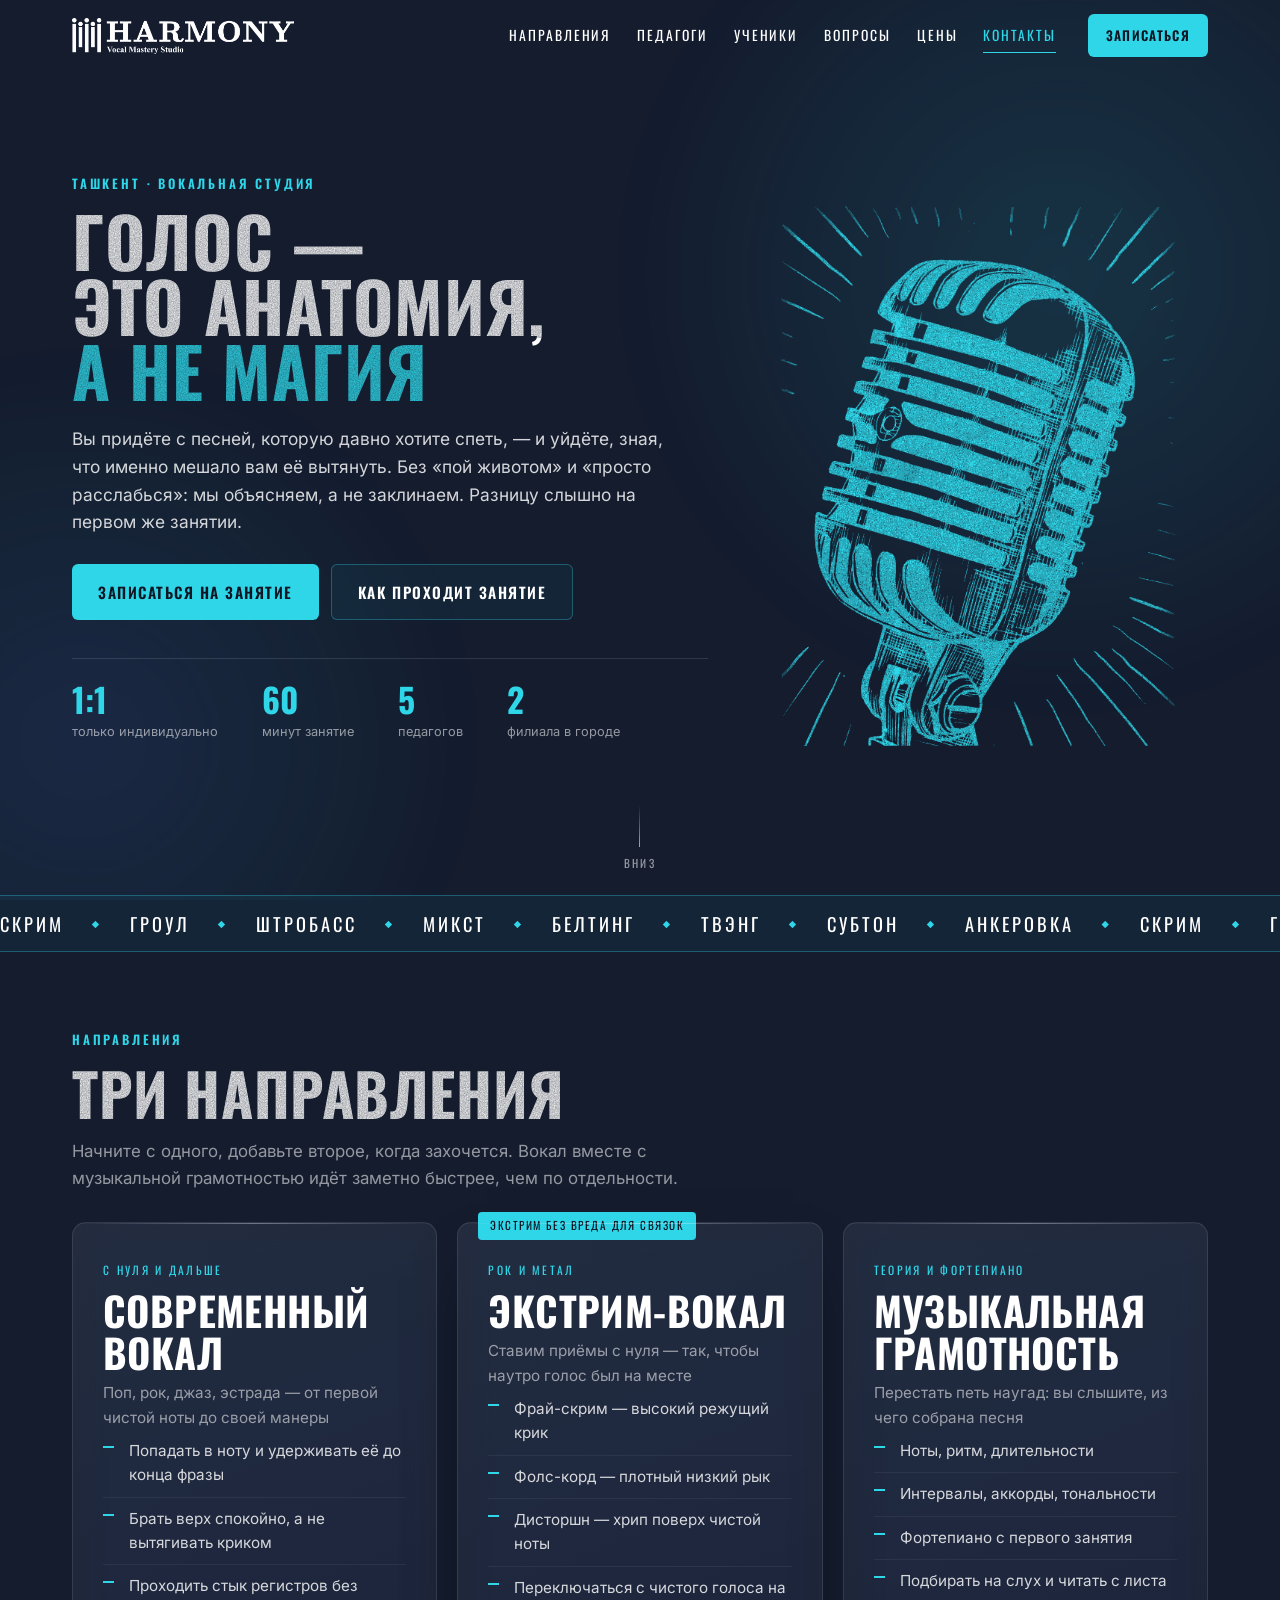
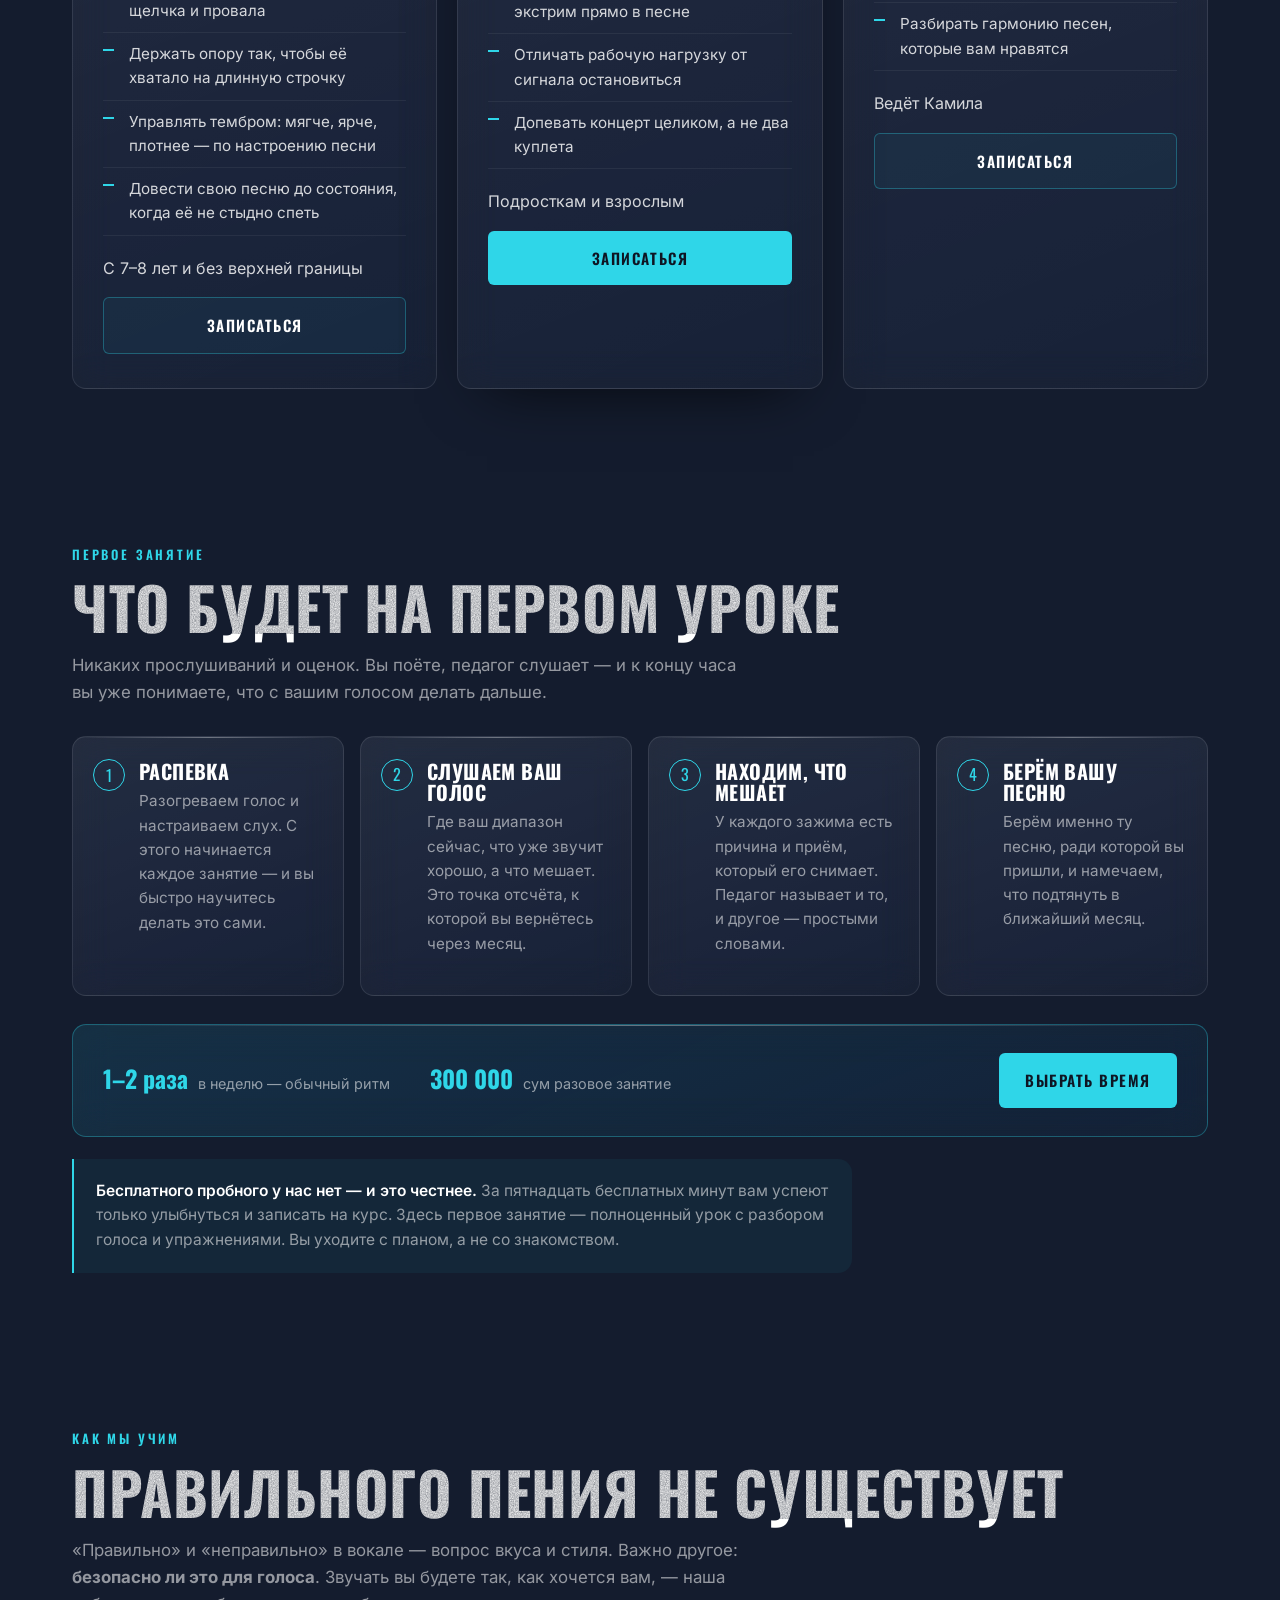
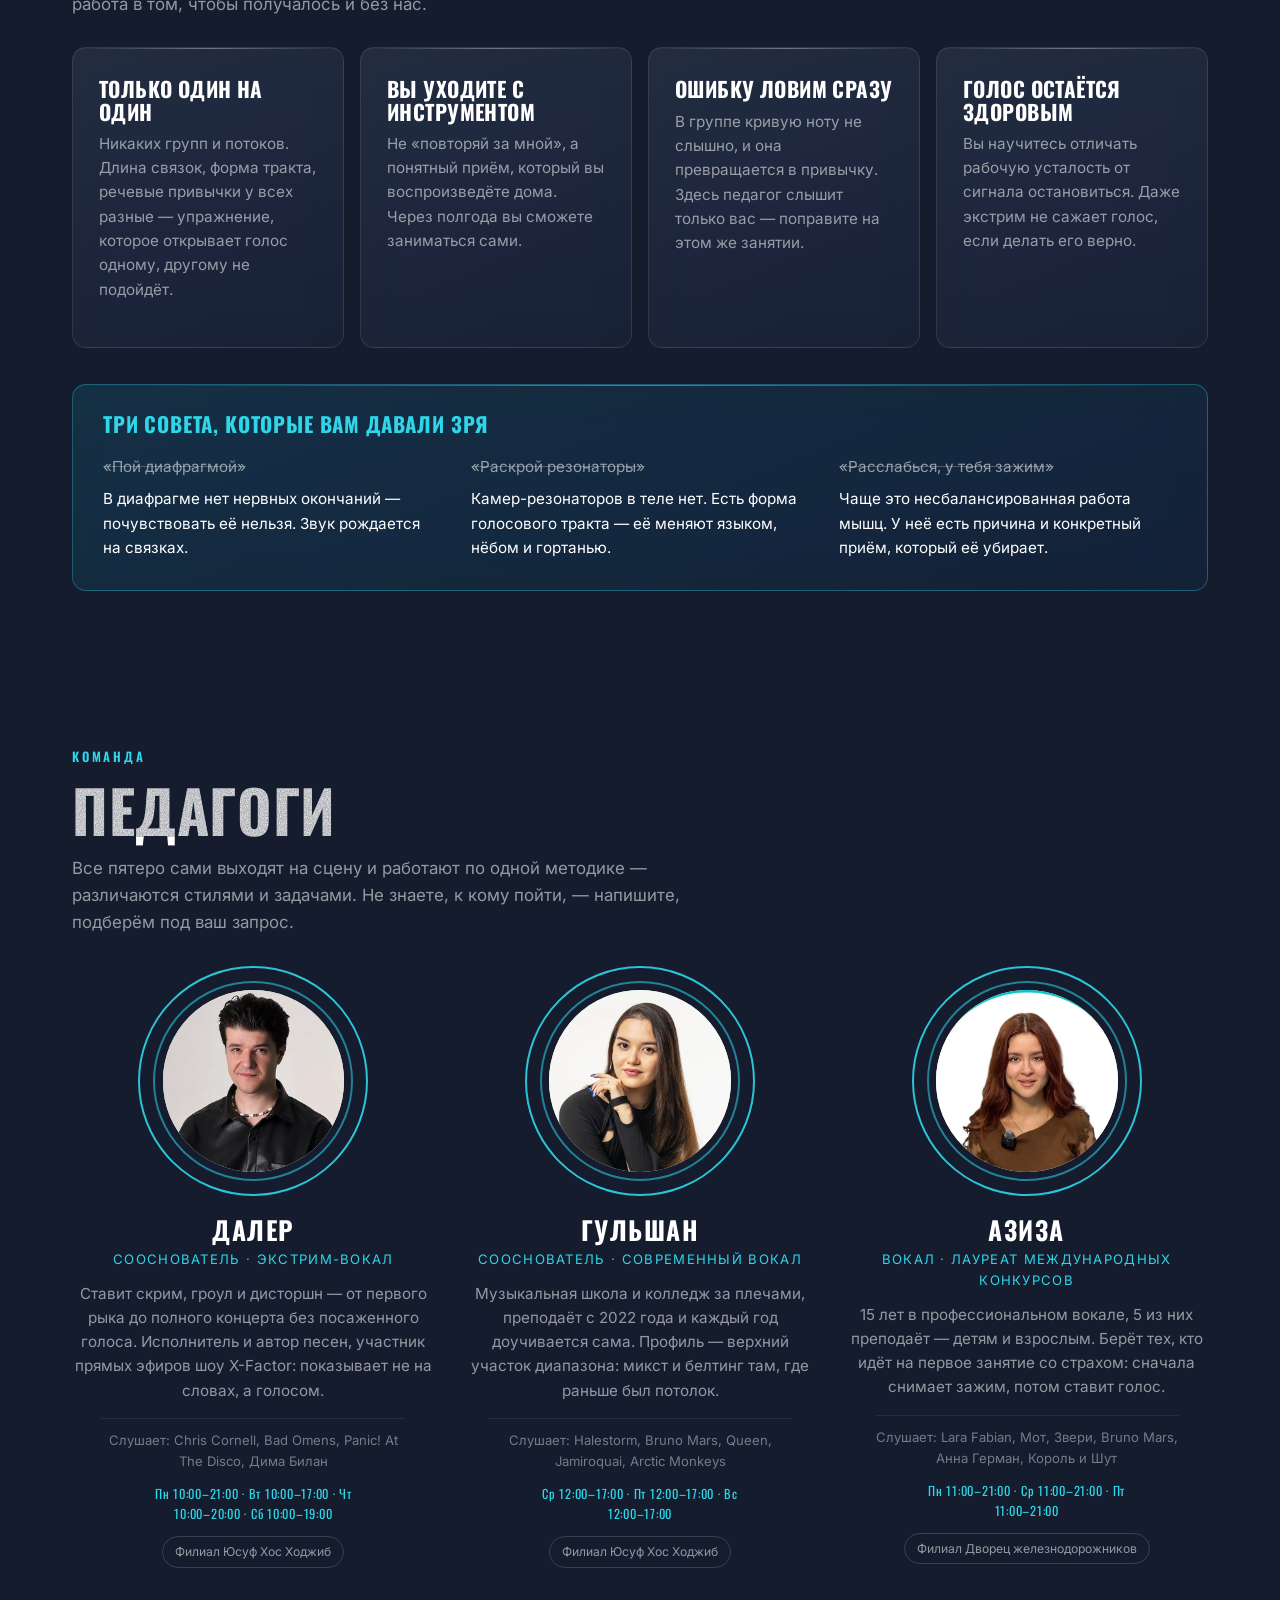
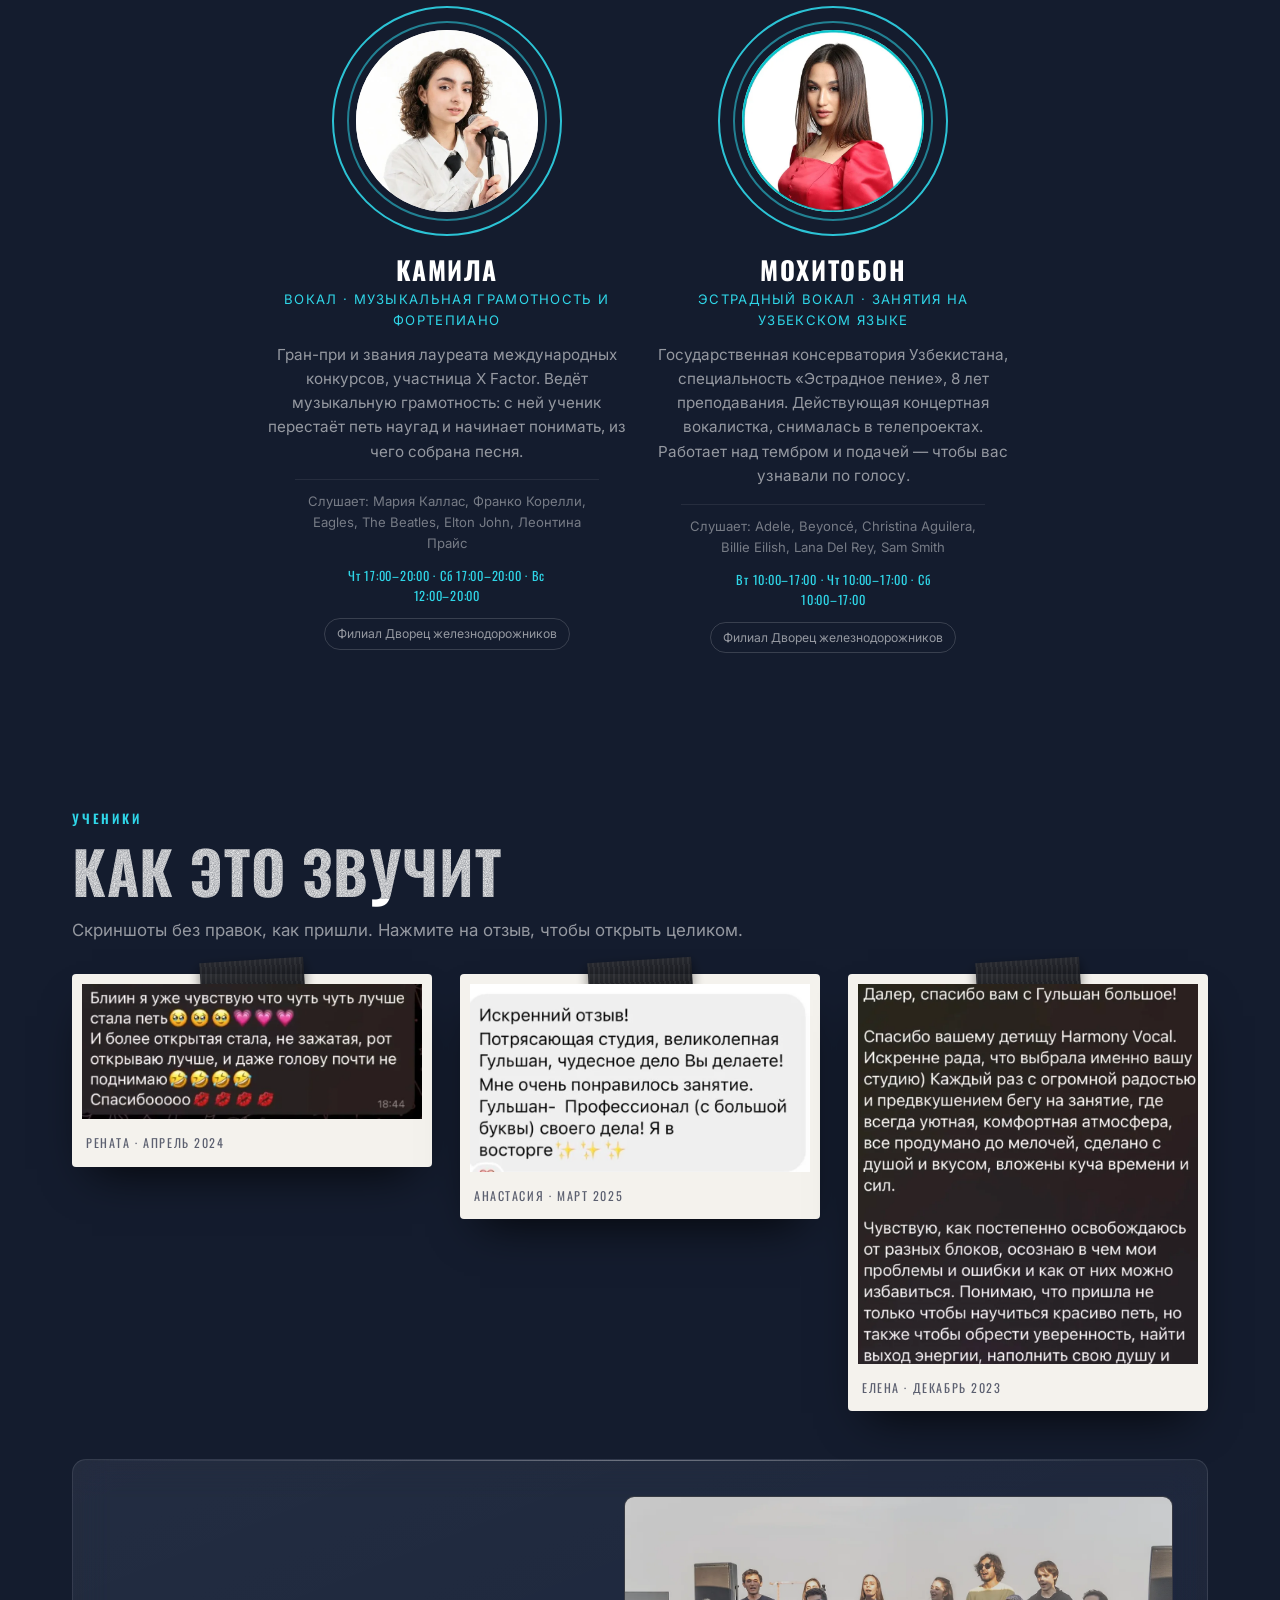
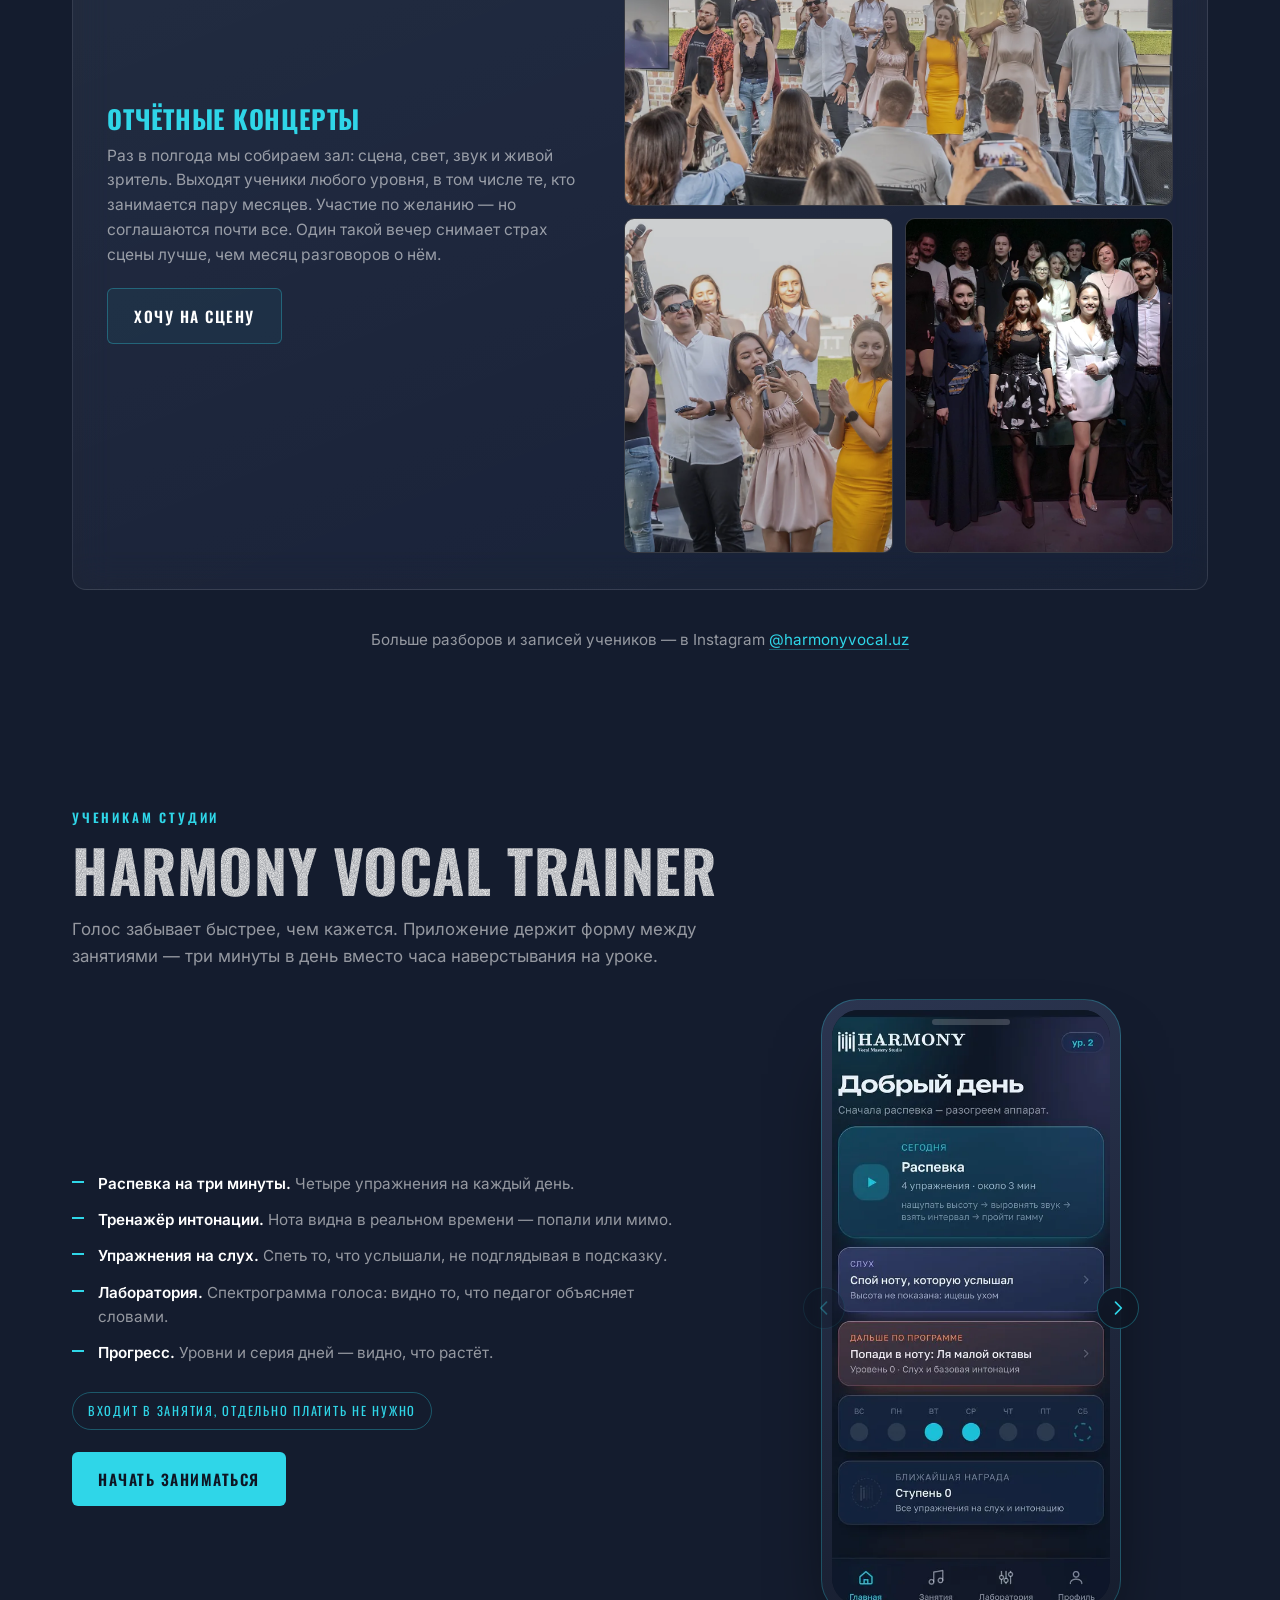
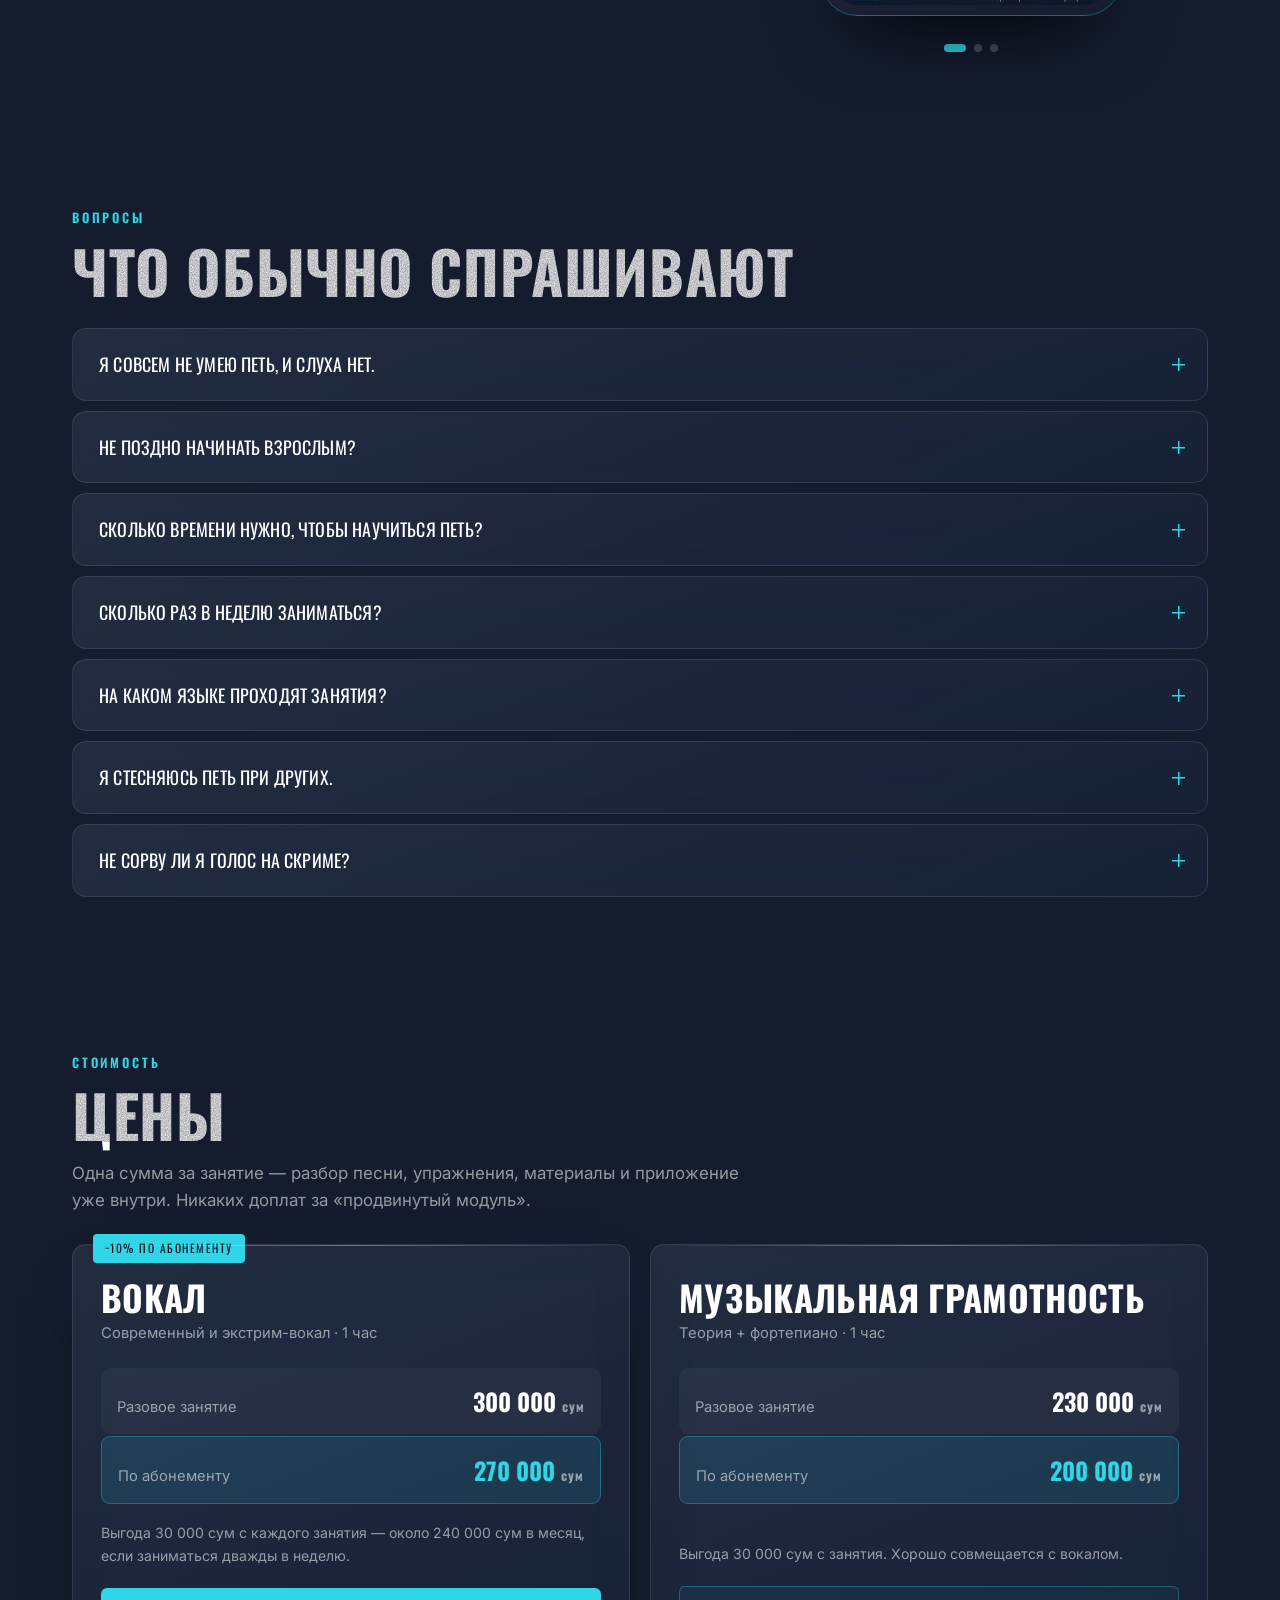
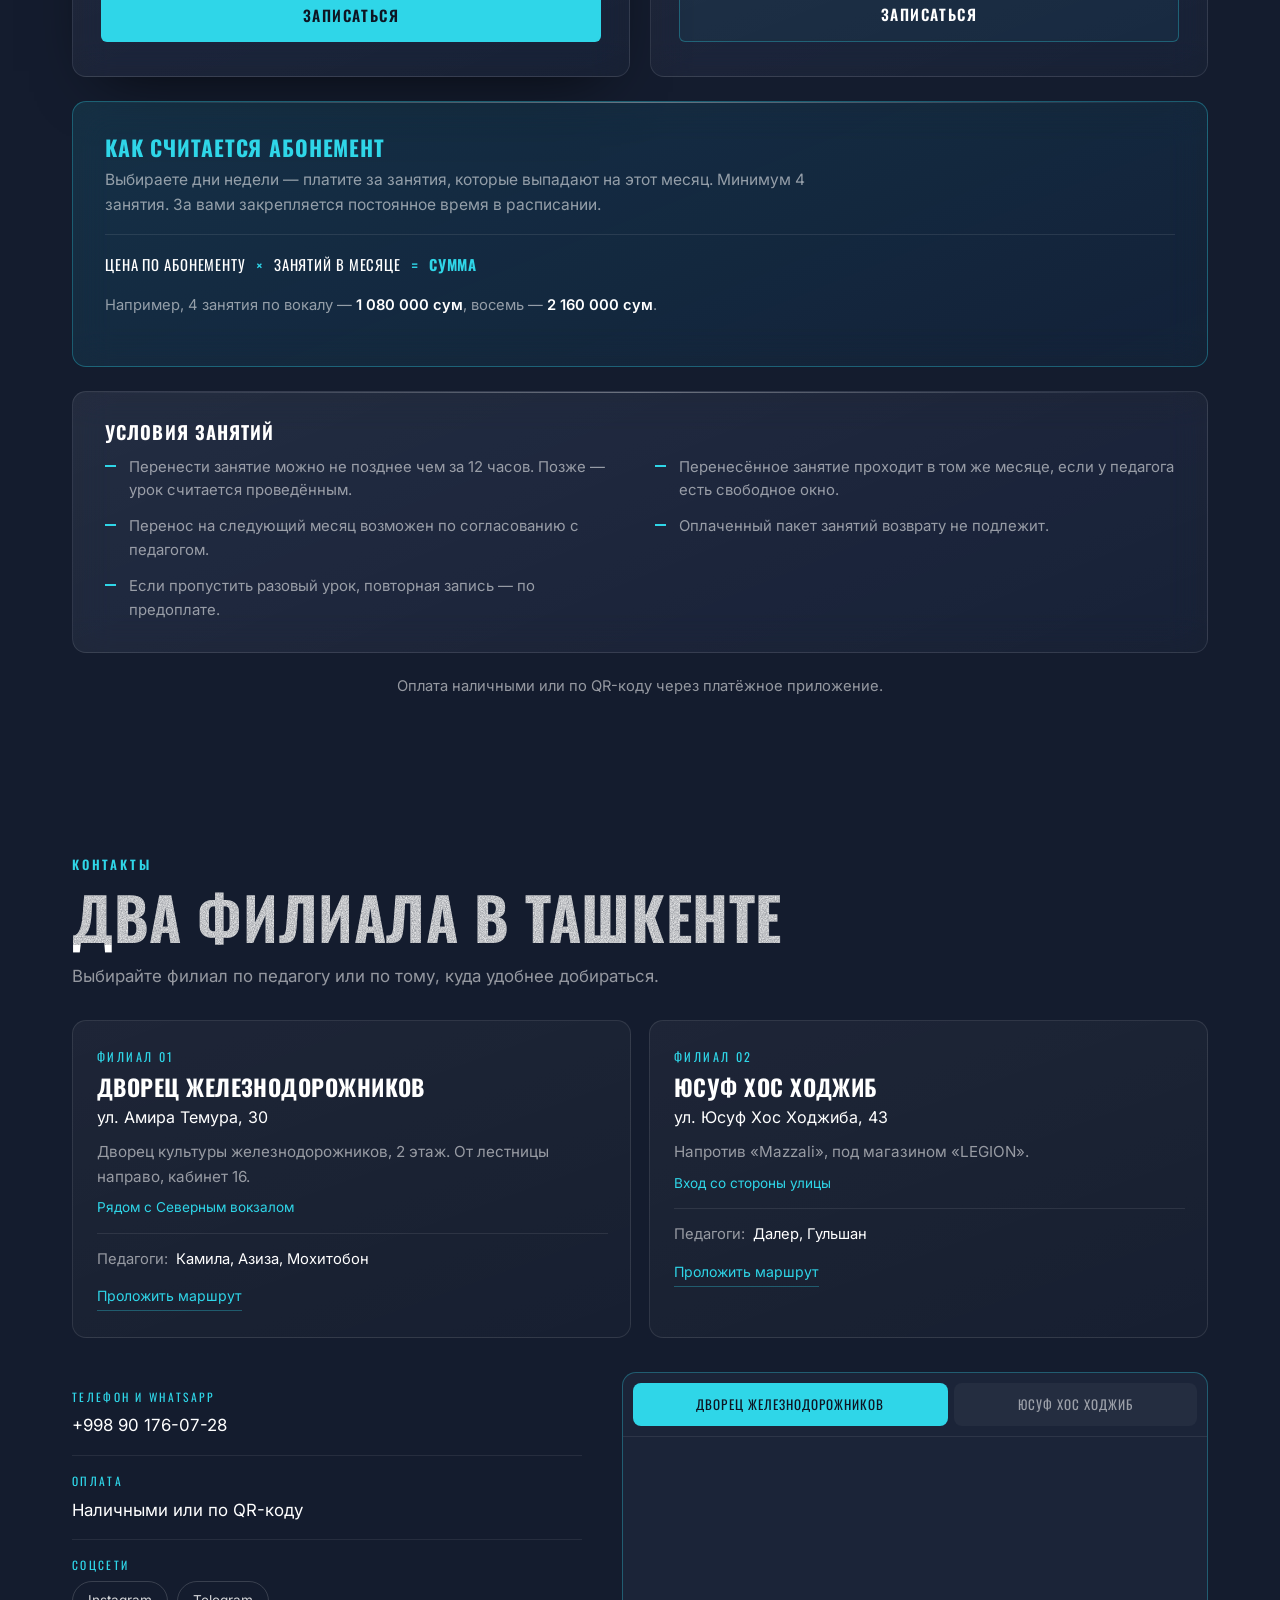
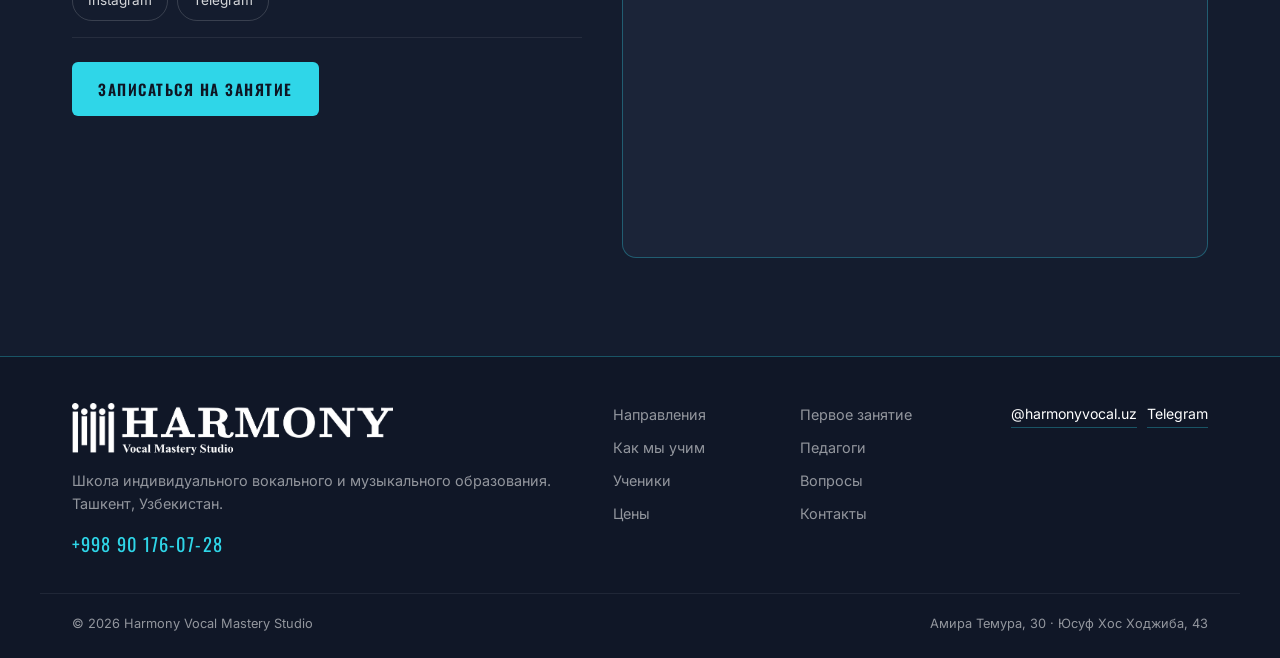
==== index.html @ 67beec21 "Блик догоняет курсор без задержки, лента больше не обрывается Три правки по замечаниям владельца.  З" ====
<!DOCTYPE html>
<html lang="ru">
<head>
<meta charset="utf-8">
<meta name="viewport" content="width=device-width, initial-scale=1, viewport-fit=cover">
<meta name="theme-color" content="#141c2e">

<title>Harmony — вокальная студия в Ташкенте | Индивидуальные занятия вокалом</title>
<meta name="description" content="Вокальная студия Harmony в Ташкенте: современный вокал, экстрим-вокал, музыкальная грамотность. Занятия один на один, пять педагогов, два филиала. Научим петь вашу песню — и объясним, что именно мешало.">
<meta name="keywords" content="вокал Ташкент, уроки вокала Ташкент, индивидуальные занятия вокалом, экстрим вокал, скрим обучение, гроул, музыкальная грамотность, фортепиано Ташкент, вокальная студия Узбекистан, Harmony">
<link rel="canonical" href="https://harmonyvocal.uz/">

<meta property="og:type" content="website">
<meta property="og:site_name" content="Harmony Vocal Mastery Studio">
<meta property="og:locale" content="ru_RU">
<meta property="og:url" content="https://harmonyvocal.uz/">
<meta property="og:title" content="Harmony — вокальная студия в Ташкенте">
<meta property="og:description" content="Занятия один на один, пять педагогов, два филиала в Ташкенте. Научим петь вашу песню и объясним, что мешало. Экстрим-вокал ставим так, чтобы голос оставался здоровым.">
<meta property="og:image" content="https://harmonyvocal.uz/assets/img/og-cover.jpg">
<meta property="og:image:width" content="1200">
<meta property="og:image:height" content="630">
<meta name="twitter:card" content="summary_large_image">
<meta name="twitter:title" content="Harmony — вокальная студия в Ташкенте">
<meta name="twitter:description" content="Вокал, экстрим-вокал и музыкальная грамотность. Индивидуально. Ташкент.">
<meta name="twitter:image" content="https://harmonyvocal.uz/assets/img/og-cover.jpg">

<!-- SVG-иконка вместо PNG на 49 КБ: та же картинка, в сто раз легче -->
<link rel="icon" href="assets/img/favicon.svg" type="image/svg+xml">
<link rel="icon" href="assets/img/apple-touch-icon.png" sizes="180x180">
<link rel="apple-touch-icon" href="assets/img/apple-touch-icon.png">

<!-- Шрифты лежат локально (assets/fonts) — без запросов к Google, быстрее в UZ -->
<link rel="preload" as="font" type="font/woff2" href="assets/fonts/oswald-cyrillic.woff2" crossorigin>
<link rel="preload" as="font" type="font/woff2" href="assets/fonts/inter-cyrillic.woff2" crossorigin>

<link rel="stylesheet" href="assets/css/fonts.css">
<link rel="stylesheet" href="assets/css/base.css">
<link rel="stylesheet" href="assets/css/sections.css">
<link rel="stylesheet" href="assets/css/responsive.css">

<script type="application/ld+json">
{
  "@context": "https://schema.org",
  "@type": "MusicSchool",
  "name": "Harmony Vocal Mastery Studio",
  "description": "Вокальная студия в Ташкенте. Индивидуальные занятия по современному вокалу, экстрим-вокалу и музыкальной грамотности на анатомо-физиологической основе.",
  "url": "https://harmonyvocal.uz/",
  "image": "https://harmonyvocal.uz/assets/img/og-cover.jpg",
  "logo": "https://harmonyvocal.uz/assets/img/logo-mark.png",
  "sameAs": [
    "https://www.instagram.com/harmonyvocal.uz",
    "https://t.me/harmonyvocal_uz"
  ],
  "telephone": "+998901760728",
  "priceRange": "200000-300000 UZS",
  "currenciesAccepted": "UZS",
  "paymentAccepted": "Наличные, оплата по QR-коду",
  "areaServed": "Ташкент",
  "address": {
    "@type": "PostalAddress",
    "streetAddress": "ул. Амира Темура, 30, Дворец культуры железнодорожников, 2 этаж, каб. 16",
    "addressLocality": "Ташкент",
    "addressCountry": "UZ"
  },
  "geo": { "@type": "GeoCoordinates", "latitude": 41.2953476, "longitude": 69.2863988 },
  "location": [
    {
      "@type": "Place",
      "name": "Harmony — Дворец железнодорожников",
      "address": {
        "@type": "PostalAddress",
        "streetAddress": "ул. Амира Темура, 30, Дворец культуры железнодорожников, 2 этаж, каб. 16",
        "addressLocality": "Ташкент",
        "addressCountry": "UZ"
      },
      "geo": { "@type": "GeoCoordinates", "latitude": 41.2953476, "longitude": 69.2863988 }
    },
    {
      "@type": "Place",
      "name": "Harmony — Юсуф Хос Ходжиб",
      "address": {
        "@type": "PostalAddress",
        "streetAddress": "ул. Юсуф Хос Ходжиба, 43, под магазином LEGION, напротив Mazzali",
        "addressLocality": "Ташкент",
        "addressCountry": "UZ"
      },
      "geo": { "@type": "GeoCoordinates", "latitude": 41.2988056, "longitude": 69.2596944 }
    }
  ],
  "hasOfferCatalog": {
    "@type": "OfferCatalog",
    "name": "Занятия в студии Harmony",
    "itemListElement": [
      { "@type": "Offer", "name": "Вокал — разовое занятие (1 час)", "price": "300000", "priceCurrency": "UZS" },
      { "@type": "Offer", "name": "Вокал — занятие по абонементу (1 час)", "price": "270000", "priceCurrency": "UZS" },
      { "@type": "Offer", "name": "Музыкальная грамотность — разовое занятие (1 час)", "price": "230000", "priceCurrency": "UZS" },
      { "@type": "Offer", "name": "Музыкальная грамотность — занятие по абонементу (1 час)", "price": "200000", "priceCurrency": "UZS" }
    ]
  }
}
</script>
</head>

<body>

<!-- ============ ПРЕЛОАДЕР ============ -->
<div class="preloader" id="preloader" aria-hidden="true">
  <div class="preloader__eq">
    <span></span><span></span><span></span><span></span><span></span>
  </div>
  <img class="preloader__logo" src="assets/img/logo.webp" alt="" width="865" height="140">
</div>

<!-- ============ ФОНОВЫЙ ДЕКОР ============ -->
<div class="bg-decor" aria-hidden="true">
  <div class="bg-decor__glow" data-parallax="0.06"></div>
  <div class="bg-decor__glow bg-decor__glow--2" data-parallax="-0.05"></div>
</div>

<!-- ============ ХЕДЕР ============ -->
<header class="header" id="header">
  <div class="container header__inner">
    <a href="#hero" class="logo" aria-label="Harmony Vocal Mastery Studio — на главную">
      <img class="logo__img" src="assets/img/logo.webp" alt="Harmony Vocal Mastery Studio" width="865" height="140">
    </a>

    <nav class="nav" id="nav" aria-label="Основная навигация">
      <a href="#tracks" class="nav__link">Направления</a>
      <a href="#teachers" class="nav__link">Педагоги</a>
      <a href="#reviews" class="nav__link">Ученики</a>
      <a href="#faq" class="nav__link">Вопросы</a>
      <a href="#prices" class="nav__link">Цены</a>
      <a href="#contacts" class="nav__link">Контакты</a>
      <a href="https://b1427166.alteg.io" target="_blank" rel="noopener" class="btn btn--primary btn--sm nav__cta" data-booking>Записаться</a>
    </nav>

    <button class="burger" id="burger" aria-label="Меню" aria-expanded="false" aria-controls="nav">
      <span></span><span></span><span></span>
    </button>
  </div>
</header>

<main>

<!-- ============ HERO ============ -->
<section class="hero" id="hero">
  <div class="container hero__inner">

    <div class="hero__content">
      <p class="kicker reveal">Ташкент · вокальная студия</p>

      <h1 class="hero__title display reveal">
        <span class="display__line" data-text="ГОЛОС —">ГОЛОС —</span>
        <span class="display__line" data-text="ЭТО АНАТОМИЯ,">ЭТО АНАТОМИЯ,</span>
        <span class="display__line display__line--accent" data-text="А НЕ МАГИЯ">А НЕ МАГИЯ</span>
      </h1>

      <p class="hero__lead reveal">
        Вы придёте с песней, которую давно хотите спеть, — и уйдёте, зная,
        что именно мешало вам её вытянуть. Без «пой животом» и «просто расслабься»:
        мы объясняем, а не заклинаем. Разницу слышно на первом же занятии.
      </p>

      <div class="hero__cta reveal">
        <a href="https://b1427166.alteg.io" target="_blank" rel="noopener" class="btn btn--primary" data-booking>Записаться на занятие</a>
        <a href="#first" class="btn btn--ghost">Как проходит занятие</a>
      </div>

      <ul class="hero__facts reveal">
        <li><b>1:1</b><span>только индивидуально</span></li>
        <li><b>60</b><span>минут занятие</span></li>
        <li><b>5</b><span>педагогов</span></li>
        <li><b>2</b><span>филиала в городе</span></li>
      </ul>
    </div>

    <div class="hero__visual" aria-hidden="true">
      <div class="hero__mic" data-parallax="0.06">
        <img src="assets/img/mic.webp" alt="" width="536" height="728" fetchpriority="high" decoding="async">
      </div>
    </div>

  </div>

  <a href="#method" class="hero__scroll" aria-label="Прокрутить вниз">
    <span class="hero__scroll-line"></span>
    <span class="hero__scroll-text">Вниз</span>
  </a>
</section>

<!-- ============ БЕГУЩАЯ СТРОКА ============ -->
<!-- Лента набрана одинаковыми группами: анимация сдвигает ровно на одну
     группу, поэтому стык незаметен. Копий пять, чтобы на широких экранах
     оставшиеся четыре перекрывали видимую область и лента не кончалась. -->
<div class="marquee" aria-hidden="true">
  <div class="marquee__track">
    <div class="marquee__group">
      <span>СКРИМ</span><i>◆</i><span>ГРОУЛ</span><i>◆</i><span>ШТРОБАСС</span><i>◆</i><span>МИКСТ</span><i>◆</i>
      <span>БЕЛТИНГ</span><i>◆</i><span>ТВЭНГ</span><i>◆</i><span>СУБТОН</span><i>◆</i><span>АНКЕРОВКА</span><i>◆</i>
    </div>
    <div class="marquee__group">
      <span>СКРИМ</span><i>◆</i><span>ГРОУЛ</span><i>◆</i><span>ШТРОБАСС</span><i>◆</i><span>МИКСТ</span><i>◆</i>
      <span>БЕЛТИНГ</span><i>◆</i><span>ТВЭНГ</span><i>◆</i><span>СУБТОН</span><i>◆</i><span>АНКЕРОВКА</span><i>◆</i>
    </div>
    <div class="marquee__group">
      <span>СКРИМ</span><i>◆</i><span>ГРОУЛ</span><i>◆</i><span>ШТРОБАСС</span><i>◆</i><span>МИКСТ</span><i>◆</i>
      <span>БЕЛТИНГ</span><i>◆</i><span>ТВЭНГ</span><i>◆</i><span>СУБТОН</span><i>◆</i><span>АНКЕРОВКА</span><i>◆</i>
    </div>
    <div class="marquee__group">
      <span>СКРИМ</span><i>◆</i><span>ГРОУЛ</span><i>◆</i><span>ШТРОБАСС</span><i>◆</i><span>МИКСТ</span><i>◆</i>
      <span>БЕЛТИНГ</span><i>◆</i><span>ТВЭНГ</span><i>◆</i><span>СУБТОН</span><i>◆</i><span>АНКЕРОВКА</span><i>◆</i>
    </div>
    <div class="marquee__group">
      <span>СКРИМ</span><i>◆</i><span>ГРОУЛ</span><i>◆</i><span>ШТРОБАСС</span><i>◆</i><span>МИКСТ</span><i>◆</i>
      <span>БЕЛТИНГ</span><i>◆</i><span>ТВЭНГ</span><i>◆</i><span>СУБТОН</span><i>◆</i><span>АНКЕРОВКА</span><i>◆</i>
    </div>
  </div>
</div>

<!-- ============ НАПРАВЛЕНИЯ ============ -->
<section class="section tracks" id="tracks">
  <div class="container">

    <header class="section__head">
      <p class="kicker reveal">Направления</p>
      <h2 class="section__title display reveal" data-text="ТРИ НАПРАВЛЕНИЯ">ТРИ НАПРАВЛЕНИЯ</h2>
      <p class="section__lead reveal">
        Начните с одного, добавьте второе, когда захочется. Вокал вместе
        с музыкальной грамотностью идёт заметно быстрее, чем по отдельности.
      </p>
    </header>

    <div class="tracks__grid tracks__grid--three">

      <article class="track reveal-stagger">
        <div class="track__top">
          <span class="track__tag">С нуля и дальше</span>
          <h3 class="track__title">Современный вокал</h3>
          <p class="track__sub">Поп, рок, джаз, эстрада — от первой чистой ноты до своей манеры</p>
        </div>
        <ul class="track__list">
          <li>Попадать в ноту и удерживать её до конца фразы</li>
          <li>Брать верх спокойно, а не вытягивать криком</li>
          <li>Проходить стык регистров без щелчка и провала</li>
          <li>Держать опору так, чтобы её хватало на длинную строчку</li>
          <li>Управлять тембром: мягче, ярче, плотнее — по настроению песни</li>
          <li>Довести свою песню до состояния, когда её не стыдно спеть</li>
        </ul>
        <p class="track__meta">С 7–8 лет и без верхней границы</p>
        <a href="https://b1427166.alteg.io" target="_blank" rel="noopener" class="btn btn--ghost btn--full" data-booking>Записаться</a>
      </article>

      <article class="track track--accent reveal-stagger">
        <div class="track__badge">Экстрим без вреда для связок</div>
        <div class="track__top">
          <span class="track__tag">Рок и метал</span>
          <h3 class="track__title">Экстрим-вокал</h3>
          <p class="track__sub">Ставим приёмы с нуля — так, чтобы наутро голос был на месте</p>
        </div>
        <ul class="track__list">
          <li>Фрай-скрим — высокий режущий крик</li>
          <li>Фолс-корд — плотный низкий рык</li>
          <li>Дисторшн — хрип поверх чистой ноты</li>
          <li>Переключаться с чистого голоса на экстрим прямо в песне</li>
          <li>Отличать рабочую нагрузку от сигнала остановиться</li>
          <li>Допевать концерт целиком, а не два куплета</li>
        </ul>
        <p class="track__meta">Подросткам и взрослым</p>
        <a href="https://b1427166.alteg.io" target="_blank" rel="noopener" class="btn btn--primary btn--full" data-booking>Записаться</a>
      </article>

      <article class="track reveal-stagger">
        <div class="track__top">
          <span class="track__tag">Теория и фортепиано</span>
          <h3 class="track__title">Музыкальная грамотность</h3>
          <p class="track__sub">Перестать петь наугад: вы слышите, из чего собрана песня</p>
        </div>
        <ul class="track__list">
          <li>Ноты, ритм, длительности</li>
          <li>Интервалы, аккорды, тональности</li>
          <li>Фортепиано с первого занятия</li>
          <li>Подбирать на слух и читать с листа</li>
          <li>Разбирать гармонию песен, которые вам нравятся</li>
        </ul>
        <p class="track__meta">Ведёт Камила</p>
        <a href="https://b1427166.alteg.io" target="_blank" rel="noopener" class="btn btn--ghost btn--full" data-booking>Записаться</a>
      </article>

    </div>
  </div>
</section>

<!-- ============ ПЕРВОЕ ЗАНЯТИЕ ============ -->
<section class="section first" id="first">
  <div class="container">

    <header class="section__head">
      <p class="kicker reveal">Первое занятие</p>
      <h2 class="section__title display reveal" data-text="ЧТО БУДЕТ НА ПЕРВОМ УРОКЕ">ЧТО БУДЕТ НА ПЕРВОМ УРОКЕ</h2>
      <p class="section__lead reveal">
        Никаких прослушиваний и оценок. Вы поёте, педагог слушает — и к концу часа
        вы уже понимаете, что с вашим голосом делать дальше.
      </p>
    </header>

    <ol class="steps">
      <li class="step reveal-stagger">
        <span class="step__num">1</span>
        <h3>Распевка</h3>
        <p>Разогреваем голос и настраиваем слух. С этого начинается каждое занятие — и вы быстро научитесь делать это сами.</p>
      </li>
      <li class="step reveal-stagger">
        <span class="step__num">2</span>
        <h3>Слушаем ваш голос</h3>
        <p>Где ваш диапазон сейчас, что уже звучит хорошо, а что мешает. Это точка отсчёта, к которой вы вернётесь через месяц.</p>
      </li>
      <li class="step reveal-stagger">
        <span class="step__num">3</span>
        <h3>Находим, что мешает</h3>
        <p>У каждого зажима есть причина и приём, который его снимает. Педагог называет и то, и другое — простыми словами.</p>
      </li>
      <li class="step reveal-stagger">
        <span class="step__num">4</span>
        <h3>Берём вашу песню</h3>
        <p>Берём именно ту песню, ради которой вы пришли, и намечаем, что подтянуть в ближайший месяц.</p>
      </li>
    </ol>

    <div class="first__cta reveal">
      <div class="first__price">
        <p class="first__price-line"><b>1–2 раза</b><span>в неделю — обычный ритм</span></p>
        <p class="first__price-line"><b>300 000</b><span>сум разовое занятие</span></p>
      </div>
      <a href="https://b1427166.alteg.io" target="_blank" rel="noopener" class="btn btn--primary" data-booking>Выбрать время</a>
    </div>

    <p class="first__honest reveal">
      <b>Бесплатного пробного у нас нет — и это честнее.</b>
      За пятнадцать бесплатных минут вам успеют только улыбнуться и записать на курс.
      Здесь первое занятие — полноценный урок с разбором голоса и упражнениями.
      Вы уходите с планом, а не со знакомством.
    </p>
  </div>
</section>

<!-- ============ МЕТОД ============ -->
<section class="section method" id="method">
  <div class="container">

    <header class="section__head">
      <p class="kicker reveal">Как мы учим</p>
      <h2 class="section__title display reveal" data-text="ПРАВИЛЬНОГО ПЕНИЯ НЕ СУЩЕСТВУЕТ">ПРАВИЛЬНОГО ПЕНИЯ НЕ СУЩЕСТВУЕТ</h2>
      <p class="section__lead reveal">
        «Правильно» и «неправильно» в вокале — вопрос вкуса и стиля. Важно другое:
        <b>безопасно ли это для голоса</b>. Звучать вы будете так, как хочется вам, —
        наша работа в том, чтобы получалось и без нас.
      </p>
    </header>

    <div class="method__grid">
      <article class="card card--method reveal-stagger">
        <h3>Только один на один</h3>
        <p>Никаких групп и потоков. Длина связок, форма тракта, речевые привычки у всех разные — упражнение, которое открывает голос одному, другому не подойдёт.</p>
      </article>
      <article class="card card--method reveal-stagger">
        <h3>Вы уходите с инструментом</h3>
        <p>Не «повторяй за мной», а понятный приём, который вы воспроизведёте дома. Через полгода вы сможете заниматься сами.</p>
      </article>
      <article class="card card--method reveal-stagger">
        <h3>Ошибку ловим сразу</h3>
        <p>В группе кривую ноту не слышно, и она превращается в привычку. Здесь педагог слышит только вас — поправите на этом же занятии.</p>
      </article>
      <article class="card card--method reveal-stagger">
        <h3>Голос остаётся здоровым</h3>
        <p>Вы научитесь отличать рабочую усталость от сигнала остановиться. Даже экстрим не сажает голос, если делать его верно.</p>
      </article>
    </div>

    <div class="myths reveal">
      <h3 class="myths__title">Три совета, которые вам давали зря</h3>
      <ul class="myths__list">
        <li class="myth">
          <p class="myth__wrong">«Пой диафрагмой»</p>
          <p class="myth__right">В диафрагме нет нервных окончаний — почувствовать её нельзя. Звук рождается на связках.</p>
        </li>
        <li class="myth">
          <p class="myth__wrong">«Раскрой резонаторы»</p>
          <p class="myth__right">Камер-резонаторов в теле нет. Есть форма голосового тракта — её меняют языком, нёбом и гортанью.</p>
        </li>
        <li class="myth">
          <p class="myth__wrong">«Расслабься, у тебя зажим»</p>
          <p class="myth__right">Чаще это несбалансированная работа мышц. У неё есть причина и конкретный приём, который её убирает.</p>
        </li>
      </ul>
    </div>

  </div>
</section>

<!-- ============ ПЕДАГОГИ ============ -->
<section class="section teachers" id="teachers">
  <div class="container">

    <header class="section__head">
      <p class="kicker reveal">Команда</p>
      <h2 class="section__title display reveal" data-text="ПЕДАГОГИ">ПЕДАГОГИ</h2>
      <p class="section__lead reveal">
        Все пятеро сами выходят на сцену и работают по одной методике — различаются
        стилями и задачами. Не знаете, к кому пойти, — напишите, подберём под ваш запрос.
      </p>
    </header>

    <div class="teachers__grid">

      <article class="teacher reveal-stagger">
        <div class="teacher__photo">
          <img src="assets/img/teachers/daler.webp" alt="Далер — сооснователь Harmony, педагог по экстрим- и современному вокалу" width="560" height="560" loading="lazy" decoding="async">
        </div>
        <div class="teacher__body">
          <h3 class="teacher__name">Далер</h3>
          <p class="teacher__role">Сооснователь · экстрим-вокал</p>
          <p class="teacher__text">
            Ставит скрим, гроул и дисторшн — от первого рыка до полного концерта
            без посаженного голоса. Исполнитель и автор песен, участник прямых
            эфиров шоу X-Factor: показывает не на словах, а голосом.
          </p>
          <p class="teacher__likes">Слушает: Chris Cornell, Bad Omens, Panic! At The Disco, Дима Билан</p>
          <p class="teacher__time">Пн 10:00–21:00 · Вт 10:00–17:00 · Чт 10:00–20:00 · Сб 10:00–19:00</p>
          <p class="teacher__place">Филиал Юсуф Хос Ходжиб</p>
        </div>
      </article>

      <article class="teacher reveal-stagger">
        <div class="teacher__photo">
          <img src="assets/img/teachers/gulshan.webp" alt="Гульшан — сооснователь Harmony, педагог по современному вокалу" width="560" height="560" loading="lazy" decoding="async">
        </div>
        <div class="teacher__body">
          <h3 class="teacher__name">Гульшан</h3>
          <p class="teacher__role">Сооснователь · современный вокал</p>
          <p class="teacher__text">
            Музыкальная школа и колледж за плечами, преподаёт с 2022 года и каждый год
            доучивается сама. Профиль — верхний участок диапазона: микст и белтинг там,
            где раньше был потолок.
          </p>
          <p class="teacher__likes">Слушает: Halestorm, Bruno Mars, Queen, Jamiroquai, Arctic Monkeys</p>
          <p class="teacher__time">Ср 12:00–17:00 · Пт 12:00–17:00 · Вс 12:00–17:00</p>
          <p class="teacher__place">Филиал Юсуф Хос Ходжиб</p>
        </div>
      </article>

      <article class="teacher reveal-stagger">
        <div class="teacher__photo">
          <img src="assets/img/teachers/aziza.webp" alt="Азиза — педагог по вокалу Harmony, лауреат международных конкурсов" width="560" height="560" loading="lazy" decoding="async">
        </div>
        <div class="teacher__body">
          <h3 class="teacher__name">Азиза</h3>
          <p class="teacher__role">Вокал · лауреат международных конкурсов</p>
          <p class="teacher__text">
            15 лет в профессиональном вокале, 5 из них преподаёт — детям и взрослым.
            Берёт тех, кто идёт на первое занятие со страхом: сначала снимает зажим,
            потом ставит голос.
          </p>
          <p class="teacher__likes">Слушает: Lara Fabian, Мот, Звери, Bruno Mars, Анна Герман, Король и Шут</p>
          <p class="teacher__time">Пн 11:00–21:00 · Ср 11:00–21:00 · Пт 11:00–21:00</p>
          <p class="teacher__place">Филиал Дворец железнодорожников</p>
        </div>
      </article>

      <article class="teacher reveal-stagger">
        <div class="teacher__photo">
          <img src="assets/img/teachers/kamila.webp" alt="Камила — педагог современного и академического вокала, музыкальная грамотность" width="560" height="560" loading="lazy" decoding="async">
        </div>
        <div class="teacher__body">
          <h3 class="teacher__name">Камила</h3>
          <p class="teacher__role">Вокал · музыкальная грамотность и фортепиано</p>
          <p class="teacher__text">
            Гран-при и звания лауреата международных конкурсов, участница X Factor.
            Ведёт музыкальную грамотность: с ней ученик перестаёт петь наугад
            и начинает понимать, из чего собрана песня.
          </p>
          <p class="teacher__likes">Слушает: Мария Каллас, Франко Корелли, Eagles, The Beatles, Elton John, Леонтина Прайс</p>
          <p class="teacher__time">Чт 17:00–20:00 · Сб 17:00–20:00 · Вс 12:00–20:00</p>
          <p class="teacher__place">Филиал Дворец железнодорожников</p>
        </div>
      </article>

      <article class="teacher reveal-stagger">
        <div class="teacher__photo">
          <img src="assets/img/teachers/mohitobon.webp" alt="Мохитобон — педагог по эстрадному вокалу Harmony, занятия на узбекском языке" width="560" height="560" loading="lazy" decoding="async">
        </div>
        <div class="teacher__body">
          <h3 class="teacher__name">Мохитобон</h3>
          <p class="teacher__role">Эстрадный вокал · занятия на узбекском языке</p>
          <p class="teacher__text">
            Государственная консерватория Узбекистана, специальность «Эстрадное пение»,
            8 лет преподавания. Действующая концертная вокалистка, снималась
            в телепроектах. Работает над тембром и подачей — чтобы вас узнавали по голосу.
          </p>
          <p class="teacher__likes">Слушает: Adele, Beyoncé, Christina Aguilera, Billie Eilish, Lana Del Rey, Sam Smith</p>
          <p class="teacher__time">Вт 10:00–17:00 · Чт 10:00–17:00 · Сб 10:00–17:00</p>
          <p class="teacher__place">Филиал Дворец железнодорожников</p>
        </div>
      </article>

    </div>
  </div>
</section>

<!-- ============ УЧЕНИКИ ============ -->
<section class="section reviews" id="reviews">
  <div class="container">

    <header class="section__head">
      <p class="kicker reveal">Ученики</p>
      <h2 class="section__title display reveal" data-text="КАК ЭТО ЗВУЧИТ">КАК ЭТО ЗВУЧИТ</h2>
      <p class="section__lead reveal">Скриншоты без правок, как пришли. Нажмите на отзыв, чтобы открыть целиком.</p>
    </header>

    <div class="reviews__grid">

      <figure class="polaroid reveal-stagger">
        <div class="polaroid__tape"></div>
        <a class="polaroid__img" href="assets/img/reviews/renata.webp" target="_blank" rel="noopener" aria-label="Открыть отзыв полностью">
          <img src="assets/img/reviews/renata.webp" alt="Отзыв ученицы Ренаты о занятиях в студии Harmony" width="871" height="347" loading="lazy" decoding="async">
        </a>
        <figcaption>
          <p class="polaroid__author">Рената · апрель 2024</p>
        </figcaption>
      </figure>

      <figure class="polaroid polaroid--tilt-r reveal-stagger">
        <div class="polaroid__tape"></div>
        <a class="polaroid__img" href="assets/img/reviews/guest.webp" target="_blank" rel="noopener" aria-label="Открыть отзыв полностью">
          <img src="assets/img/reviews/guest.webp" alt="Отзыв ученицы о занятии с Гульшан в студии Harmony" width="832" height="461" loading="lazy" decoding="async">
        </a>
        <figcaption>
          <p class="polaroid__author">Анастасия · март 2025</p>
        </figcaption>
      </figure>

      <figure class="polaroid reveal-stagger">
        <div class="polaroid__tape"></div>
        <a class="polaroid__img" href="assets/img/reviews/elena.webp" target="_blank" rel="noopener" aria-label="Открыть отзыв полностью">
          <img src="assets/img/reviews/elena.webp" alt="Отзыв Елены о вокальной студии Harmony" width="900" height="1409" loading="lazy" decoding="async">
        </a>
        <figcaption>
          <p class="polaroid__author">Елена · декабрь 2023</p>
        </figcaption>
      </figure>

    </div>

    <!-- ============ ОТЧЁТНЫЕ КОНЦЕРТЫ ============ -->
    <div class="gig reveal">
      <div class="gig__text">
        <h3 class="gig__title">Отчётные концерты</h3>
        <p>
          Раз в полгода мы собираем зал: сцена, свет, звук и живой зритель.
          Выходят ученики любого уровня, в том числе те, кто занимается пару месяцев.
          Участие по желанию — но соглашаются почти все. Один такой вечер снимает страх
          сцены лучше, чем месяц разговоров о нём.
        </p>
        <a href="https://b1427166.alteg.io" target="_blank" rel="noopener" class="btn btn--ghost" data-booking>Хочу на сцену</a>
      </div>

      <div class="gig__photos">
        <figure class="gig__photo gig__photo--wide">
          <img src="assets/img/gig/stage.webp" alt="Отчётный концерт студии Harmony: ученики поют на сцене, зал снимает выступление" width="1400" height="788" loading="lazy" decoding="async">
        </figure>
        <figure class="gig__photo">
          <img src="assets/img/gig/solo.webp" alt="Ученица Harmony у микрофона на отчётном концерте" width="700" height="875" loading="lazy" decoding="async">
        </figure>
        <figure class="gig__photo">
          <img src="assets/img/gig/cast.webp" alt="Участники отчётного концерта Harmony на сцене" width="700" height="875" loading="lazy" decoding="async">
        </figure>
      </div>
    </div>

    <p class="reviews__note reveal">
      Больше разборов и записей учеников — в Instagram
      <a href="https://www.instagram.com/harmonyvocal.uz" target="_blank" rel="noopener">@harmonyvocal.uz</a>
    </p>
  </div>
</section>

<!-- ============ ПЛАТФОРМА ============ -->
<section class="section app" id="app">
  <div class="container">

    <header class="section__head">
      <p class="kicker reveal">Ученикам студии</p>
      <h2 class="section__title display reveal" data-text="HARMONY VOCAL TRAINER">HARMONY VOCAL TRAINER</h2>
      <p class="section__lead reveal">
        Голос забывает быстрее, чем кажется. Приложение держит форму между занятиями —
        три минуты в день вместо часа наверстывания на уроке.
      </p>
    </header>

    <div class="app__inner">
      <div class="app__text">
        <ul class="app__features reveal">
          <li><b>Распевка на три минуты.</b> Четыре упражнения на каждый день.</li>
          <li><b>Тренажёр интонации.</b> Нота видна в реальном времени — попали или мимо.</li>
          <li><b>Упражнения на слух.</b> Спеть то, что услышали, не подглядывая в подсказку.</li>
          <li><b>Лаборатория.</b> Спектрограмма голоса: видно то, что педагог объясняет словами.</li>
          <li><b>Прогресс.</b> Уровни и серия дней — видно, что растёт.</li>
        </ul>

        <div class="app__status reveal">Входит в занятия, отдельно платить не нужно</div>

        <a href="https://b1427166.alteg.io" target="_blank" rel="noopener" class="btn btn--primary reveal" data-booking>Начать заниматься</a>
      </div>

      <!-- Слайдер экранов приложения -->
      <div class="app__visual reveal">
        <div class="phone">
          <div class="phone__screen">
            <div class="phone__notch" aria-hidden="true"></div>

            <div class="slider" id="platformSlider">
              <div class="slider__viewport" data-slider-viewport>
                <figure class="slide">
                  <img src="assets/img/app/home.webp" alt="Главный экран приложения Harmony: распевка дня и программа" width="520" height="1044" loading="lazy" decoding="async">
                </figure>
                <figure class="slide">
                  <img src="assets/img/app/pitch.webp" alt="Тренажёр интонации: попадание в ноту G3" width="520" height="1044" loading="lazy" decoding="async">
                </figure>
                <figure class="slide">
                  <img src="assets/img/app/spectro.webp" alt="Спектрограмма голоса: обертоны, форманты и полоса твэнга" width="520" height="1044" loading="lazy" decoding="async">
                </figure>
              </div>
            </div>
          </div>

          <button class="slider__arrow slider__arrow--prev" type="button" data-slider-prev aria-label="Предыдущий экран">
            <svg viewBox="0 0 24 24" aria-hidden="true"><path d="M15 5l-7 7 7 7"/></svg>
          </button>
          <button class="slider__arrow slider__arrow--next" type="button" data-slider-next aria-label="Следующий экран">
            <svg viewBox="0 0 24 24" aria-hidden="true"><path d="M9 5l7 7-7 7"/></svg>
          </button>
        </div>

        <div class="slider__dots" data-slider-dots aria-hidden="true"></div>
      </div>
    </div>
  </div>
</section>

<!-- ============ ВОПРОСЫ ============ -->
<section class="section faq" id="faq">
  <div class="container">

    <header class="section__head">
      <p class="kicker reveal">Вопросы</p>
      <h2 class="section__title display reveal" data-text="ЧТО ОБЫЧНО СПРАШИВАЮТ">ЧТО ОБЫЧНО СПРАШИВАЮТ</h2>
    </header>

    <div class="faq__list">
      <details class="faq__item reveal-stagger">
        <summary>Я совсем не умею петь, и слуха нет.</summary>
        <p>Так приходит большинство наших учеников. «Нет слуха» почти всегда значит другое: высоту вы слышите, но пока не попадаете в неё голосом. Это два разных навыка, и второй тренируется — как растяжка или удар в спорте.</p>
      </details>
      <details class="faq__item reveal-stagger">
        <summary>Не поздно начинать взрослым?</summary>
        <p>Нет. Голос — это мышцы, они тренируются в любом возрасте. У взрослых даже есть фора: объяснение вы понимаете с первого раза, а не с десятого, и дома занимаетесь без напоминаний.</p>
      </details>
      <details class="faq__item reveal-stagger">
        <summary>Сколько времени нужно, чтобы научиться петь?</summary>
        <p>Смотря чего вы хотите. Чище попадать в ноты — обычно несколько занятий. Уверенно вытянуть свою песню целиком — несколько месяцев. На первом уроке педагог скажет, где вы сейчас и сколько займёт именно ваша задача.</p>
      </details>
      <details class="faq__item reveal-stagger">
        <summary>Сколько раз в неделю заниматься?</summary>
        <p>Один-два раза. Два дают заметно более быстрый результат, один работает, если вы занимаетесь дома по десять минут в день. Меньше раза в неделю — голос успевает откатываться назад.</p>
      </details>
      <details class="faq__item reveal-stagger">
        <summary>На каком языке проходят занятия?</summary>
        <p>На русском и на узбекском — как вам удобнее. На узбекском ведёт Мохитобон, выпускница Государственной консерватории Узбекистана. Скажите при записи, и мы подберём педагога.</p>
      </details>
      <details class="faq__item reveal-stagger">
        <summary>Я стесняюсь петь при других.</summary>
        <p>Поэтому мы и занимаемся один на один: в кабинете только вы и педагог, никакой группы, при которой страшно ошибиться. Азиза отдельно работает с зажатостью — с ней распеваются даже те, кто раньше не пел ни при ком.</p>
      </details>
      <details class="faq__item reveal-stagger">
        <summary>Не сорву ли я голос на скриме?</summary>
        <p>Голос сажает не техника, а пение через силу. С первого занятия учим отличать рабочую нагрузку от сигнала остановиться и ставим разогрев с охлаждением. При таком подходе экстрим выдерживает и регулярные концерты.</p>
      </details>
    </div>
  </div>
</section>

<!-- ============ ЦЕНЫ ============ -->
<section class="section prices" id="prices">
  <div class="container">

    <header class="section__head">
      <p class="kicker reveal">Стоимость</p>
      <h2 class="section__title display reveal" data-text="ЦЕНЫ">ЦЕНЫ</h2>
      <p class="section__lead reveal">
        Одна сумма за занятие — разбор песни, упражнения, материалы и приложение
        уже внутри. Никаких доплат за «продвинутый модуль».
      </p>
    </header>

    <div class="prices__grid">

      <article class="price price--accent reveal-stagger">
        <div class="price__badge">−10% по абонементу</div>
        <h3 class="price__title">Вокал</h3>
        <p class="price__sub">Современный и экстрим-вокал · 1 час</p>

        <div class="price__rows">
          <div class="price__row">
            <span class="price__label">Разовое занятие</span>
            <b class="price__value">300 000 <i>сум</i></b>
          </div>
          <div class="price__row price__row--best">
            <span class="price__label">По абонементу</span>
            <b class="price__value">270 000 <i>сум</i></b>
          </div>
        </div>

        <p class="price__save">Выгода 30 000 сум с каждого занятия — около 240 000 сум в месяц, если заниматься дважды в неделю.</p>
        <a href="https://b1427166.alteg.io" target="_blank" rel="noopener" class="btn btn--primary btn--full" data-booking>Записаться</a>
      </article>

      <article class="price reveal-stagger">
        <h3 class="price__title">Музыкальная грамотность</h3>
        <p class="price__sub">Теория + фортепиано · 1 час</p>

        <div class="price__rows">
          <div class="price__row">
            <span class="price__label">Разовое занятие</span>
            <b class="price__value">230 000 <i>сум</i></b>
          </div>
          <div class="price__row price__row--best">
            <span class="price__label">По абонементу</span>
            <b class="price__value">200 000 <i>сум</i></b>
          </div>
        </div>

        <p class="price__save">Выгода 30 000 сум с занятия. Хорошо совмещается с вокалом.</p>
        <a href="https://b1427166.alteg.io" target="_blank" rel="noopener" class="btn btn--ghost btn--full" data-booking>Записаться</a>
      </article>

    </div>

    <div class="sub reveal">
      <h3 class="sub__title">Как считается абонемент</h3>
      <p class="sub__lead">
        Выбираете дни недели — платите за занятия, которые выпадают на этот месяц.
        Минимум 4 занятия. За вами закрепляется постоянное время в расписании.
      </p>
      <p class="sub__formula">
        <span>Цена по абонементу</span><i>×</i><span>занятий в месяце</span><i>=</i><b>сумма</b>
      </p>
      <p class="sub__example">
        Например, 4 занятия по вокалу — <b>1 080 000 сум</b>, восемь — <b>2 160 000 сум</b>.
      </p>
    </div>

    <div class="terms reveal">
      <h3 class="terms__title">Условия занятий</h3>
      <ul class="terms__list">
        <li>Перенести занятие можно не позднее чем за 12 часов. Позже — урок считается проведённым.</li>
        <li>Перенесённое занятие проходит в том же месяце, если у педагога есть свободное окно.</li>
        <li>Перенос на следующий месяц возможен по согласованию с педагогом.</li>
        <li>Оплаченный пакет занятий возврату не подлежит.</li>
        <li>Если пропустить разовый урок, повторная запись — по предоплате.</li>
      </ul>
    </div>

    <p class="prices__pay reveal">Оплата наличными или по QR-коду через платёжное приложение.</p>
  </div>
</section>

<!-- ============ КОНТАКТЫ ============ -->
<section class="section contacts" id="contacts">
  <div class="container">

    <header class="section__head">
      <p class="kicker reveal">Контакты</p>
      <h2 class="section__title display reveal" data-text="ДВА ФИЛИАЛА В ТАШКЕНТЕ">ДВА ФИЛИАЛА В ТАШКЕНТЕ</h2>
      <p class="section__lead reveal">Выбирайте филиал по педагогу или по тому, куда удобнее добираться.</p>
    </header>

    <div class="places">
      <article class="place reveal-stagger">
        <span class="place__num">Филиал 01</span>
        <h3 class="place__title">Дворец железнодорожников</h3>
        <p class="place__addr">ул. Амира Темура, 30</p>
        <p class="place__text">
          Дворец культуры железнодорожников, 2 этаж.
          От лестницы направо, кабинет 16.
        </p>
        <p class="place__metro">Рядом с Северным вокзалом</p>
        <p class="place__who"><span>Педагоги:</span> Камила, Азиза, Мохитобон</p>
        <a class="place__route" href="https://www.google.com/maps?q=41.2953476,69.2863988" target="_blank" rel="noopener">Проложить маршрут</a>
      </article>
      <article class="place reveal-stagger">
        <span class="place__num">Филиал 02</span>
        <h3 class="place__title">Юсуф Хос Ходжиб</h3>
        <p class="place__addr">ул. Юсуф Хос Ходжиба, 43</p>
        <p class="place__text">
          Напротив «Mazzali», под магазином «LEGION».
        </p>
        <p class="place__metro">Вход со стороны улицы</p>
        <p class="place__who"><span>Педагоги:</span> Далер, Гульшан</p>
        <a class="place__route" href="https://www.google.com/maps?q=41.2988056,69.2596944" target="_blank" rel="noopener">Проложить маршрут</a>
      </article>
    </div>

    <div class="contacts__grid">

      <div class="contacts__info reveal">
        <div class="contacts__item">
          <span class="contacts__label">Телефон и WhatsApp</span>
          <p class="contacts__value"><a href="tel:+998901760728">+998 90 176-07-28</a></p>
        </div>
        <div class="contacts__item">
          <span class="contacts__label">Оплата</span>
          <p class="contacts__value">Наличными или по QR-коду</p>
        </div>
        <div class="contacts__item">
          <span class="contacts__label">Соцсети</span>
          <div class="contacts__socials">
            <a href="https://www.instagram.com/harmonyvocal.uz" target="_blank" rel="noopener" class="social">Instagram</a>
            <a href="https://t.me/harmonyvocal_uz" target="_blank" rel="noopener" class="social">Telegram</a>
          </div>
        </div>
        <a href="https://b1427166.alteg.io" target="_blank" rel="noopener" class="btn btn--primary" data-booking>Записаться на занятие</a>
      </div>

      <div class="contacts__map reveal">
        <!-- Карта: переключается между филиалами, грузится лениво -->
        <div class="map__tabs" role="tablist">
          <button class="map__tab is-active" type="button" role="tab" aria-selected="true"
                  data-map="https://yandex.uz/map-widget/v1/?ll=69.2863988%2C41.2953476&amp;z=17&amp;pt=69.2863988%2C41.2953476%2Cpm2rdm&amp;lang=ru_RU">
            Дворец железнодорожников
          </button>
          <button class="map__tab" type="button" role="tab" aria-selected="false"
                  data-map="https://yandex.uz/map-widget/v1/?ll=69.2596944%2C41.2988056&amp;z=17&amp;pt=69.2596944%2C41.2988056%2Cpm2rdm&amp;lang=ru_RU">
            Юсуф Хос Ходжиб
          </button>
        </div>
        <div class="map__frame" data-map-frame>
          <div class="map-stub">
            <svg viewBox="0 0 24 24" aria-hidden="true"><path d="M12 21s-7-6.2-7-11a7 7 0 1 1 14 0c0 4.8-7 11-7 11z"/><circle cx="12" cy="10" r="2.5"/></svg>
            <p>Загружаем карту…</p>
          </div>
        </div>
      </div>

    </div>
  </div>
</section>

</main>

<!-- ============ ФУТЕР ============ -->
<footer class="footer">
  <div class="container footer__inner">

    <div class="footer__brand">
      <img class="footer__logo" src="assets/img/logo.webp" alt="Harmony Vocal Mastery Studio" width="865" height="140" loading="lazy">
      <p class="footer__tagline">
        Школа индивидуального вокального и музыкального образования.<br>
        Ташкент, Узбекистан.
      </p>
      <p class="footer__phone"><a href="tel:+998901760728">+998 90 176-07-28</a></p>
    </div>

    <nav class="footer__nav" aria-label="Навигация в футере">
      <a href="#tracks">Направления</a>
      <a href="#first">Первое занятие</a>
      <a href="#method">Как мы учим</a>
      <a href="#teachers">Педагоги</a>
      <a href="#reviews">Ученики</a>
      <a href="#faq">Вопросы</a>
      <a href="#prices">Цены</a>
      <a href="#contacts">Контакты</a>
    </nav>

    <div class="footer__socials">
      <a href="https://www.instagram.com/harmonyvocal.uz" target="_blank" rel="noopener">@harmonyvocal.uz</a>
      <a href="https://t.me/harmonyvocal_uz" target="_blank" rel="noopener">Telegram</a>
    </div>

  </div>
  <div class="container footer__bottom">
    <p>© <span id="year">2026</span> Harmony Vocal Mastery Studio</p>
    <p>Амира Темура, 30 · Юсуф Хос Ходжиба, 43</p>
  </div>
</footer>


<!-- GSAP 3.12.5 — лежит локально, чтобы сайт не зависел от доступности CDN.
     Если предпочитаете CDN, замените на:
     https://cdnjs.cloudflare.com/ajax/libs/gsap/3.12.5/gsap.min.js
     https://cdnjs.cloudflare.com/ajax/libs/gsap/3.12.5/ScrollTrigger.min.js -->
<script src="assets/js/vendor/gsap.min.js" defer></script>
<script src="assets/js/vendor/ScrollTrigger.min.js" defer></script>
<script src="assets/js/main.js" defer></script>
<script src="assets/js/animations.js" defer></script>

</body>
</html>
---- assets/css/fonts.css ----
/* ===========================================================
   HARMONY — fonts.css
   Локальные шрифты вместо Google Fonts: меньше внешних запросов,
   стабильнее в Узбекистане. Variable-версии, подмножества latin + cyrillic
   (~100 КБ на все начертания).
   =========================================================== */

/* --- Oswald (заголовки), вариативный 200–700 --- */
@font-face{
  font-family:'Oswald';
  font-style:normal;
  font-weight:200 700;
  font-display:swap;
  src:url(../fonts/oswald-cyrillic.woff2) format('woff2');
  unicode-range:U+0301, U+0400-045F, U+0490-0491, U+04B0-04B1, U+2116;
}
@font-face{
  font-family:'Oswald';
  font-style:normal;
  font-weight:200 700;
  font-display:swap;
  src:url(../fonts/oswald-latin.woff2) format('woff2');
  unicode-range:U+0000-00FF, U+0131, U+0152-0153, U+02BB-02BC, U+02C6, U+02DA, U+02DC,
    U+0304, U+0308, U+0329, U+2000-206F, U+20AC, U+2122, U+2191, U+2193, U+2212, U+2215, U+FEFF, U+FFFD;
}

/* --- Inter (основной текст), вариативный 100–900 --- */
@font-face{
  font-family:'Inter';
  font-style:normal;
  font-weight:100 900;
  font-display:swap;
  src:url(../fonts/inter-cyrillic.woff2) format('woff2');
  unicode-range:U+0301, U+0400-045F, U+0490-0491, U+04B0-04B1, U+2116;
}
@font-face{
  font-family:'Inter';
  font-style:normal;
  font-weight:100 900;
  font-display:swap;
  src:url(../fonts/inter-latin.woff2) format('woff2');
  unicode-range:U+0000-00FF, U+0131, U+0152-0153, U+02BB-02BC, U+02C6, U+02DA, U+02DC,
    U+0304, U+0308, U+0329, U+2000-206F, U+20AC, U+2122, U+2191, U+2193, U+2212, U+2215, U+FEFF, U+FFFD;
}
---- assets/css/base.css ----
/* ===========================================================
   HARMONY — base.css
   Переменные, сброс, типографика, кнопки, общий декор
   Mobile-first: базовые стили = мобильные, брейкпоинты в responsive.css
   =========================================================== */

:root{
  /* Фон */
  --bg:        #141c2e;
  --bg-2:      #1b2438;
  --bg-3:      #202b42;
  --ink:       #0e1523;

  /* Акцент */
  --cyan:      #2fd6e8;
  --cyan-2:    #35c9dc;
  --cyan-dim:  rgba(47, 214, 232, .18);
  --cyan-line: rgba(47, 214, 232, .32);

  /* Текст */
  --white:     #ffffff;
  --text:      rgba(255, 255, 255, .82);
  --muted:     rgba(255, 255, 255, .55);
  --faint:     rgba(255, 255, 255, .12);

  /* Типографика */
  --font-display: 'Oswald', 'Arial Narrow', system-ui, sans-serif;
  --font-body: 'Inter', system-ui, -apple-system, 'Segoe UI', Roboto, sans-serif;

  /* Сетка */
  --container: 1200px;
  --gutter: 20px;
  --radius: 14px;
  --section-pad: 46px;

  --ease: cubic-bezier(.22,.61,.36,1);
}

*,*::before,*::after{ box-sizing:border-box; }

html{
  -webkit-text-size-adjust:100%;
  scroll-behavior:smooth;
  scroll-padding-top:72px;
}

body{
  margin:0;
  background:var(--bg);
  color:var(--text);
  font-family:var(--font-body);
  font-size:16px;
  line-height:1.6;
  /* overflow-x:hidden здесь НЕ ставим: в этом режиме браузер может считать
     точкой отсчёта для position:fixed сам body, и шапка уезжает в середину
     страницы. Вылет декора обрезают сами секции (.hero{overflow:hidden}). */
  -webkit-font-smoothing:antialiased;
  text-rendering:optimizeLegibility;
}

/* height:auto — чтобы атрибут height в разметке не ломал пропорции,
   когда ширину задаёт CSS (иначе aspect-ratio не срабатывает) */
img,svg{ max-width:100%; display:block; height:auto; }
a{ color:inherit; text-decoration:none; }
button{ font:inherit; color:inherit; cursor:pointer; border:0; background:none; }
ul{ margin:0; padding:0; list-style:none; }
h1,h2,h3,h4{ margin:0; font-weight:700; line-height:1.05; color:var(--white); }

/* Длинные слова не должны распирать сетку и вылезать за экран */
h1,h2,h3,h4,p,li,summary,b,span{ overflow-wrap:break-word; }

/* Элемент грида по умолчанию не сжимается уже своего контента (min-width:auto),
   из-за этого колонки расползались и карточки уезжали за вьюпорт */
.method__grid > *, .tracks__grid > *, .steps > *,
.prices__grid > *, .teachers__grid > *, .places > *, .reviews__grid > *,
.myths__list > *, .footer__inner > *, .contacts__grid > *, .app__inner > *{
  min-width:0;
}
p{ margin:0 0 1em; }
p:last-child{ margin-bottom:0; }

::selection{ background:var(--cyan); color:var(--ink); }

:focus-visible{
  outline:2px solid var(--cyan);
  outline-offset:3px;
  border-radius:4px;
}

.container{
  width:100%;
  max-width:var(--container);
  margin:0 auto;
  padding:0 var(--gutter);
}

/* ---------- ТИПОГРАФИКА ---------- */

.display{
  font-family:var(--font-display);
  font-weight:700;
  text-transform:uppercase;
  letter-spacing:.01em;
  line-height:.94;
}

/* «Потёртость»: копия текста с шумовой маской поверх основной надписи.
   Даёт фактуру рок-афиши, не ломая читаемость. */
.display[data-text],
.display__line[data-text]{ position:relative; }

.display[data-text]::after,
.display__line[data-text]::after{
  content:attr(data-text);
  position:absolute; inset:0;
  color:var(--ink);
  opacity:.5;
  pointer-events:none;
  -webkit-mask-image:url("data:image/svg+xml,%3Csvg xmlns='http://www.w3.org/2000/svg' width='220' height='220'%3E%3Cfilter id='n'%3E%3CfeTurbulence type='fractalNoise' baseFrequency='.85' numOctaves='4' stitchTiles='stitch'/%3E%3CfeColorMatrix type='saturate' values='0'/%3E%3C/filter%3E%3Crect width='220' height='220' filter='url(%23n)'/%3E%3C/svg%3E");
  mask-image:url("data:image/svg+xml,%3Csvg xmlns='http://www.w3.org/2000/svg' width='220' height='220'%3E%3Cfilter id='n'%3E%3CfeTurbulence type='fractalNoise' baseFrequency='.85' numOctaves='4' stitchTiles='stitch'/%3E%3CfeColorMatrix type='saturate' values='0'/%3E%3C/filter%3E%3Crect width='220' height='220' filter='url(%23n)'/%3E%3C/svg%3E");
  -webkit-mask-size:220px 220px;
  mask-size:220px 220px;
}

.kicker{
  font-family:var(--font-display);
  font-size:.8rem;
  font-weight:600;
  letter-spacing:.22em;
  text-transform:uppercase;
  color:var(--cyan);
  margin:0 0 14px;
}

.section__title{
  font-size:clamp(2.1rem, 9vw, 4.2rem);
  margin-bottom:18px;
}

.section__lead{
  max-width:62ch;
  color:var(--muted);
  font-size:1rem;
}

/* ---------- КНОПКИ ---------- */

.btn{
  display:inline-flex;
  align-items:center;
  justify-content:center;
  gap:8px;
  padding:15px 26px;
  font-family:var(--font-display);
  font-size:.95rem;
  font-weight:600;
  letter-spacing:.1em;
  text-transform:uppercase;
  border-radius:6px;
  transition:transform .25s var(--ease), background-color .25s, color .25s, box-shadow .25s, border-color .25s;
}
.btn:active{ transform:translateY(1px); }

.btn--primary{
  background:var(--cyan);
  color:var(--ink);
}
.btn--primary:hover{
  background:var(--white);
}

.btn--ghost{
  border:1px solid var(--cyan-line);
  color:var(--white);
  background:rgba(47,214,232,.05);
}
.btn--ghost:hover{
  border-color:var(--cyan);
  background:rgba(47,214,232,.12);
}

.btn--sm{ padding:11px 18px; font-size:.82rem; }
.btn--full{ width:100%; }

/* ---------- ФОНОВЫЙ ДЕКОР ---------- */

.bg-decor{
  position:fixed; inset:0;
  z-index:0;
  pointer-events:none;
  overflow:hidden;
}

/* Две мягкие подсветки вместо колец, полос и зерна: фон дышит,
   но не спорит с содержимым. Кольца ушли ещё и потому, что дублировали
   лучи на самой картинке микрофона. */
.bg-decor__glow{
  position:absolute;
  top:-20vh; right:-18vw;
  width:min(120vw, 900px);
  aspect-ratio:1;
  border-radius:50%;
  background:radial-gradient(circle at center,
    rgba(47,214,232,.13), rgba(47,214,232,.05) 42%, transparent 68%);
  filter:blur(28px);
}
.bg-decor__glow--2{
  top:auto; right:auto;
  bottom:-26vh; left:-24vw;
  width:min(110vw, 780px);
  background:radial-gradient(circle at center,
    rgba(79,140,255,.11), rgba(47,214,232,.04) 45%, transparent 70%);
}

/* Секции лежат над декором. Шапку сюда не включаем — у неё своя
   позиция (sticky), и это правило её перебивало бы. */
main, .footer, .marquee{ position:relative; z-index:1; }

.section{
  padding:var(--section-pad) 0;
  position:relative;
}

.section__head{ margin-bottom:24px; }

/* ---------- ЛОГОТИП-ЭКВАЛАЙЗЕР ---------- */

.logo{
  display:inline-flex;
  align-items:center;
}
.logo__img{
  height:30px;
  width:auto;
}
.header.is-stuck .logo__img{ height:26px; }
.logo__img,
.footer__logo,
.preloader__logo{ transition:height .35s var(--ease); }

/* ---------- ПРЕЛОАДЕР ---------- */

.preloader{
  position:fixed; inset:0;
  z-index:200;
  display:flex;
  flex-direction:column;
  align-items:center;
  justify-content:center;
  gap:22px;
  background:var(--bg);
  transition:opacity .5s var(--ease), visibility .5s;
}
.preloader.is-hidden{ opacity:0; visibility:hidden; }

.preloader__eq{
  display:flex;
  align-items:flex-end;
  gap:6px;
  height:52px;
}
.preloader__eq span{
  width:7px;
  border-radius:3px;
  background:var(--cyan);
  animation:eq 1s ease-in-out infinite;
}
.preloader__eq span:nth-child(1){ height:35%; animation-delay:0s; }
.preloader__eq span:nth-child(2){ height:65%; animation-delay:.12s; }
.preloader__eq span:nth-child(3){ height:100%; animation-delay:.24s; }
.preloader__eq span:nth-child(4){ height:60%; animation-delay:.36s; }
.preloader__eq span:nth-child(5){ height:30%; animation-delay:.48s; }

@keyframes eq{
  0%,100%{ transform:scaleY(.35); }
  50%    { transform:scaleY(1); }
}

.preloader__logo{
  height:34px;
  width:auto;
  opacity:.85;
}

/* ---------- ПОЯВЛЕНИЕ БЛОКОВ ПРИ ПРОКРУТКЕ ----------
   Класс js-anim ставит JS, поэтому без скриптов весь контент виден сразу.
   Анимация — только прозрачность: никаких сдвигов, чтобы блоки
   не могли наехать друг на друга ни в одном браузере. */

.js-anim .reveal,
.js-anim .reveal-stagger{
  opacity:0;
  filter:blur(9px);
  transform:scale(.988);
  transition:opacity .6s var(--ease), filter .6s var(--ease), transform .6s var(--ease);
}
.js-anim .reveal.is-in,
.js-anim .reveal-stagger.is-in{
  opacity:1;
  filter:blur(0);
  transform:none;
}

/* Первый экран ведёт GSAP-таймлайн; если GSAP не загрузился —
   эти элементы всё равно остаются видимыми.
   Размытие и масштаб здесь тоже снимаем: таймлайн трогает только
   прозрачность, и без этого сброса первый экран остался бы мутным. */
.js-anim #hero .reveal{ opacity:1; filter:none; transform:none; }

/* ---------- ДОСТУПНОСТЬ: меньше движения ---------- */

@media (prefers-reduced-motion: reduce){
  html{ scroll-behavior:auto; }
  *,*::before,*::after{
    animation-duration:.01ms !important;
    animation-iteration-count:1 !important;
    transition-duration:.01ms !important;
  }
}
---- assets/css/sections.css ----
/* ===========================================================
   HARMONY — sections.css
   Стили по секциям (mobile-first)
   =========================================================== */

/* ================= ХЕДЕР ================= */

/* sticky вместо fixed: не зависит от того, какие свойства окажутся
   у предков (transform, filter, overflow), — шапка всегда липнет к верху */
.header{
  position:sticky;
  top:0;
  z-index:100;
  padding:14px 0;
  transition:background-color .35s var(--ease), padding .35s var(--ease), box-shadow .35s;
}
.header.is-stuck{
  /* плотный фон — запасной вариант, если размытие не поддерживается */
  background:#111827;
  background:color-mix(in srgb, var(--ink) 97%, transparent);
  padding:9px 0;
  box-shadow:0 1px 0 rgba(47,214,232,.16);
}
@supports ((backdrop-filter: blur(1px)) or (-webkit-backdrop-filter: blur(1px))){
  .header.is-stuck{
    background:color-mix(in srgb, var(--ink) 62%, transparent);
    -webkit-backdrop-filter:blur(20px) saturate(1.4);
    backdrop-filter:blur(20px) saturate(1.4);
  }
}

.header__inner{
  display:flex;
  align-items:center;
  justify-content:space-between;
  gap:16px;
}

.nav{
  position:fixed;
  inset:0;
  width:100%;
  height:100dvh;
  padding:100px 26px 40px;
  background:var(--ink);
  display:flex;
  flex-direction:column;
  gap:4px;
  transform:translateX(100%);
  transition:transform .4s var(--ease);
  overflow-y:auto;
  z-index:105;
}
.nav.is-open{ transform:translateX(0); }

.nav__link{
  font-family:var(--font-display);
  font-size:1.15rem;
  letter-spacing:.1em;
  text-transform:uppercase;
  color:var(--white);
  padding:13px 0;
  border-bottom:1px solid rgba(255,255,255,.07);
  transition:color .25s, padding-left .25s var(--ease);
}
.nav__link:hover,
.nav__link.is-active{ color:var(--cyan); }

.nav__cta{ margin-top:22px; }

.burger{
  width:42px; height:42px;
  display:flex;
  flex-direction:column;
  align-items:center;
  justify-content:center;
  gap:5px;
  z-index:110;
  flex:none;
}
.burger span{
  display:block;
  width:24px; height:2px;
  background:var(--white);
  border-radius:2px;
  transition:transform .3s var(--ease), opacity .2s;
}
.burger[aria-expanded="true"] span:nth-child(1){ transform:translateY(7px) rotate(45deg); }
.burger[aria-expanded="true"] span:nth-child(2){ opacity:0; }
.burger[aria-expanded="true"] span:nth-child(3){ transform:translateY(-7px) rotate(-45deg); }

body.nav-open{ overflow:hidden; }

/* ================= HERO ================= */

.hero{
  position:relative;
  min-height:calc(100svh - 68px);
  display:flex;
  align-items:center;
  padding:40px 0 90px;
  overflow:hidden;
}

.hero__inner{
  display:flex;
  flex-direction:column;
  gap:34px;
}

.hero__content{ position:relative; z-index:2; }

.hero__title{
  font-size:clamp(2.6rem, 12.5vw, 6.4rem);
  margin-bottom:22px;
}
.display__line{ display:block; }
.display__line--accent{ color:var(--cyan); }
.display__line--accent::after{ opacity:.42; }

.hero__lead{
  max-width:56ch;
  font-size:1.02rem;
  color:var(--text);
  margin-bottom:28px;
}

.hero__cta{
  display:flex;
  flex-wrap:wrap;
  gap:12px;
  margin-bottom:38px;
}
.hero__cta .btn{ flex:1 1 auto; min-width:210px; }

.hero__facts{
  display:flex;
  flex-wrap:wrap;
  gap:14px 26px;
  padding-top:24px;
  border-top:1px solid var(--faint);
}
.hero__facts li{ display:flex; flex-direction:column; }
.hero__facts b{
  font-family:var(--font-display);
  font-size:1.75rem;
  color:var(--cyan);
  line-height:1;
}
.hero__facts span{
  font-size:.8rem;
  color:var(--muted);
  margin-top:5px;
}

/* Микрофон.
   На мобильных — водяной знак за текстом (экономим первый экран),
   на десктопе (responsive.css) становится полноценной второй колонкой. */
.hero__visual{
  position:absolute;
  top:48%; right:-30%;
  transform:translateY(-50%);
  width:88vw;
  /* водяной знак за текстом: новый микрофон плотнее прежнего,
     поэтому прозрачности нужно больше, иначе рёбра шумят под строками */
  opacity:.15;
  z-index:0;
  pointer-events:none;
  display:flex;
  justify-content:center;
  align-items:center;
}
.hero__mic{
  position:relative;
  z-index:2;
  width:100%;
  /* тени нет: на тёмном фоне чёрное размытие не видно, а браузер
     всё равно пересчитывал бы его на всю картинку при каждом кадре */
}

.hero__scroll{
  position:absolute;
  bottom:22px; left:50%;
  transform:translateX(-50%);
  display:flex;
  flex-direction:column;
  align-items:center;
  gap:8px;
  color:var(--muted);
  font-family:var(--font-display);
  font-size:.7rem;
  letter-spacing:.2em;
  text-transform:uppercase;
}
.hero__scroll-line{
  width:1px; height:42px;
  background:linear-gradient(180deg, transparent, var(--cyan));
  position:relative;
  overflow:hidden;
}
.hero__scroll-line::after{
  content:'';
  position:absolute; top:-42px; left:0;
  width:1px; height:42px;
  background:var(--cyan);
  animation:scrollDot 1.9s var(--ease) infinite;
}
@keyframes scrollDot{
  0%  { transform:translateY(0); }
  100%{ transform:translateY(84px); }
}

/* ================= БЕГУЩАЯ СТРОКА ================= */

.marquee{
  overflow:hidden;
  border-top:1px solid var(--cyan-line);
  border-bottom:1px solid var(--cyan-line);
  background:rgba(47,214,232,.05);
  padding:13px 0;
}
.marquee__track{
  display:flex;
  align-items:center;
  width:max-content;
  animation:marquee 34s linear infinite;
  font-family:var(--font-display);
  font-size:1rem;
  letter-spacing:.16em;
  text-transform:uppercase;
  color:var(--white);
  white-space:nowrap;
}
/* Интервалы живут внутри группы, между группами их нет: замыкающий отступ
   несёт сама группа. Иначе шаг анимации не совпал бы с шириной группы —
   ровно на этом лента раньше дёргалась на стыке. */
.marquee__group{
  display:flex;
  align-items:center;
  gap:22px;
  padding-right:22px;
}
.marquee__track i{ color:var(--cyan); font-style:normal; font-size:.6rem; }
/* -20% — это ровно одна группа из пяти */
@keyframes marquee{
  from{ transform:translateX(0); }
  to  { transform:translateX(-20%); }
}

/* ================= МЕТОД ================= */

.method__grid{
  display:grid;
  grid-template-columns:1fr;
  gap:14px;
  margin-bottom:36px;
}

.card{
  position:relative;
  padding:26px 22px;
  background:linear-gradient(160deg, rgba(255,255,255,.045), rgba(255,255,255,.015));
  border:1px solid rgba(255,255,255,.08);
  border-radius:var(--radius);
  overflow:hidden;
  transition:border-color .3s, transform .35s var(--ease), background-color .3s;
}
.card::before{
  content:'';
  position:absolute; left:0; top:0; bottom:0;
  width:2px;
  background:var(--cyan);
  transform:scaleY(0);
  transform-origin:top;
  transition:transform .4s var(--ease);
}
.card:hover{
  border-color:var(--cyan-line);
  transform:translateY(-4px);
}
.card:hover::before{ transform:scaleY(1); }

.card h3{
  font-family:var(--font-display);
  font-size:1.32rem;
  letter-spacing:.02em;
  text-transform:uppercase;
  margin-bottom:9px;
}
.card p{ color:var(--muted); font-size:.95rem; }

/* Мифы */
.myths{
  border:1px solid var(--cyan-line);
  border-radius:var(--radius);
  background:rgba(47,214,232,.04);
  overflow:hidden;
}
.myths__title{
  padding:24px 20px 4px;
  font-family:var(--font-display);
  font-size:1.3rem;
  text-transform:uppercase;
  letter-spacing:.04em;
  color:var(--cyan);
}
.myths .myths__list{ padding:14px 20px 24px; }
.myths__list{
  display:grid;
  grid-template-columns:1fr;
  gap:20px;
}
.myth{ padding-bottom:18px; border-bottom:1px solid rgba(255,255,255,.07); }
.myth:last-child{ border-bottom:0; padding-bottom:0; }

.myth__wrong,
.myth__right{ margin:0; font-size:.95rem; }
.myth__wrong{
  color:var(--muted);
  text-decoration:line-through;
  text-decoration-color:rgba(255,255,255,.25);
  margin-bottom:8px;
}
.myth__right{ color:var(--white); }

/* ================= ТРЕКИ ================= */

.tracks__grid{
  display:grid;
  grid-template-columns:1fr;
  gap:18px;
}

.track{
  position:relative;
  display:flex;
  flex-direction:column;
  padding:30px 22px;
  border:1px solid rgba(255,255,255,.1);
  border-radius:var(--radius);
  background:linear-gradient(170deg, var(--bg-2), rgba(27,36,56,.4));
  transition:transform .35s var(--ease), border-color .3s;
}
.track:hover{ transform:translateY(-5px); border-color:var(--cyan-line); }

.track--accent{
  border-color:var(--cyan-line);
  background:
    radial-gradient(120% 80% at 100% 0%, rgba(47,214,232,.14), transparent 60%),
    linear-gradient(170deg, var(--bg-2), rgba(27,36,56,.5));
  box-shadow:0 24px 60px -30px rgba(0,0,0,.8);
}

.track__badge{
  position:absolute;
  top:-11px; left:20px;
  padding:5px 12px;
  background:var(--cyan);
  color:var(--ink);
  font-family:var(--font-display);
  font-size:.7rem;
  letter-spacing:.13em;
  text-transform:uppercase;
  border-radius:4px;
}

.track__tag{
  display:inline-block;
  font-family:var(--font-display);
  font-size:.72rem;
  letter-spacing:.2em;
  text-transform:uppercase;
  color:var(--cyan);
  margin-bottom:10px;
}
.track__title{
  font-family:var(--font-display);
  font-size:clamp(1.8rem, 7vw, 2.5rem);
  text-transform:uppercase;
  letter-spacing:.01em;
  margin-bottom:8px;
}
.track__sub{ color:var(--muted); font-size:.95rem; margin-bottom:20px; }

.track__list{ margin-bottom:20px; }
.track__list li{
  position:relative;
  padding:9px 0 9px 26px;
  font-size:.95rem;
  border-bottom:1px solid rgba(255,255,255,.06);
}
.track__list li::before{
  content:'';
  position:absolute;
  left:0; top:16px;
  width:11px; height:2px;
  background:var(--cyan);
}

.track__meta,

/* ================= ПЕРВОЕ ЗАНЯТИЕ ================= */

.steps{
  display:grid;
  grid-template-columns:1fr;
  gap:14px;
  counter-reset:step;
  padding:0;
  list-style:none;
}

.step{
  position:relative;
  padding:24px 22px 24px 66px;
  border:1px solid rgba(255,255,255,.08);
  border-radius:var(--radius);
  background:linear-gradient(160deg, rgba(255,255,255,.045), rgba(255,255,255,.015));
  transition:border-color .3s, transform .35s var(--ease);
}
.step:hover{ border-color:var(--cyan-line); transform:translateY(-3px); }

.step__num{
  position:absolute;
  left:20px; top:22px;
  width:32px; height:32px;
  display:flex;
  align-items:center;
  justify-content:center;
  border-radius:50%;
  border:1px solid var(--cyan);
  color:var(--cyan);
  font-family:var(--font-display);
  font-size:1rem;
}
.step h3{
  font-family:var(--font-display);
  font-size:1.25rem;
  text-transform:uppercase;
  letter-spacing:.02em;
  margin-bottom:7px;
}
.step p{ color:var(--muted); font-size:.95rem; }

.first__cta{
  margin-top:28px;
  padding:24px 22px;
  border:1px solid var(--cyan-line);
  border-radius:var(--radius);
  background:
    radial-gradient(100% 130% at 0% 0%, rgba(47,214,232,.12), transparent 60%),
    var(--bg-2);
  display:flex;
  flex-direction:column;
  gap:20px;
}
.first__price{ display:grid; gap:12px; }
.first__price-line{
  margin:0;
  display:flex;
  align-items:baseline;
  gap:10px;
  flex-wrap:wrap;
}
.first__price-line b{
  font-family:var(--font-display);
  font-size:1.5rem;
  color:var(--cyan);
  line-height:1;
}
.first__price-line span{ color:var(--muted); font-size:.9rem; }

.first__honest{
  margin-top:22px;
  padding:20px 22px;
  border-left:2px solid var(--cyan);
  background:rgba(47,214,232,.06);
  border-radius:0 var(--radius) var(--radius) 0;
  color:var(--muted);
  font-size:.97rem;
  max-width:78ch;
}
.first__honest b{ color:var(--white); font-weight:600; }

/* ================= ЦЕНЫ ================= */

.prices__grid{
  display:grid;
  grid-template-columns:1fr;
  gap:18px;
  margin-bottom:24px;
}

.price{
  position:relative;
  display:flex;
  flex-direction:column;
  padding:30px 22px;
  border:1px solid rgba(255,255,255,.1);
  border-radius:var(--radius);
  background:linear-gradient(170deg, var(--bg-2), rgba(27,36,56,.4));
  transition:transform .35s var(--ease), border-color .3s;
}
.price:hover{ transform:translateY(-5px); border-color:var(--cyan-line); }

.price--accent{
  border-color:var(--cyan-line);
  background:
    radial-gradient(120% 80% at 100% 0%, rgba(47,214,232,.14), transparent 60%),
    linear-gradient(170deg, var(--bg-2), rgba(27,36,56,.5));
  box-shadow:0 24px 60px -30px rgba(0,0,0,.8);
}

.price__badge{
  position:absolute;
  top:-11px; left:20px;
  padding:5px 12px;
  background:var(--cyan);
  color:var(--ink);
  font-family:var(--font-display);
  font-size:.72rem;
  letter-spacing:.13em;
  text-transform:uppercase;
  border-radius:4px;
}

.price__title{
  font-family:var(--font-display);
  font-size:clamp(1.7rem, 6vw, 2.2rem);
  text-transform:uppercase;
  letter-spacing:.01em;
  margin-bottom:6px;
}
.price__sub{ color:var(--muted); font-size:.92rem; margin-bottom:22px; }

.price__rows{ display:grid; gap:2px; margin-bottom:18px; }

.price__row{
  display:flex;
  align-items:baseline;
  justify-content:space-between;
  gap:14px;
  padding:14px 16px;
  border-radius:9px;
  background:rgba(255,255,255,.04);
}
.price__row--best{
  background:rgba(47,214,232,.12);
  border:1px solid var(--cyan-line);
}
.price__label{ color:var(--muted); font-size:.92rem; }
.price__value{
  font-family:var(--font-display);
  font-size:1.5rem;
  color:var(--white);
  white-space:nowrap;
}
.price__row--best .price__value{ color:var(--cyan); }
.price__value i{
  font-style:normal;
  font-size:.82rem;
  letter-spacing:.08em;
  color:var(--muted);
}

.price__save{
  font-size:.88rem;
  color:var(--muted);
  margin-bottom:20px;
  margin-top:auto;
}

/* Абонемент */
.sub{
  padding:24px 22px;
  border:1px solid var(--cyan-line);
  border-radius:var(--radius);
  background:rgba(47,214,232,.04);
}
.sub__title{
  font-family:var(--font-display);
  font-size:1.35rem;
  text-transform:uppercase;
  letter-spacing:.04em;
  color:var(--cyan);
  margin-bottom:10px;
}
.sub__lead{ color:var(--muted); font-size:.97rem; max-width:70ch; }

.sub__formula{
  display:flex;
  flex-wrap:wrap;
  align-items:center;
  gap:10px;
  margin-top:16px;
  padding-top:16px;
  border-top:1px solid rgba(255,255,255,.09);
  font-family:var(--font-display);
  font-size:.92rem;
  letter-spacing:.06em;
  text-transform:uppercase;
  color:var(--white);
}
.sub__formula i{ font-style:normal; color:var(--cyan); font-size:1.1rem; }
.sub__formula b{ color:var(--cyan); }

.sub__example{
  margin-top:14px;
  font-size:.92rem;
  color:var(--muted);
}
.sub__example b{ color:var(--white); font-weight:600; }

/* Условия занятий */
.terms{
  margin-top:24px;
  padding:24px 22px;
  border:1px solid rgba(255,255,255,.1);
  border-radius:var(--radius);
  background:linear-gradient(160deg, rgba(255,255,255,.045), rgba(255,255,255,.015));
}
.terms__title{
  font-family:var(--font-display);
  font-size:1.15rem;
  text-transform:uppercase;
  letter-spacing:.06em;
  margin-bottom:14px;
}
.terms__list{ display:grid; gap:10px; }
.terms__list li{
  position:relative;
  padding-left:24px;
  font-size:.93rem;
  color:var(--muted);
}
.terms__list li::before{
  content:'';
  position:absolute;
  left:0; top:9px;
  width:11px; height:2px;
  background:var(--cyan);
}

.prices__pay{
  margin-top:22px;
  text-align:center;
  color:var(--muted);
  font-size:.92rem;
}

/* ================= ВОПРОСЫ ================= */

.faq__list{
  display:grid;
  gap:10px;
}

.faq__item{
  border:1px solid rgba(255,255,255,.09);
  border-radius:var(--radius);
  background:rgba(255,255,255,.03);
  overflow:hidden;
  transition:border-color .3s, background-color .3s;
}
.faq__item[open]{
  border-color:var(--cyan-line);
  background:rgba(47,214,232,.05);
}

.faq__item summary{
  position:relative;
  list-style:none;
  cursor:pointer;
  padding:19px 54px 19px 22px;
  font-family:var(--font-display);
  font-size:1.05rem;
  letter-spacing:.01em;
  color:var(--white);
  text-transform:uppercase;
  transition:color .25s;
}
.faq__item summary::-webkit-details-marker{ display:none; }
.faq__item summary:hover{ color:var(--cyan); }

/* плюс/минус */
.faq__item summary::after{
  content:'';
  position:absolute;
  right:22px; top:50%;
  width:13px; height:13px;
  margin-top:-6px;
  background:
    linear-gradient(var(--cyan), var(--cyan)) center/13px 1.5px no-repeat,
    linear-gradient(var(--cyan), var(--cyan)) center/1.5px 13px no-repeat;
  transition:transform .3s var(--ease);
}
.faq__item[open] summary::after{
  transform:rotate(90deg);
  background:linear-gradient(var(--cyan), var(--cyan)) center/13px 1.5px no-repeat;
}

.faq__item p{
  margin:0;
  padding:0 22px 21px;
  color:var(--muted);
  font-size:.95rem;
  max-width:76ch;
}

/* ================= ПРЕПОДАВАТЕЛИ ================= */

.teachers__grid{
  display:grid;
  grid-template-columns:1fr;
  gap:26px;
}

.teacher{ text-align:center; }

/* Круглый портрет в двух концентрических кольцах — как в аккаунте студии */
.teacher__photo{
  position:relative;
  width:min(62vw, 230px);
  aspect-ratio:1;
  margin:0 auto 20px;
  display:grid;
  place-items:center;
}
/* внешнее и среднее кольцо */
.teacher__photo::before,
.teacher__photo::after{
  content:'';
  position:absolute;
  border-radius:50%;
  border:2px solid var(--cyan);
  transition:transform .5s var(--ease);
}
.teacher__photo::before{ inset:0; opacity:.9; }
.teacher__photo::after{ inset:6.5%; opacity:.55; }

.teacher__photo img{
  width:79%;
  aspect-ratio:1;
  border-radius:50%;
  object-fit:cover;
  object-position:center top;
  background:#f2f2f0;
}
.teacher:hover .teacher__photo::before{ transform:scale(1.045); }
.teacher:hover .teacher__photo::after{ transform:scale(1.02); }

.teacher__name{
  font-family:var(--font-display);
  font-size:1.9rem;
  text-transform:uppercase;
  letter-spacing:.06em;
}
.teacher__role{
  color:var(--cyan);
  font-size:.82rem;
  letter-spacing:.1em;
  text-transform:uppercase;
  margin:6px 0 12px;
}
.teacher__text{ color:var(--muted); font-size:.95rem; max-width:38ch; margin-inline:auto; }

.teacher__likes{
  margin:12px auto 0;
  max-width:38ch;
  font-size:.82rem;
  color:rgba(255,255,255,.42);
  border-top:1px solid rgba(255,255,255,.08);
  padding-top:11px;
}

/* График работы педагога */
.teacher__time{
  margin:12px auto 0;
  max-width:34ch;
  font-family:var(--font-display);
  font-size:.78rem;
  letter-spacing:.06em;
  color:var(--cyan);
  line-height:1.6;
}

/* Филиал */
.teacher__place{
  display:inline-block;
  margin-top:12px;
  padding:5px 12px;
  border:1px solid rgba(255,255,255,.16);
  border-radius:100px;
  font-size:.76rem;
  color:var(--muted);
}

/* ================= ОТЗЫВЫ / ПОЛАРОИДЫ ================= */

/* Отзывы разной высоты: раскладываем колонками-потоком,
   иначе под коротким скриншотом остаётся дыра */
.reviews__grid{
  /* сетка, а не columns: колонки балансировали по высоте и один длинный
     отзыв растягивал весь блок, оставляя пустоту рядом */
  display:grid;
  grid-template-columns:1fr;
  gap:28px;
  align-items:start;
}

.polaroid{
  position:relative;
  break-inside:avoid;
  /* отзывы должны читаться, поэтому карточка во всю ширину колонки
     и без наклона — наклонённый скриншот выглядит обрезанным */
  width:100%;
  margin:0;
  padding:10px 10px 14px;
  background:#f4f2ed;
  border-radius:4px;
  transform:none;
  box-shadow:0 22px 45px -20px rgba(0,0,0,.85);
  transition:transform .4s var(--ease);
}
.polaroid:hover{ transform:translateY(-5px); }

/* чёрный скотч по углу */
.polaroid__tape{
  position:absolute;
  top:-14px; left:50%;
  width:104px; height:28px;
  transform:translateX(-50%) rotate(-3.5deg);
  background:
    linear-gradient(180deg, rgba(255,255,255,.09), rgba(0,0,0,.25)),
    #14161c;
  opacity:.94;
  box-shadow:0 4px 12px rgba(0,0,0,.5);
}
.polaroid__tape::after{
  content:'';
  position:absolute; inset:0;
  background:repeating-linear-gradient(90deg, rgba(255,255,255,.05) 0 2px, transparent 2px 5px);
}

.polaroid__img{
  position:relative;
  display:block;
  background:#20242e;
  overflow:hidden;
}
/* Высота ограничена, иначе вертикальный скриншот вырастает вдвое выше
   соседей и распирает секцию. Обрезаем снизу — текст отзыва идёт сверху,
   по клику открывается целиком. */
.polaroid__img img{
  width:100%;
  height:auto;
  max-height:380px;
  object-fit:cover;
  object-position:top center;
  display:block;
}
/* Плейсхолдеры без реального содержимого остаются квадратными */

.polaroid figcaption{ margin-top:14px; padding:0 4px; }
.polaroid__author{
  font-family:var(--font-display);
  font-size:.76rem;
  letter-spacing:.13em;
  text-transform:uppercase;
  color:#5c6070;
  margin:0;
}

/* ================= ОТЧЁТНЫЕ КОНЦЕРТЫ ================= */

.gig{
  margin-top:48px;
  display:grid;
  grid-template-columns:1fr;
  gap:26px;
  padding:26px 22px;
  border:1px solid var(--cyan-line);
  border-radius:var(--radius);
  background:
    radial-gradient(120% 90% at 100% 0%, rgba(47,214,232,.1), transparent 60%),
    var(--bg-2);
}
.gig__title{
  font-family:var(--font-display);
  font-size:1.6rem;
  text-transform:uppercase;
  letter-spacing:.03em;
  color:var(--cyan);
  margin-bottom:12px;
}
.gig__text p{ color:var(--muted); font-size:.97rem; margin-bottom:20px; }

.gig__photos{
  display:grid;
  grid-template-columns:repeat(2, 1fr);
  gap:12px;
}
.gig__photo{
  margin:0;
  position:relative;
  border:1px solid rgba(255,255,255,.1);
  border-radius:10px;
  overflow:hidden;
  background:#20242e;
}
.gig__photo img{
  width:100%;
  aspect-ratio:4/5;
  object-fit:cover;
}
/* Широкий общий план на всю ширину блока — по нему читается масштаб зала */
.gig__photo--wide{ grid-column:1 / -1; }
.gig__photo--wide img{ aspect-ratio:16/9; }

.reviews__note{
  margin-top:38px;
  text-align:center;
  color:var(--muted);
  font-size:.95rem;
}
.reviews__note a{
  color:var(--cyan);
  border-bottom:1px solid var(--cyan-line);
}

/* ================= ПРИЛОЖЕНИЕ ================= */

.app__inner{
  display:flex;
  flex-direction:column;
  gap:44px;
}

.app__features{ margin:26px 0; display:grid; gap:12px; }
.app__features li{
  position:relative;
  padding-left:26px;
  font-size:.95rem;
  color:var(--muted);
}
.app__features li::before{
  content:'';
  position:absolute; left:0; top:9px;
  width:12px; height:2px;
  background:var(--cyan);
}
.app__features b{ color:var(--white); font-weight:600; }

.app__status{
  /* flex, а не inline-flex: плашка занимает свою строку и не липнет к кнопке */
  display:flex;
  width:fit-content;
  max-width:100%;
  align-items:center;
  gap:9px;
  font-family:var(--font-display);
  font-size:.78rem;
  letter-spacing:.14em;
  text-transform:uppercase;
  color:var(--cyan);
  border:1px solid var(--cyan-line);
  border-radius:100px;
  padding:8px 15px;
  margin-bottom:22px;
}

/* ================= ТЕЛЕФОН СО СЛАЙДЕРОМ ================= */

.app__visual{
  display:flex;
  flex-direction:column;
  align-items:center;
  gap:28px;
}

.phone{
  position:relative;
  width:min(72vw, 290px);
  aspect-ratio:9/18.5;
  padding:10px;
  border-radius:36px;
  background:linear-gradient(160deg, #2b3550, #161d2e);
  border:1px solid rgba(47,214,232,.28);
  box-shadow:0 40px 80px -35px rgba(0,0,0,.95);
}
.phone__screen{
  position:relative;
  height:100%;
  border-radius:27px;
  background:var(--ink);
  overflow:hidden;
}
.phone__notch{
  position:absolute;
  z-index:3;
  top:9px; left:50%;
  transform:translateX(-50%);
  width:78px; height:6px;
  border-radius:4px;
  background:rgba(255,255,255,.18);
}

/* Слайдер: нативный скролл со snap — свайп работает без JS */
.slider{ height:100%; }
.slider__viewport{
  display:flex;
  height:100%;
  overflow-x:auto;
  overflow-y:hidden;
  scroll-snap-type:x mandatory;
  scroll-behavior:smooth;
  scrollbar-width:none;
  -ms-overflow-style:none;
  overscroll-behavior-x:contain;
}
.slider__viewport::-webkit-scrollbar{ display:none; }

.slide{
  flex:0 0 100%;
  scroll-snap-align:center;
  position:relative;
  margin:0;
  height:100%;
  background:#1a2135;
}
.slide img{
  width:100%; height:100%;
  object-fit:cover;
  display:block;
}
.slide figcaption{
  position:absolute;
  left:0; right:0; bottom:14px;
  text-align:center;
  font-family:var(--font-display);
  font-size:.72rem;
  letter-spacing:.14em;
  color:var(--cyan);
  text-shadow:0 2px 8px rgba(0,0,0,.9);
}

/* Стрелки */
.slider__arrow{
  position:absolute;
  top:50%;
  transform:translateY(-50%);
  z-index:4;
  width:42px; height:42px;
  display:flex;
  align-items:center;
  justify-content:center;
  border-radius:50%;
  border:1px solid var(--cyan-line);
  background:rgba(14,21,35,.86);
  backdrop-filter:blur(6px);
  -webkit-backdrop-filter:blur(6px);
  transition:background-color .25s, border-color .25s, opacity .25s;
}
.slider__arrow svg{
  width:20px; height:20px;
  fill:none;
  stroke:var(--cyan);
  stroke-width:2;
  stroke-linecap:round;
  stroke-linejoin:round;
}
.slider__arrow:hover{ background:rgba(47,214,232,.16); border-color:var(--cyan); }
.slider__arrow--prev{ left:-19px; }
.slider__arrow--next{ right:-19px; }
.slider__arrow[disabled]{ opacity:.3; pointer-events:none; }

/* Точки */
.slider__dots{
  display:flex;
  justify-content:center;
  gap:8px;
}
.slider__dots button{
  width:8px; height:8px;
  padding:0;
  border-radius:50%;
  background:rgba(255,255,255,.22);
  transition:background-color .25s, transform .25s var(--ease), width .25s var(--ease);
}
.slider__dots button.is-active{
  background:var(--cyan);
  width:22px;
  border-radius:5px;
}

/* ================= КОНТАКТЫ ================= */

.places{
  display:grid;
  grid-template-columns:1fr;
  gap:14px;
  margin-bottom:34px;
}

.place{
  position:relative;
  padding:26px 22px 26px 24px;
  border:1px solid rgba(255,255,255,.1);
  border-radius:var(--radius);
  background:linear-gradient(160deg, rgba(255,255,255,.045), rgba(255,255,255,.015));
  transition:border-color .3s, transform .35s var(--ease);
}
.place:hover{ border-color:var(--cyan-line); transform:translateY(-3px); }

.place__num{
  display:block;
  font-family:var(--font-display);
  font-size:.76rem;
  letter-spacing:.2em;
  text-transform:uppercase;
  color:var(--cyan);
  margin-bottom:10px;
}
.place__title{
  font-family:var(--font-display);
  font-size:1.42rem;
  text-transform:uppercase;
  letter-spacing:.02em;
  margin-bottom:5px;
}
.place__addr{
  margin-bottom:10px;
  font-size:1rem;
  color:var(--white);
}
.place__text{ color:var(--muted); font-size:.95rem; margin-bottom:8px; }
.place__metro{
  margin:0 0 14px;
  font-size:.85rem;
  color:var(--cyan);
}
.place__who{
  margin:0;
  padding-top:14px;
  border-top:1px solid rgba(255,255,255,.09);
  font-size:.92rem;
  color:var(--white);
}
.place__who span{
  color:var(--muted);
  margin-right:4px;
}

.contacts__grid{
  display:grid;
  grid-template-columns:1fr;
  gap:26px;
}

.contacts__item{
  padding:16px 0;
  border-bottom:1px solid rgba(255,255,255,.08);
}
.contacts__label{
  display:block;
  font-family:var(--font-display);
  font-size:.72rem;
  letter-spacing:.2em;
  text-transform:uppercase;
  color:var(--cyan);
  margin-bottom:6px;
}
.contacts__value{
  margin:0;
  font-size:1.05rem;
  color:var(--white);
}
.contacts__socials{ display:flex; flex-wrap:wrap; gap:9px; margin-top:4px; }
.social{
  padding:8px 15px;
  border:1px solid rgba(255,255,255,.16);
  border-radius:100px;
  font-size:.85rem;
  transition:border-color .25s, color .25s, background-color .25s;
}
.social:hover{ border-color:var(--cyan); color:var(--cyan); background:rgba(47,214,232,.07); }

.contacts__info .btn{ margin-top:24px; }

.contacts__map{
  border:1px solid var(--cyan-line);
  border-radius:var(--radius);
  overflow:hidden;
  background:var(--bg-2);
  display:flex;
  flex-direction:column;
}

.map__tabs{
  display:flex;
  flex-wrap:wrap;
  gap:6px;
  padding:10px;
  border-bottom:1px solid rgba(255,255,255,.08);
}
.map__tab{
  flex:1 1 auto;
  padding:11px 14px;
  border-radius:8px;
  font-family:var(--font-display);
  font-size:.82rem;
  letter-spacing:.08em;
  text-transform:uppercase;
  color:var(--muted);
  background:rgba(255,255,255,.04);
  transition:background-color .25s, color .25s;
}
.map__tab:hover{ color:var(--white); }
.map__tab.is-active{
  background:var(--cyan);
  color:var(--ink);
}

.map__frame{
  flex:1;
  min-height:280px;
  position:relative;
}
.map__frame iframe{
  width:100%;
  height:100%;
  min-height:280px;
  border:0;
  display:block;
}

.place__route{
  display:inline-block;
  margin-top:14px;
  font-size:.88rem;
  color:var(--cyan);
  border-bottom:1px solid var(--cyan-line);
  padding-bottom:2px;
}

.map-stub{
  height:100%;
  min-height:280px;
  display:flex;
  flex-direction:column;
  align-items:center;
  justify-content:center;
  gap:8px;
  text-align:center;
  padding:24px;
  background:
    repeating-linear-gradient(0deg, rgba(255,255,255,.03) 0 1px, transparent 1px 40px),
    repeating-linear-gradient(90deg, rgba(255,255,255,.03) 0 1px, transparent 1px 40px);
}
.map-stub svg{
  width:38px; height:38px;
  fill:none; stroke:var(--cyan); stroke-width:1.5;
}
.map-stub p{
  margin:0;
  font-family:var(--font-display);
  font-size:1.05rem;
  letter-spacing:.1em;
  color:var(--white);
}
.map-stub span{ font-size:.85rem; color:var(--muted); }

/* ================= ФУТЕР ================= */

.footer{
  border-top:1px solid var(--cyan-line);
  background:rgba(14,21,35,.6);
  padding:46px 0 24px;
  margin-top:20px;
}
.footer__inner{
  display:grid;
  grid-template-columns:1fr;
  gap:30px;
}
.footer__logo{
  height:44px;
  width:auto;
}
.footer__tagline{
  margin-top:14px;
  color:var(--muted);
  font-size:.9rem;
}
.footer__phone{
  margin-top:12px;
  font-family:var(--font-display);
  font-size:1.15rem;
  letter-spacing:.06em;
}
.footer__phone a{ color:var(--cyan); }
.footer__nav{
  display:grid;
  grid-template-columns:repeat(2, 1fr);
  gap:10px 16px;
}
.footer__nav a{
  color:var(--muted);
  font-size:.9rem;
  transition:color .25s;
}
.footer__nav a:hover{ color:var(--cyan); }

.footer__socials{ display:flex; flex-wrap:wrap; gap:10px; }
.footer__socials a{
  font-size:.88rem;
  color:var(--white);
  border-bottom:1px solid var(--cyan-line);
  padding-bottom:2px;
}

.footer__bottom{
  display:flex;
  flex-wrap:wrap;
  justify-content:space-between;
  gap:8px;
  margin-top:34px;
  padding-top:20px;
  border-top:1px solid rgba(255,255,255,.07);
  font-size:.8rem;
  color:var(--muted);
}
.footer__bottom p{ margin:0; }

/* ===========================================================
   ТАЧ-УСТРОЙСТВА
   На iOS :hover «залипает» после касания — карточка остаётся
   сдвинутой и наезжает на соседний блок. Поэтому на устройствах
   без мыши все hover-сдвиги отключены.
   =========================================================== */
@media (hover: none){
  .card:hover,
  .track:hover,
  .price:hover,
  .step:hover,
  .place:hover{ transform:none; }

  .polaroid:hover{ transform:none; }

  .teacher:hover .teacher__photo::before,
  .teacher:hover .teacher__photo::after{ transform:none; }
}

/* ================= СТЕКЛО =================
   Один слой на все панели. Порядок важен: правило идёт последним,
   поэтому перекрывает собственные фоны карточек выше по файлу.

   Сначала задаём плотный фон — он же запасной вариант там, где
   размытие не поддерживается. Полупрозрачность включаем только
   внутри @supports, иначе на старых браузерах карточка станет дырой. */

.card, .track, .step, .price, .sub, .terms, .gig,
.faq__item, .myths, .first__cta, .booking__box{
  position:relative;
  background:var(--bg-2);
  border:1px solid rgba(255,255,255,.1);
  border-radius:var(--radius);
}

@supports ((backdrop-filter: blur(1px)) or (-webkit-backdrop-filter: blur(1px))){
  .card, .track, .step, .price, .sub, .terms, .gig,
  .faq__item, .myths, .first__cta{
    background:linear-gradient(158deg, rgba(255,255,255,.075), rgba(255,255,255,.025));
    -webkit-backdrop-filter:blur(18px) saturate(1.25);
    backdrop-filter:blur(18px) saturate(1.25);
  }
}

/* Акцентные панели остаются бирюзовыми, но тоже сквозь стекло */
.sub, .myths, .first__cta{ border-color:var(--cyan-line); }
@supports ((backdrop-filter: blur(1px)) or (-webkit-backdrop-filter: blur(1px))){
  .sub, .myths, .first__cta{
    background:linear-gradient(158deg, rgba(47,214,232,.11), rgba(47,214,232,.03));
  }
}

/* Светящаяся кромка по верхнему краю — то, что и читается как стекло */
.card::after, .track::after, .step::after, .price::after,
.sub::after, .terms::after, .gig::after, .myths::after, .first__cta::after{
  content:'';
  position:absolute; left:0; right:0; top:0; height:1px;
  border-radius:inherit;
  pointer-events:none;
  background:linear-gradient(90deg, transparent, rgba(255,255,255,.35), transparent);
}

/* Блик за курсором. Отдельный элемент, а не псевдоэлемент:
   ::before у карточек уже занят акцентной полоской слева. */
/* Координаты объявлены через @property, чтобы браузер считал их числами,
   а не текстом. Плавности по ним намеренно нет: точку двигает сам курсор,
   обновление идёт раз в кадр из animations.js. Переход по --mx/--my тут
   когда-то стоял и читался как задержка — блик догонял курсор. */
@property --mx{ syntax:'<percentage>'; inherits:true; initial-value:50%; }
@property --my{ syntax:'<percentage>'; inherits:true; initial-value:-20%; }

.sheen{
  position:absolute; inset:0;
  border-radius:inherit;
  pointer-events:none;
  opacity:0;
  /* Гаснет заметно дольше, чем загорается. Когда курсор идёт с одной
     карточки на соседнюю, старый блик ещё тает, а новый уже разгорается —
     в зазоре между карточками не остаётся пустого кадра. */
  transition:opacity .5s var(--ease);
  background:radial-gradient(300px circle at var(--mx, 50%) var(--my, -20%),
             rgba(47,214,232,.15), transparent 68%);
}
.has-sheen:hover > .sheen{
  opacity:1;
  transition:opacity .22s var(--ease);
}

@media (prefers-reduced-motion: reduce){
  .sheen{ display:none; }
}
---- assets/css/responsive.css ----
/* ===========================================================
   HARMONY — responsive.css
   Брейкпоинты поверх мобильной базы: 600 / 900 / 1200
   =========================================================== */

/* ---------- ≥ 600px: планшет в портрете ---------- */
@media (min-width: 600px){
  :root{ --gutter:28px; --section-pad:56px; }

  .method__grid{ grid-template-columns:repeat(2, 1fr); gap:16px; }
  .steps{ grid-template-columns:repeat(2, 1fr); gap:16px; }
  .teachers__grid{ grid-template-columns:repeat(2, 1fr); gap:34px 24px; }
  .myths__list{ grid-template-columns:repeat(2, 1fr); gap:22px 30px; }
  .myth{ border-bottom:0; padding-bottom:0; }

  .first__cta{
    flex-direction:row;
    align-items:center;
    justify-content:space-between;
    padding:28px 30px;
  }
  .first__price{ grid-template-columns:repeat(2, auto); gap:10px 40px; }

  .prices__grid{ grid-template-columns:repeat(2, 1fr); gap:20px; }
  .places{ grid-template-columns:repeat(2, 1fr); gap:18px; }
  .sub{ padding:30px 26px; }
  .price{ padding:34px 28px; }

  .reviews__grid{ grid-template-columns:repeat(2, 1fr); }
  .gig{ grid-template-columns:1.2fr 1fr; align-items:center; padding:30px 28px; }

  .footer__nav{ grid-template-columns:repeat(3, 1fr); }

  .hero__facts{ gap:16px 44px; }
  .myths__title{ padding:28px 30px 4px; }
  .myths .myths__list{ padding:16px 30px 30px; }
  .card{ padding:30px 26px; }
  .track{ padding:34px 30px; }
}

/* ---------- ≥ 900px: десктоп ---------- */
@media (min-width: 900px){
  :root{ --gutter:32px; --section-pad:70px; }

  html{ scroll-padding-top:90px; }

  /* Горизонтальное меню */
  .burger{ display:none; }
  .nav{
    position:static;
    /* обязательно сбрасываем размеры мобильного полноэкранного меню:
       без height:auto шапка вырастает на всю высоту экрана */
    inset:auto;
    width:auto;
    height:auto;
    min-height:0;
    padding:0;
    background:none;
    border:0;
    flex-direction:row;
    align-items:center;
    gap:26px;
    transform:none;
    overflow:visible;
  }
  .nav__link{
    font-size:.86rem;
    letter-spacing:.14em;
    padding:6px 0;
    border-bottom:0;
    position:relative;
  }
  .nav__link::after{
    content:'';
    position:absolute;
    left:0; bottom:0;
    width:100%; height:1px;
    background:var(--cyan);
    transform:scaleX(0);
    transform-origin:left;
    transition:transform .3s var(--ease);
  }
  .nav__link:hover::after,
  .nav__link.is-active::after{ transform:scaleX(1); }
  .nav__cta{ margin-top:0; margin-left:6px; }

  /* Hero в две колонки */
  .hero{ padding:50px 0 100px; min-height:calc(100svh - 76px); }
  .hero__inner{
    flex-direction:row;
    align-items:center;
    gap:40px;
  }
  .hero__content{ flex:1 1 58%; }
  .hero__visual{
    position:static;
    transform:none;
    width:auto;
    opacity:1;
    flex:1 1 42%;
  }
  .hero__mic{ width:min(34vw, 400px); }
  .hero__cta .btn{ flex:0 0 auto; }
  .hero__lead{ font-size:1.08rem; }
  .hero__facts b{ font-size:2.1rem; }

  .section__lead{ font-size:1.05rem; }
  .section__head{ margin-bottom:30px; }

  .method__grid{ grid-template-columns:repeat(4, 1fr); }
  /* три мифа — в один ряд, иначе третья колонка пустует */
  .myths__list{ grid-template-columns:repeat(3, 1fr); }

  .tracks__grid{ grid-template-columns:repeat(2, 1fr); gap:24px; }
  /* auto-fit: при 900–1050 три колонки не помещаются, раскладываем в две */
  .tracks__grid--three{ grid-template-columns:repeat(auto-fit, minmax(270px, 1fr)); gap:20px; }

  .sub{ padding:34px 32px; }
  .terms{ padding:30px 32px; }
  .terms__list{ grid-template-columns:repeat(2, 1fr); gap:12px 30px; }

  .steps{ grid-template-columns:repeat(4, 1fr); }
  .faq__item summary{ font-size:1.12rem; padding:21px 60px 21px 26px; }
  .faq__item p{ padding:0 26px 23px; }

  /* Пятеро педагогов: flex вместо grid, чтобы неполный ряд центрировался */
  .teachers__grid{
    display:flex;
    flex-wrap:wrap;
    justify-content:center;
    gap:38px 26px;
  }
  .teacher{ flex:0 1 calc(33.333% - 18px); }
  .teacher__photo{ width:100%; max-width:230px; }
  .teacher__name{ font-size:1.6rem; }

  .reviews__grid{ grid-template-columns:repeat(3, 1fr); }
  /* фотоколонка шире текстовой: общий план зала должен читаться */
  .gig{ grid-template-columns:1fr 1.15fr; padding:36px 34px; gap:40px; }
  .logo__img{ height:36px; }
  .header.is-stuck .logo__img{ height:30px; }
  .footer__logo{ height:52px; }
  .preloader__logo{ height:44px; }

  /* Приложение: текст + телефон */
  .app__inner{
    flex-direction:row;
    align-items:center;
    gap:60px;
  }
  .app__text{ flex:1 1 56%; }
  .app__visual{ flex:1 1 44%; }
  .phone{ width:min(26vw, 300px); }

  .contacts__grid{ grid-template-columns:1fr 1.15fr; gap:40px; align-items:start; }
  .map__frame, .map__frame iframe, .map-stub{ min-height:420px; }

  .footer__inner{ grid-template-columns:1.4fr 1fr auto; gap:40px; align-items:start; }
  .footer__nav{ grid-template-columns:repeat(2, 1fr); }
}

/* ---------- ≥ 1200px ---------- */
@media (min-width: 1200px){
  :root{ --section-pad:78px; }

  .hero__title{ font-size:clamp(3.6rem, 5.4vw, 6.6rem); }
  .section__title{ font-size:clamp(3rem, 4.6vw, 4.6rem); }
  .marquee__track{ font-size:1.15rem; }
  .marquee__group{ gap:28px; padding-right:28px; }
}

/* ---------- Стрелки слайдера только на десктопе ---------- */
@media (max-width: 899px){
  .slider__arrow{ display:none; }
}

/* ---------- Ландшафт на телефоне ---------- */
@media (max-width: 899px) and (orientation: landscape){
  .hero{ min-height:auto; padding:40px 0 70px; }
  .hero__scroll{ display:none; }
}

/* ---------- Печать ---------- */
@media print{
  .bg-decor, .header, .preloader, .hero__scroll, .marquee{ display:none !important; }
  body{ background:#fff; color:#000; }
}
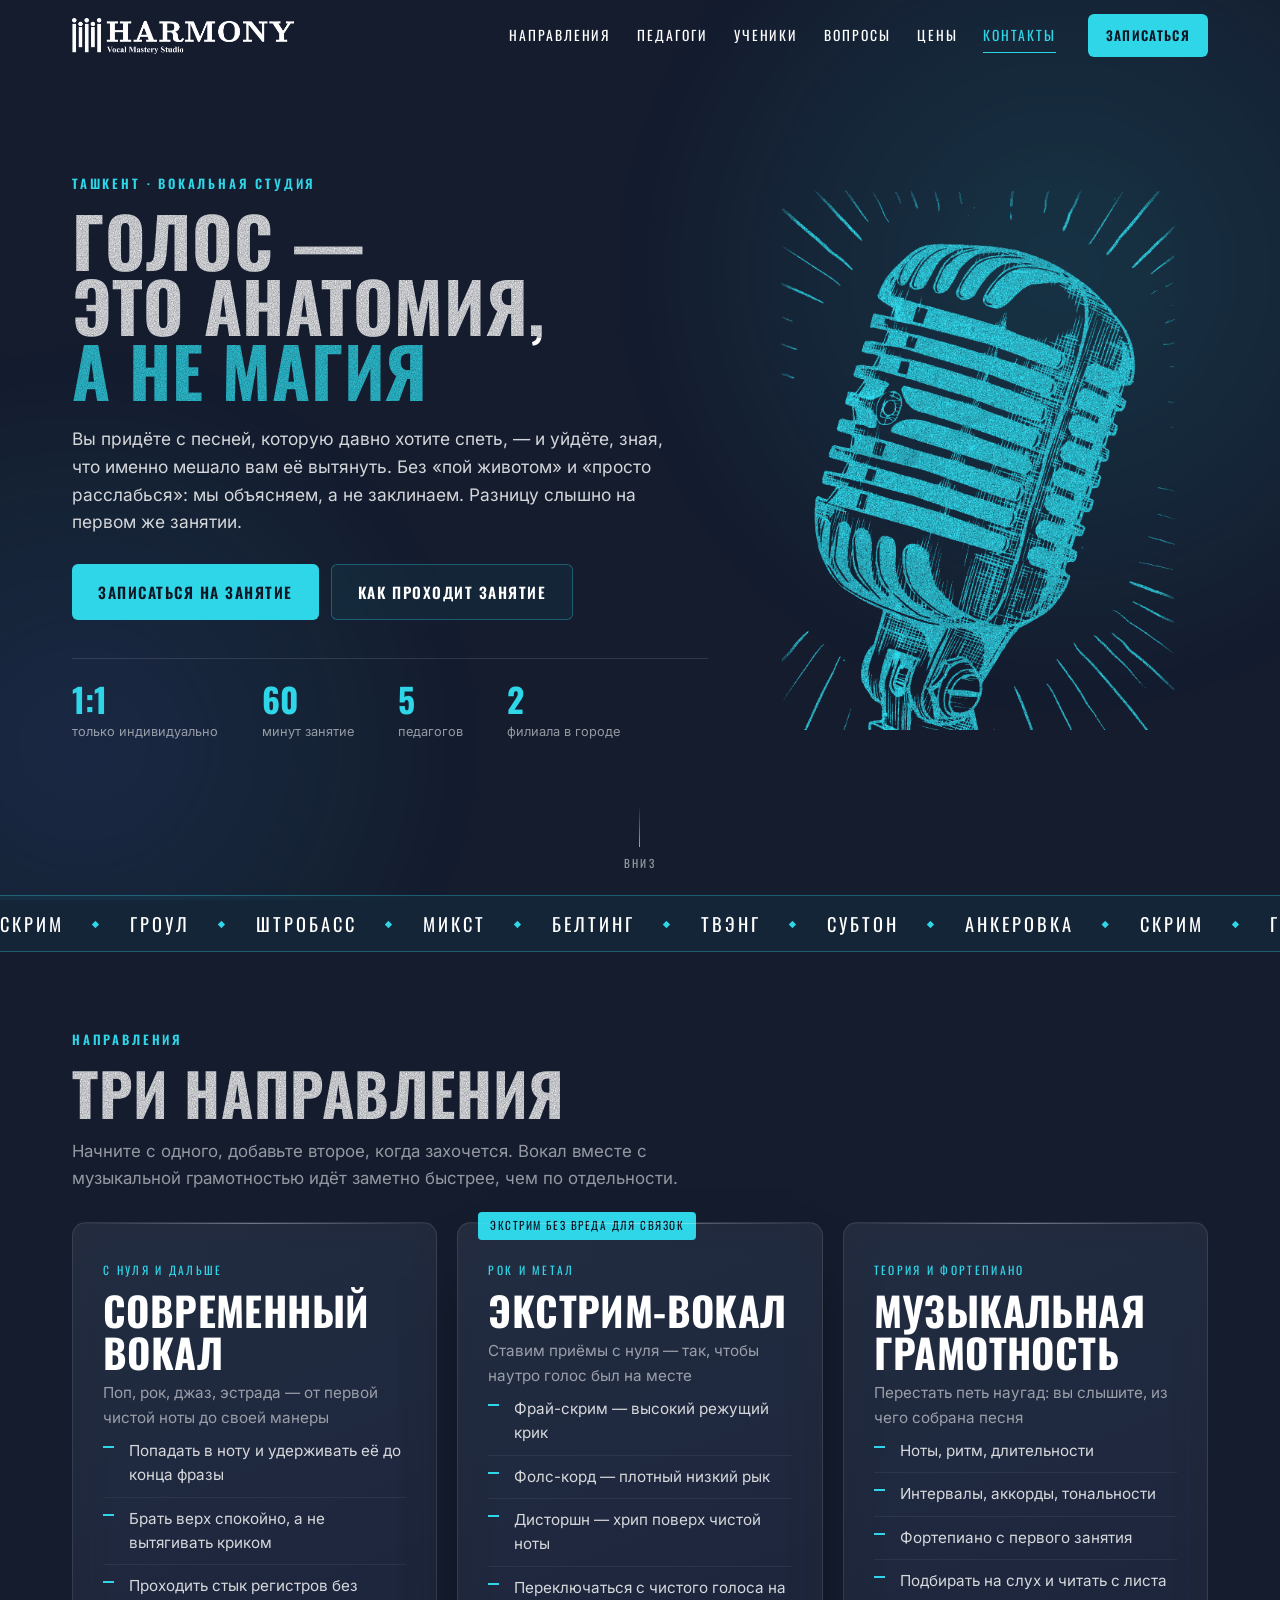
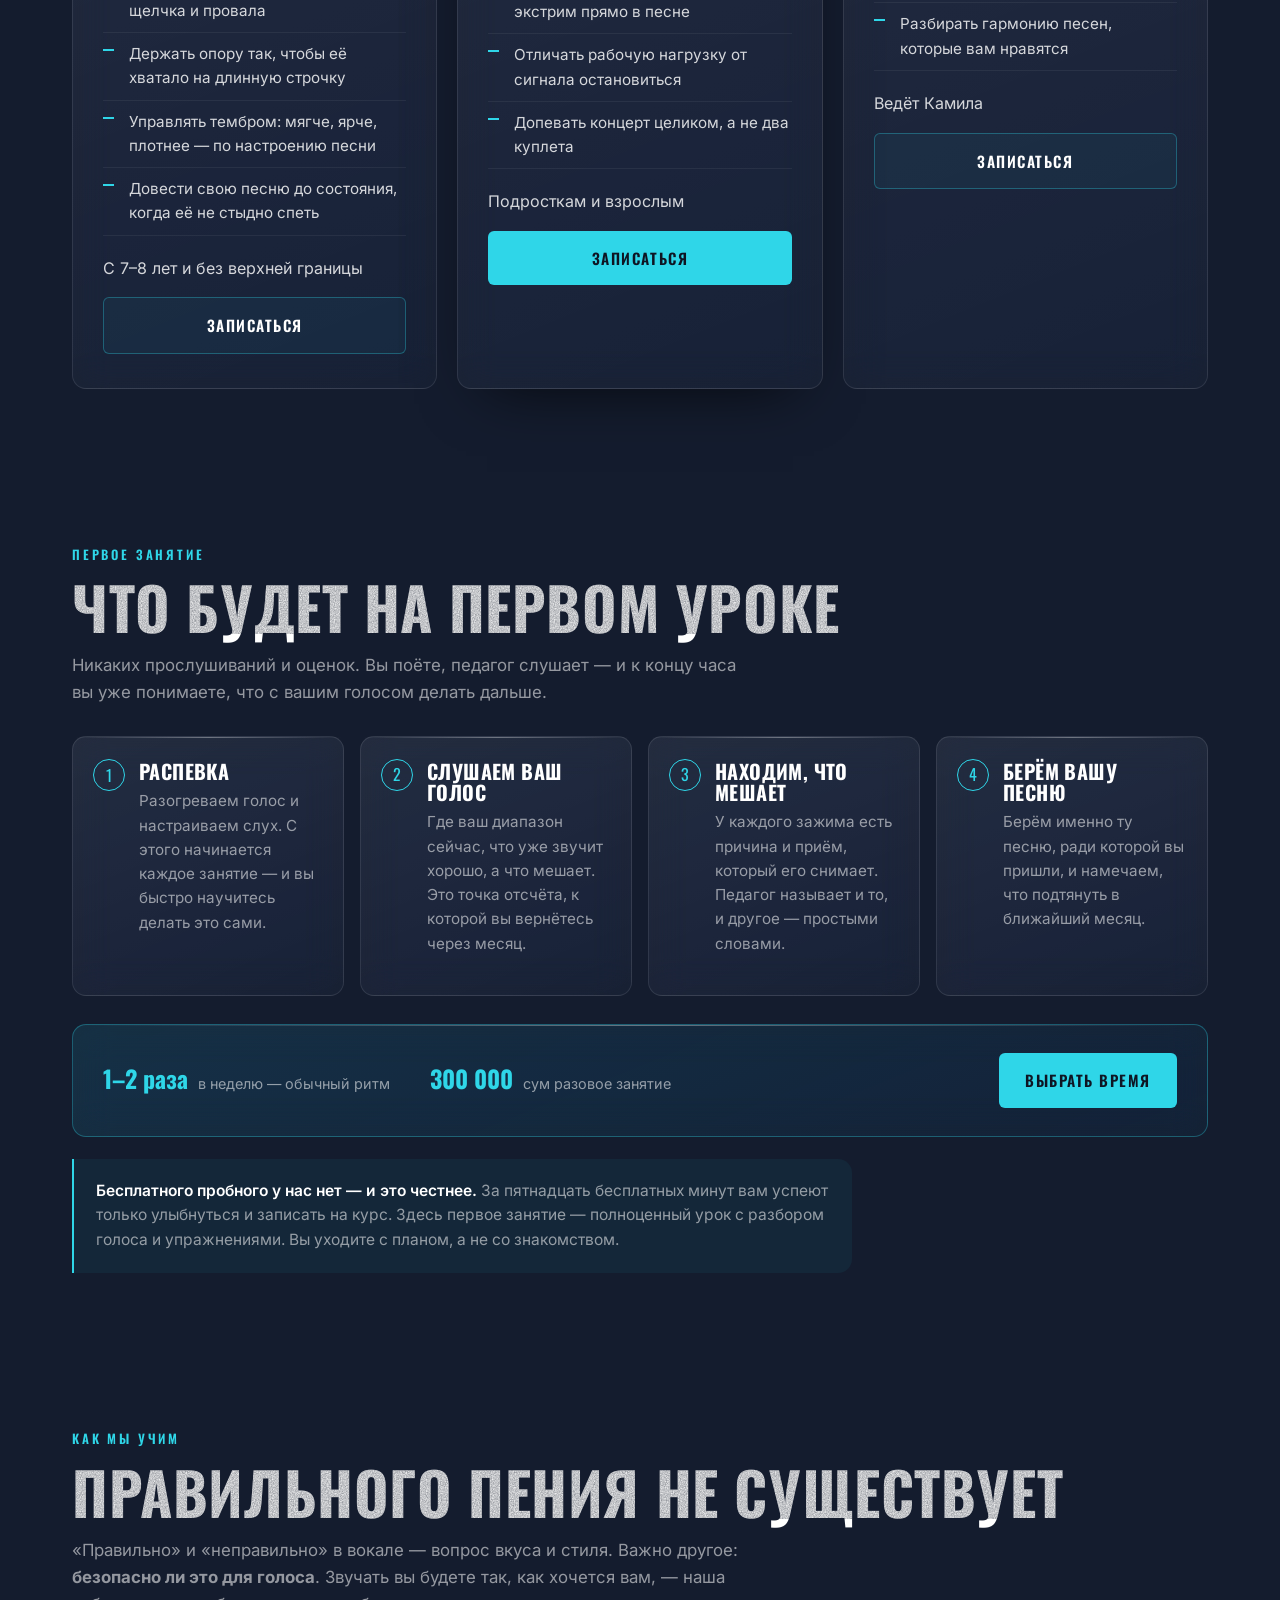
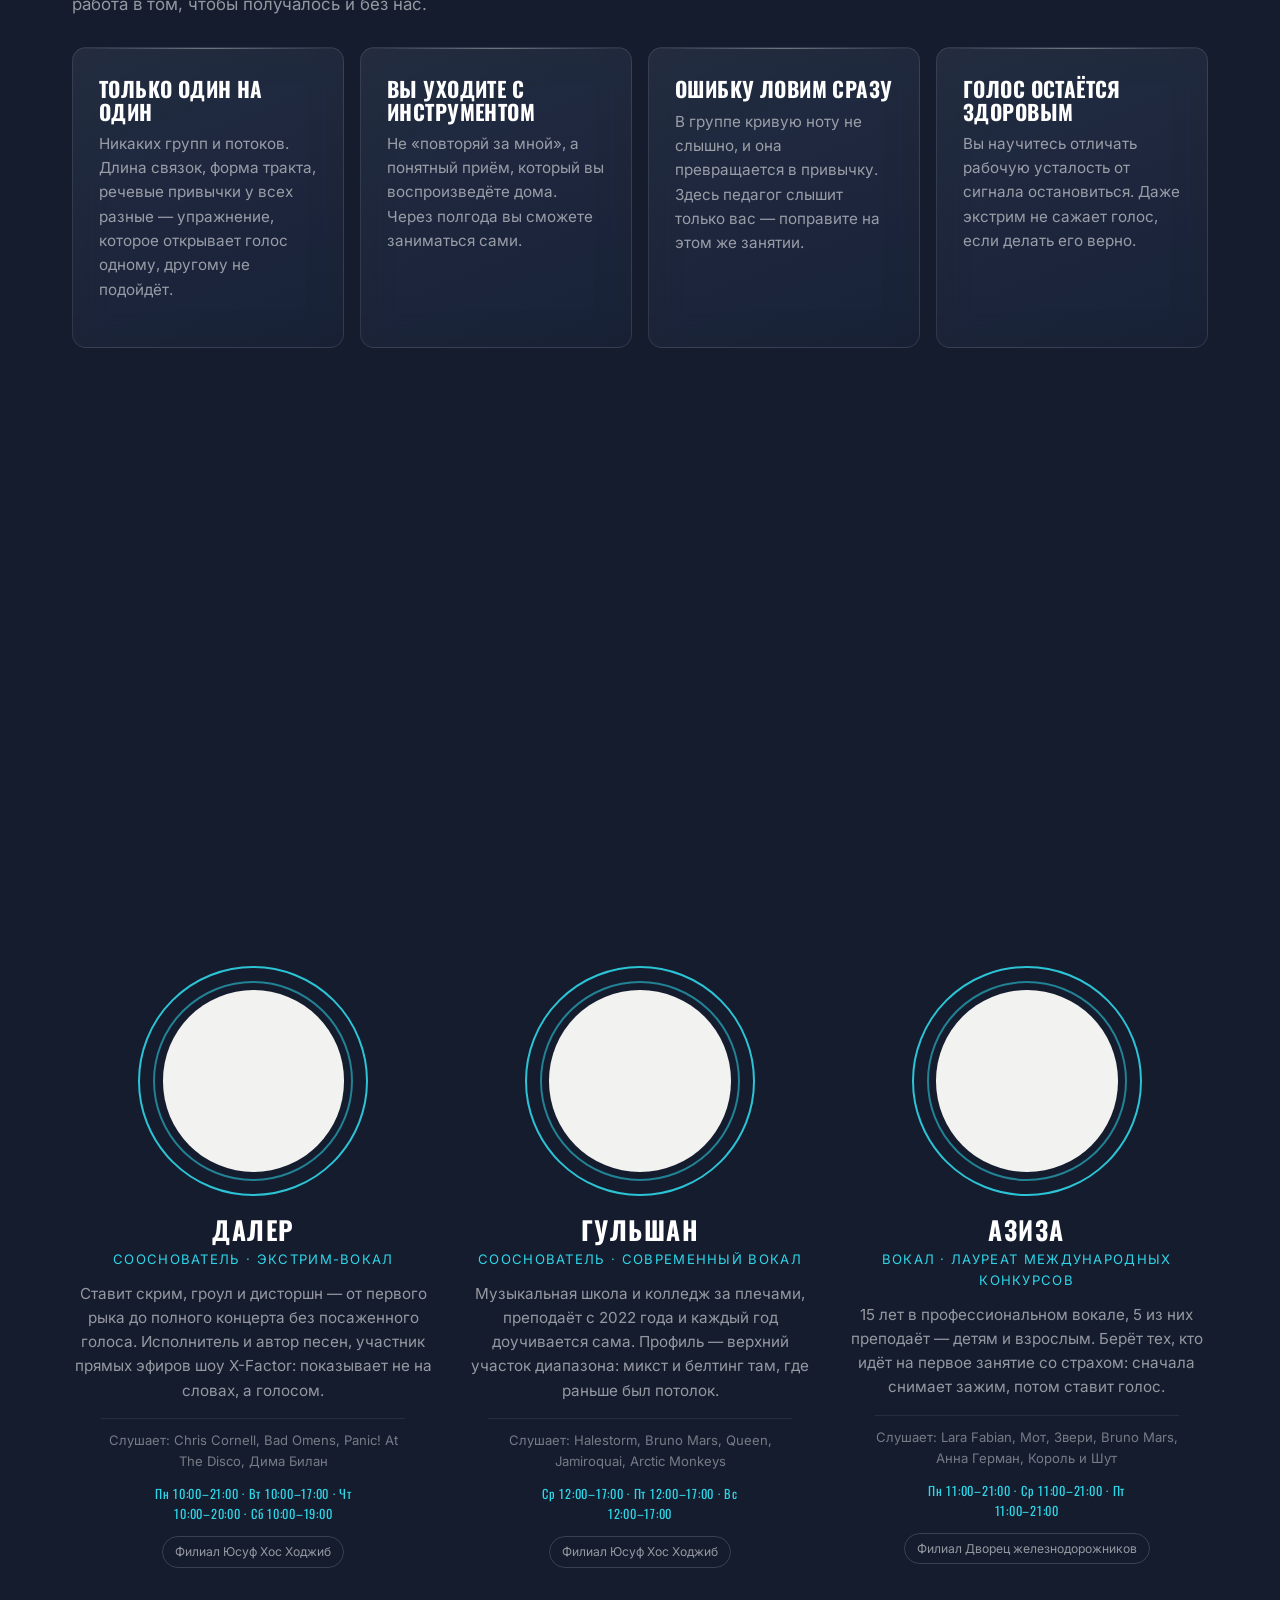
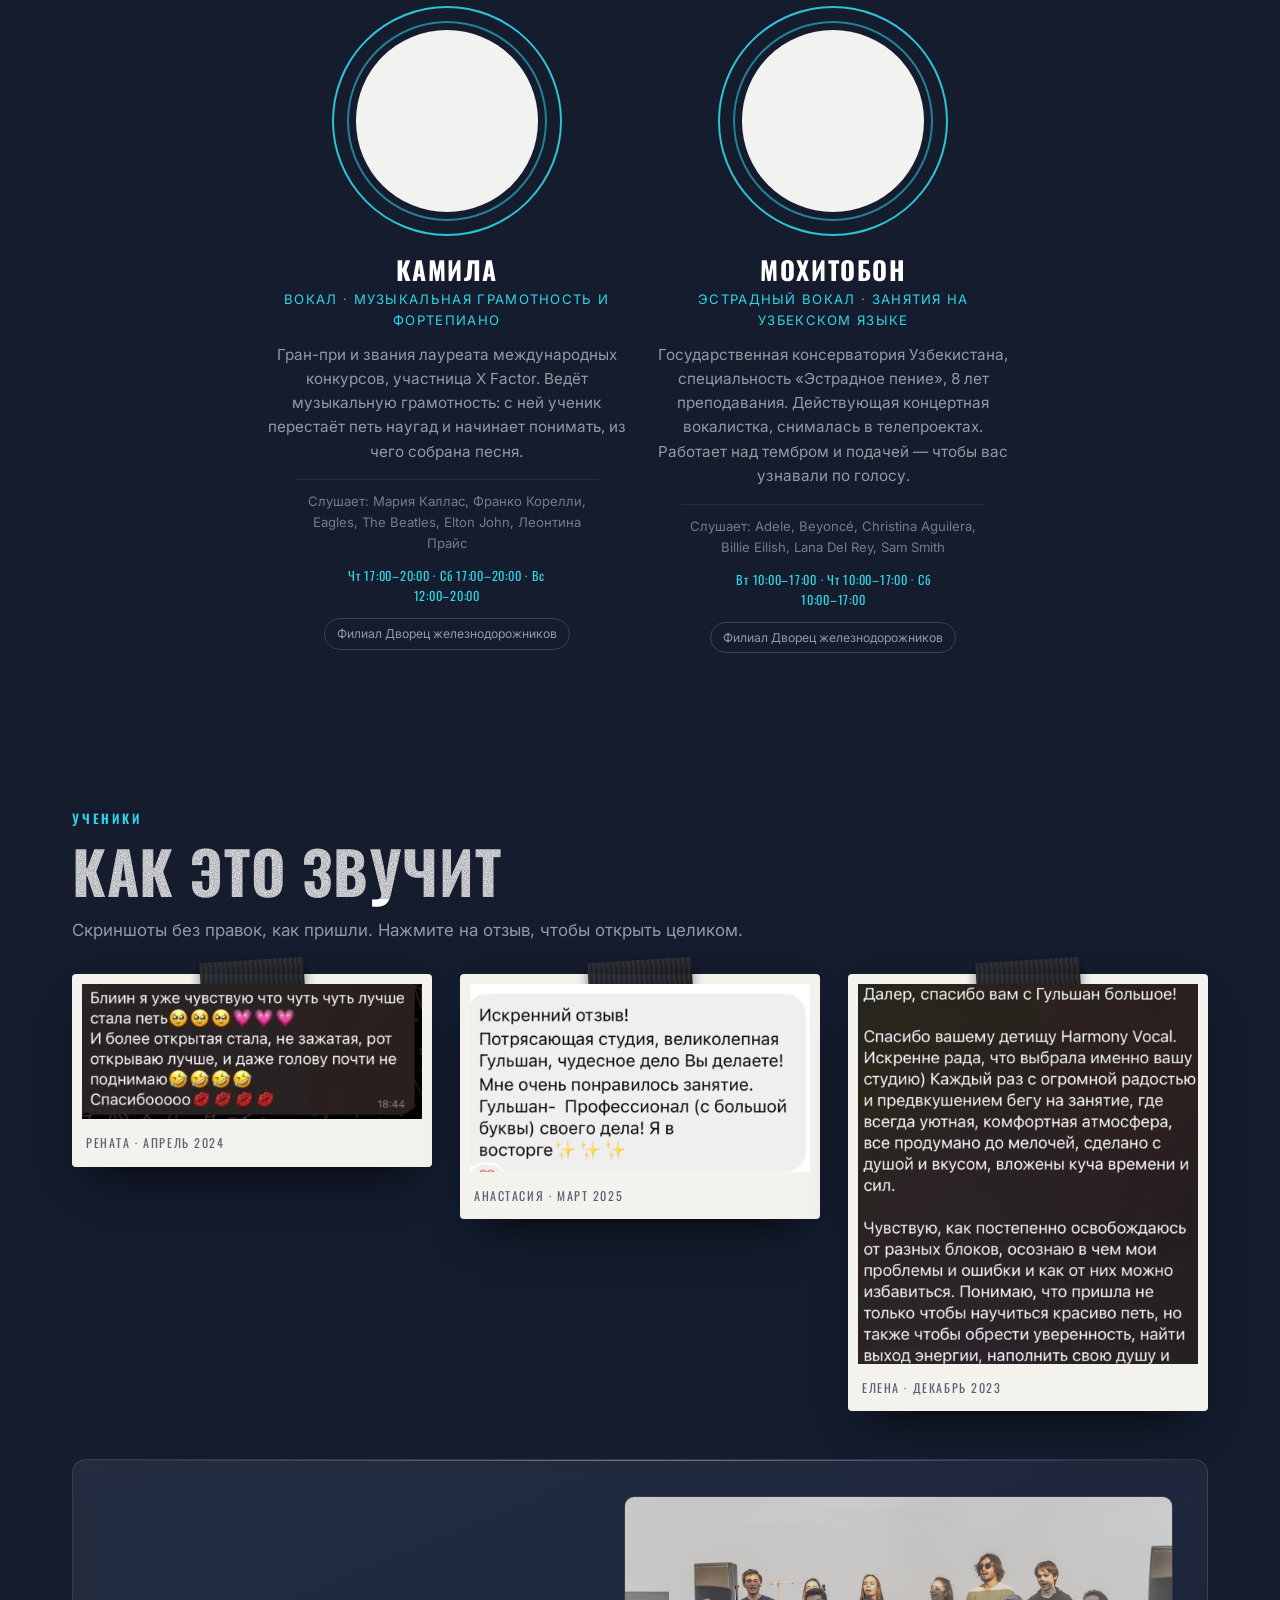
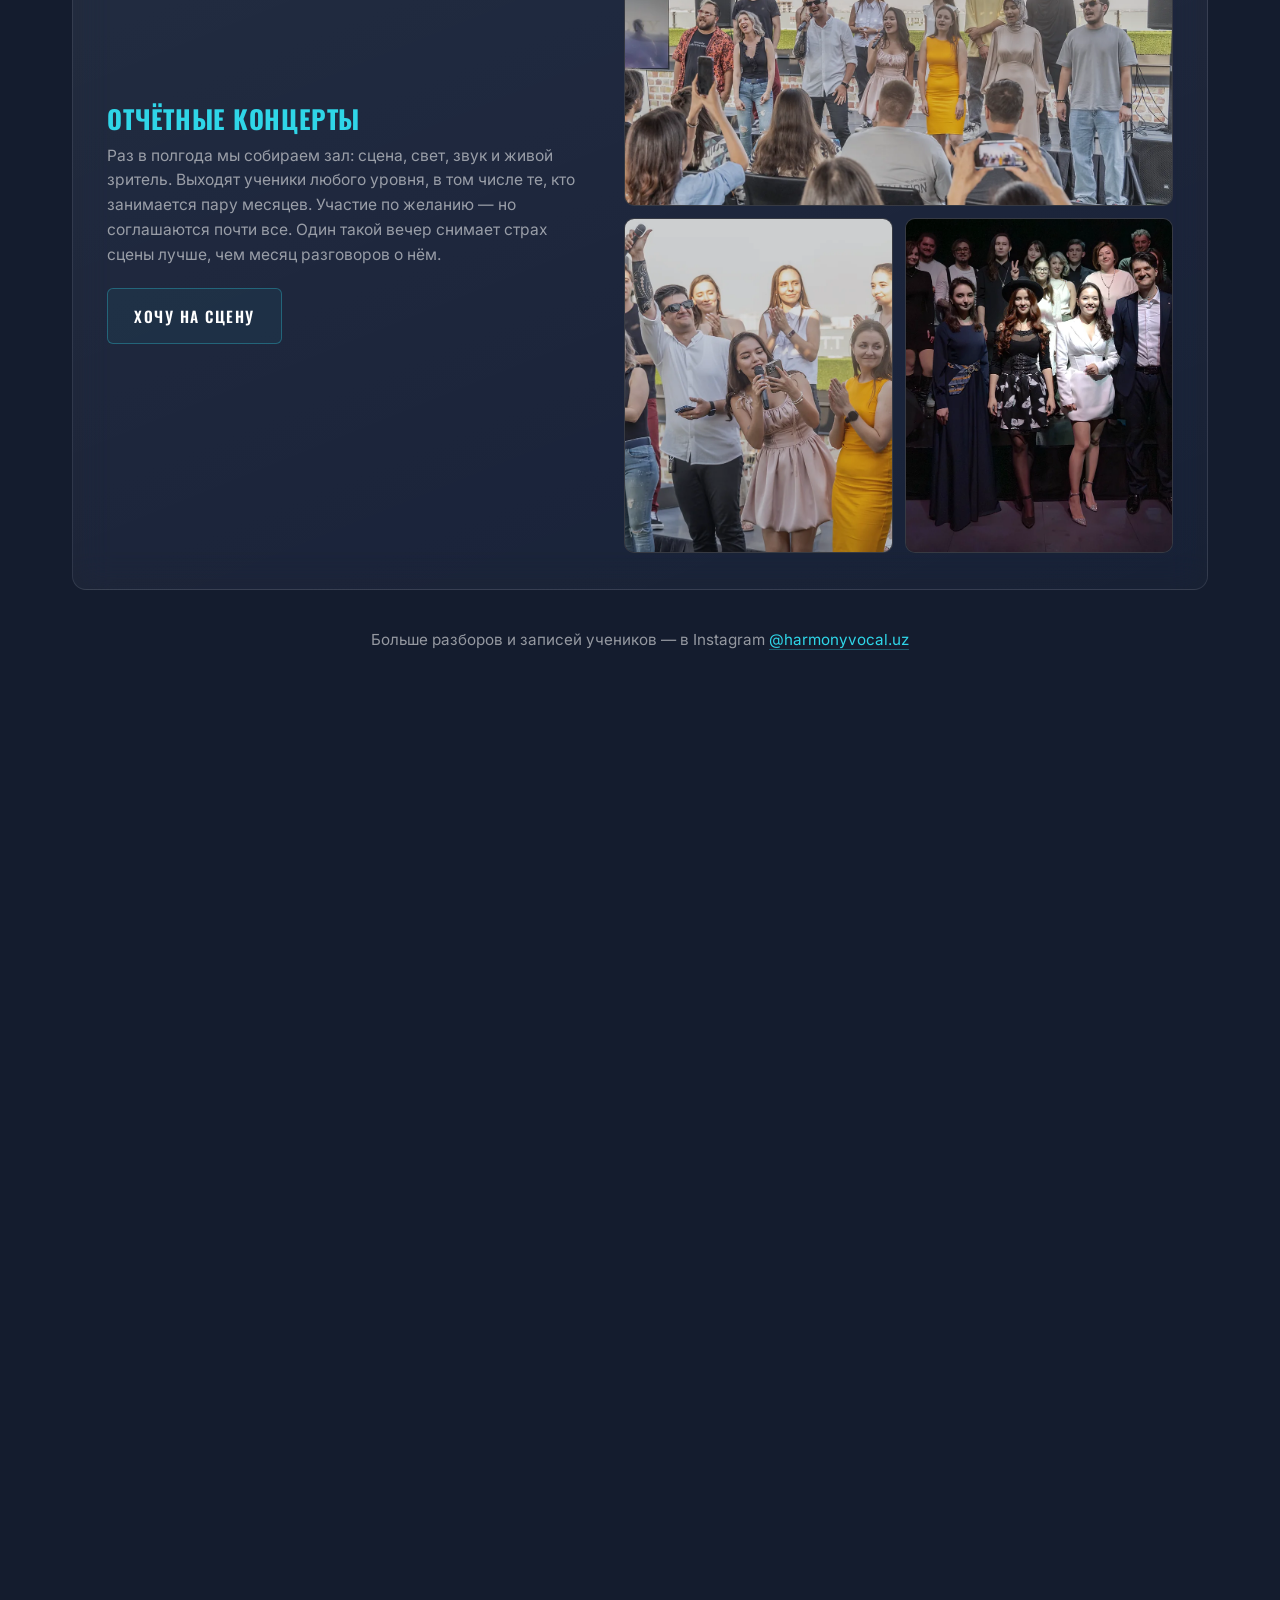
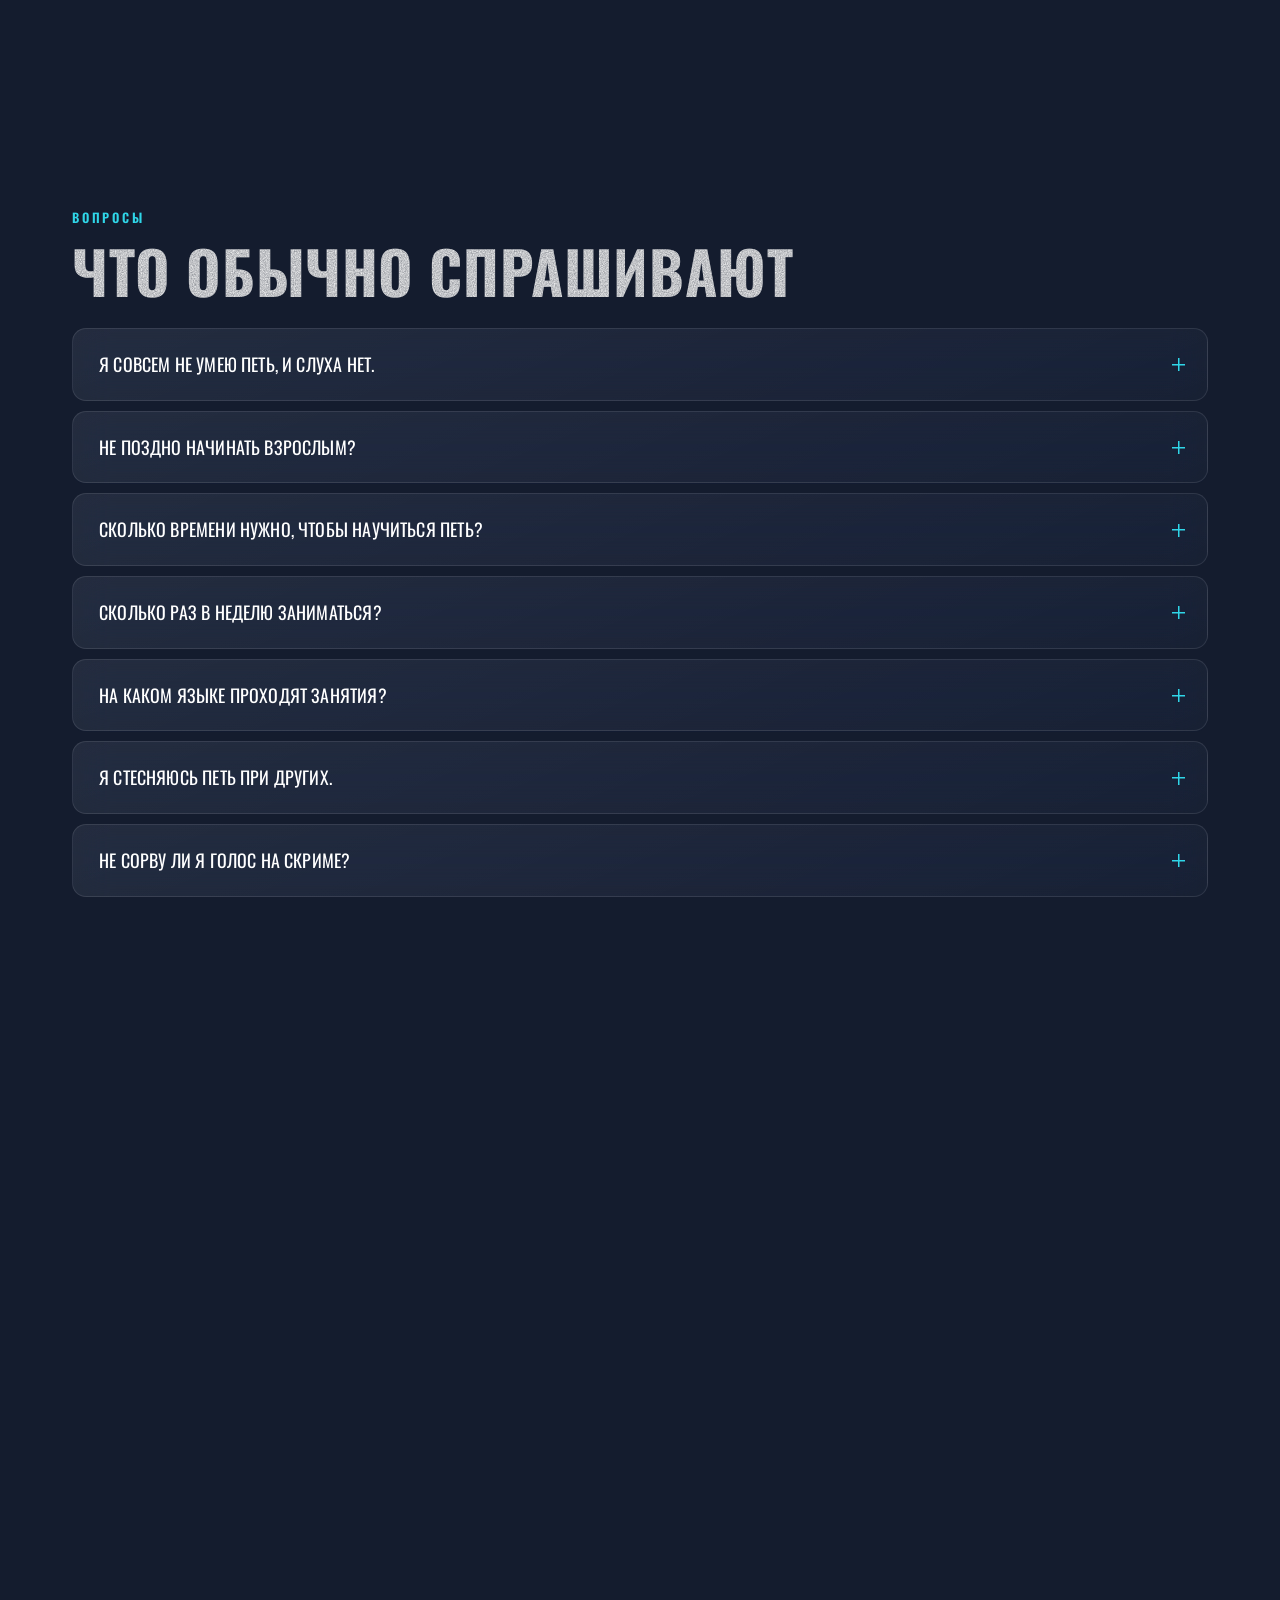
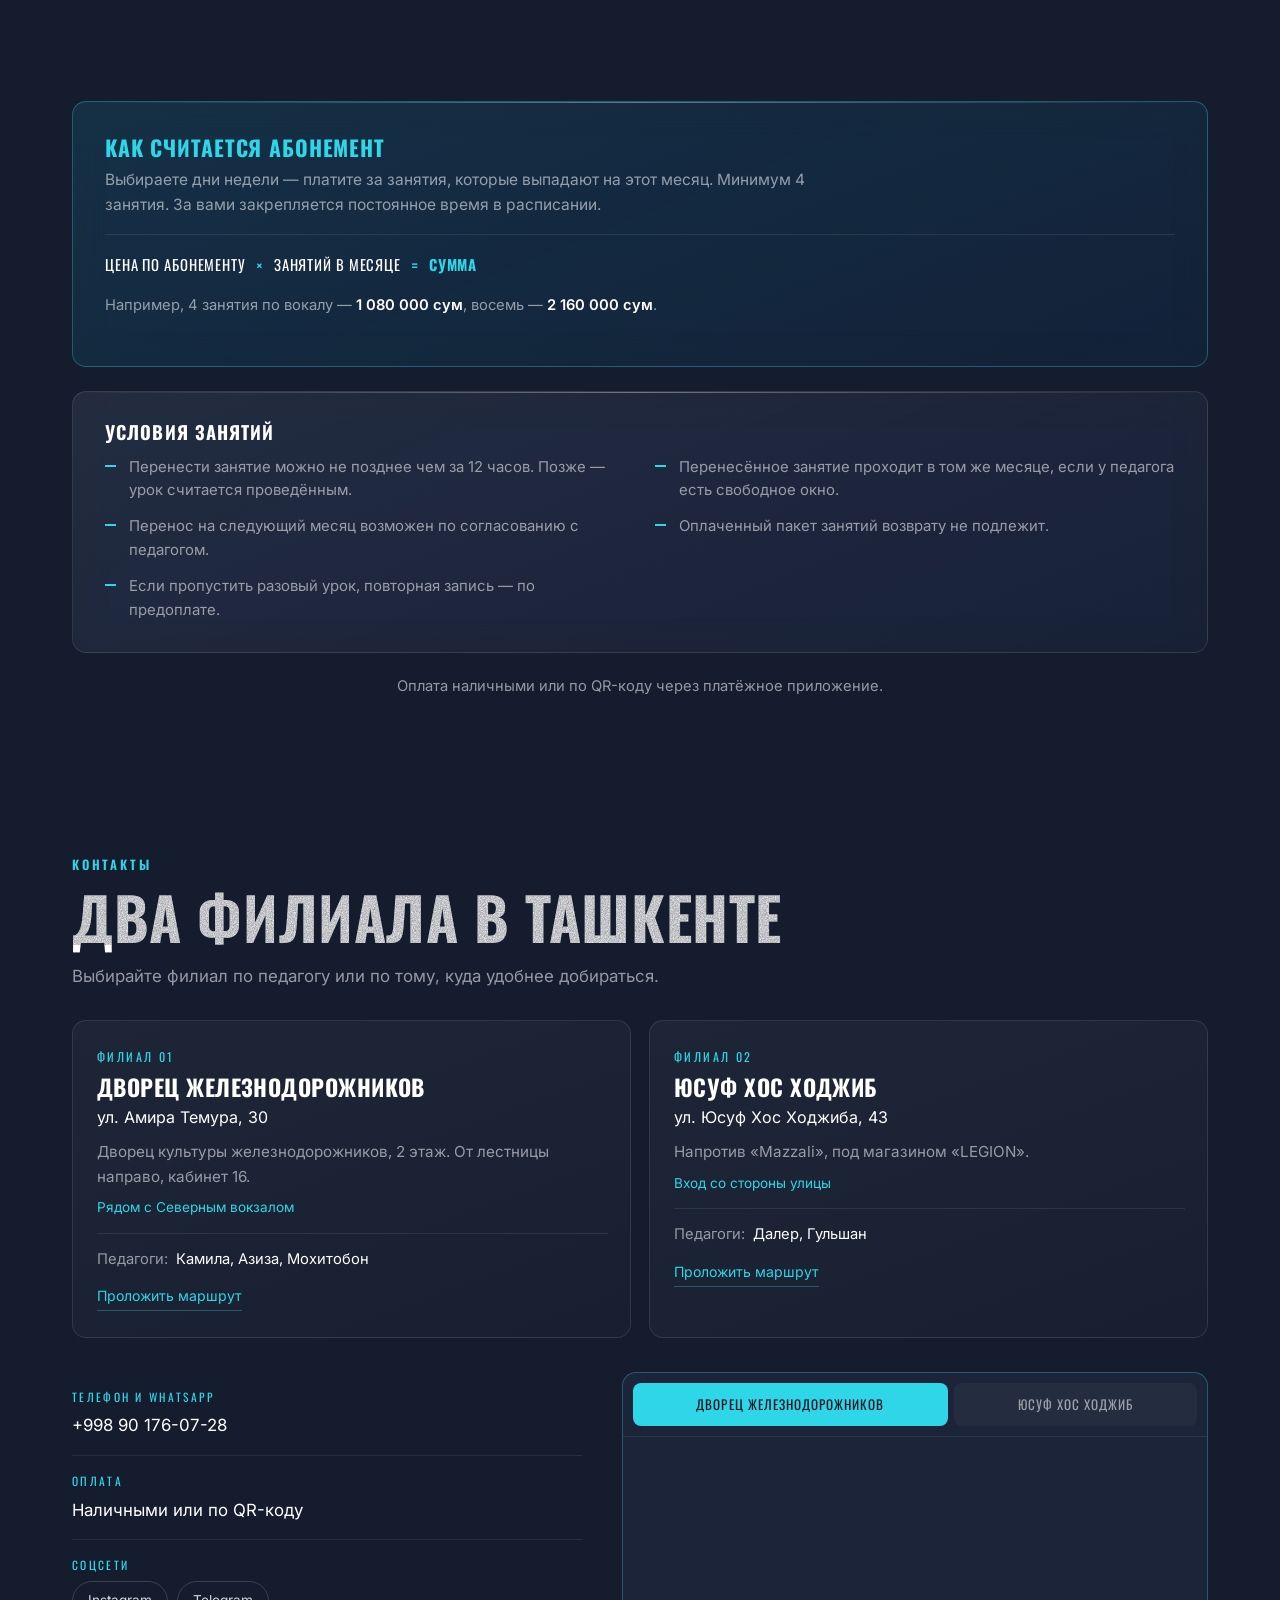
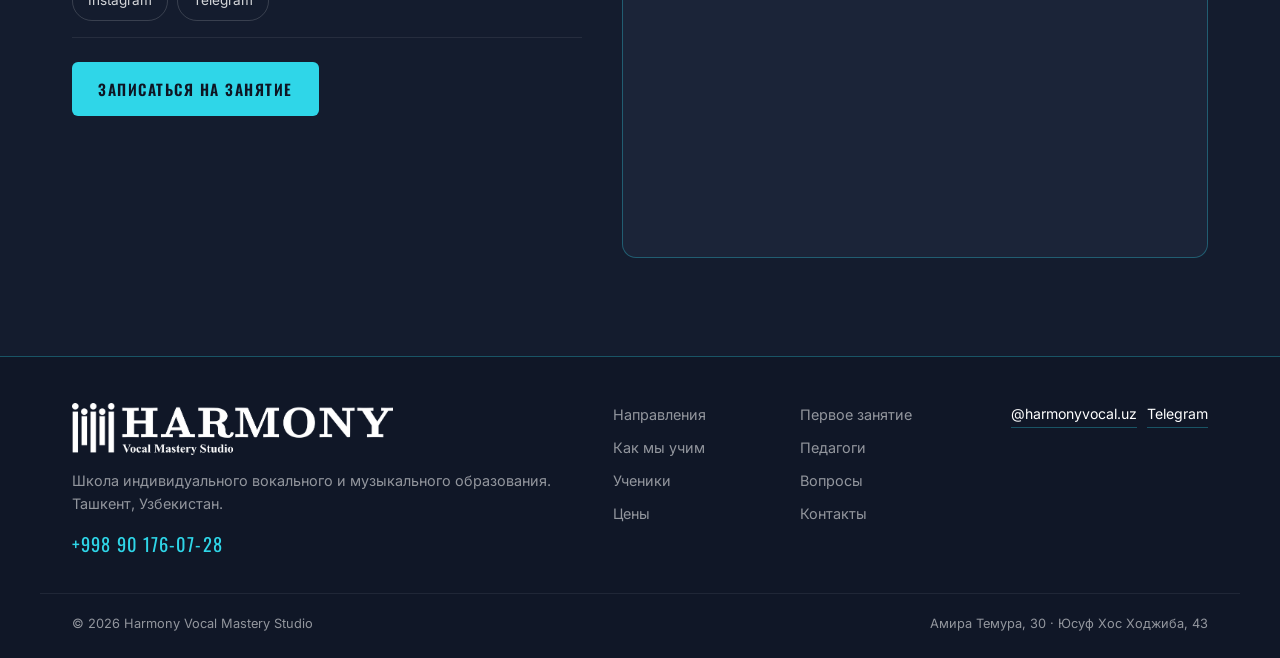
==== commit ea7cfc5f: "Микрофон по центру, знак студии в фавиконе, диск вместо эквалайзера Пять правок по замечаниям владел" ====
--- a/index.html
+++ b/index.html
@@ -5,7 +5,7 @@
 <meta name="viewport" content="width=device-width, initial-scale=1, viewport-fit=cover">
 <meta name="theme-color" content="#141c2e">
 
-<title>Harmony — вокальная студия в Ташкенте | Индивидуальные занятия вокалом</title>
+<title>HARMONY — вокальная студия в Ташкенте | Индивидуальные занятия вокалом</title>
 <meta name="description" content="Вокальная студия Harmony в Ташкенте: современный вокал, экстрим-вокал, музыкальная грамотность. Занятия один на один, пять педагогов, два филиала. Научим петь вашу песню — и объясним, что именно мешало.">
 <meta name="keywords" content="вокал Ташкент, уроки вокала Ташкент, индивидуальные занятия вокалом, экстрим вокал, скрим обучение, гроул, музыкальная грамотность, фортепиано Ташкент, вокальная студия Узбекистан, Harmony">
 <link rel="canonical" href="https://harmonyvocal.uz/">
@@ -105,8 +105,10 @@
 
 <!-- ============ ПРЕЛОАДЕР ============ -->
 <div class="preloader" id="preloader" aria-hidden="true">
-  <div class="preloader__eq">
-    <span></span><span></span><span></span><span></span><span></span>
+  <!-- Знак студии на диске: бороздки крутятся как пластинка, поверх идёт
+       дуга загрузки. Кольца те же, что вокруг портретов педагогов. -->
+  <div class="preloader__disc">
+    <img class="preloader__mark" src="assets/img/logo-mark.svg" alt="" width="512" height="512">
   </div>
   <img class="preloader__logo" src="assets/img/logo.webp" alt="" width="865" height="140">
 </div>
@@ -414,6 +416,8 @@
 
       <article class="teacher reveal-stagger">
         <div class="teacher__photo">
+          <span class="teacher__ripple"></span>
+          <span class="teacher__ripple"></span>
           <img src="assets/img/teachers/daler.webp" alt="Далер — сооснователь Harmony, педагог по экстрим- и современному вокалу" width="560" height="560" loading="lazy" decoding="async">
         </div>
         <div class="teacher__body">
@@ -432,6 +436,8 @@
 
       <article class="teacher reveal-stagger">
         <div class="teacher__photo">
+          <span class="teacher__ripple"></span>
+          <span class="teacher__ripple"></span>
           <img src="assets/img/teachers/gulshan.webp" alt="Гульшан — сооснователь Harmony, педагог по современному вокалу" width="560" height="560" loading="lazy" decoding="async">
         </div>
         <div class="teacher__body">
@@ -450,6 +456,8 @@
 
       <article class="teacher reveal-stagger">
         <div class="teacher__photo">
+          <span class="teacher__ripple"></span>
+          <span class="teacher__ripple"></span>
           <img src="assets/img/teachers/aziza.webp" alt="Азиза — педагог по вокалу Harmony, лауреат международных конкурсов" width="560" height="560" loading="lazy" decoding="async">
         </div>
         <div class="teacher__body">
@@ -468,6 +476,8 @@
 
       <article class="teacher reveal-stagger">
         <div class="teacher__photo">
+          <span class="teacher__ripple"></span>
+          <span class="teacher__ripple"></span>
           <img src="assets/img/teachers/kamila.webp" alt="Камила — педагог современного и академического вокала, музыкальная грамотность" width="560" height="560" loading="lazy" decoding="async">
         </div>
         <div class="teacher__body">
@@ -486,6 +496,8 @@
 
       <article class="teacher reveal-stagger">
         <div class="teacher__photo">
+          <span class="teacher__ripple"></span>
+          <span class="teacher__ripple"></span>
           <img src="assets/img/teachers/mohitobon.webp" alt="Мохитобон — педагог по эстрадному вокалу Harmony, занятия на узбекском языке" width="560" height="560" loading="lazy" decoding="async">
         </div>
         <div class="teacher__body">
--- a/assets/css/base.css
+++ b/assets/css/base.css
@@ -253,27 +253,45 @@
 }
 .preloader.is-hidden{ opacity:0; visibility:hidden; }
 
-.preloader__eq{
-  display:flex;
-  align-items:flex-end;
-  gap:6px;
-  height:52px;
-}
-.preloader__eq span{
-  width:7px;
-  border-radius:3px;
-  background:var(--cyan);
-  animation:eq 1s ease-in-out infinite;
-}
-.preloader__eq span:nth-child(1){ height:35%; animation-delay:0s; }
-.preloader__eq span:nth-child(2){ height:65%; animation-delay:.12s; }
-.preloader__eq span:nth-child(3){ height:100%; animation-delay:.24s; }
-.preloader__eq span:nth-child(4){ height:60%; animation-delay:.36s; }
-.preloader__eq span:nth-child(5){ height:30%; animation-delay:.48s; }
-
-@keyframes eq{
-  0%,100%{ transform:scaleY(.35); }
-  50%    { transform:scaleY(1); }
+/* Диск с бороздками: знак студии в центре, вокруг — виниловая пластинка
+   и дуга загрузки. Перекликается с кольцами вокруг портретов педагогов. */
+.preloader__disc{
+  position:relative;
+  width:104px;
+  aspect-ratio:1;
+  display:grid;
+  place-items:center;
+}
+/* бороздки пластинки — крутятся медленно, как сам диск */
+.preloader__disc::before{
+  content:'';
+  position:absolute;
+  inset:0;
+  border-radius:50%;
+  background:
+    radial-gradient(circle at 50% 50%, rgba(47,214,232,.10) 0 30%, transparent 30%),
+    repeating-radial-gradient(circle at 50% 50%,
+      rgba(47,214,232,.16) 0 1px, transparent 1px 6px);
+  animation:discSpin 7s linear infinite;
+}
+/* дуга загрузки по внешнему краю — быстрее диска */
+.preloader__disc::after{
+  content:'';
+  position:absolute;
+  inset:-9px;
+  border-radius:50%;
+  border:2px solid rgba(47,214,232,.16);
+  border-top-color:var(--cyan);
+  animation:discSpin 1.1s linear infinite;
+}
+.preloader__mark{
+  position:relative;
+  width:46%;
+  height:auto;
+}
+
+@keyframes discSpin{
+  to{ transform:rotate(360deg); }
 }
 
 .preloader__logo{
--- a/assets/css/sections.css
+++ b/assets/css/sections.css
@@ -725,6 +725,28 @@
   margin:0 auto 20px;
   display:grid;
   place-items:center;
+  border-radius:50%;
+}
+/* На наведении от портрета расходятся две полоски. Это отдельные элементы,
+   а не тень: тень со spread даёт размытый ореол, а нужна именно тонкая
+   линия. ::before и ::after занять нельзя — на них два постоянных кольца,
+   которые должны оставаться на месте. Волны вне потока, соседние карточки
+   от них не двигаются. */
+.teacher__ripple{
+  position:absolute;
+  inset:0;
+  border-radius:50%;
+  border:2px solid var(--cyan);
+  opacity:0;
+  pointer-events:none;
+}
+.teacher:hover .teacher__ripple{ animation:teacherRipple 2s var(--ease) infinite; }
+/* вторая волна выходит на середине цикла первой — идут друг за другом */
+.teacher:hover .teacher__ripple:nth-of-type(2){ animation-delay:1s; }
+@keyframes teacherRipple{
+  0%  { transform:scale(1);    opacity:.75; }
+  80% { opacity:0; }
+  100%{ transform:scale(1.45); opacity:0; }
 }
 /* внешнее и среднее кольцо */
 .teacher__photo::before,
@@ -733,7 +755,7 @@
   position:absolute;
   border-radius:50%;
   border:2px solid var(--cyan);
-  transition:transform .5s var(--ease);
+  transition:transform .5s var(--ease), opacity .5s var(--ease);
 }
 .teacher__photo::before{ inset:0; opacity:.9; }
 .teacher__photo::after{ inset:6.5%; opacity:.55; }
@@ -746,8 +768,10 @@
   object-position:center top;
   background:#f2f2f0;
 }
-.teacher:hover .teacher__photo::before{ transform:scale(1.045); }
-.teacher:hover .teacher__photo::after{ transform:scale(1.02); }
+/* Кольца расходятся сильнее прежнего (было 1.045 / 1.02) и подсвечиваются:
+   владелец просил, чтобы отклик на наведение читался явно. */
+.teacher:hover .teacher__photo::before{ transform:scale(1.075); opacity:1; }
+.teacher:hover .teacher__photo::after{ transform:scale(1.04); opacity:.8; }
 
 .teacher__name{
   font-family:var(--font-display);
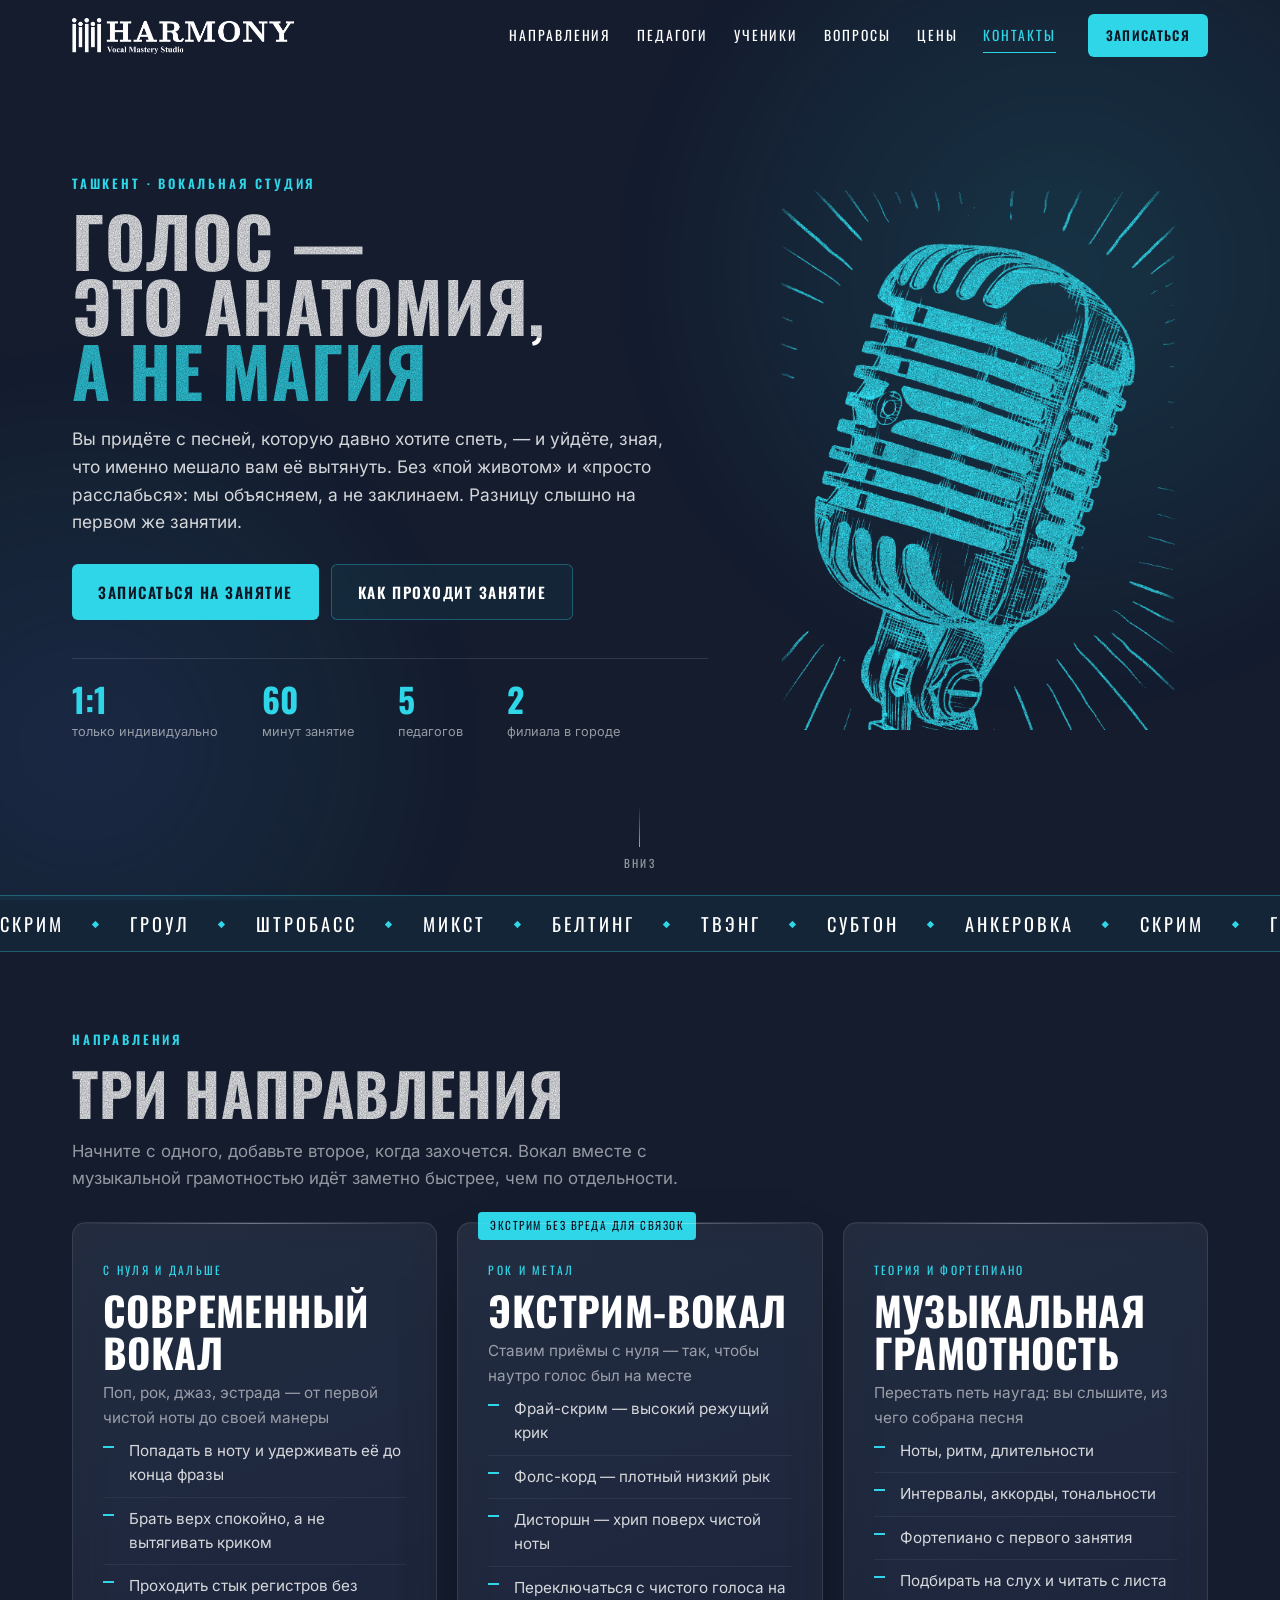
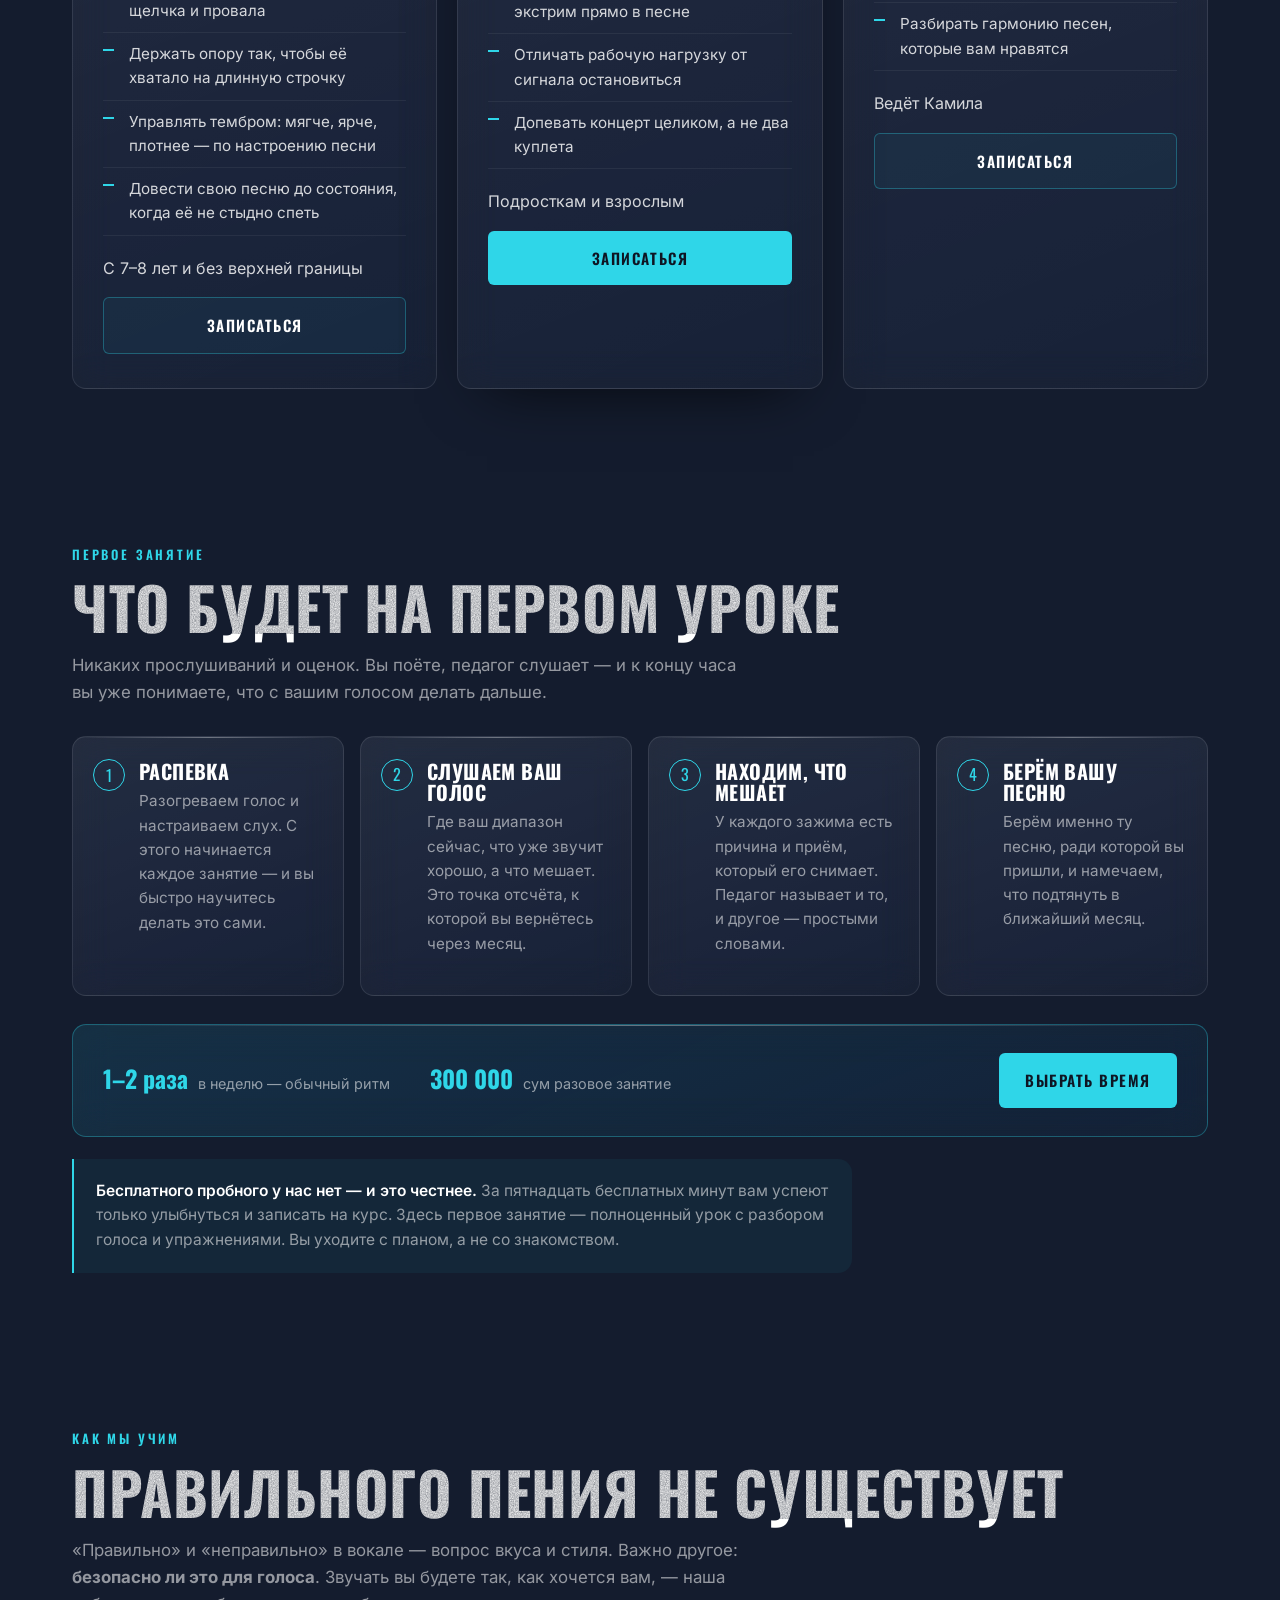
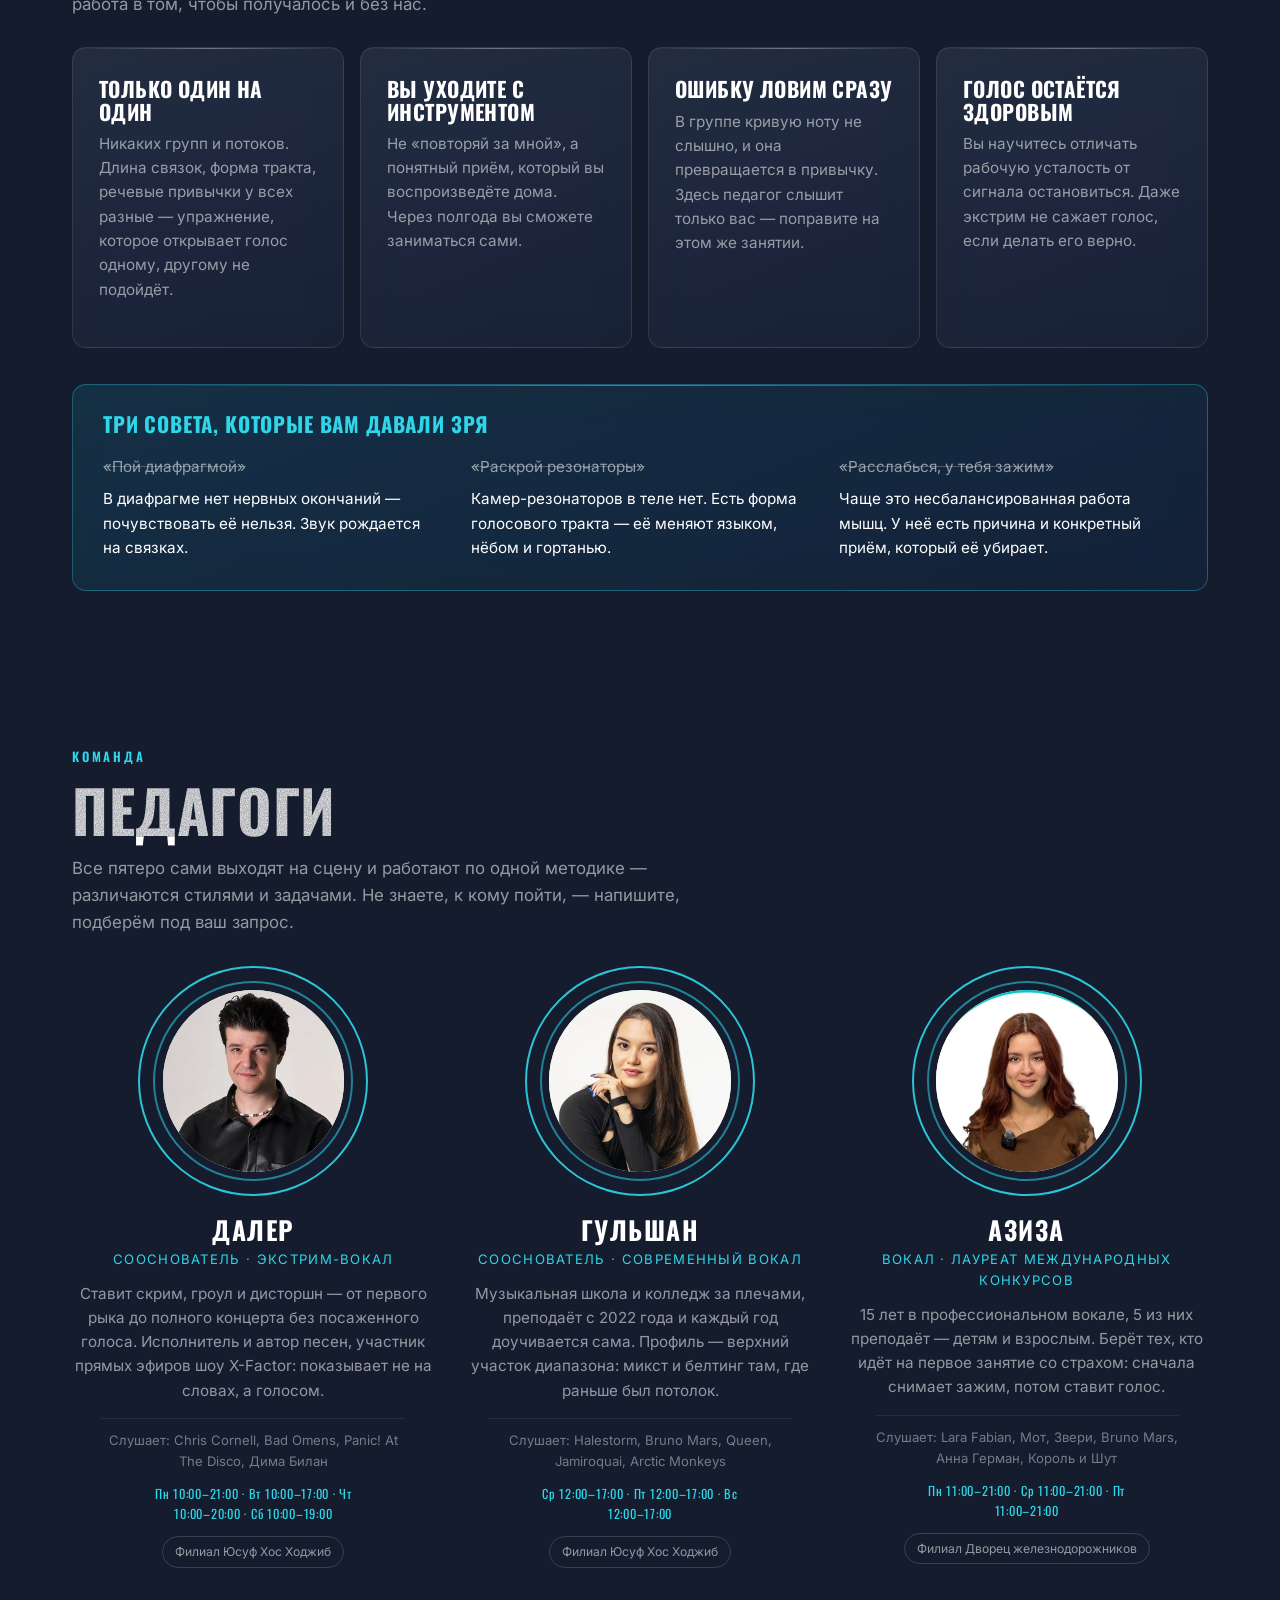
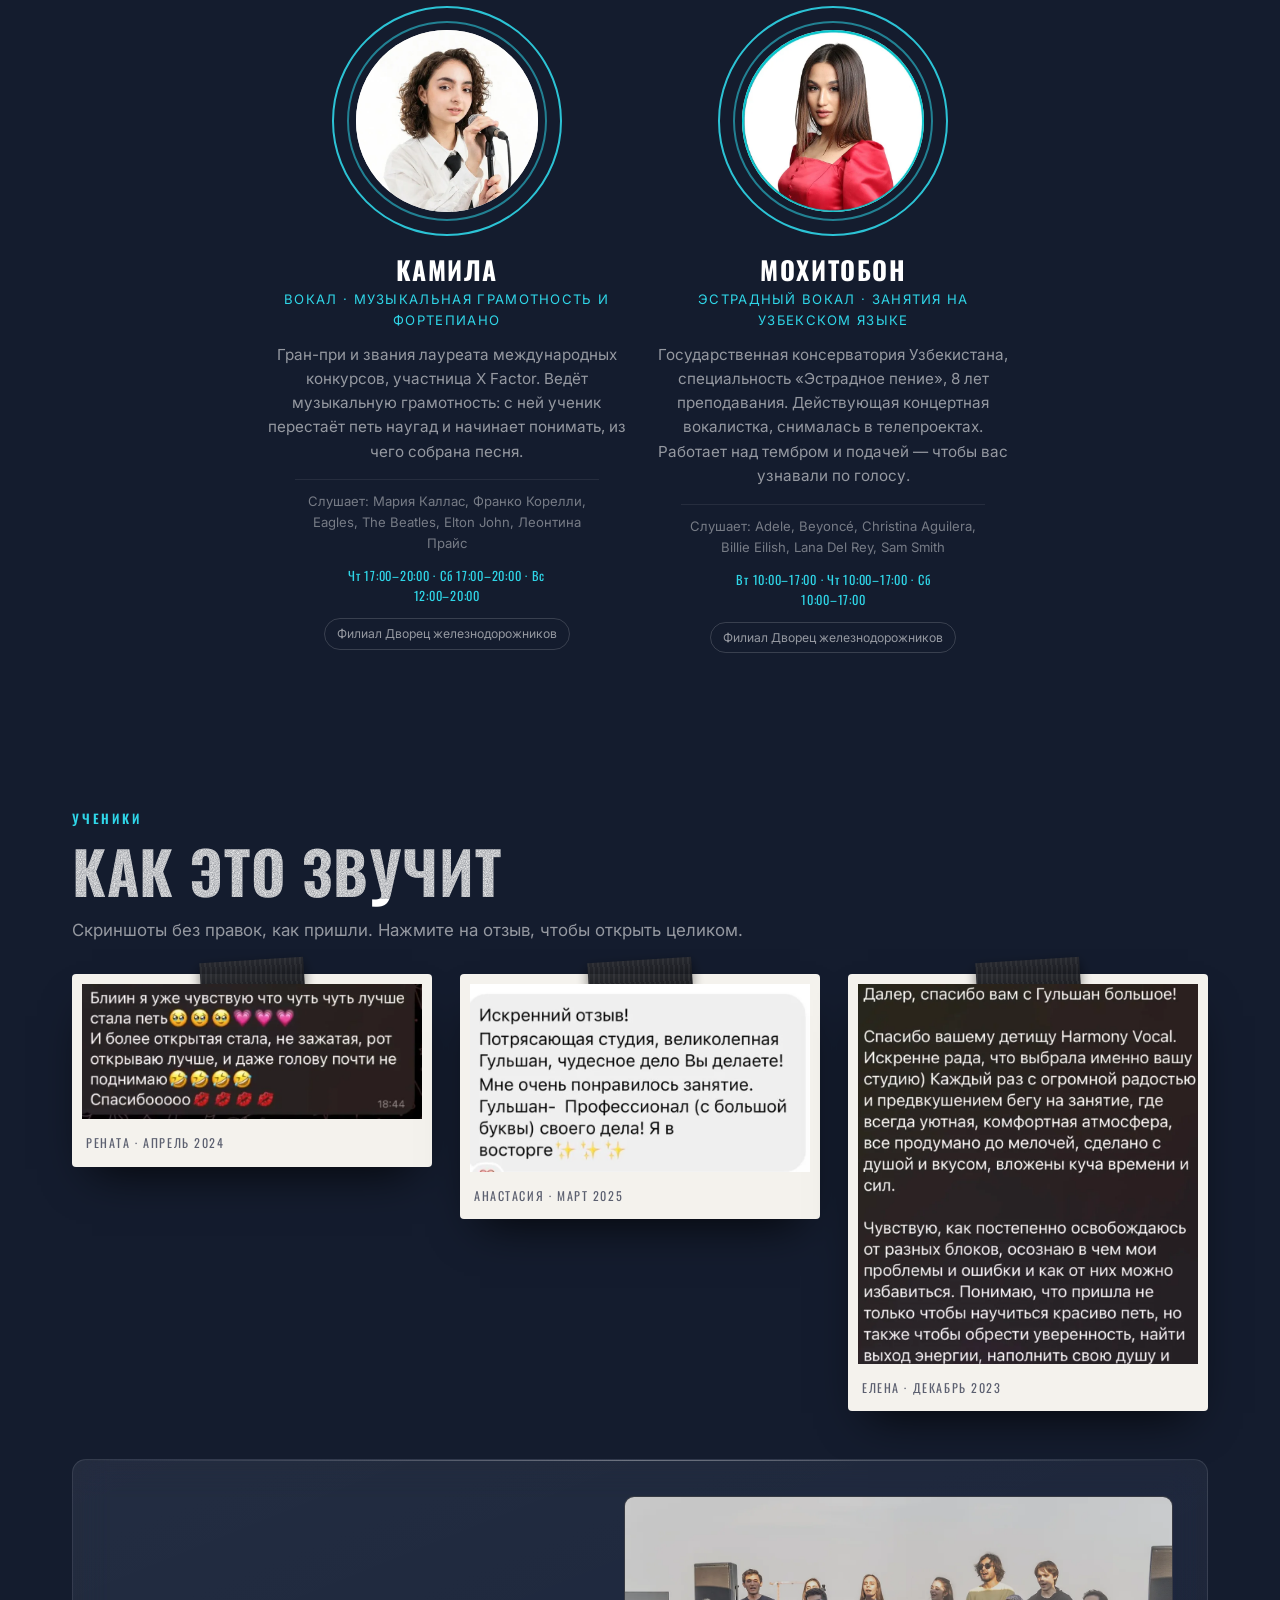
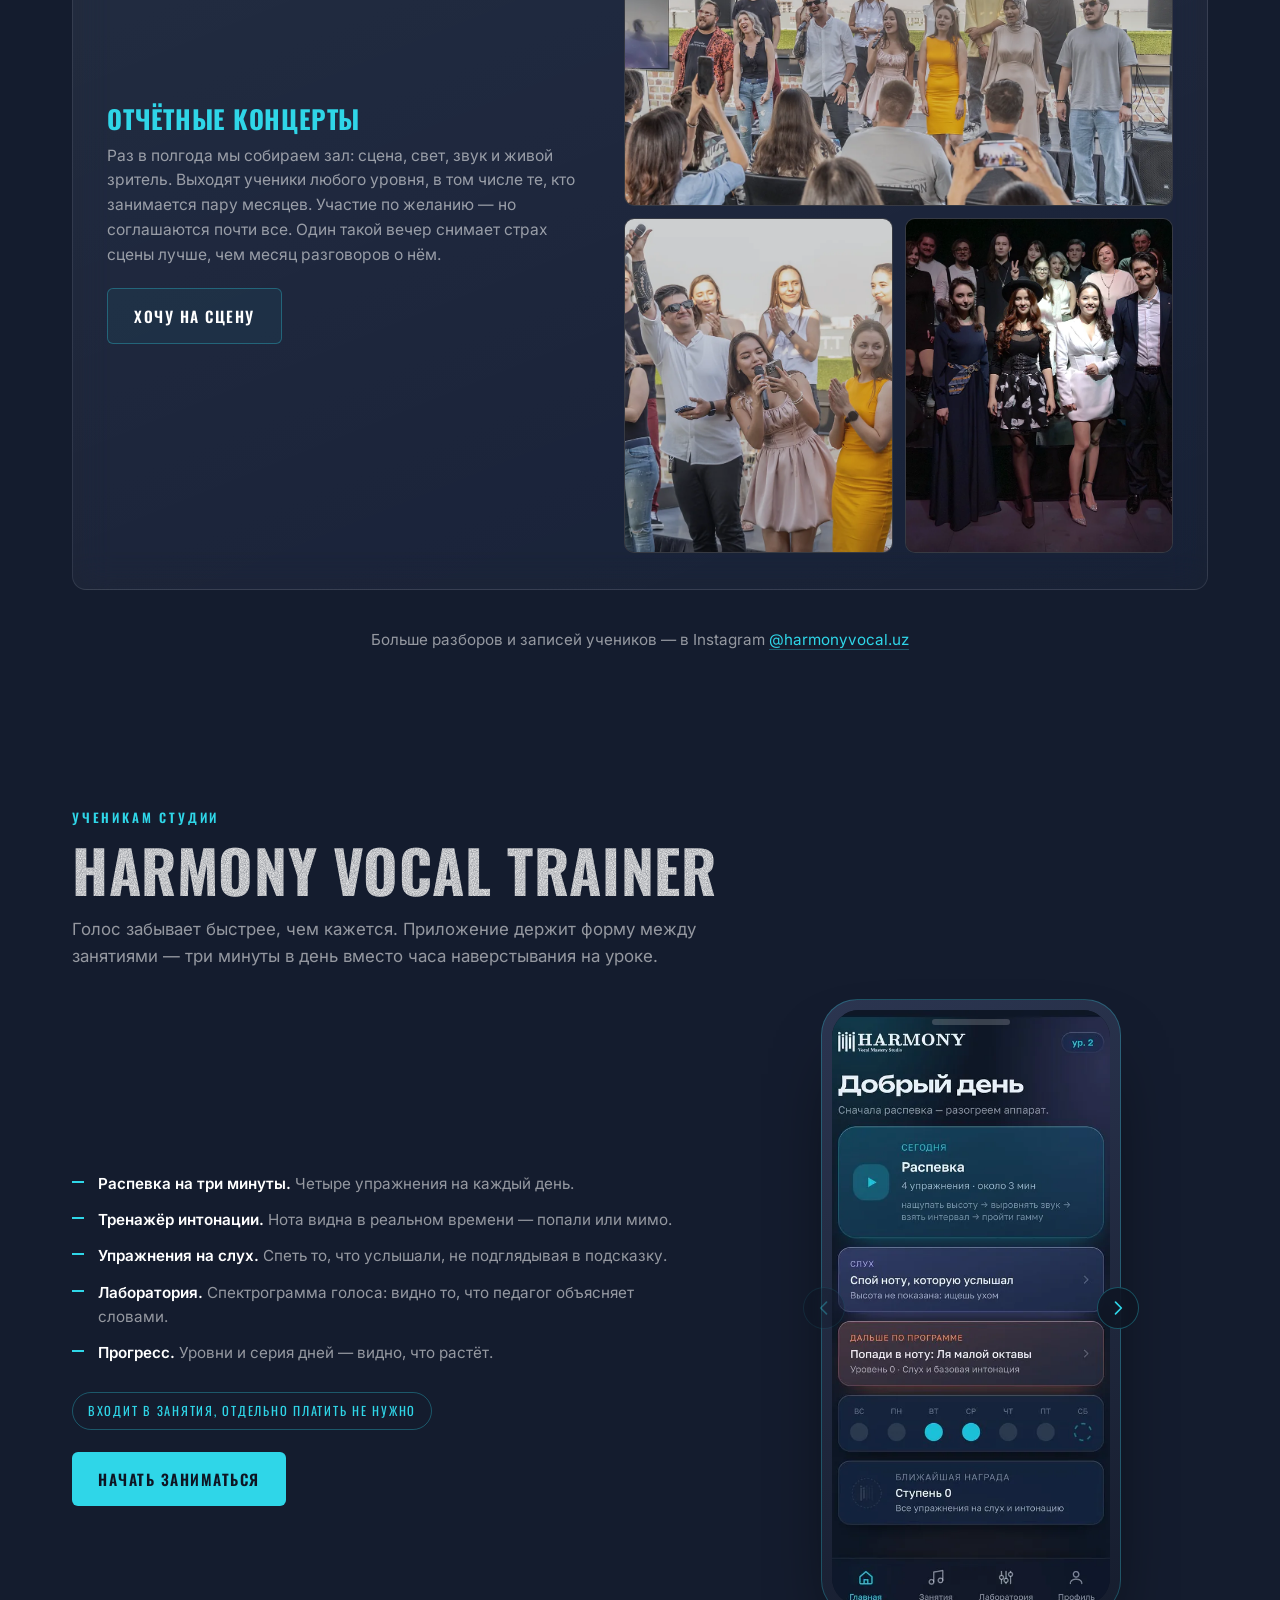
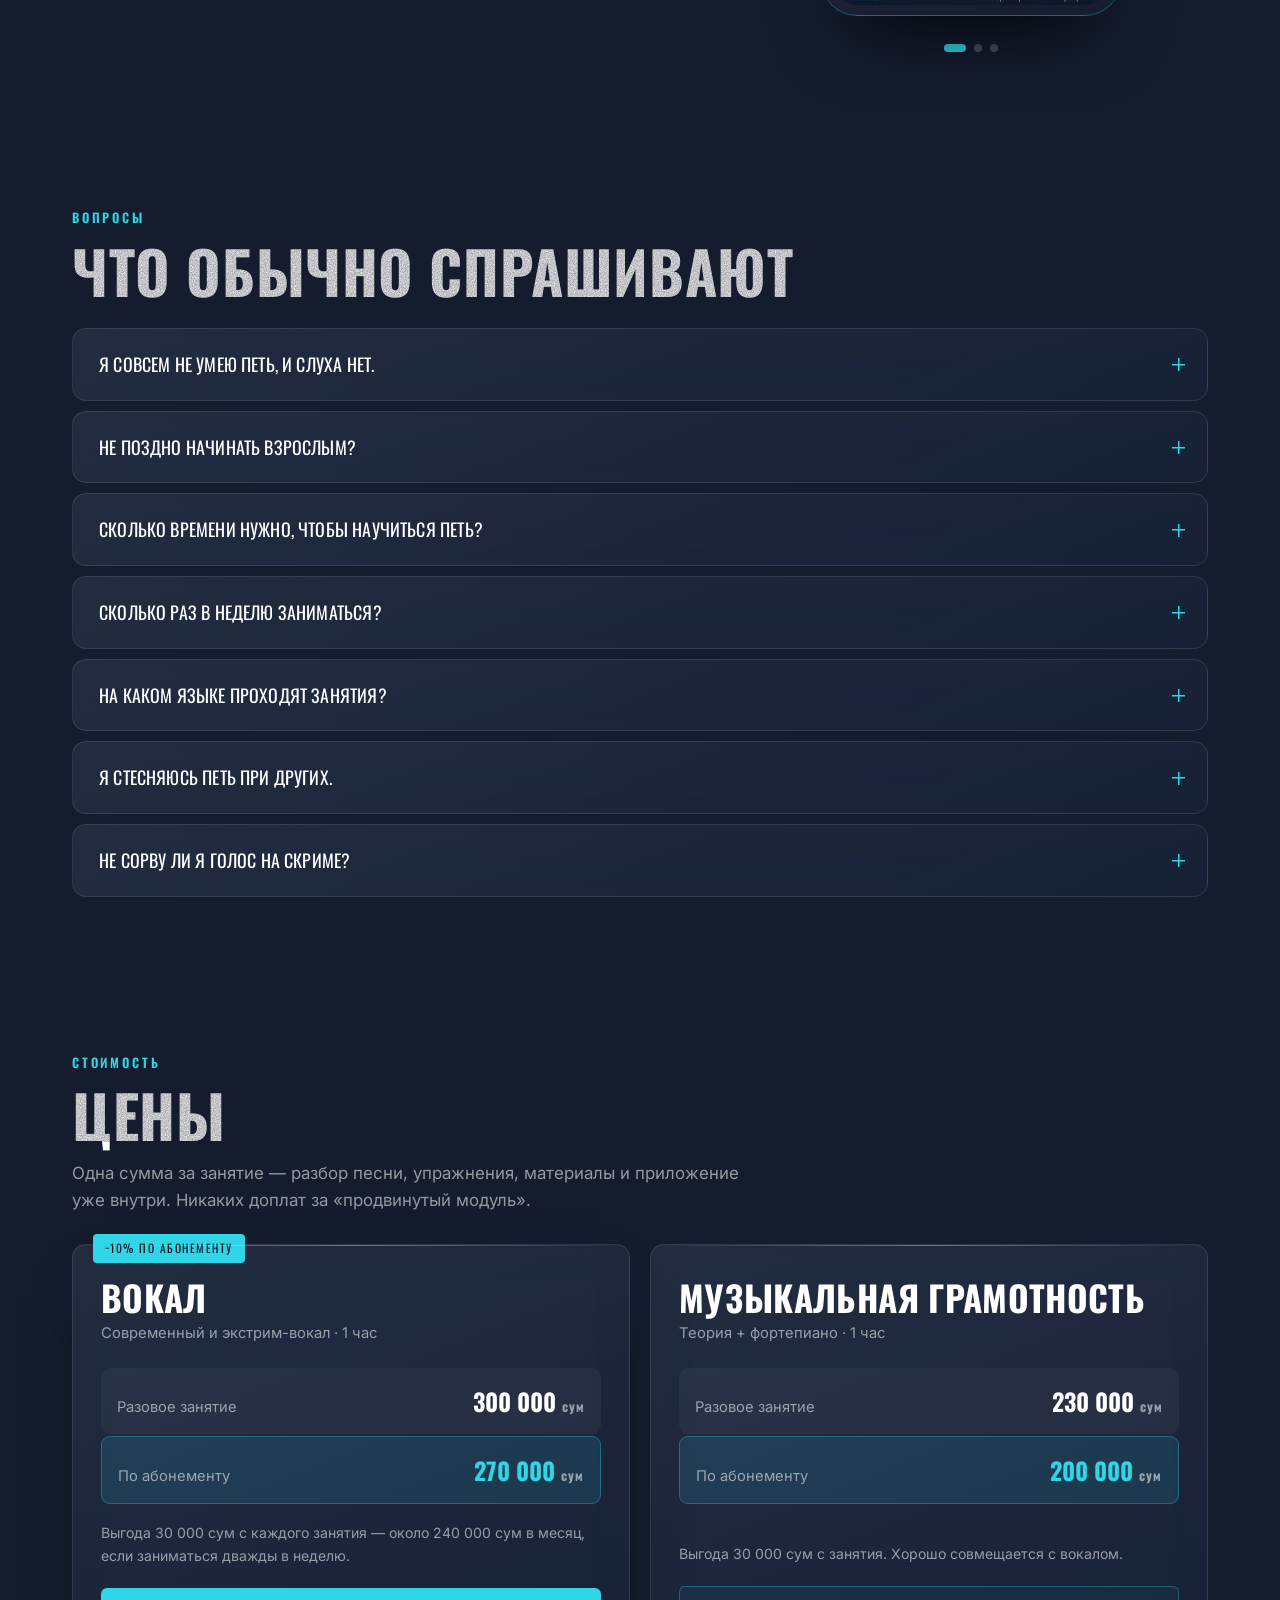
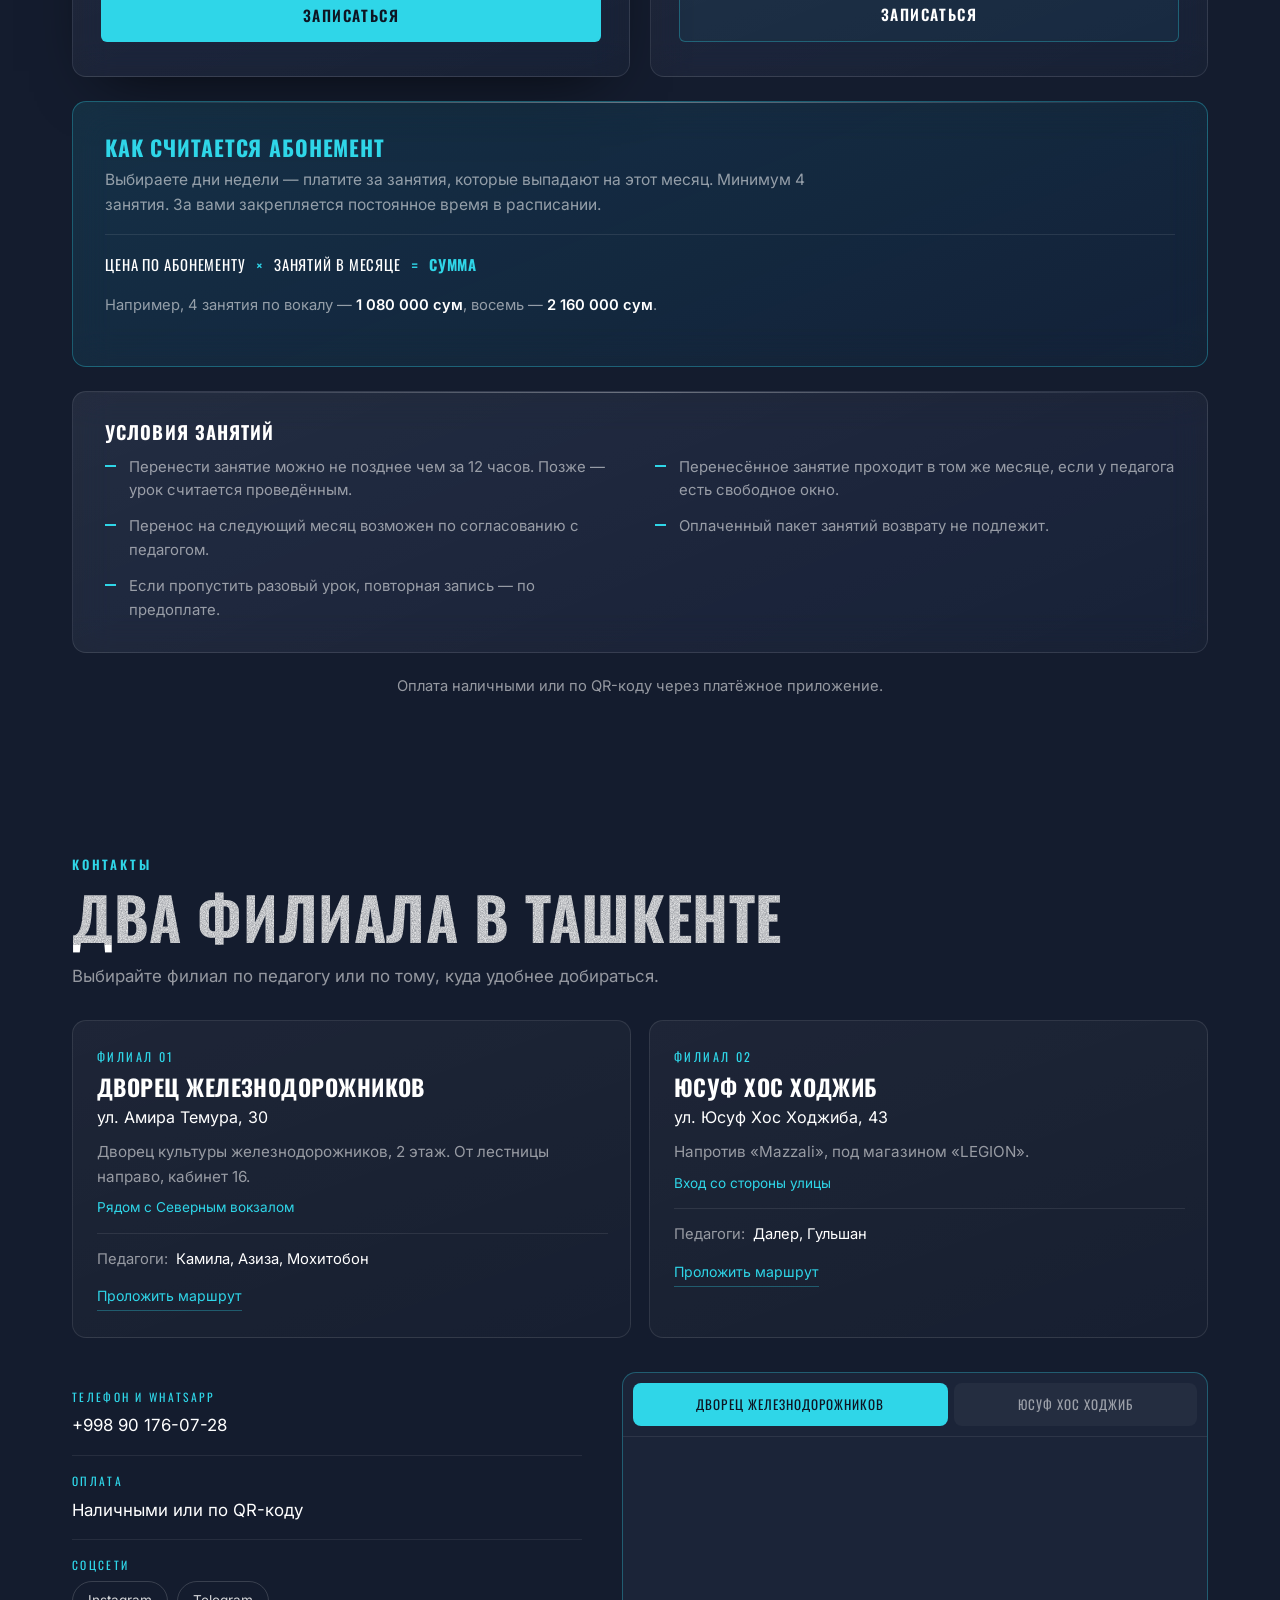
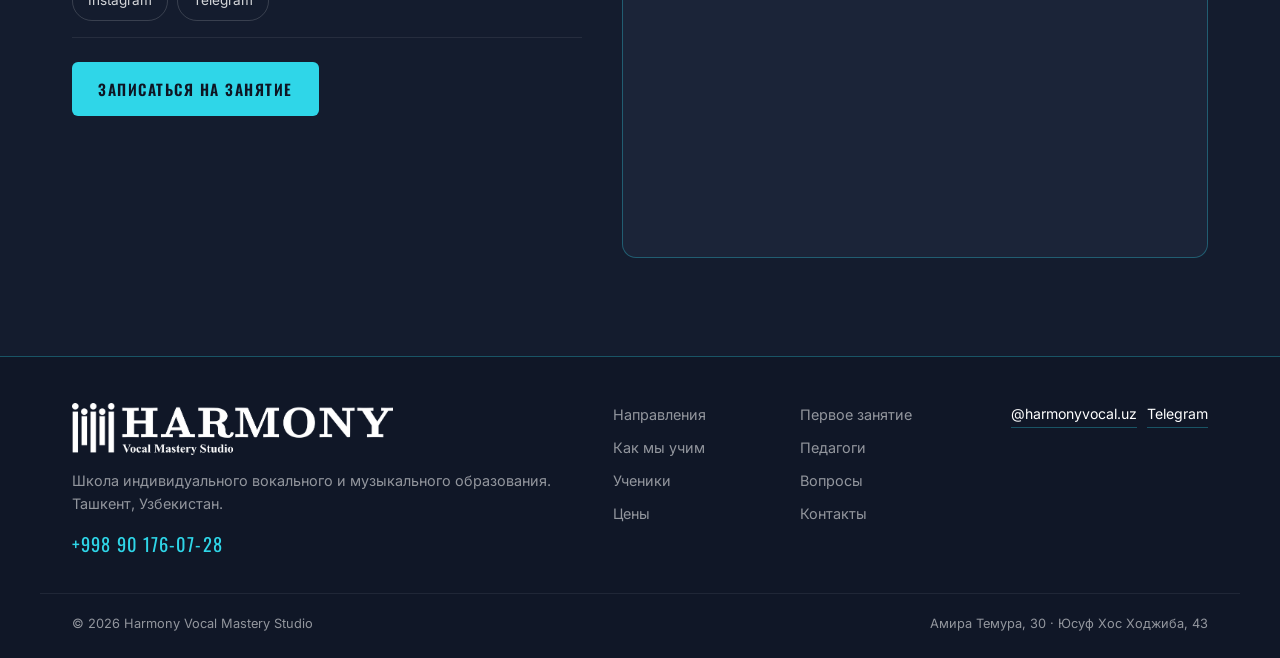
==== commit 03e3642c: "Прелоадер: только надпись и тонкое кольцо вокруг неё Прошлый вариант был перебором — владелец забрак" ====
--- a/index.html
+++ b/index.html
@@ -105,12 +105,11 @@
 
 <!-- ============ ПРЕЛОАДЕР ============ -->
 <div class="preloader" id="preloader" aria-hidden="true">
-  <!-- Знак студии на диске: бороздки крутятся как пластинка, поверх идёт
-       дуга загрузки. Кольца те же, что вокруг портретов педагогов. -->
-  <div class="preloader__disc">
-    <img class="preloader__mark" src="assets/img/logo-mark.svg" alt="" width="512" height="512">
-  </div>
-  <img class="preloader__logo" src="assets/img/logo.webp" alt="" width="865" height="140">
+  <!-- Тонкое кольцо вокруг самой надписи: намёк на пластинку и заодно
+       индикатор загрузки. Никакой заливки и свечения — просто линия. -->
+  <div class="preloader__ring">
+    <img class="preloader__logo" src="assets/img/logo.webp" alt="" width="865" height="140">
+  </div>
 </div>
 
 <!-- ============ ФОНОВЫЙ ДЕКОР ============ -->
--- a/assets/css/base.css
+++ b/assets/css/base.css
@@ -253,44 +253,33 @@
 }
 .preloader.is-hidden{ opacity:0; visibility:hidden; }
 
-/* Диск с бороздками: знак студии в центре, вокруг — виниловая пластинка
-   и дуга загрузки. Перекликается с кольцами вокруг портретов педагогов. */
-.preloader__disc{
+/* Кольцо вокруг надписи: пластинка и индикатор загрузки в одном.
+   Нарочно скромное — одна тонкая линия по кругу и один бирюзовый
+   сегмент, который по ней бежит. Ни заливки, ни свечения. */
+.preloader__ring{
   position:relative;
-  width:104px;
-  aspect-ratio:1;
   display:grid;
   place-items:center;
-}
-/* бороздки пластинки — крутятся медленно, как сам диск */
-.preloader__disc::before{
+  width:268px;
+  aspect-ratio:1;
+}
+.preloader__ring::before,
+.preloader__ring::after{
   content:'';
   position:absolute;
   inset:0;
   border-radius:50%;
-  background:
-    radial-gradient(circle at 50% 50%, rgba(47,214,232,.10) 0 30%, transparent 30%),
-    repeating-radial-gradient(circle at 50% 50%,
-      rgba(47,214,232,.16) 0 1px, transparent 1px 6px);
-  animation:discSpin 7s linear infinite;
-}
-/* дуга загрузки по внешнему краю — быстрее диска */
-.preloader__disc::after{
-  content:'';
-  position:absolute;
-  inset:-9px;
-  border-radius:50%;
-  border:2px solid rgba(47,214,232,.16);
-  border-top-color:var(--cyan);
-  animation:discSpin 1.1s linear infinite;
-}
-.preloader__mark{
-  position:relative;
-  width:46%;
-  height:auto;
-}
-
-@keyframes discSpin{
+  border:1px solid transparent;
+}
+/* сама окружность — еле заметная */
+.preloader__ring::before{ border-color:rgba(255,255,255,.10); }
+/* бегущий сегмент */
+.preloader__ring::after{
+  border-top-color:rgba(47,214,232,.7);
+  animation:ringSpin 1.3s linear infinite;
+}
+
+@keyframes ringSpin{
   to{ transform:rotate(360deg); }
 }
 
--- a/assets/css/responsive.css
+++ b/assets/css/responsive.css
@@ -141,6 +141,7 @@
   .header.is-stuck .logo__img{ height:30px; }
   .footer__logo{ height:52px; }
   .preloader__logo{ height:44px; }
+  .preloader__ring{ width:330px; }
 
   /* Приложение: текст + телефон */
   .app__inner{
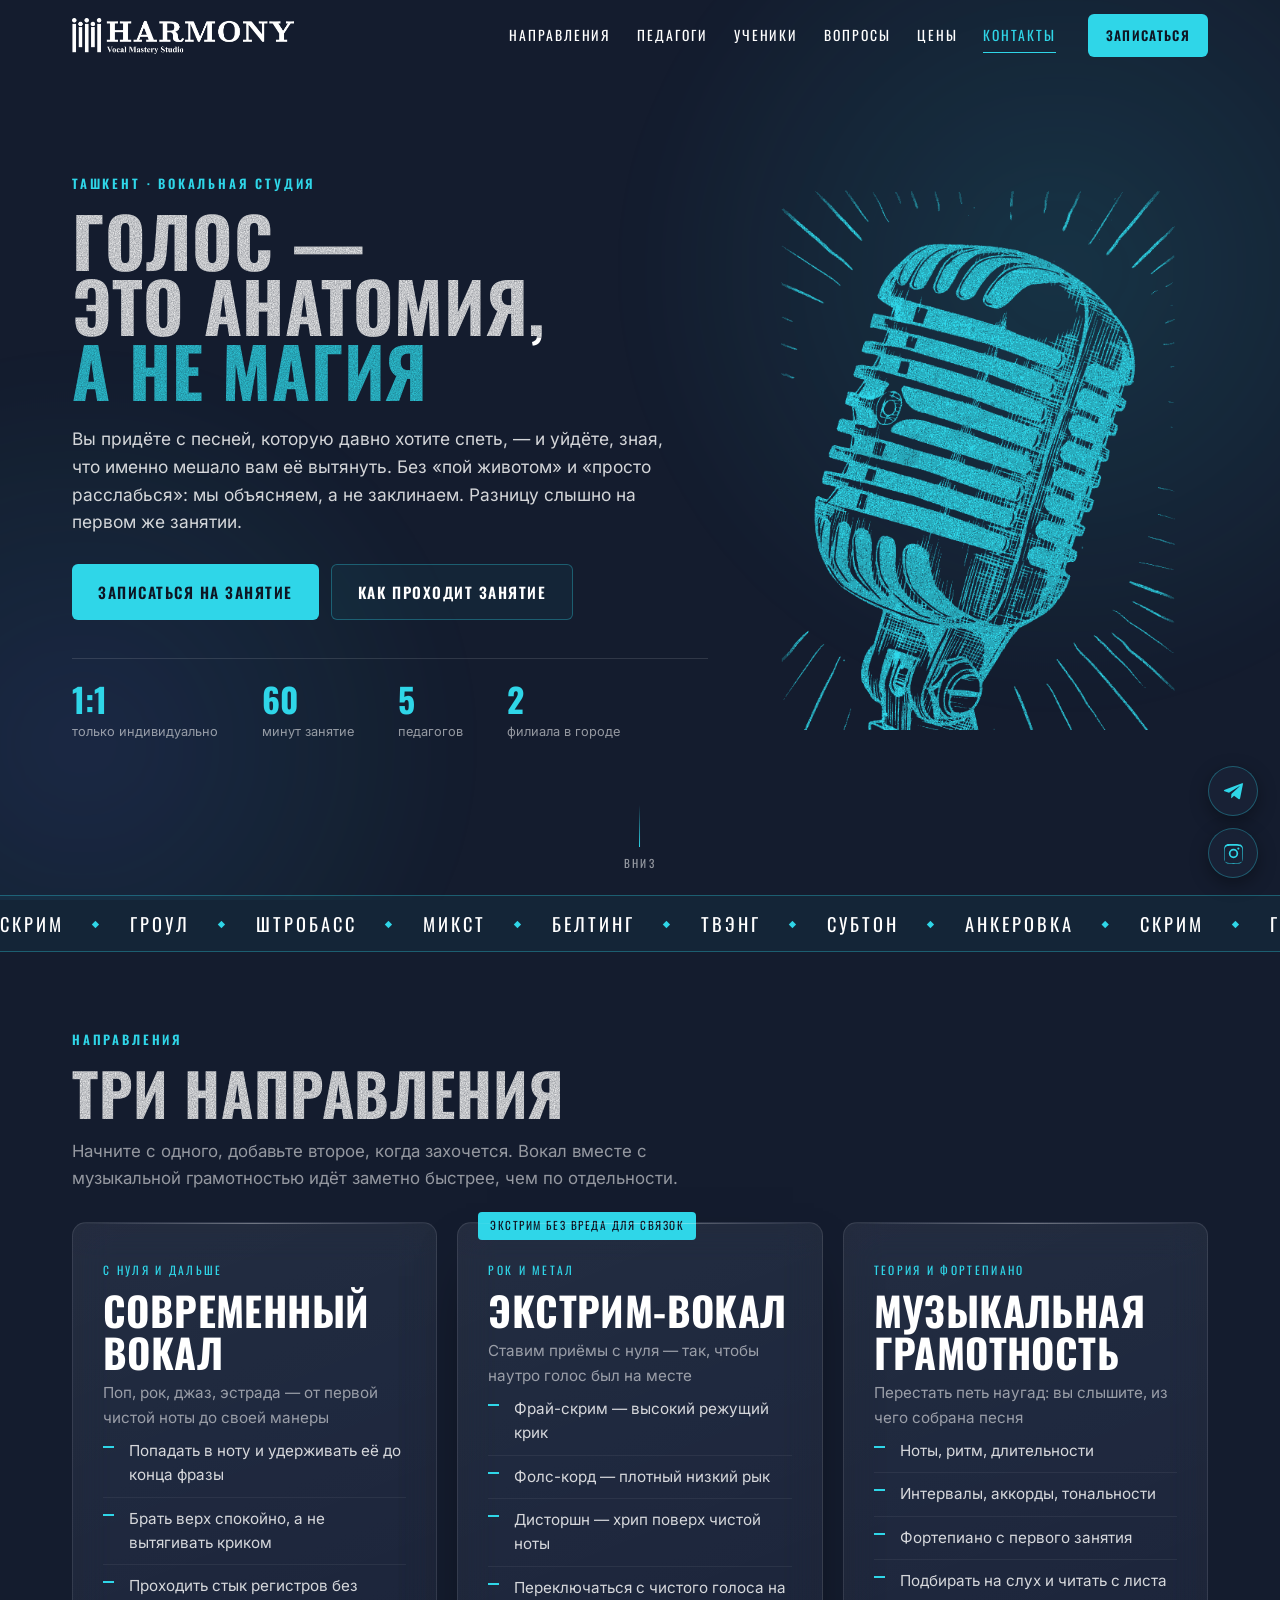
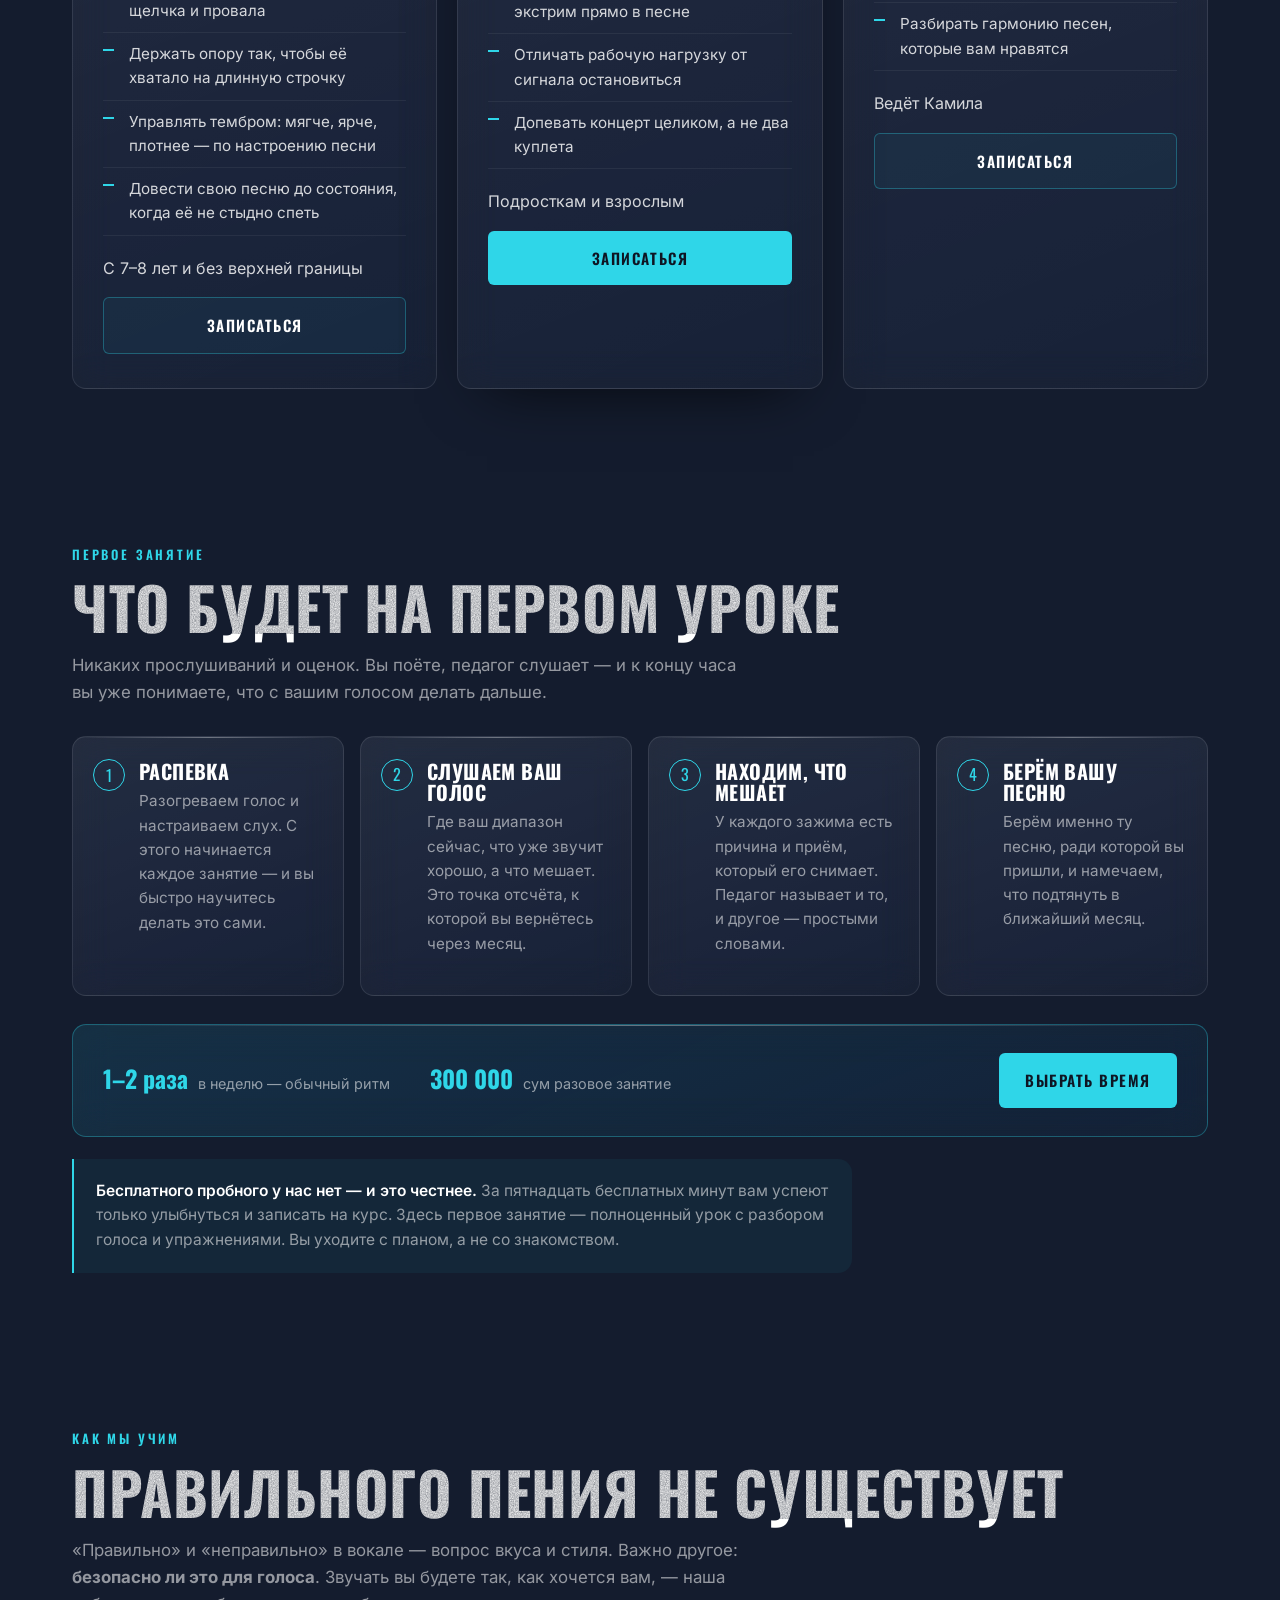
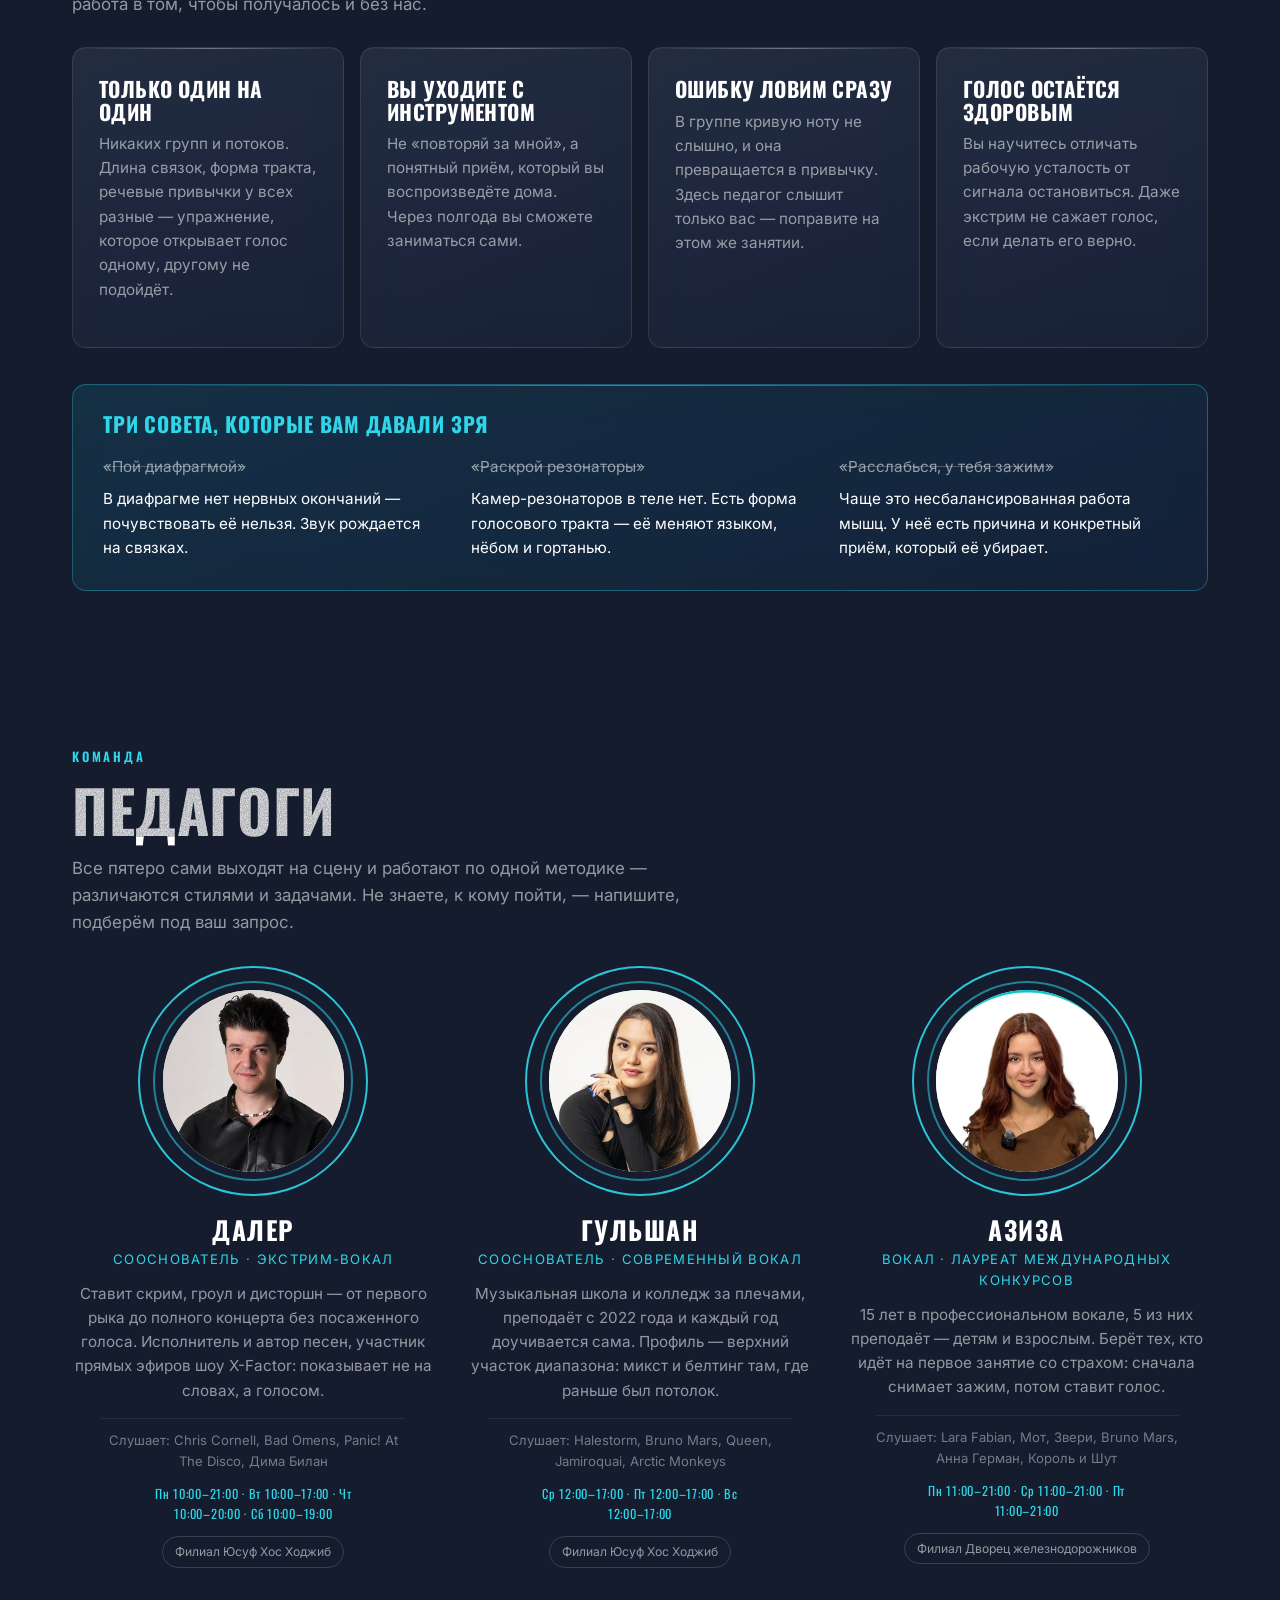
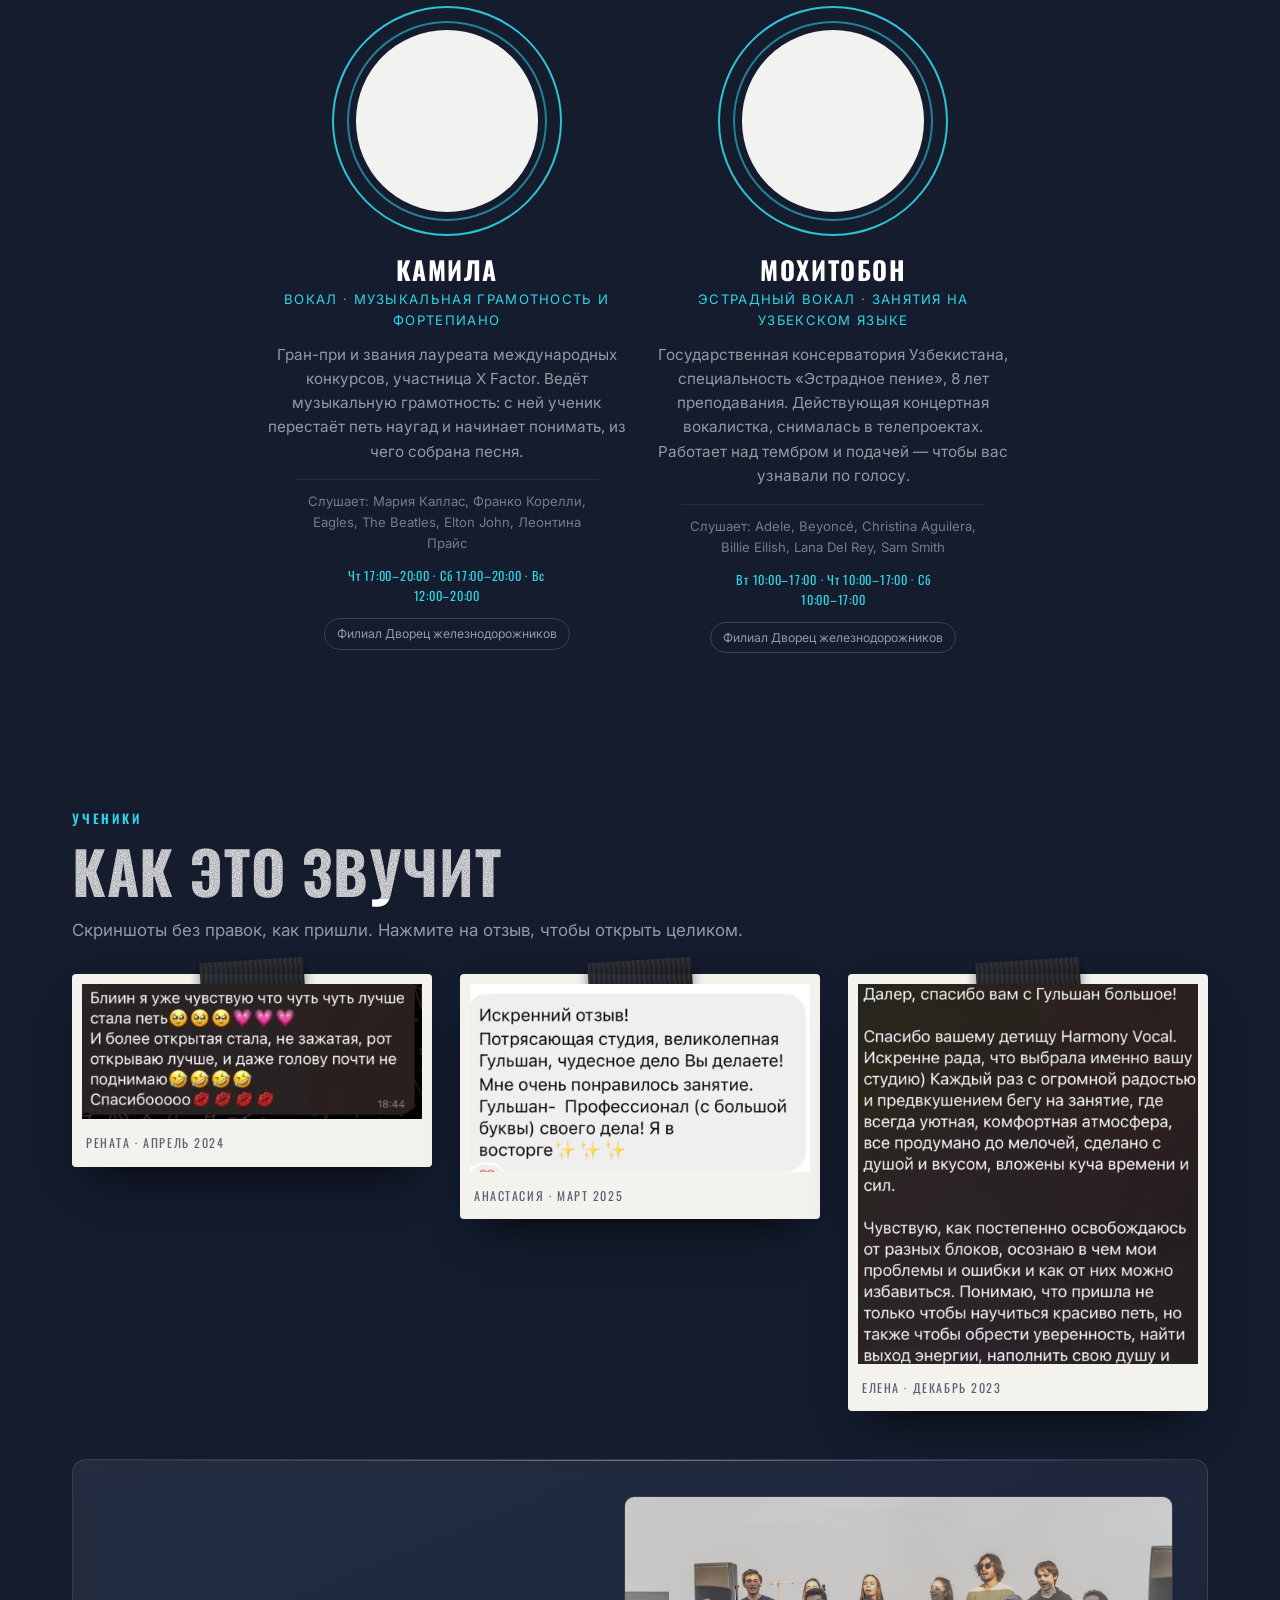
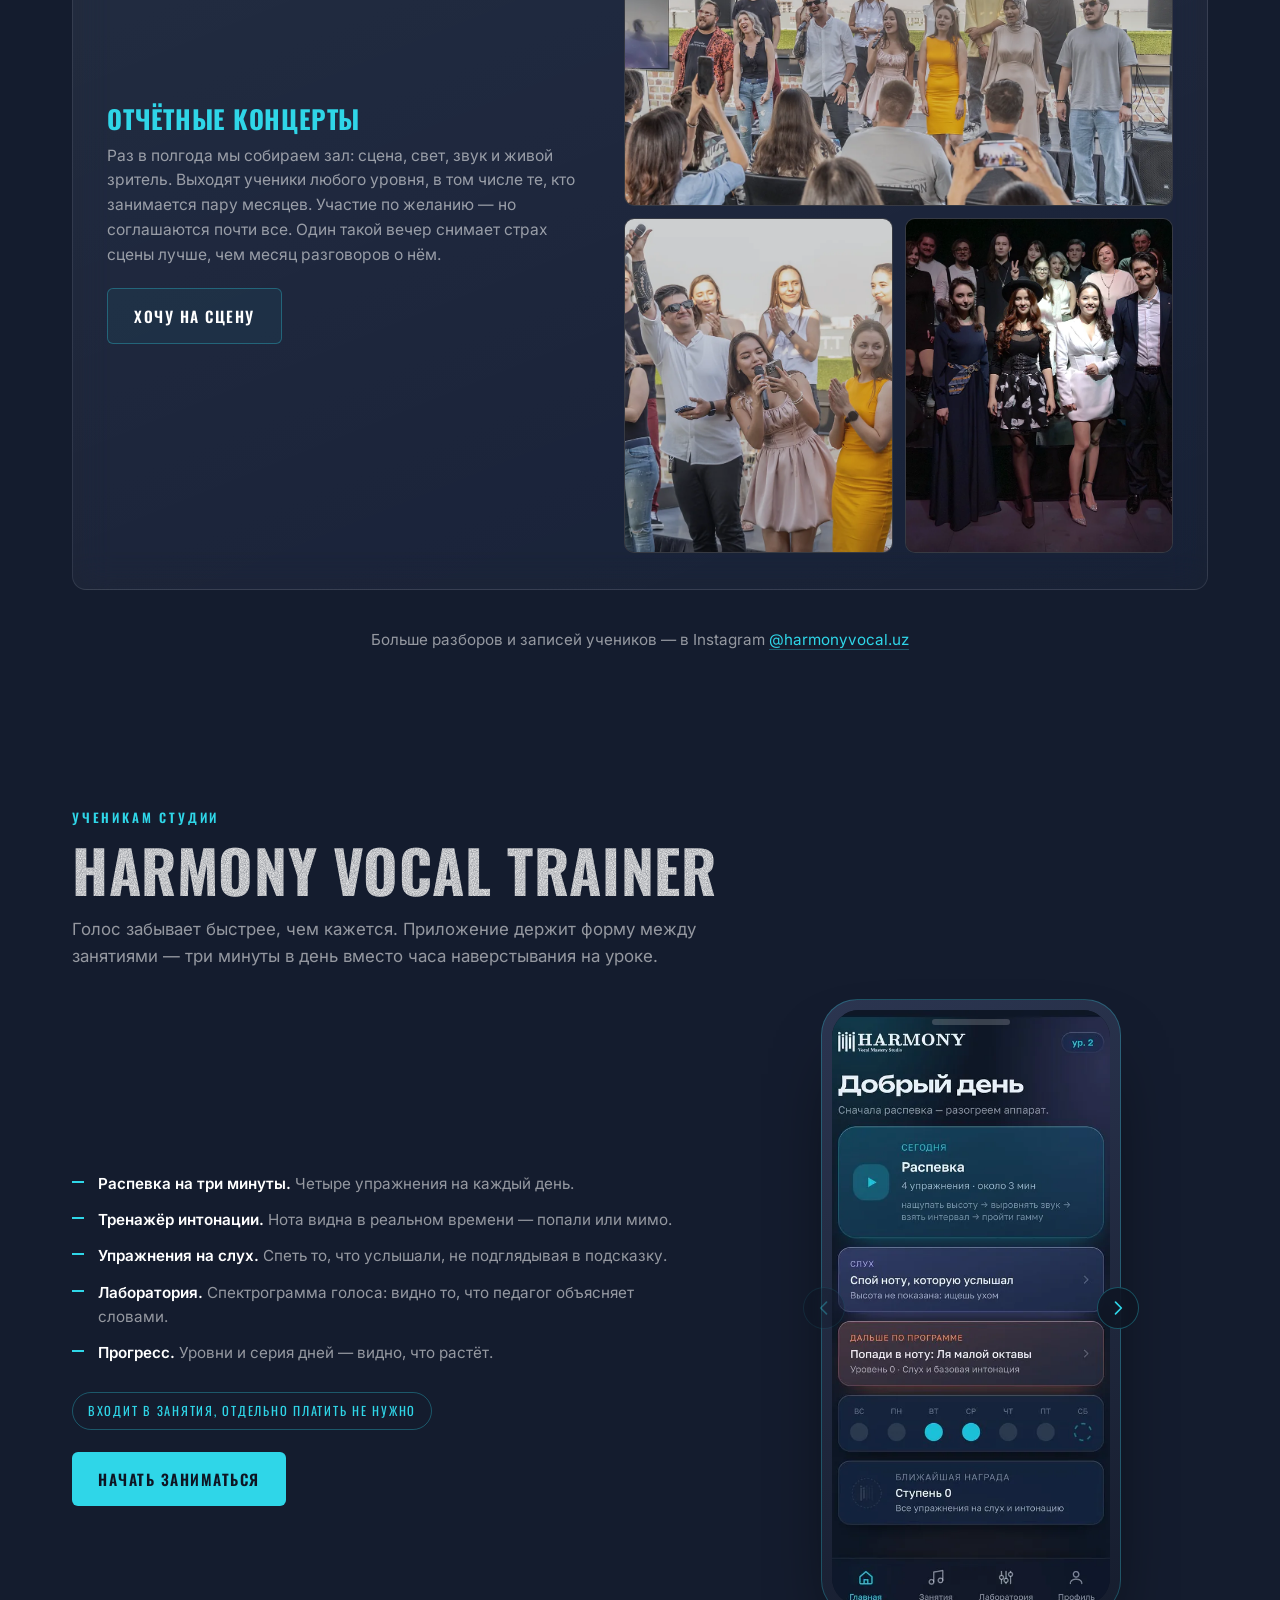
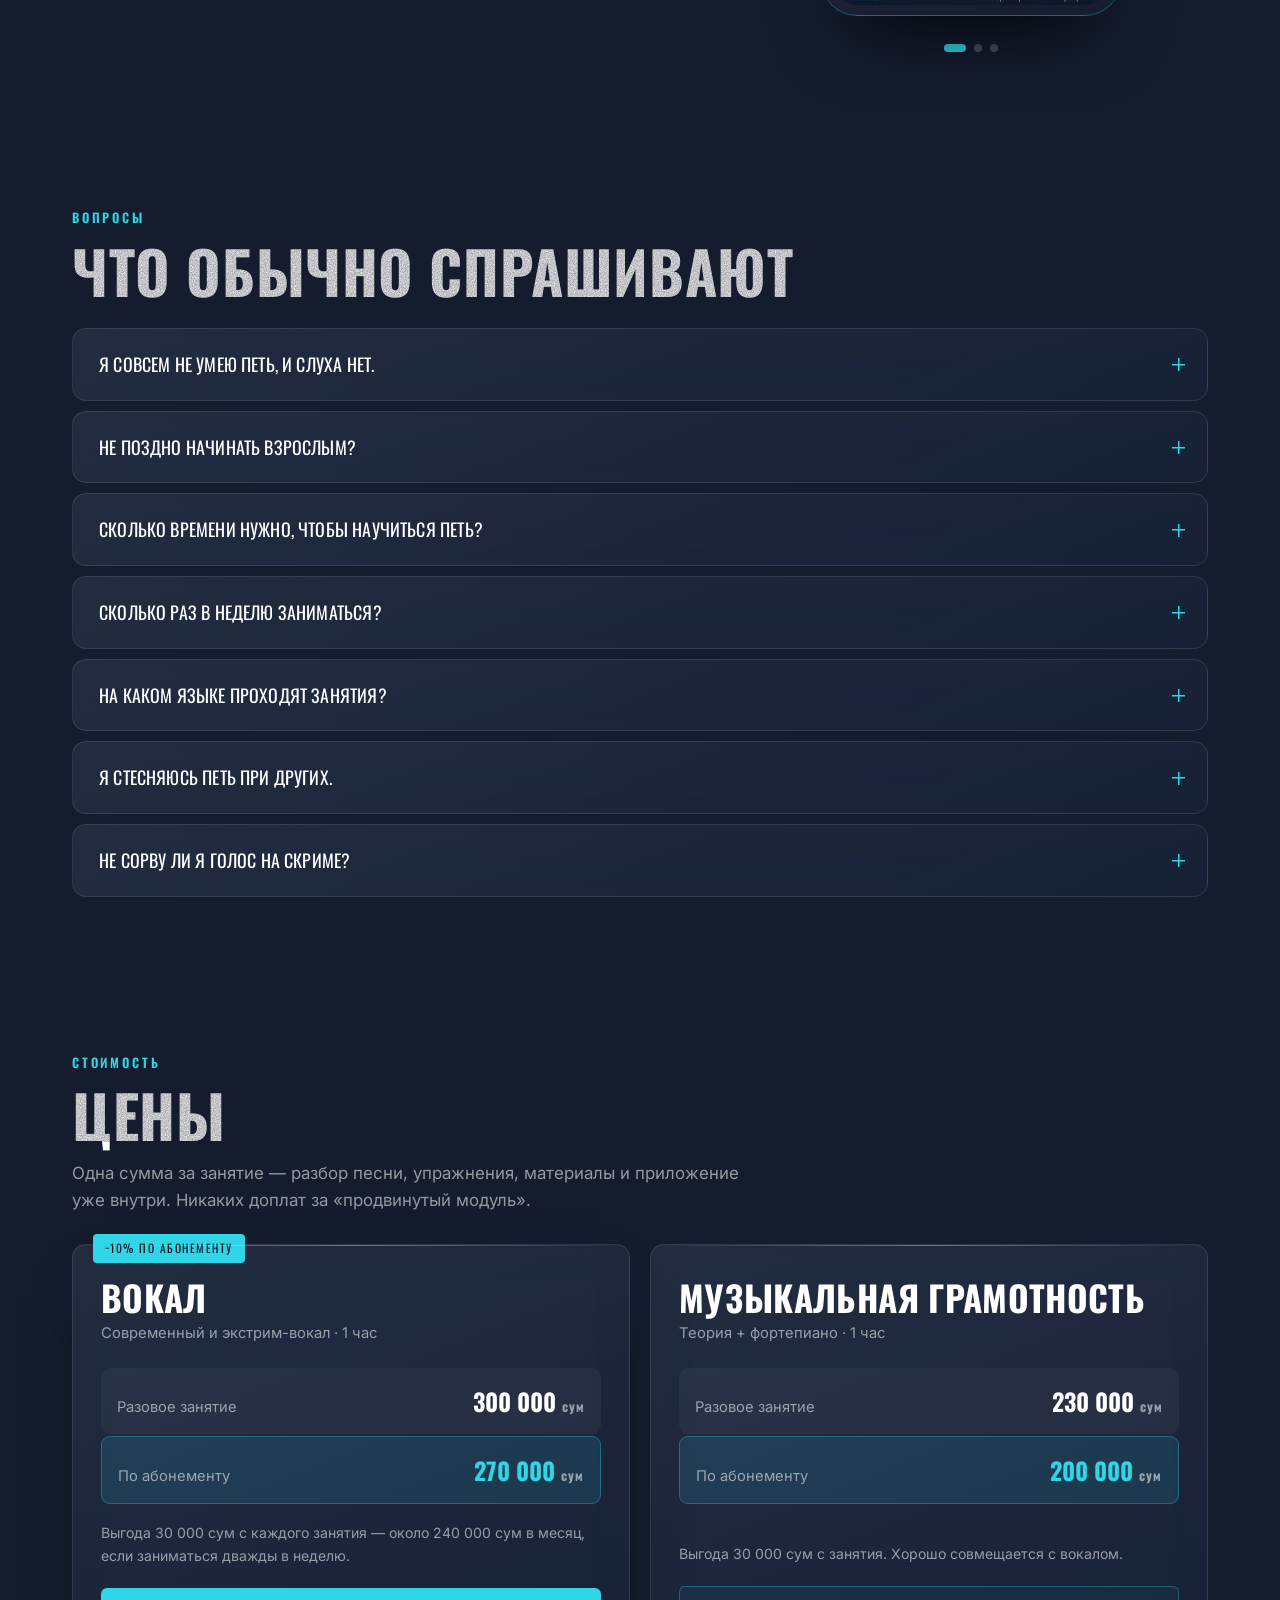
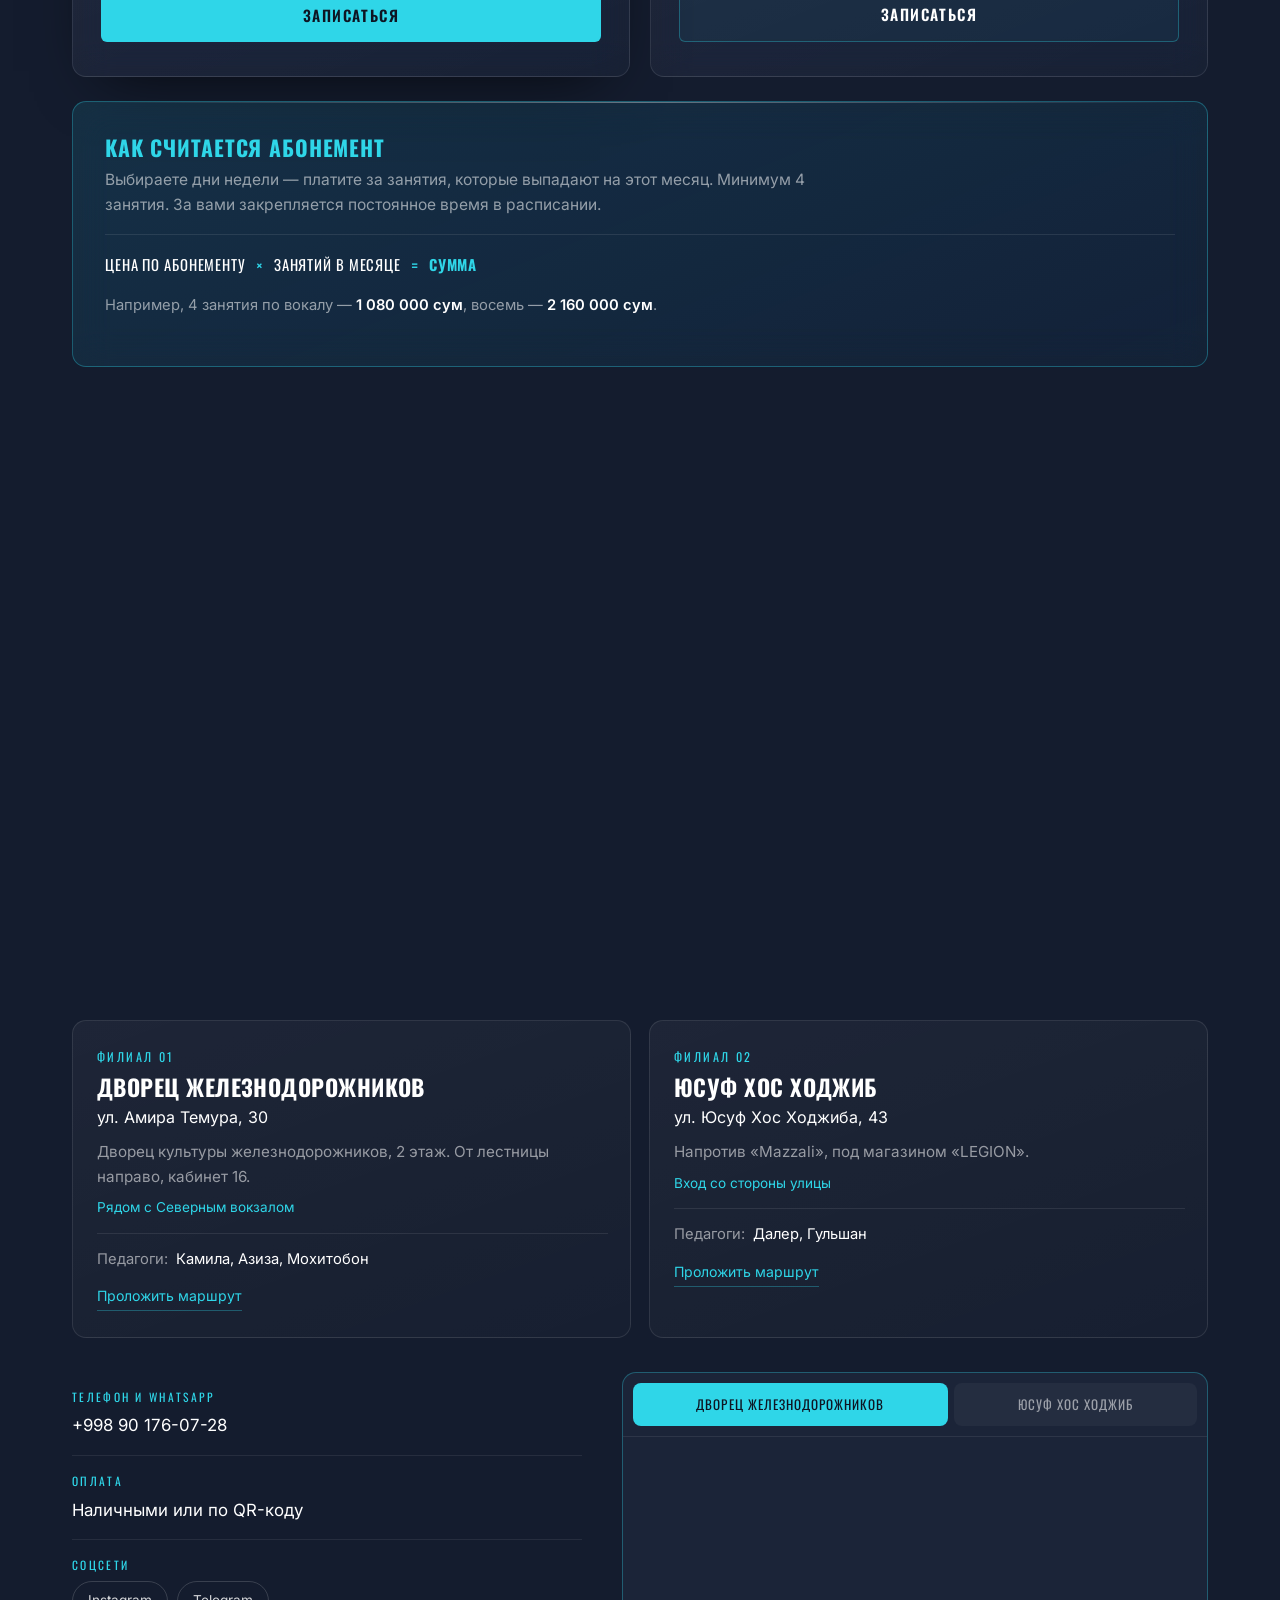
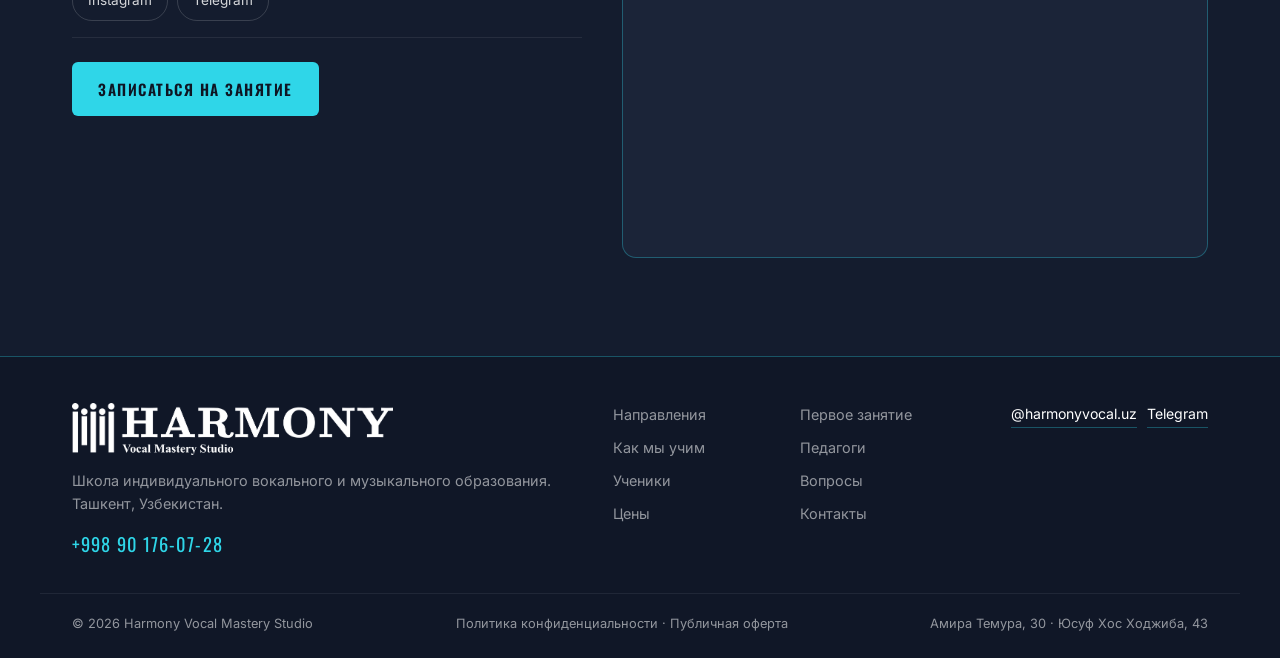
==== commit c367da3e: "Кнопки связи, правовые страницы и микроразметка для поисковиков Быстрая связь. Плавающие кнопки Tele" ====
--- a/index.html
+++ b/index.html
@@ -7,7 +7,6 @@
 
 <title>HARMONY — вокальная студия в Ташкенте | Индивидуальные занятия вокалом</title>
 <meta name="description" content="Вокальная студия Harmony в Ташкенте: современный вокал, экстрим-вокал, музыкальная грамотность. Занятия один на один, пять педагогов, два филиала. Научим петь вашу песню — и объясним, что именно мешало.">
-<meta name="keywords" content="вокал Ташкент, уроки вокала Ташкент, индивидуальные занятия вокалом, экстрим вокал, скрим обучение, гроул, музыкальная грамотность, фортепиано Ташкент, вокальная студия Узбекистан, Harmony">
 <link rel="canonical" href="https://harmonyvocal.uz/">
 
 <meta property="og:type" content="website">
@@ -40,65 +39,293 @@
 
 <script type="application/ld+json">
 {
-  "@context": "https://schema.org",
-  "@type": "MusicSchool",
-  "name": "Harmony Vocal Mastery Studio",
-  "description": "Вокальная студия в Ташкенте. Индивидуальные занятия по современному вокалу, экстрим-вокалу и музыкальной грамотности на анатомо-физиологической основе.",
-  "url": "https://harmonyvocal.uz/",
-  "image": "https://harmonyvocal.uz/assets/img/og-cover.jpg",
-  "logo": "https://harmonyvocal.uz/assets/img/logo-mark.png",
-  "sameAs": [
-    "https://www.instagram.com/harmonyvocal.uz",
-    "https://t.me/harmonyvocal_uz"
-  ],
-  "telephone": "+998901760728",
-  "priceRange": "200000-300000 UZS",
-  "currenciesAccepted": "UZS",
-  "paymentAccepted": "Наличные, оплата по QR-коду",
-  "areaServed": "Ташкент",
-  "address": {
+ "@context": "https://schema.org",
+ "@type": "MusicSchool",
+ "name": "Harmony Vocal Mastery Studio",
+ "description": "Вокальная студия в Ташкенте. Индивидуальные занятия по современному вокалу, экстрим-вокалу и музыкальной грамотности на анатомо-физиологической основе.",
+ "url": "https://harmonyvocal.uz/",
+ "image": "https://harmonyvocal.uz/assets/img/og-cover.jpg",
+ "logo": "https://harmonyvocal.uz/assets/img/logo-mark.png",
+ "sameAs": [
+  "https://www.instagram.com/harmonyvocal.uz",
+  "https://t.me/harmonyvocal_uz"
+ ],
+ "telephone": "+998901760728",
+ "priceRange": "200000-300000 UZS",
+ "currenciesAccepted": "UZS",
+ "paymentAccepted": "Наличные, оплата по QR-коду",
+ "areaServed": "Ташкент",
+ "address": {
+  "@type": "PostalAddress",
+  "streetAddress": "ул. Амира Темура, 30, Дворец культуры железнодорожников, 2 этаж, каб. 16",
+  "addressLocality": "Ташкент",
+  "addressCountry": "UZ"
+ },
+ "geo": {
+  "@type": "GeoCoordinates",
+  "latitude": 41.2953476,
+  "longitude": 69.2863988
+ },
+ "location": [
+  {
+   "@type": "Place",
+   "name": "Harmony — Дворец железнодорожников",
+   "address": {
     "@type": "PostalAddress",
     "streetAddress": "ул. Амира Темура, 30, Дворец культуры железнодорожников, 2 этаж, каб. 16",
     "addressLocality": "Ташкент",
     "addressCountry": "UZ"
-  },
-  "geo": { "@type": "GeoCoordinates", "latitude": 41.2953476, "longitude": 69.2863988 },
-  "location": [
-    {
-      "@type": "Place",
-      "name": "Harmony — Дворец железнодорожников",
-      "address": {
-        "@type": "PostalAddress",
-        "streetAddress": "ул. Амира Темура, 30, Дворец культуры железнодорожников, 2 этаж, каб. 16",
-        "addressLocality": "Ташкент",
-        "addressCountry": "UZ"
-      },
-      "geo": { "@type": "GeoCoordinates", "latitude": 41.2953476, "longitude": 69.2863988 }
-    },
-    {
-      "@type": "Place",
-      "name": "Harmony — Юсуф Хос Ходжиб",
-      "address": {
-        "@type": "PostalAddress",
-        "streetAddress": "ул. Юсуф Хос Ходжиба, 43, под магазином LEGION, напротив Mazzali",
-        "addressLocality": "Ташкент",
-        "addressCountry": "UZ"
-      },
-      "geo": { "@type": "GeoCoordinates", "latitude": 41.2988056, "longitude": 69.2596944 }
-    }
-  ],
-  "hasOfferCatalog": {
-    "@type": "OfferCatalog",
-    "name": "Занятия в студии Harmony",
-    "itemListElement": [
-      { "@type": "Offer", "name": "Вокал — разовое занятие (1 час)", "price": "300000", "priceCurrency": "UZS" },
-      { "@type": "Offer", "name": "Вокал — занятие по абонементу (1 час)", "price": "270000", "priceCurrency": "UZS" },
-      { "@type": "Offer", "name": "Музыкальная грамотность — разовое занятие (1 час)", "price": "230000", "priceCurrency": "UZS" },
-      { "@type": "Offer", "name": "Музыкальная грамотность — занятие по абонементу (1 час)", "price": "200000", "priceCurrency": "UZS" }
-    ]
+   },
+   "geo": {
+    "@type": "GeoCoordinates",
+    "latitude": 41.2953476,
+    "longitude": 69.2863988
+   }
+  },
+  {
+   "@type": "Place",
+   "name": "Harmony — Юсуф Хос Ходжиб",
+   "address": {
+    "@type": "PostalAddress",
+    "streetAddress": "ул. Юсуф Хос Ходжиба, 43, под магазином LEGION, напротив Mazzali",
+    "addressLocality": "Ташкент",
+    "addressCountry": "UZ"
+   },
+   "geo": {
+    "@type": "GeoCoordinates",
+    "latitude": 41.2988056,
+    "longitude": 69.2596944
+   }
   }
+ ],
+ "hasOfferCatalog": {
+  "@type": "OfferCatalog",
+  "name": "Занятия в студии Harmony",
+  "itemListElement": [
+   {
+    "@type": "Offer",
+    "name": "Вокал — разовое занятие (1 час)",
+    "price": "300000",
+    "priceCurrency": "UZS"
+   },
+   {
+    "@type": "Offer",
+    "name": "Вокал — занятие по абонементу (1 час)",
+    "price": "270000",
+    "priceCurrency": "UZS"
+   },
+   {
+    "@type": "Offer",
+    "name": "Музыкальная грамотность — разовое занятие (1 час)",
+    "price": "230000",
+    "priceCurrency": "UZS"
+   },
+   {
+    "@type": "Offer",
+    "name": "Музыкальная грамотность — занятие по абонементу (1 час)",
+    "price": "200000",
+    "priceCurrency": "UZS"
+   }
+  ]
+ },
+ "employee": [
+  {
+   "@type": "Person",
+   "name": "Далер",
+   "jobTitle": "Педагог по вокалу и экстрим-вокалу"
+  },
+  {
+   "@type": "Person",
+   "name": "Гульшан",
+   "jobTitle": "Педагог по вокалу, сооснователь студии"
+  },
+  {
+   "@type": "Person",
+   "name": "Азиза",
+   "jobTitle": "Педагог по вокалу"
+  },
+  {
+   "@type": "Person",
+   "name": "Камила",
+   "jobTitle": "Педагог по вокалу, музыкальной грамотности и фортепиано"
+  },
+  {
+   "@type": "Person",
+   "name": "Мохитобон",
+   "jobTitle": "Педагог по эстрадному вокалу, занятия на узбекском языке"
+  }
+ ],
+ "availableLanguage": [
+  {
+   "@type": "Language",
+   "name": "Russian"
+  },
+  {
+   "@type": "Language",
+   "name": "Uzbek"
+  }
+ ],
+ "knowsLanguage": [
+  "ru",
+  "uz"
+ ]
 }
 </script>
+<!-- SCHEMA-AUTO:BEGIN — собрано tools/schema.py, руками не править -->
+<script type="application/ld+json">
+{
+ "@context": "https://schema.org",
+ "@type": "FAQPage",
+ "mainEntity": [
+  {
+   "@type": "Question",
+   "name": "Я совсем не умею петь, и слуха нет.",
+   "acceptedAnswer": {
+    "@type": "Answer",
+    "text": "Так приходит большинство наших учеников. «Нет слуха» почти всегда значит другое: высоту вы слышите, но пока не попадаете в неё голосом. Это два разных навыка, и второй тренируется — как растяжка или удар в спорте."
+   }
+  },
+  {
+   "@type": "Question",
+   "name": "Не поздно начинать взрослым?",
+   "acceptedAnswer": {
+    "@type": "Answer",
+    "text": "Нет. Голос — это мышцы, они тренируются в любом возрасте. У взрослых даже есть фора: объяснение вы понимаете с первого раза, а не с десятого, и дома занимаетесь без напоминаний."
+   }
+  },
+  {
+   "@type": "Question",
+   "name": "Сколько времени нужно, чтобы научиться петь?",
+   "acceptedAnswer": {
+    "@type": "Answer",
+    "text": "Смотря чего вы хотите. Чище попадать в ноты — обычно несколько занятий. Уверенно вытянуть свою песню целиком — несколько месяцев. На первом уроке педагог скажет, где вы сейчас и сколько займёт именно ваша задача."
+   }
+  },
+  {
+   "@type": "Question",
+   "name": "Сколько раз в неделю заниматься?",
+   "acceptedAnswer": {
+    "@type": "Answer",
+    "text": "Один-два раза. Два дают заметно более быстрый результат, один работает, если вы занимаетесь дома по десять минут в день. Меньше раза в неделю — голос успевает откатываться назад."
+   }
+  },
+  {
+   "@type": "Question",
+   "name": "На каком языке проходят занятия?",
+   "acceptedAnswer": {
+    "@type": "Answer",
+    "text": "На русском и на узбекском — как вам удобнее. На узбекском ведёт Мохитобон, выпускница Государственной консерватории Узбекистана. Скажите при записи, и мы подберём педагога."
+   }
+  },
+  {
+   "@type": "Question",
+   "name": "Я стесняюсь петь при других.",
+   "acceptedAnswer": {
+    "@type": "Answer",
+    "text": "Поэтому мы и занимаемся один на один: в кабинете только вы и педагог, никакой группы, при которой страшно ошибиться. Азиза отдельно работает с зажатостью — с ней распеваются даже те, кто раньше не пел ни при ком."
+   }
+  },
+  {
+   "@type": "Question",
+   "name": "Не сорву ли я голос на скриме?",
+   "acceptedAnswer": {
+    "@type": "Answer",
+    "text": "Голос сажает не техника, а пение через силу. С первого занятия учим отличать рабочую нагрузку от сигнала остановиться и ставим разогрев с охлаждением. При таком подходе экстрим выдерживает и регулярные концерты."
+   }
+  }
+ ]
+}
+</script>
+<script type="application/ld+json">
+{
+ "@context": "https://schema.org",
+ "@type": "ItemList",
+ "itemListElement": [
+  {
+   "@type": "ListItem",
+   "position": 1,
+   "item": {
+    "@type": "Course",
+    "name": "Современный вокал",
+    "description": "Поп, рок, джаз, эстрада — от первой чистой ноты до своей манеры. Чему учим: Попадать в ноту и удерживать её до конца фразы; Брать верх спокойно, а не вытягивать криком; Проходить стык регистров без щелчка и провала; Держать опору так, чтобы её хватало на длинную строчку; Управлять тембром: мягче, ярче, плотнее — по настроению песни; Довести свою песню до состояния, когда её не стыдно спеть.",
+    "provider": {
+     "@type": "MusicSchool",
+     "name": "Harmony Vocal Mastery Studio",
+     "sameAs": "https://harmonyvocal.uz/"
+    },
+    "hasCourseInstance": {
+     "@type": "CourseInstance",
+     "courseMode": "onsite",
+     "courseWorkload": "PT1H",
+     "location": {
+      "@type": "Place",
+      "address": {
+       "@type": "PostalAddress",
+       "addressLocality": "Ташкент",
+       "addressCountry": "UZ"
+      }
+     }
+    }
+   }
+  },
+  {
+   "@type": "ListItem",
+   "position": 2,
+   "item": {
+    "@type": "Course",
+    "name": "Экстрим-вокал",
+    "description": "Ставим приёмы с нуля — так, чтобы наутро голос был на месте. Чему учим: Фрай-скрим — высокий режущий крик; Фолс-корд — плотный низкий рык; Дисторшн — хрип поверх чистой ноты; Переключаться с чистого голоса на экстрим прямо в песне; Отличать рабочую нагрузку от сигнала остановиться; Допевать концерт целиком, а не два куплета.",
+    "provider": {
+     "@type": "MusicSchool",
+     "name": "Harmony Vocal Mastery Studio",
+     "sameAs": "https://harmonyvocal.uz/"
+    },
+    "hasCourseInstance": {
+     "@type": "CourseInstance",
+     "courseMode": "onsite",
+     "courseWorkload": "PT1H",
+     "location": {
+      "@type": "Place",
+      "address": {
+       "@type": "PostalAddress",
+       "addressLocality": "Ташкент",
+       "addressCountry": "UZ"
+      }
+     }
+    }
+   }
+  },
+  {
+   "@type": "ListItem",
+   "position": 3,
+   "item": {
+    "@type": "Course",
+    "name": "Музыкальная грамотность",
+    "description": "Перестать петь наугад: вы слышите, из чего собрана песня. Чему учим: Ноты, ритм, длительности; Интервалы, аккорды, тональности; Фортепиано с первого занятия; Подбирать на слух и читать с листа; Разбирать гармонию песен, которые вам нравятся.",
+    "provider": {
+     "@type": "MusicSchool",
+     "name": "Harmony Vocal Mastery Studio",
+     "sameAs": "https://harmonyvocal.uz/"
+    },
+    "hasCourseInstance": {
+     "@type": "CourseInstance",
+     "courseMode": "onsite",
+     "courseWorkload": "PT1H",
+     "location": {
+      "@type": "Place",
+      "address": {
+       "@type": "PostalAddress",
+       "addressLocality": "Ташкент",
+       "addressCountry": "UZ"
+      }
+     }
+    }
+   }
+  }
+ ]
+}
+</script>
+<!-- SCHEMA-AUTO:END -->
 </head>
 
 <body>
@@ -110,6 +337,25 @@
   <div class="preloader__ring">
     <img class="preloader__logo" src="assets/img/logo.webp" alt="" width="865" height="140">
   </div>
+</div>
+
+<!-- ============ БЫСТРАЯ СВЯЗЬ ============ -->
+<!-- Плавающие кнопки: написать быстрее, чем искать контакты внизу страницы.
+     Держим их маленькими и в углу — виджет Altegio когда-то убрали именно
+     за то, что его круглая кнопка лезла поверх контента. -->
+<div class="quick" aria-label="Быстрая связь">
+  <a class="quick__btn quick__btn--tg" href="https://t.me/harmonyvocal_uz"
+     target="_blank" rel="noopener" aria-label="Написать в Telegram" data-quick="telegram">
+    <svg viewBox="0 0 24 24" aria-hidden="true" focusable="false">
+      <path d="M21.9 4.3 18.9 19.1c-.2 1-.8 1.2-1.7.8l-4.6-3.4-2.2 2.1c-.2.2-.5.5-.9.5l.3-4.6 8.4-7.6c.4-.3-.1-.5-.6-.2L7.3 13.2 2.7 11.8c-1-.3-1-1 .2-1.5l18-6.9c.8-.3 1.5.2 1 .9z"/>
+    </svg>
+  </a>
+  <a class="quick__btn quick__btn--ig" href="https://www.instagram.com/harmonyvocal.uz"
+     target="_blank" rel="noopener" aria-label="Instagram студии" data-quick="instagram">
+    <svg viewBox="0 0 24 24" aria-hidden="true" focusable="false">
+      <path d="M12 2.2c3.2 0 3.6 0 4.9.1 1.2.1 1.8.2 2.2.4.6.2 1 .5 1.4.9.4.4.7.8.9 1.4.2.4.4 1 .4 2.2.1 1.3.1 1.7.1 4.9s0 3.6-.1 4.9c-.1 1.2-.2 1.8-.4 2.2-.2.6-.5 1-.9 1.4-.4.4-.8.7-1.4.9-.4.2-1 .4-2.2.4-1.3.1-1.7.1-4.9.1s-3.6 0-4.9-.1c-1.2-.1-1.8-.2-2.2-.4-.6-.2-1-.5-1.4-.9-.4-.4-.7-.8-.9-1.4-.2-.4-.4-1-.4-2.2C2.2 15.6 2.2 15.2 2.2 12s0-3.6.1-4.9c.1-1.2.2-1.8.4-2.2.2-.6.5-1 .9-1.4.4-.4.8-.7 1.4-.9.4-.2 1-.4 2.2-.4C8.4 2.2 8.8 2.2 12 2.2zm0 1.8c-3.1 0-3.5 0-4.8.1-1.1 0-1.7.2-2.1.3-.5.2-.9.4-1.2.8-.4.3-.6.7-.8 1.2-.1.4-.3 1-.3 2.1-.1 1.3-.1 1.7-.1 4.8s0 3.5.1 4.8c0 1.1.2 1.7.3 2.1.2.5.4.9.8 1.2.3.4.7.6 1.2.8.4.1 1 .3 2.1.3 1.3.1 1.7.1 4.8.1s3.5 0 4.8-.1c1.1 0 1.7-.2 2.1-.3.5-.2.9-.4 1.2-.8.4-.3.6-.7.8-1.2.1-.4.3-1 .3-2.1.1-1.3.1-1.7.1-4.8s0-3.5-.1-4.8c0-1.1-.2-1.7-.3-2.1-.2-.5-.4-.9-.8-1.2-.3-.4-.7-.6-1.2-.8-.4-.1-1-.3-2.1-.3-1.3-.1-1.7-.1-4.8-.1zm0 3.1a4.9 4.9 0 1 1 0 9.8 4.9 4.9 0 0 1 0-9.8zm0 8a3.1 3.1 0 1 0 0-6.2 3.1 3.1 0 0 0 0 6.2zm6.2-8.2a1.1 1.1 0 1 1-2.3 0 1.1 1.1 0 0 1 2.3 0z"/>
+    </svg>
+  </a>
 </div>
 
 <!-- ============ ФОНОВЫЙ ДЕКОР ============ -->
@@ -898,8 +1144,12 @@
 
   </div>
   <div class="container footer__bottom">
-    <p>© <span id="year">2026</span> Harmony Vocal Mastery Studio</p>
-    <p>Амира Темура, 30 · Юсуф Хос Ходжиба, 43</p>
+    <p class="footer__copy">© <span id="year">2026</span> Harmony Vocal Mastery Studio</p>
+    <p class="footer__legal">
+      <a href="privacy.html">Политика конфиденциальности</a> ·
+      <a href="offer.html">Публичная оферта</a>
+    </p>
+    <p class="footer__addr">Амира Темура, 30 · Юсуф Хос Ходжиба, 43</p>
   </div>
 </footer>
 
--- a/assets/css/sections.css
+++ b/assets/css/sections.css
@@ -1447,3 +1447,46 @@
 @media (prefers-reduced-motion: reduce){
   .sheen{ display:none; }
 }
+
+.footer__legal a{ color:var(--muted); }
+.footer__legal a:hover{ color:var(--cyan); }
+
+/* ================= БЫСТРАЯ СВЯЗЬ =================
+   Две небольшие кнопки в правом нижнем углу. Осознанно сдержанные:
+   виджет Altegio убрали как раз за навязчивую круглую кнопку поверх
+   страницы, поэтому здесь ни пульсаций, ни подписей — только иконки.
+   На мобильном они ниже и мельче, чтобы не спорить с кнопками записи. */
+.quick{
+  position:fixed;
+  right:14px;
+  bottom:14px;
+  z-index:90;
+  display:flex;
+  flex-direction:column;
+  gap:10px;
+}
+.quick__btn{
+  display:grid;
+  place-items:center;
+  width:44px;
+  height:44px;
+  border-radius:50%;
+  background:var(--bg-2);
+  border:1px solid var(--cyan-line);
+  color:var(--cyan);
+  box-shadow:0 6px 18px rgba(0,0,0,.35);
+  transition:transform .25s var(--ease), border-color .25s, color .25s;
+}
+@supports ((backdrop-filter: blur(1px)) or (-webkit-backdrop-filter: blur(1px))){
+  .quick__btn{
+    background:rgba(27,36,56,.72);
+    -webkit-backdrop-filter:blur(12px) saturate(1.2);
+    backdrop-filter:blur(12px) saturate(1.2);
+  }
+}
+.quick__btn svg{ width:21px; height:21px; fill:currentColor; }
+.quick__btn:hover{ transform:translateY(-2px); border-color:var(--cyan); color:var(--white); }
+.quick__btn:focus-visible{ outline:2px solid var(--cyan); outline-offset:3px; }
+
+/* при открытом мобильном меню кнопки убираем — иначе висят поверх него */
+body.nav-open .quick{ display:none; }
--- a/assets/css/responsive.css
+++ b/assets/css/responsive.css
@@ -167,6 +167,10 @@
   .hero__title{ font-size:clamp(3.6rem, 5.4vw, 6.6rem); }
   .section__title{ font-size:clamp(3rem, 4.6vw, 4.6rem); }
   .marquee__track{ font-size:1.15rem; }
+  /* на десктопе кнопки связи чуть крупнее и дальше от края */
+  .quick{ right:22px; bottom:22px; gap:12px; }
+  .quick__btn{ width:50px; height:50px; }
+  .quick__btn svg{ width:23px; height:23px; }
   .marquee__group{ gap:28px; padding-right:28px; }
 }
 
@@ -183,6 +187,6 @@
 
 /* ---------- Печать ---------- */
 @media print{
-  .bg-decor, .header, .preloader, .hero__scroll, .marquee{ display:none !important; }
+  .bg-decor, .header, .preloader, .hero__scroll, .marquee, .quick{ display:none !important; }
   body{ background:#fff; color:#000; }
 }
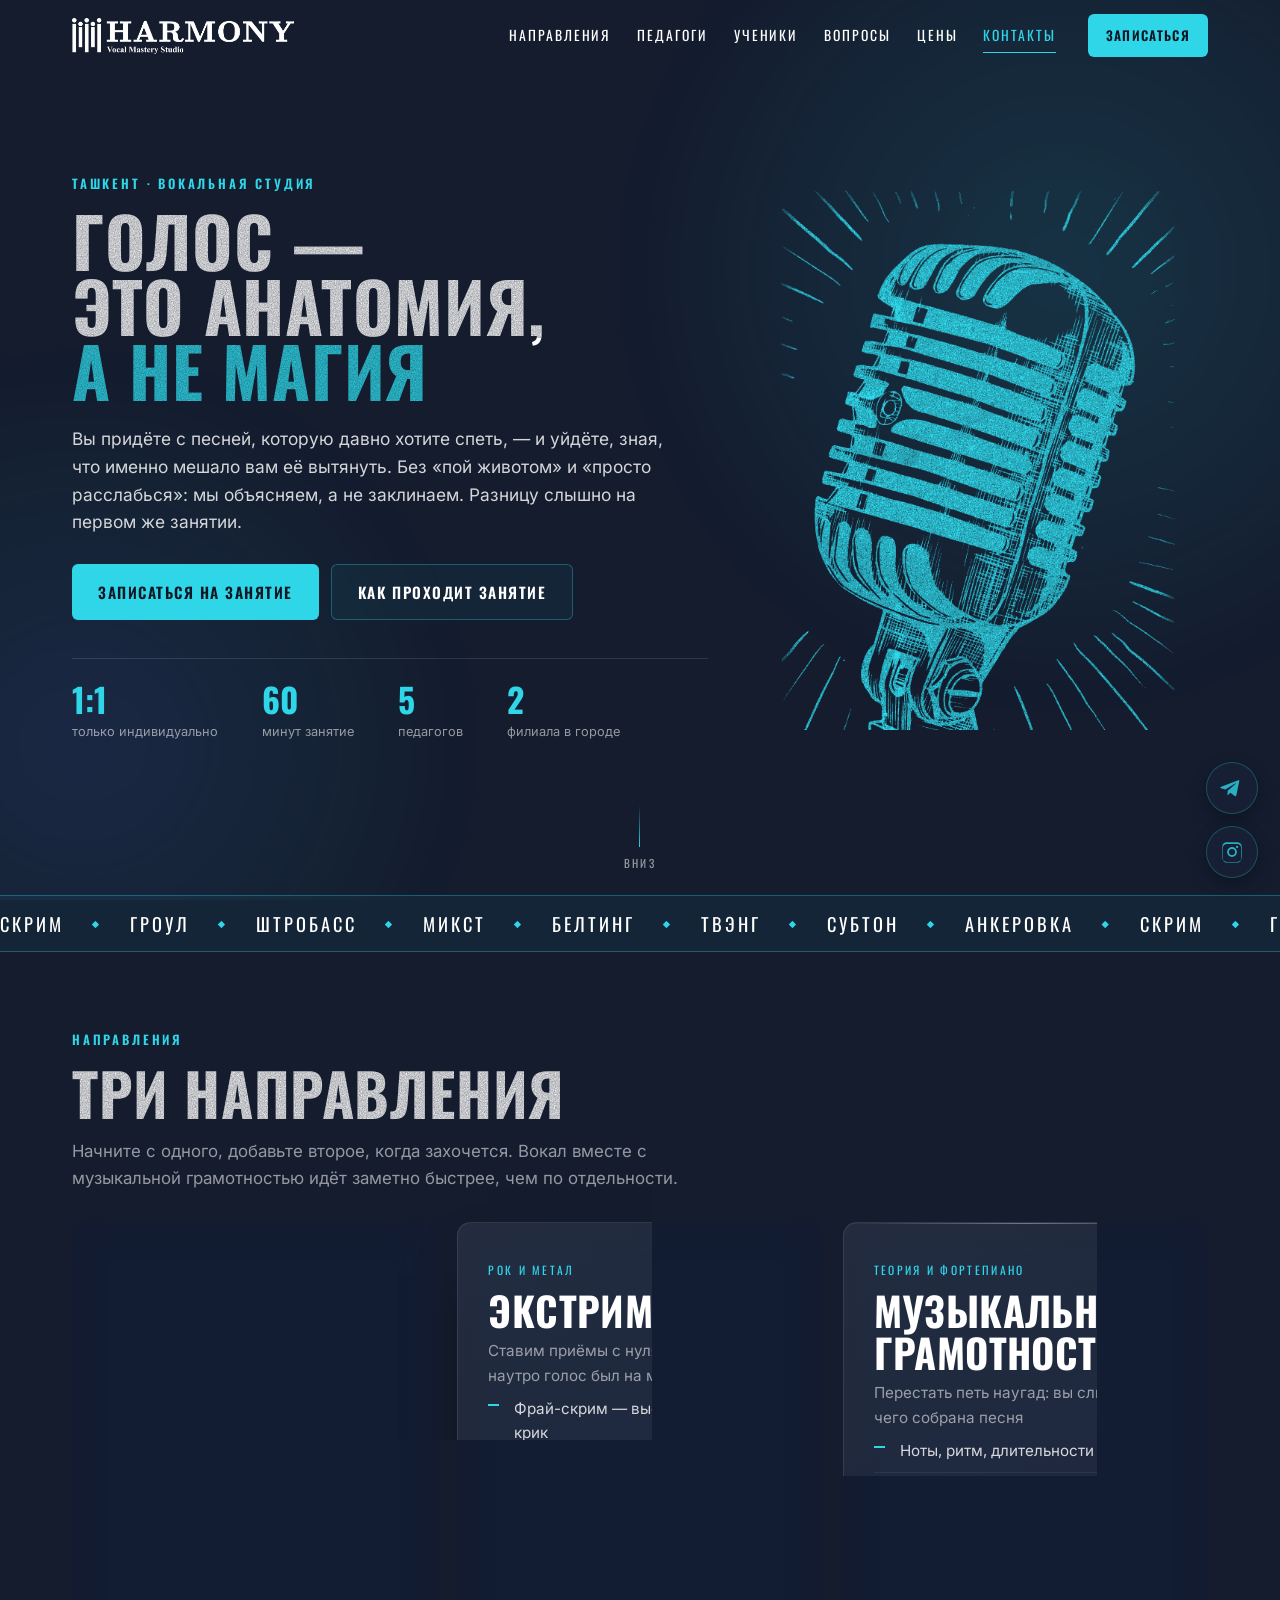
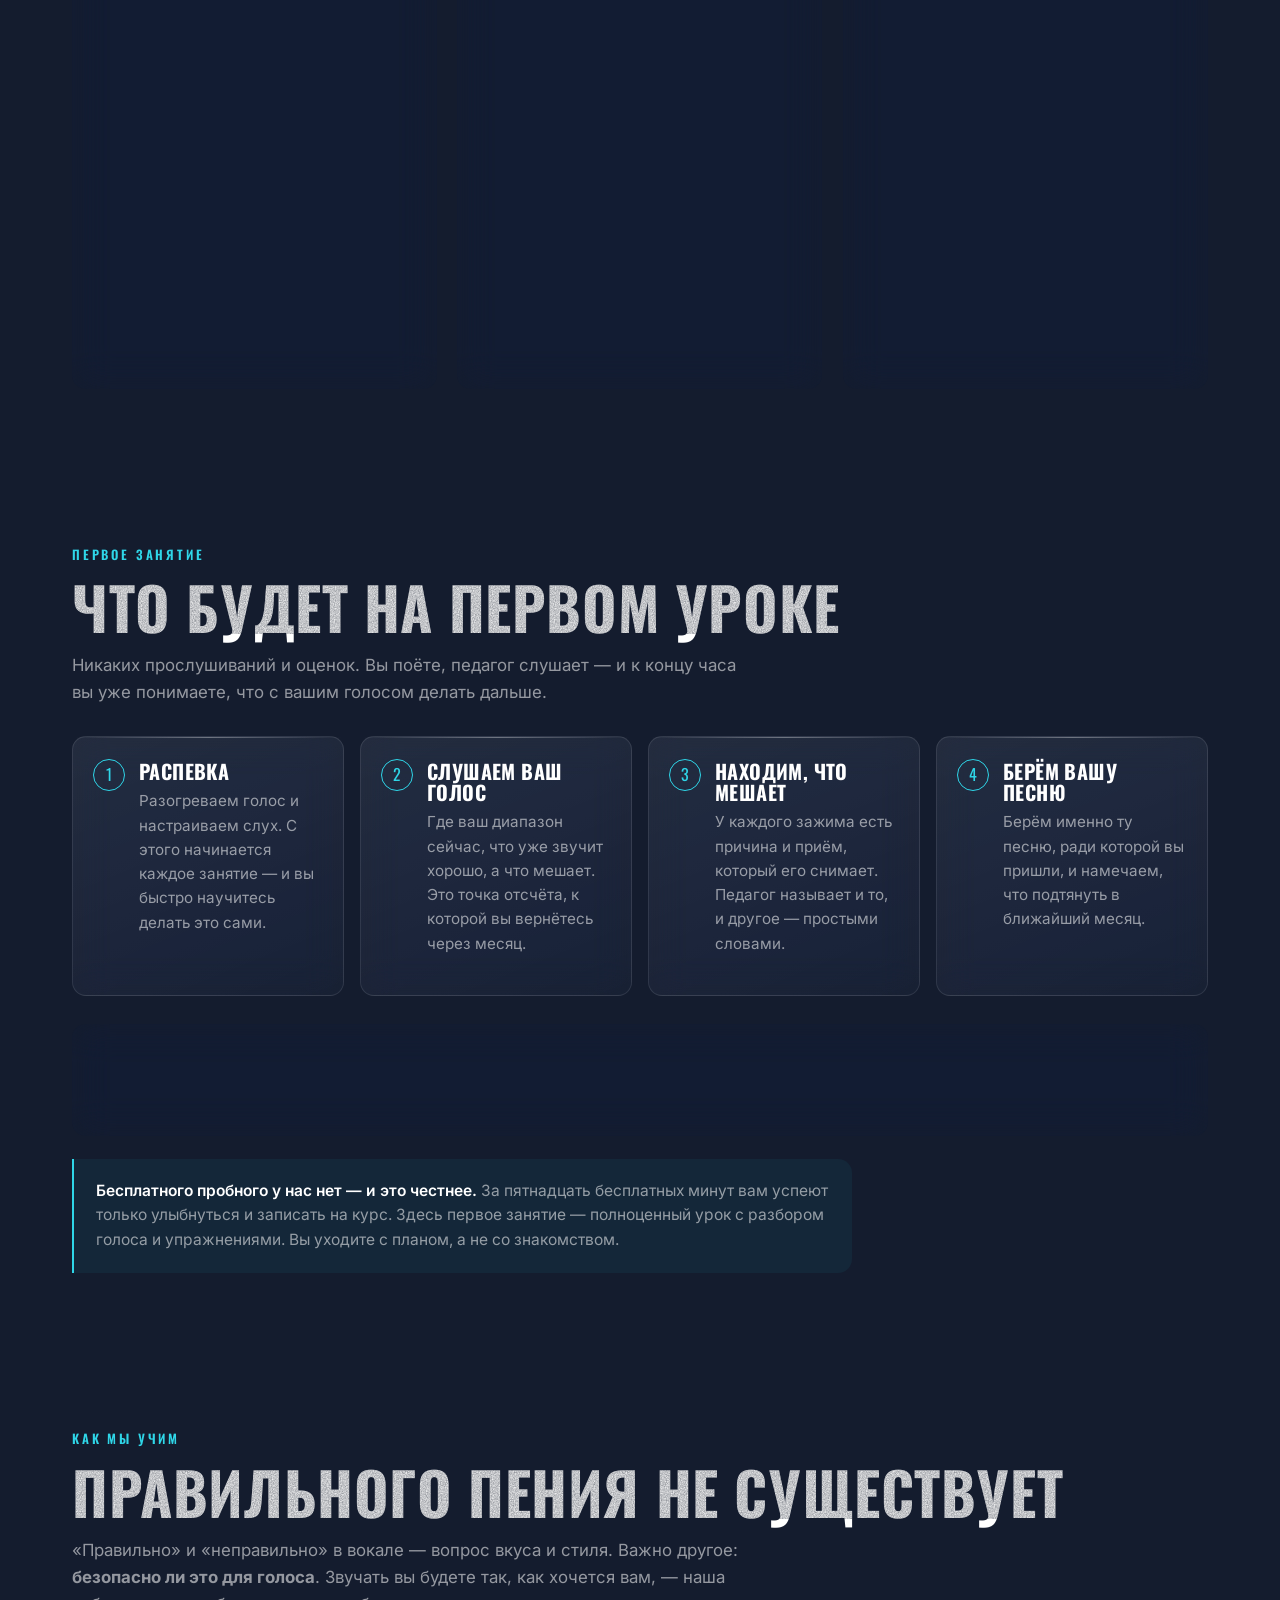
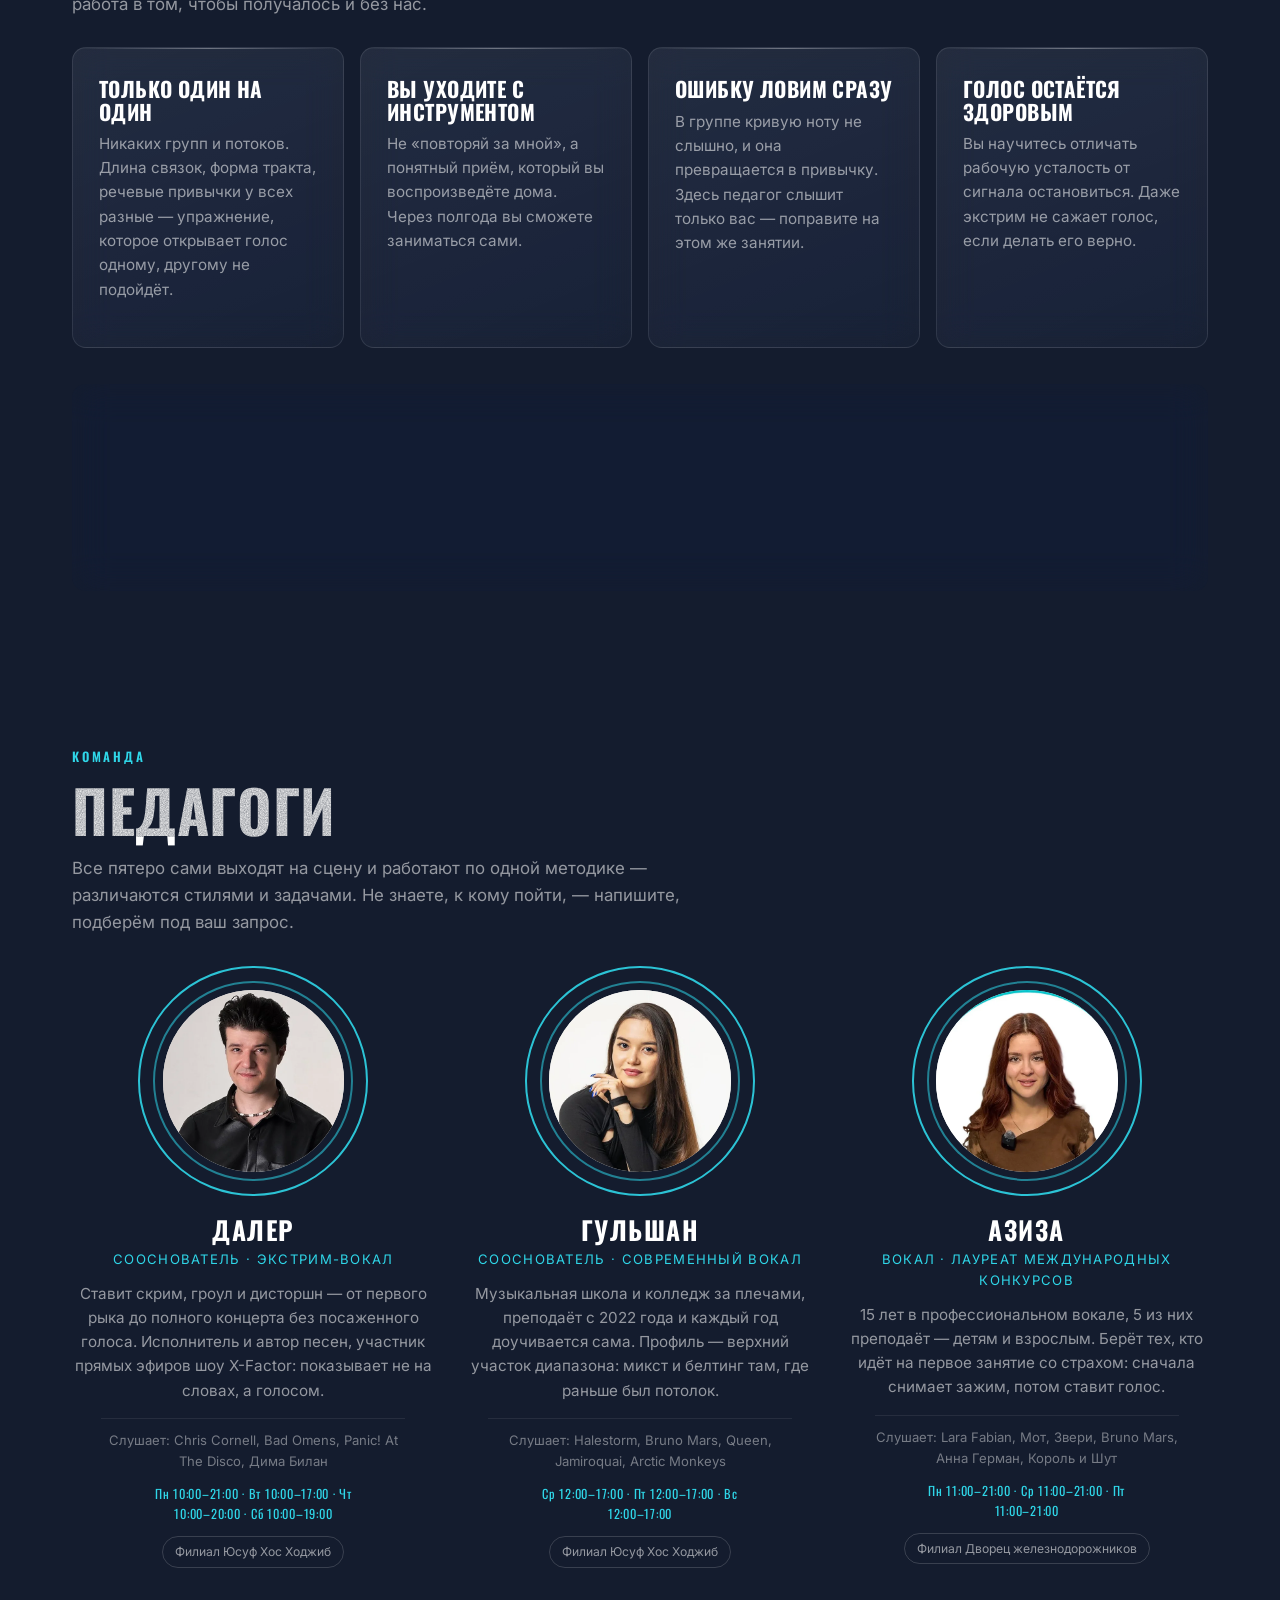
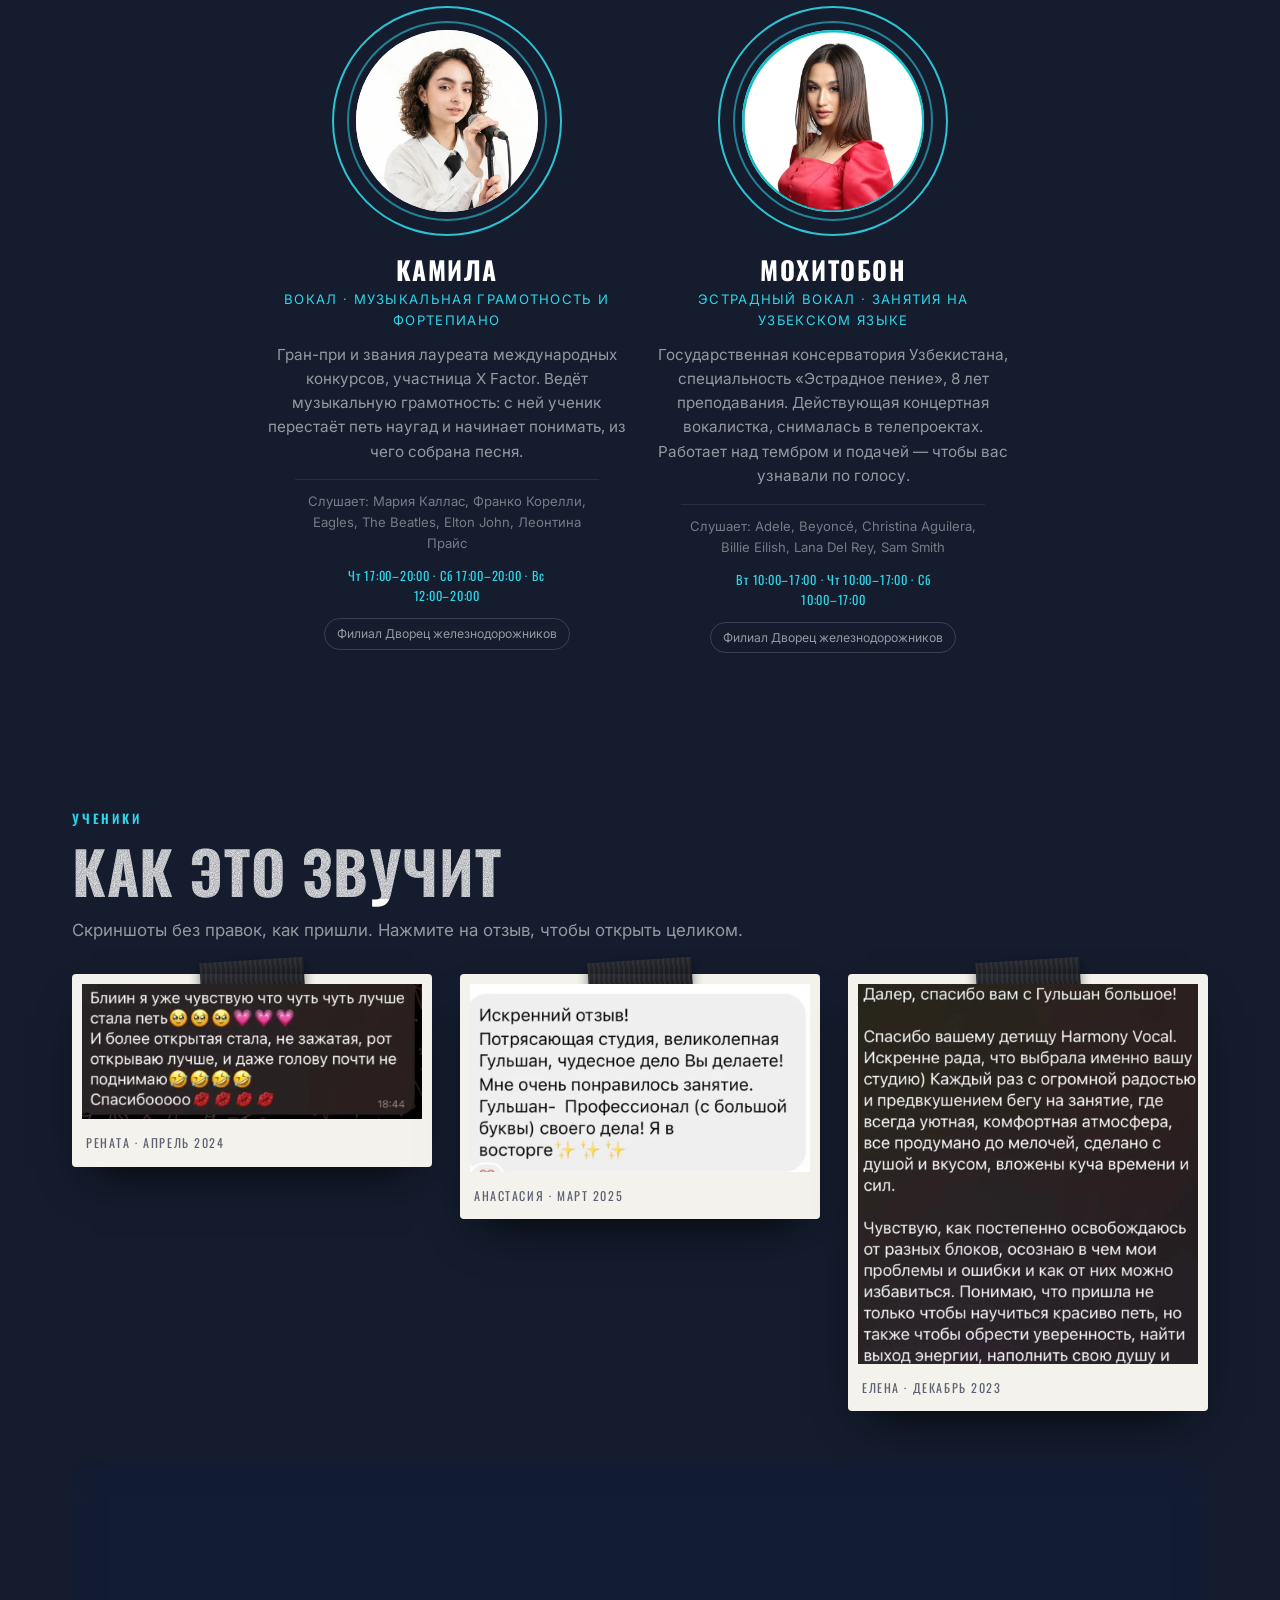
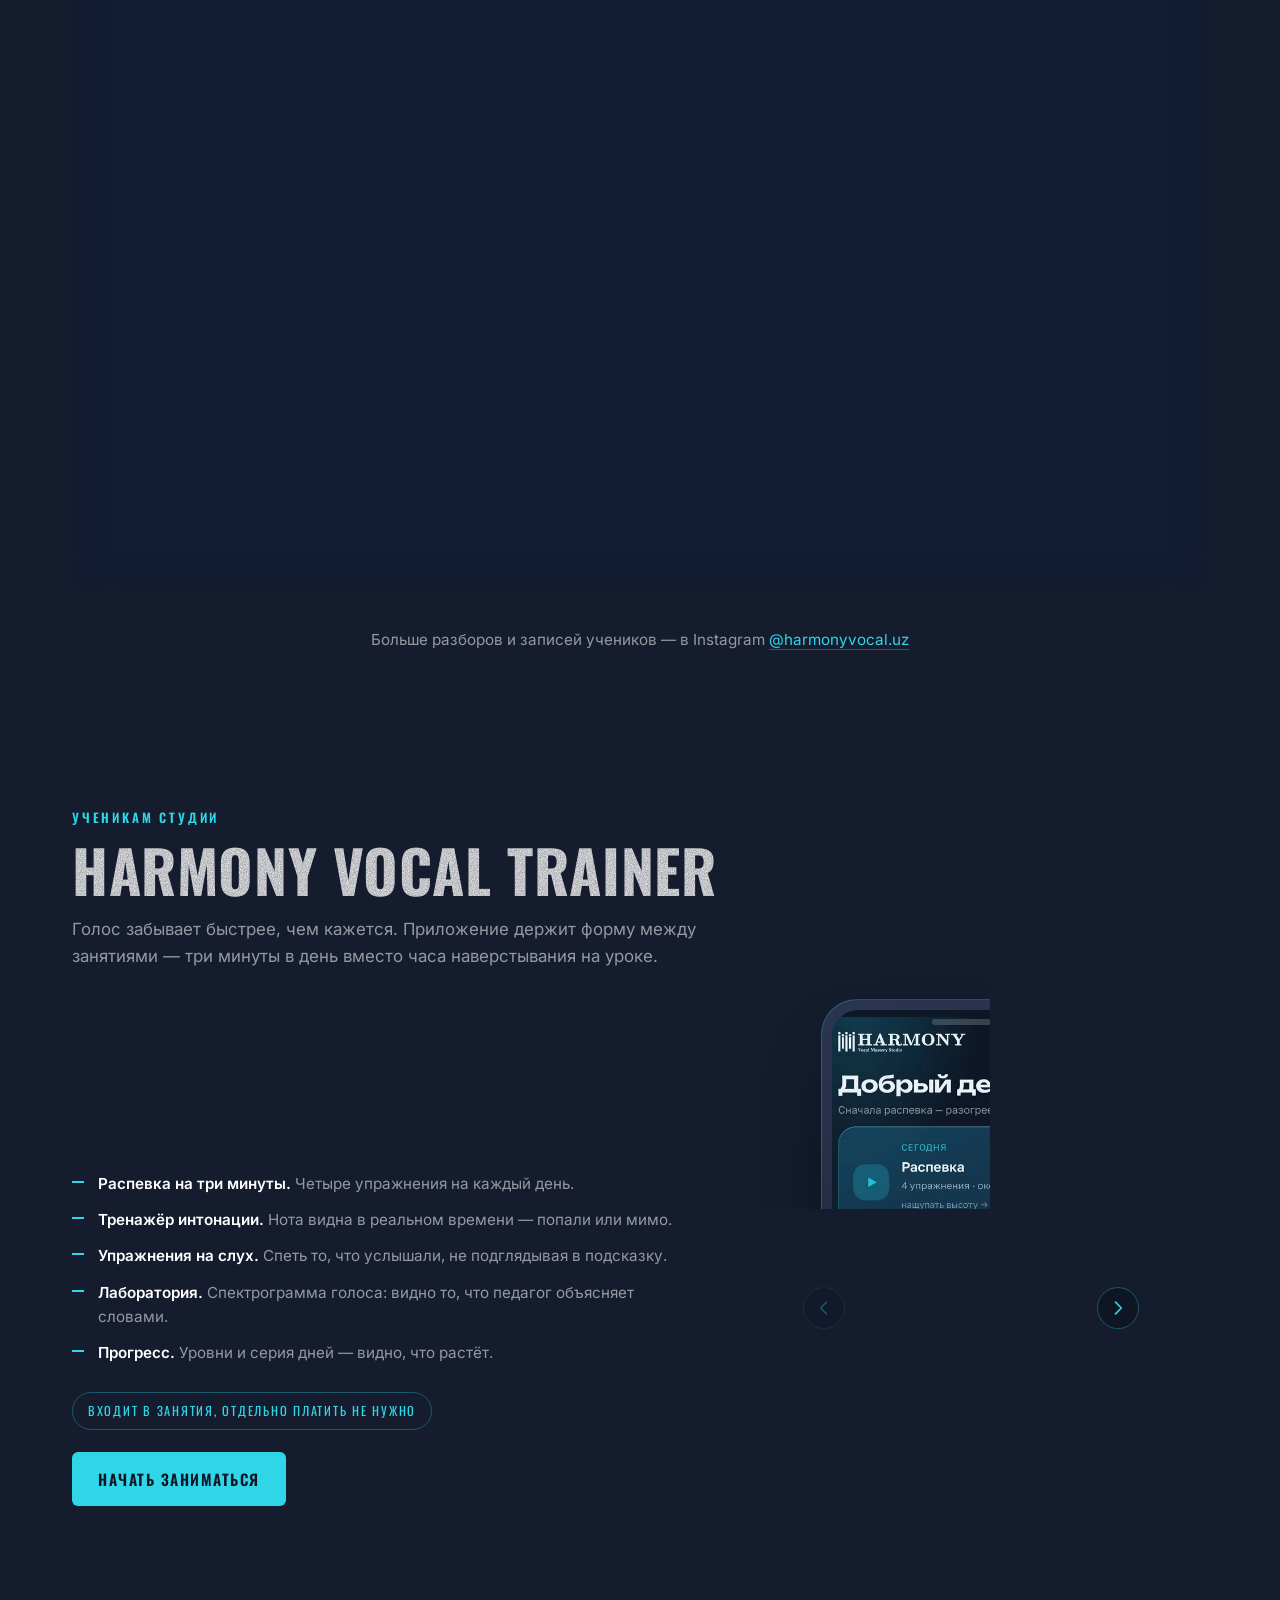
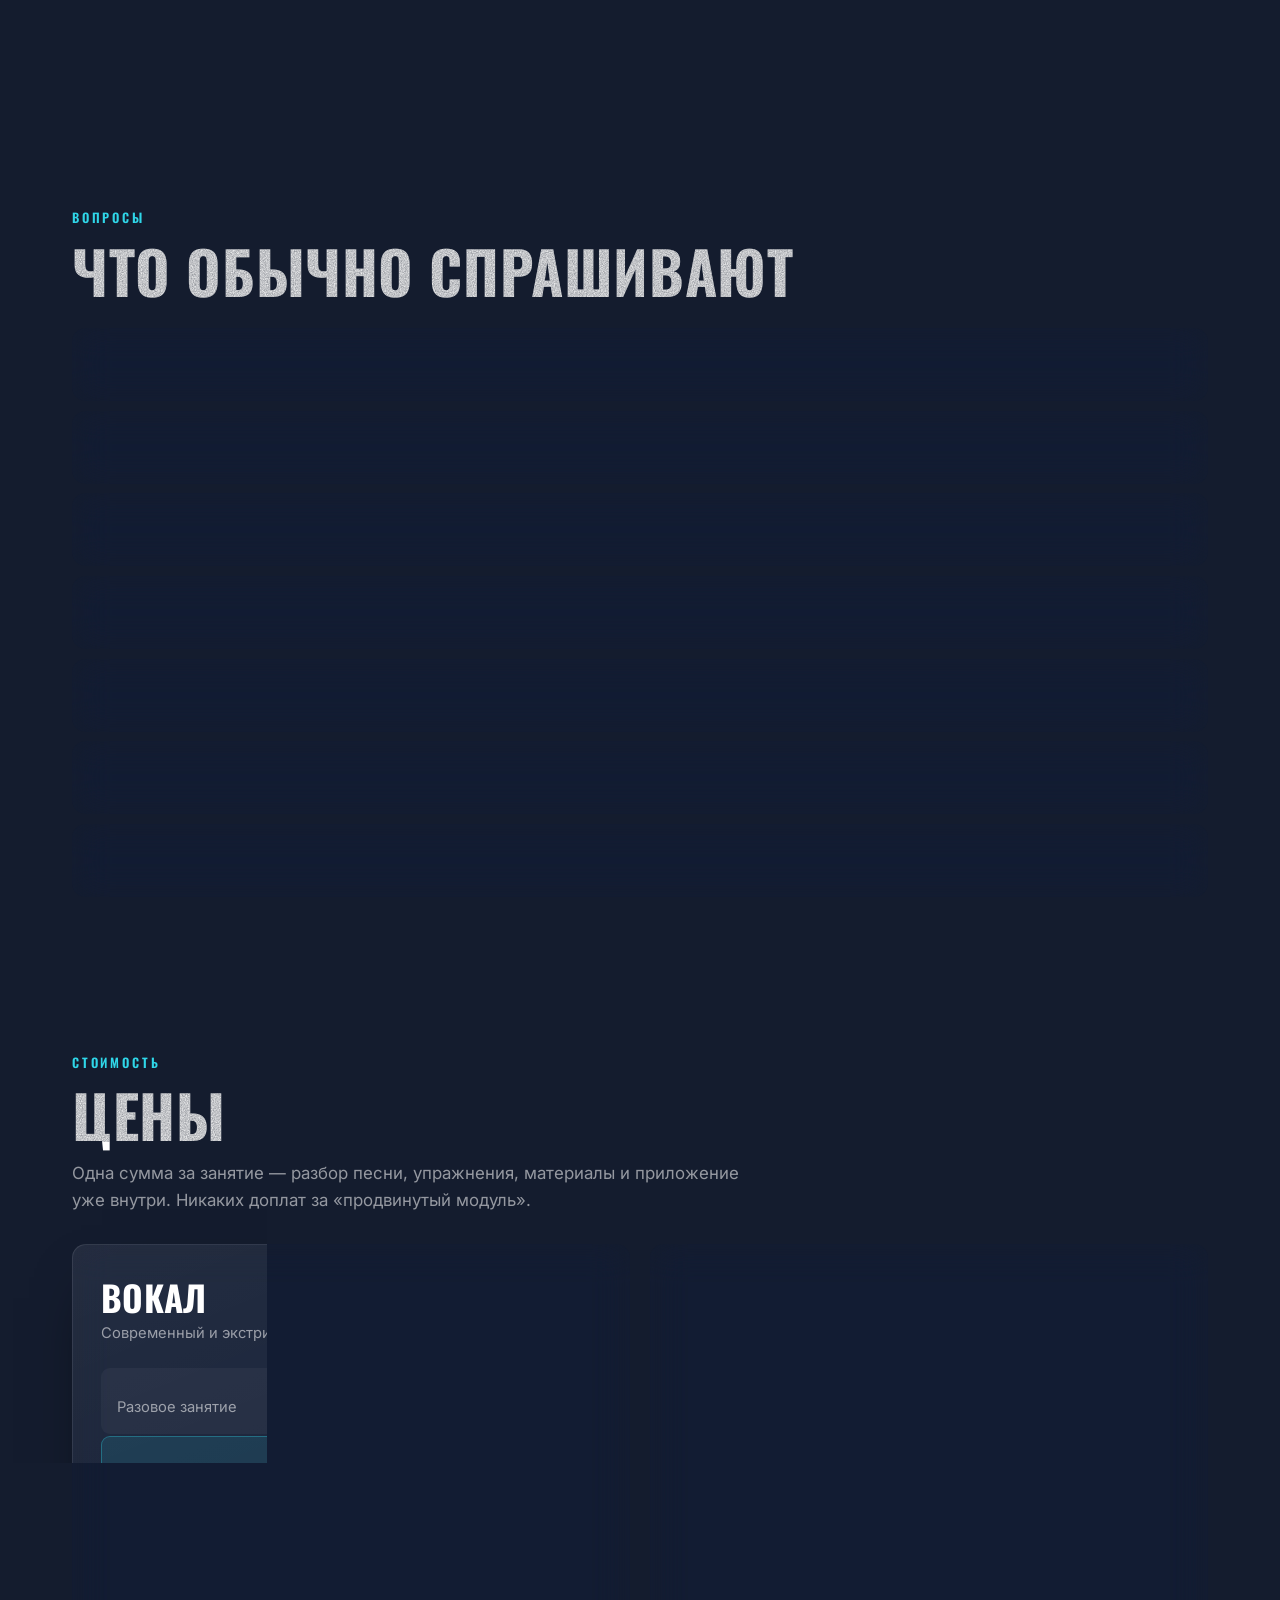
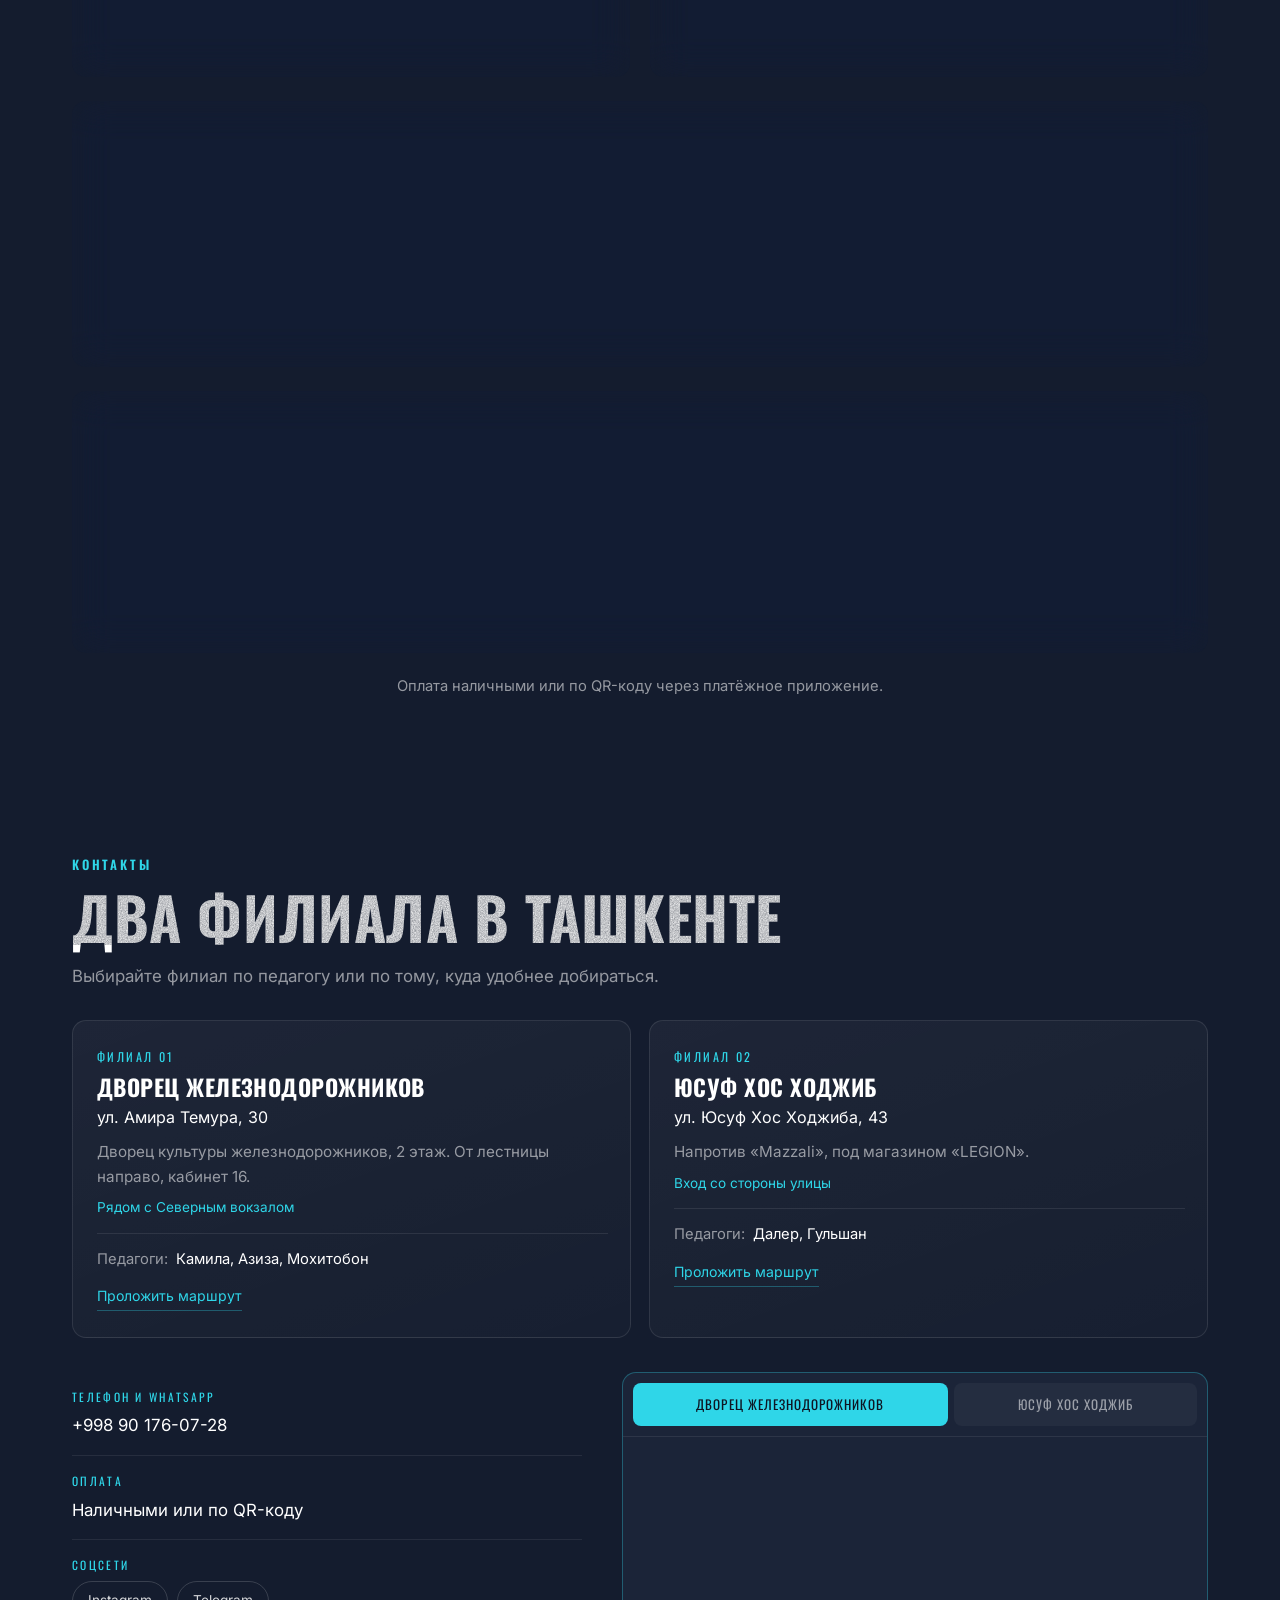
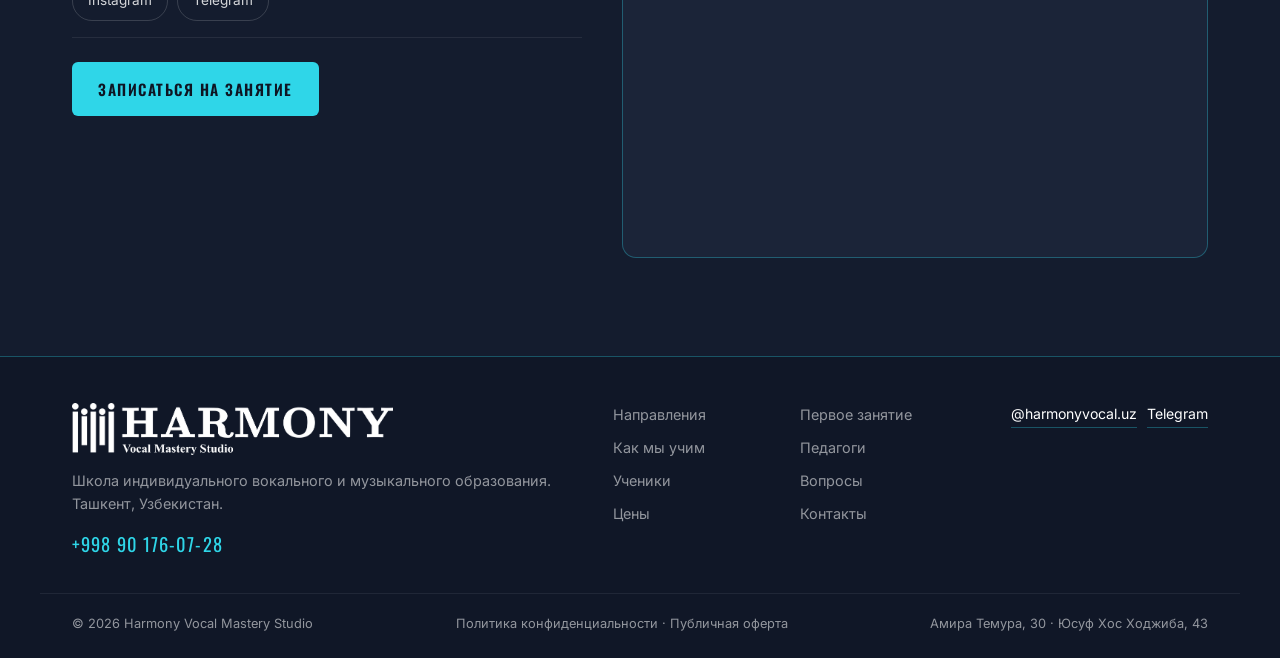
==== commit b02859d1: "Самолётик Telegram встал по центру кнопки Владелец заметил, что иконка сидит не по центру. Геометрия" ====
--- a/index.html
+++ b/index.html
@@ -346,8 +346,14 @@
 <div class="quick" aria-label="Быстрая связь">
   <a class="quick__btn quick__btn--tg" href="https://t.me/harmonyvocal_uz"
      target="_blank" rel="noopener" aria-label="Написать в Telegram" data-quick="telegram">
+    <!-- Самолётик оптически тяжелее справа: замер центра тяжести дал сдвиг
+         на 2.3 единицы из 24 вправо и 0.5 вверх, и в круглой кнопке это
+         читалось как «иконка не по центру». Компенсируем сдвигом, заодно
+         чуть уменьшаем, чтобы кончик хвоста не срезался краем viewBox. -->
     <svg viewBox="0 0 24 24" aria-hidden="true" focusable="false">
-      <path d="M21.9 4.3 18.9 19.1c-.2 1-.8 1.2-1.7.8l-4.6-3.4-2.2 2.1c-.2.2-.5.5-.9.5l.3-4.6 8.4-7.6c.4-.3-.1-.5-.6-.2L7.3 13.2 2.7 11.8c-1-.3-1-1 .2-1.5l18-6.9c.8-.3 1.5.2 1 .9z"/>
+      <g transform="translate(12 12) scale(.95) translate(-12 -12) translate(-2.3 .5)">
+        <path d="M21.9 4.3 18.9 19.1c-.2 1-.8 1.2-1.7.8l-4.6-3.4-2.2 2.1c-.2.2-.5.5-.9.5l.3-4.6 8.4-7.6c.4-.3-.1-.5-.6-.2L7.3 13.2 2.7 11.8c-1-.3-1-1 .2-1.5l18-6.9c.8-.3 1.5.2 1 .9z"/>
+      </g>
     </svg>
   </a>
   <a class="quick__btn quick__btn--ig" href="https://www.instagram.com/harmonyvocal.uz"
--- a/assets/css/sections.css
+++ b/assets/css/sections.css
@@ -1465,17 +1465,28 @@
   flex-direction:column;
   gap:10px;
 }
+/* уступают место, когда на экране настоящая кнопка записи */
+.quick{ transition:opacity .3s var(--ease), transform .3s var(--ease); }
+.quick.is-away{
+  opacity:0;
+  transform:translateY(14px);
+  pointer-events:none;
+}
 .quick__btn{
   display:grid;
   place-items:center;
-  width:44px;
-  height:44px;
+  width:48px;
+  height:48px;
   border-radius:50%;
   background:var(--bg-2);
   border:1px solid var(--cyan-line);
   color:var(--cyan);
   box-shadow:0 6px 18px rgba(0,0,0,.35);
-  transition:transform .25s var(--ease), border-color .25s, color .25s;
+  /* в покое чуть приглушены, чтобы не спорить с контентом,
+     при касании и наведении разгораются в полную силу */
+  opacity:.8;
+  transition:transform .25s var(--ease), border-color .25s,
+             color .25s, opacity .25s;
 }
 @supports ((backdrop-filter: blur(1px)) or (-webkit-backdrop-filter: blur(1px))){
   .quick__btn{
@@ -1485,8 +1496,10 @@
   }
 }
 .quick__btn svg{ width:21px; height:21px; fill:currentColor; }
-.quick__btn:hover{ transform:translateY(-2px); border-color:var(--cyan); color:var(--white); }
-.quick__btn:focus-visible{ outline:2px solid var(--cyan); outline-offset:3px; }
+.quick__btn:hover{ opacity:1; transform:translateY(-2px); border-color:var(--cyan); color:var(--white); }
+/* на телефоне наведения нет — «загорание» даёт само касание */
+.quick__btn:active{ opacity:1; border-color:var(--cyan); color:var(--white); transform:scale(.94); }
+.quick__btn:focus-visible{ opacity:1; outline:2px solid var(--cyan); outline-offset:3px; }
 
 /* при открытом мобильном меню кнопки убираем — иначе висят поверх него */
 body.nav-open .quick{ display:none; }
--- a/assets/css/responsive.css
+++ b/assets/css/responsive.css
@@ -169,8 +169,8 @@
   .marquee__track{ font-size:1.15rem; }
   /* на десктопе кнопки связи чуть крупнее и дальше от края */
   .quick{ right:22px; bottom:22px; gap:12px; }
-  .quick__btn{ width:50px; height:50px; }
-  .quick__btn svg{ width:23px; height:23px; }
+  .quick__btn{ width:52px; height:52px; }
+  .quick__btn svg{ width:24px; height:24px; }
   .marquee__group{ gap:28px; padding-right:28px; }
 }
 
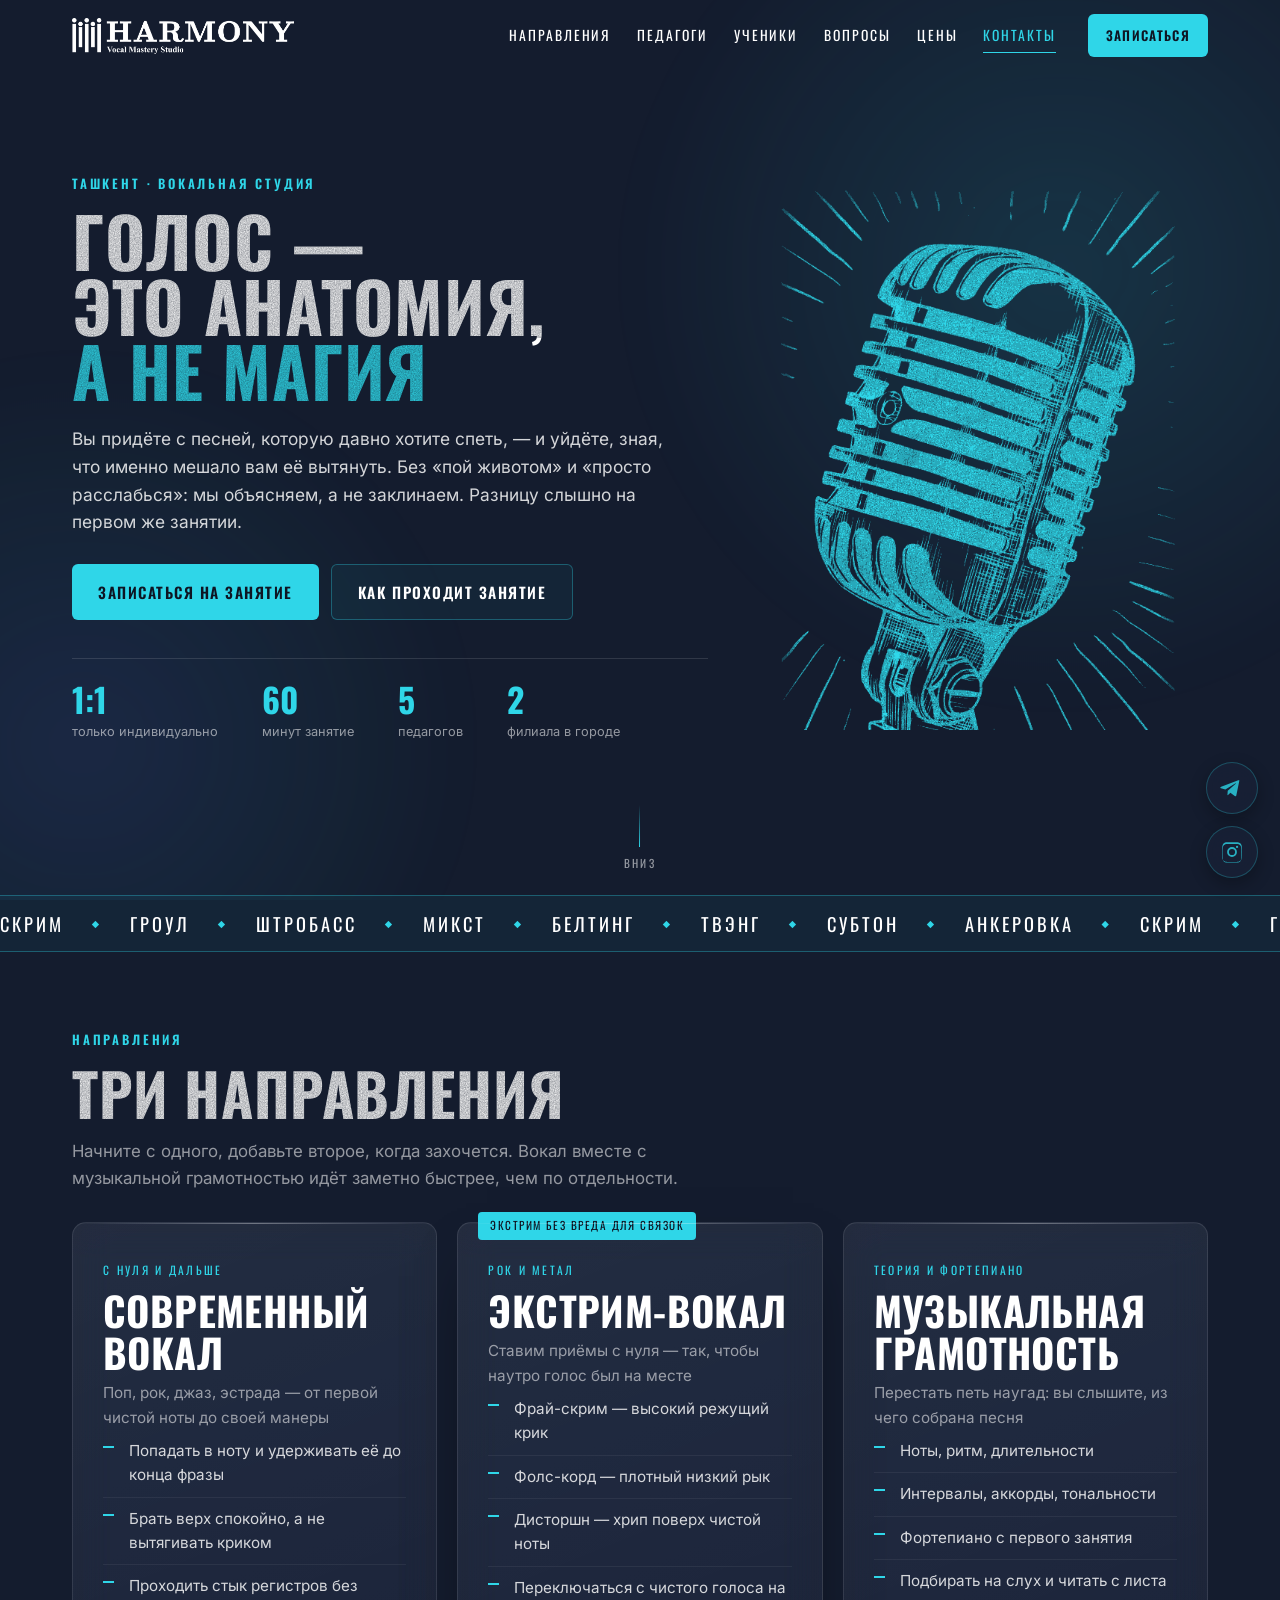
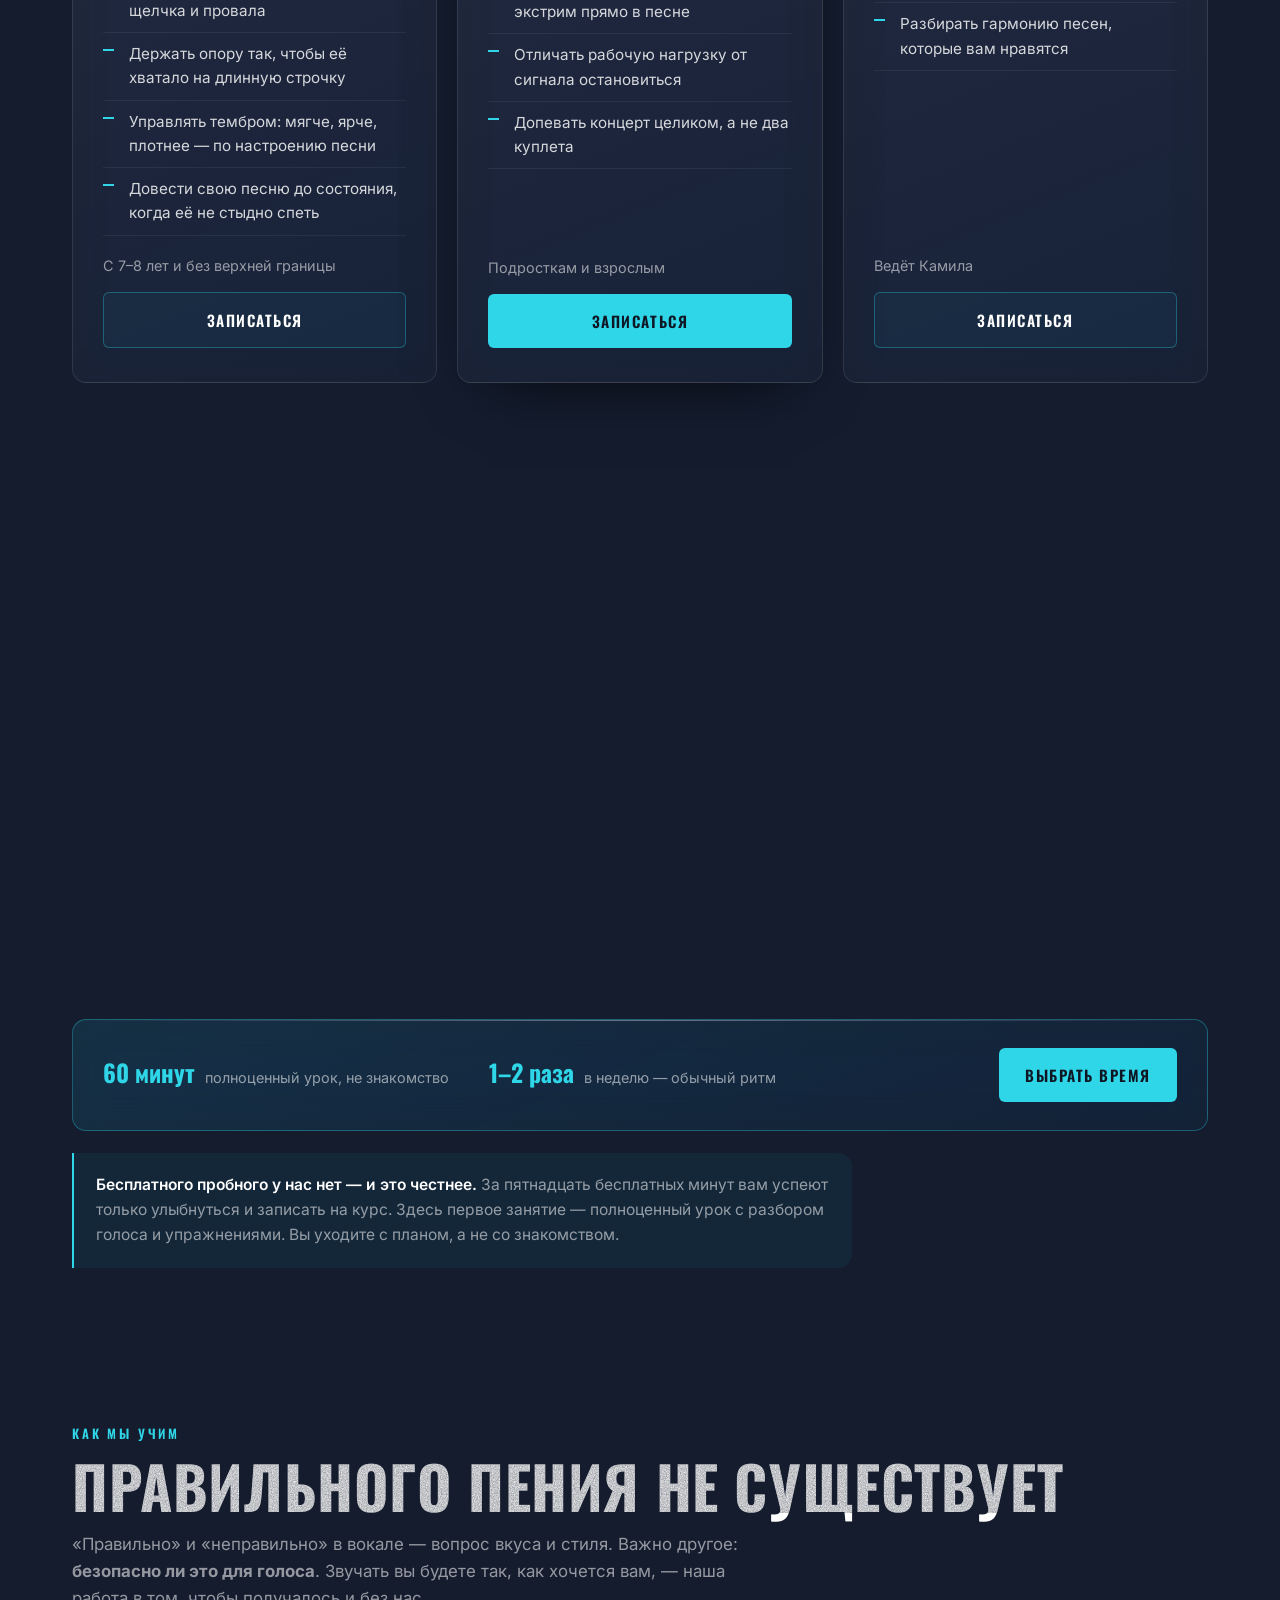
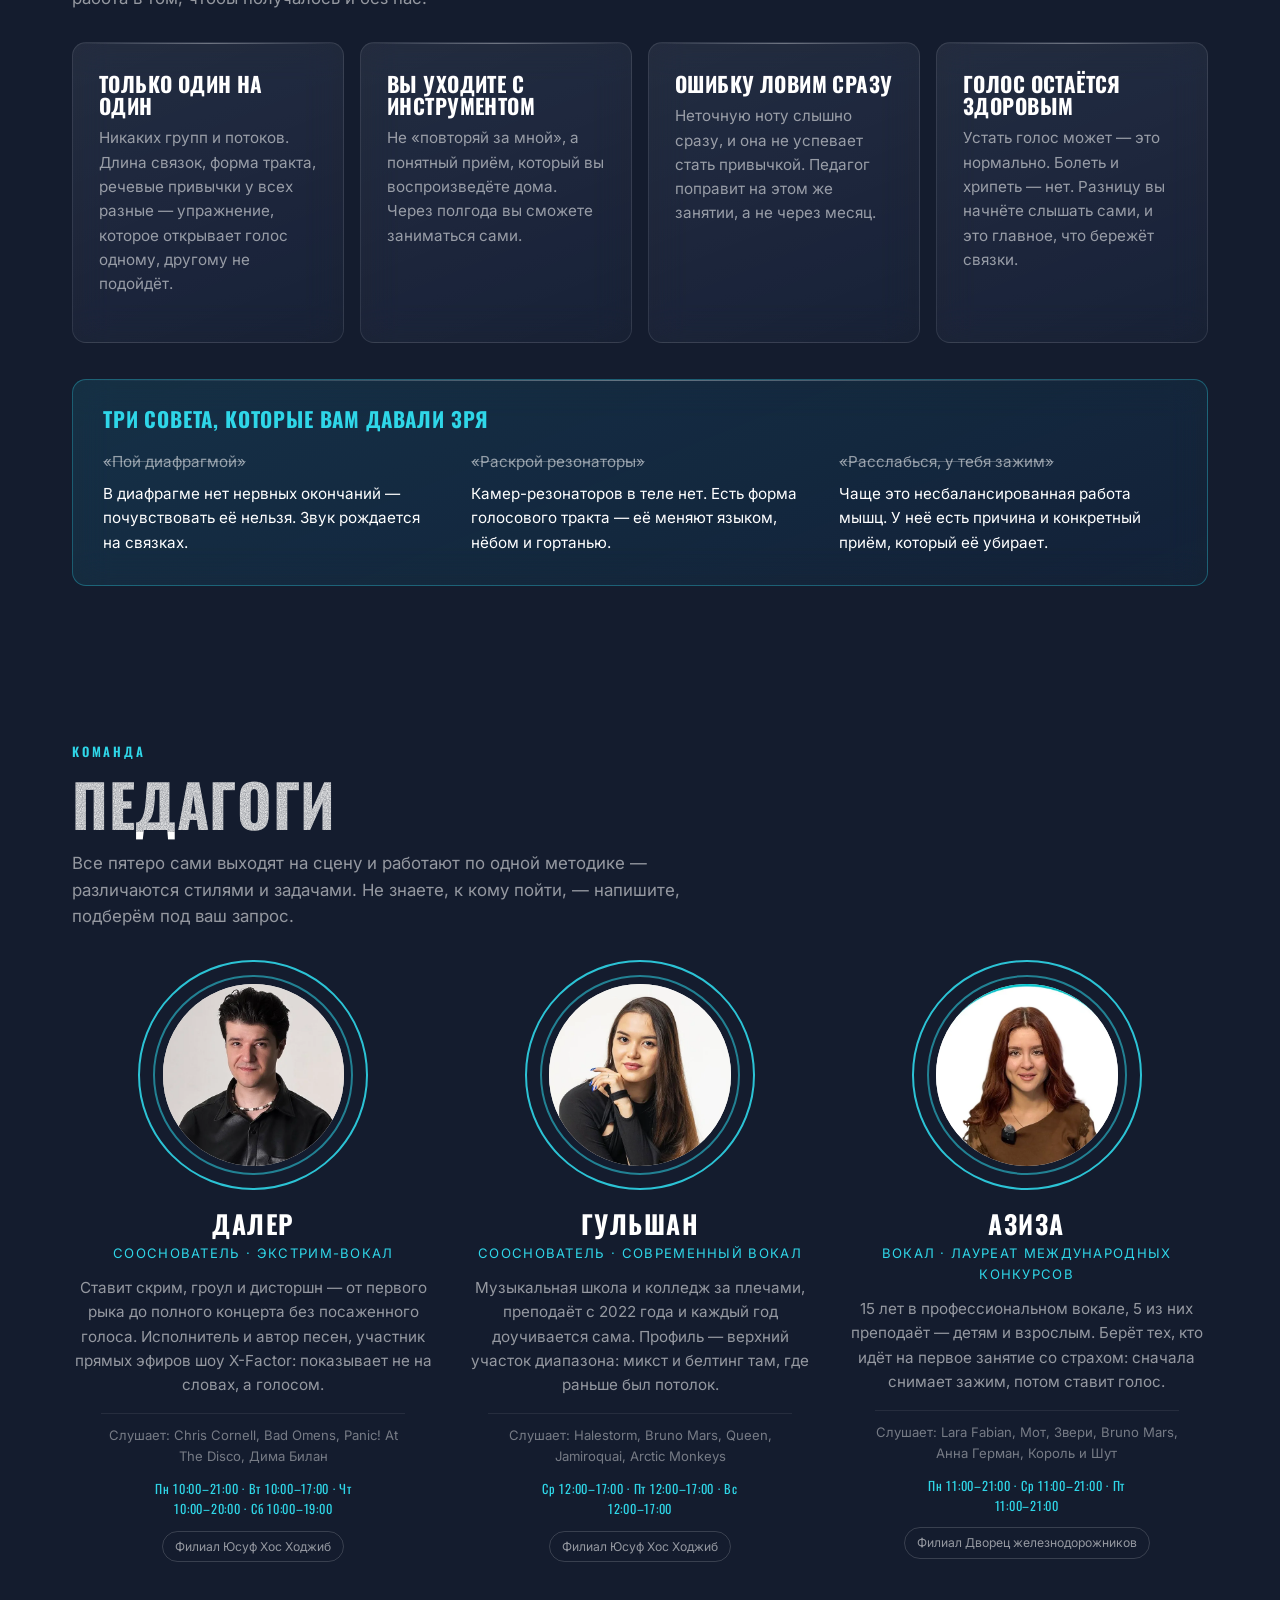
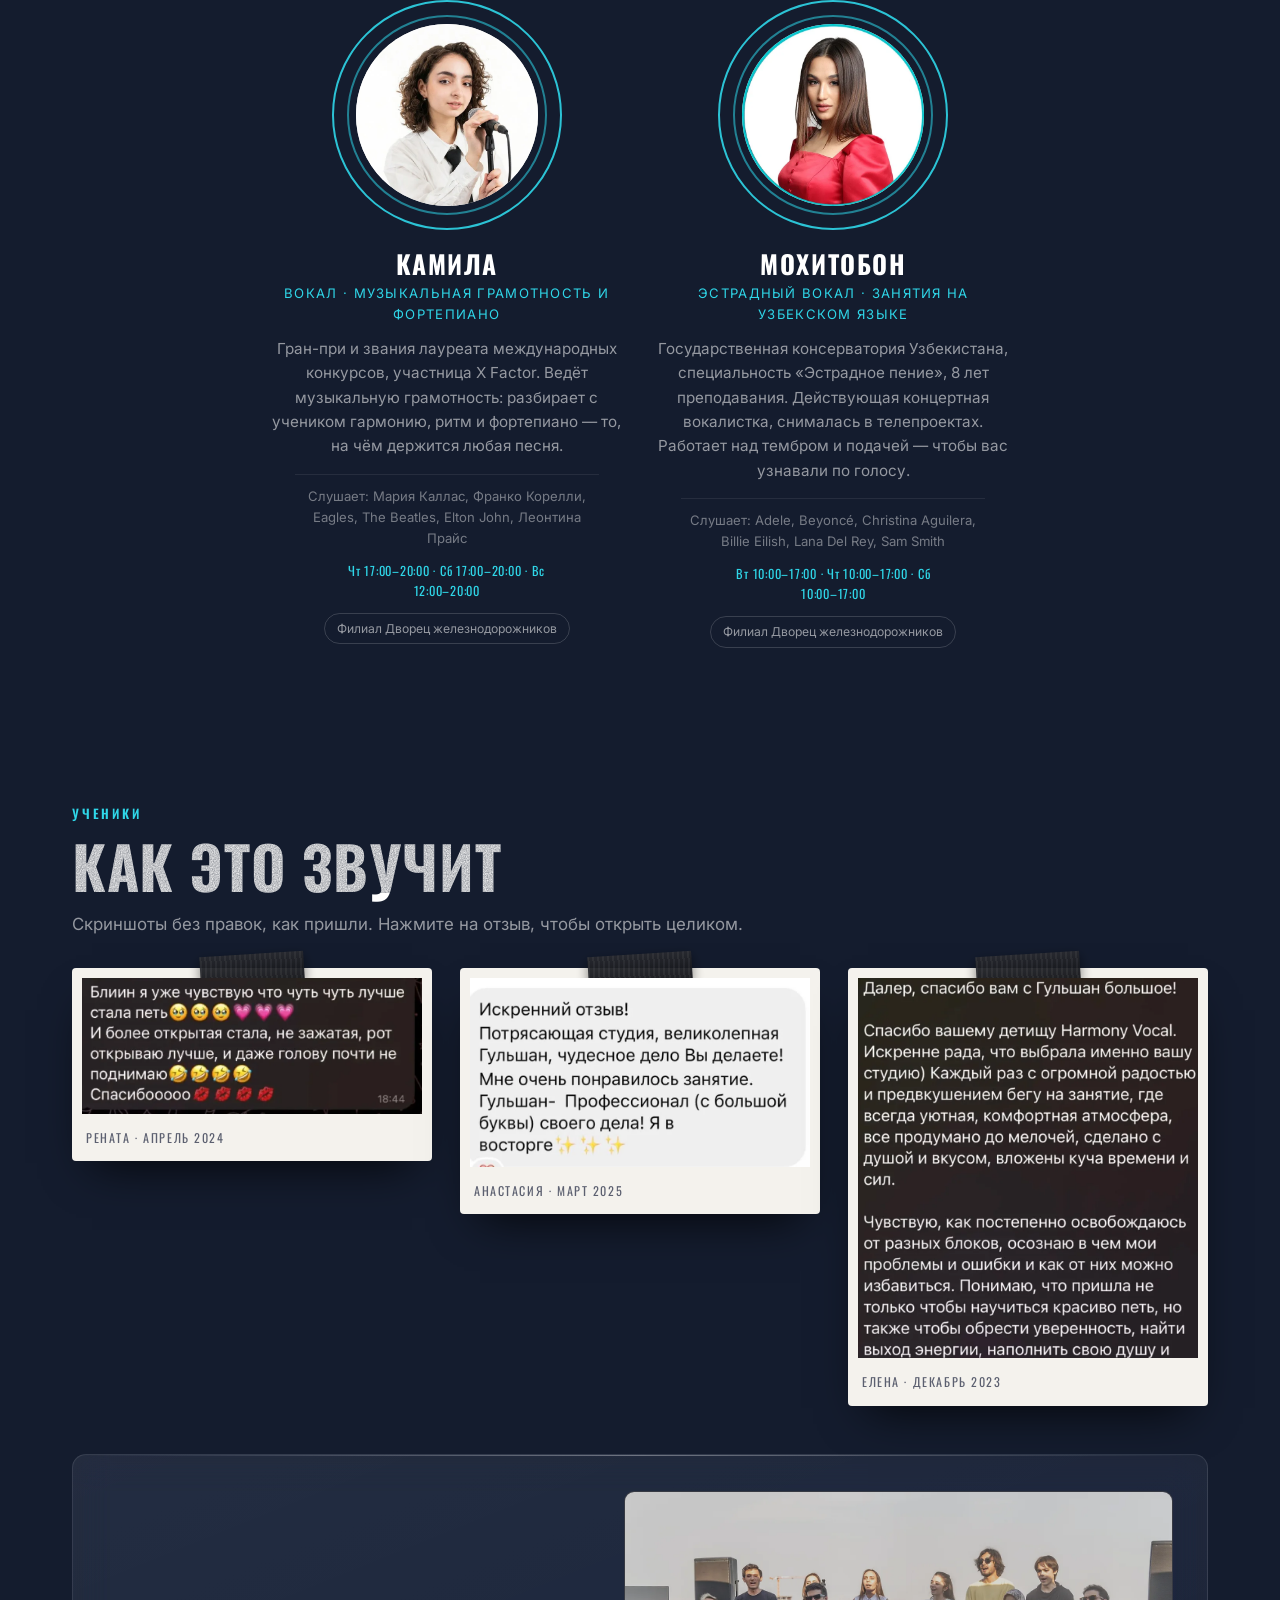
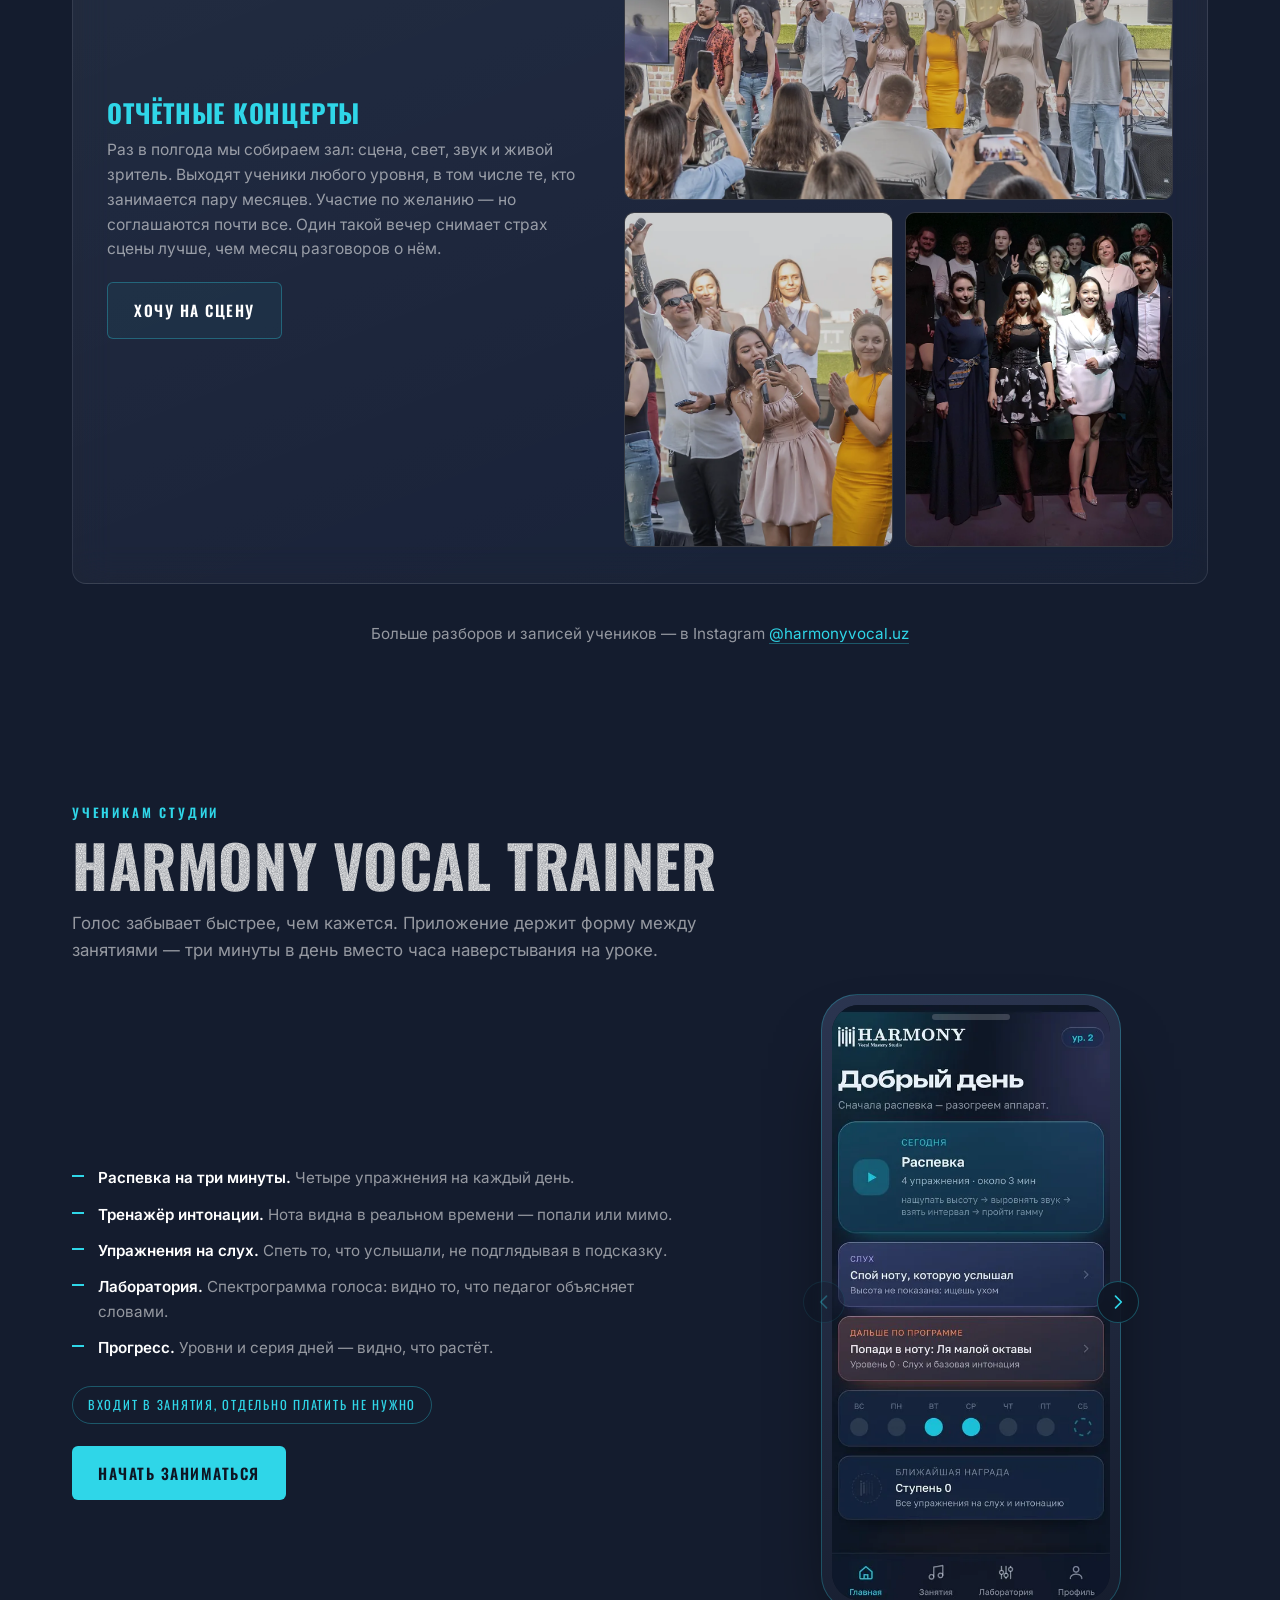
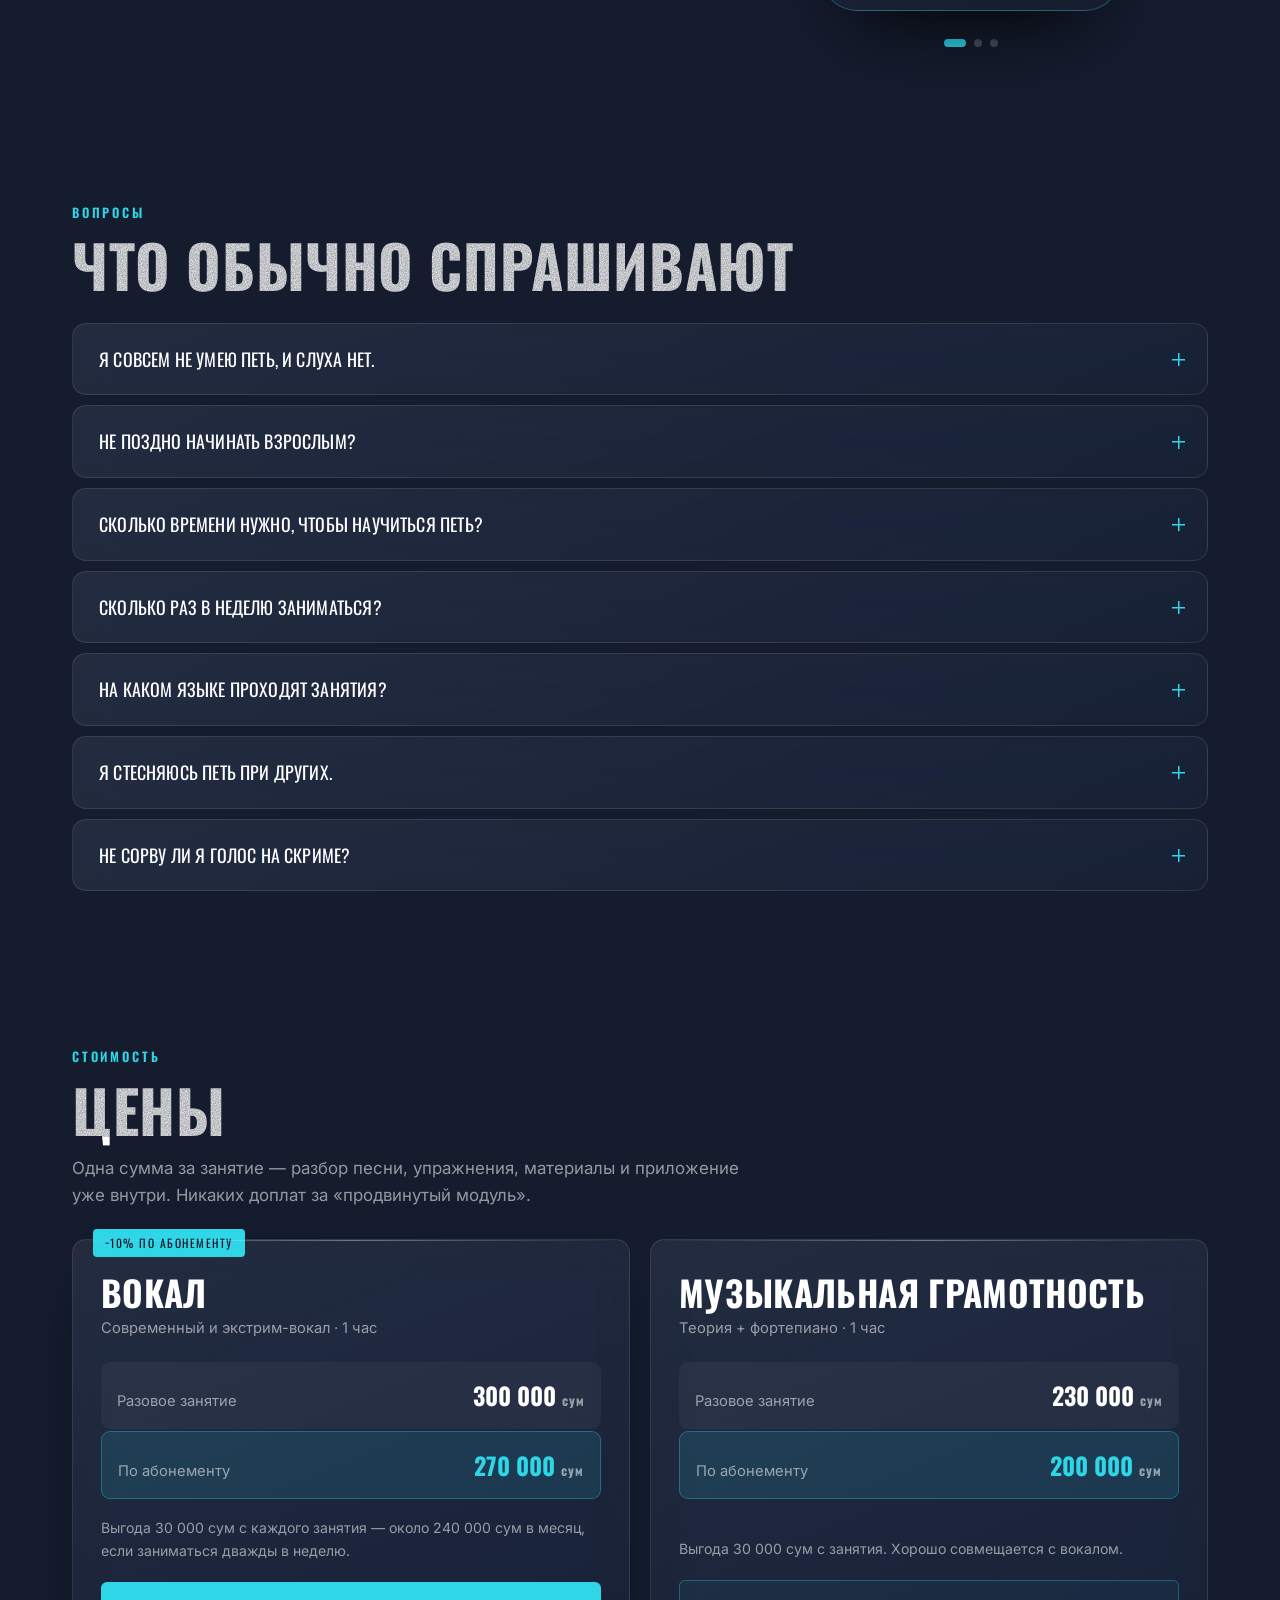
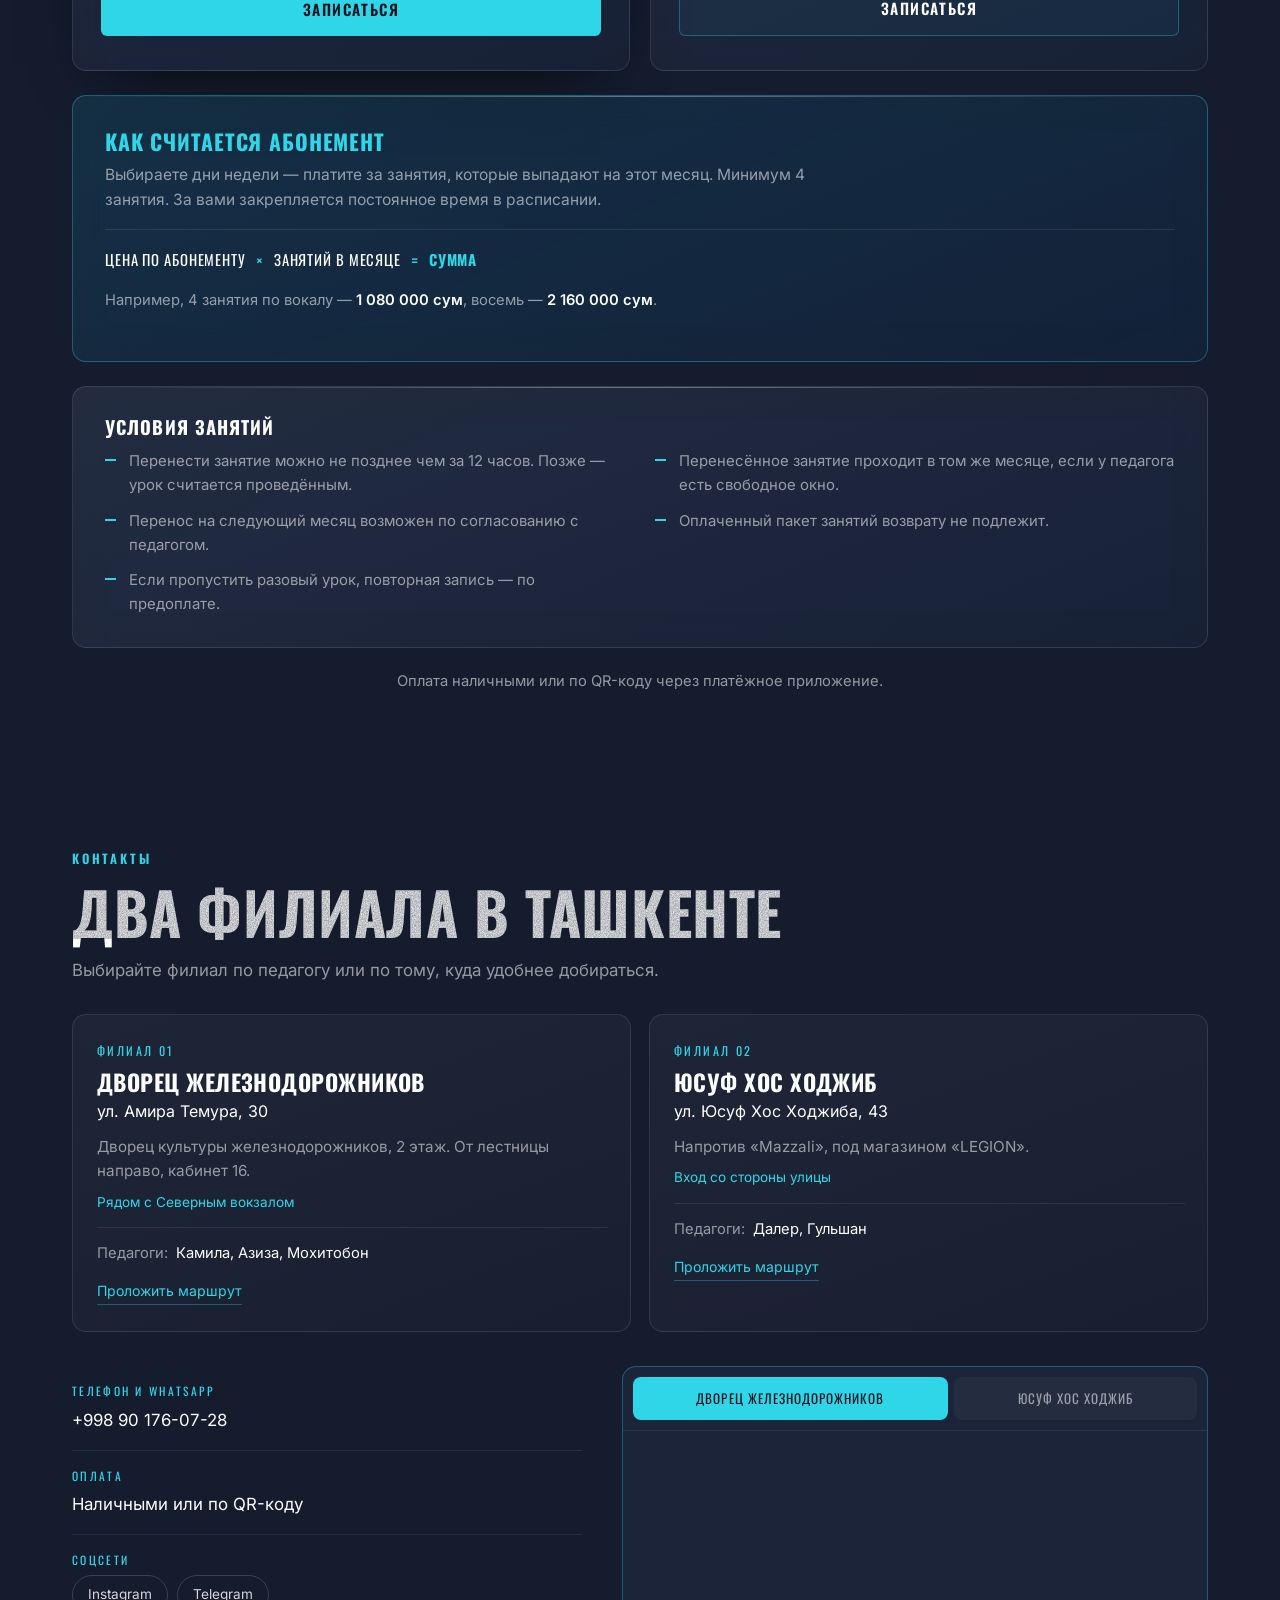
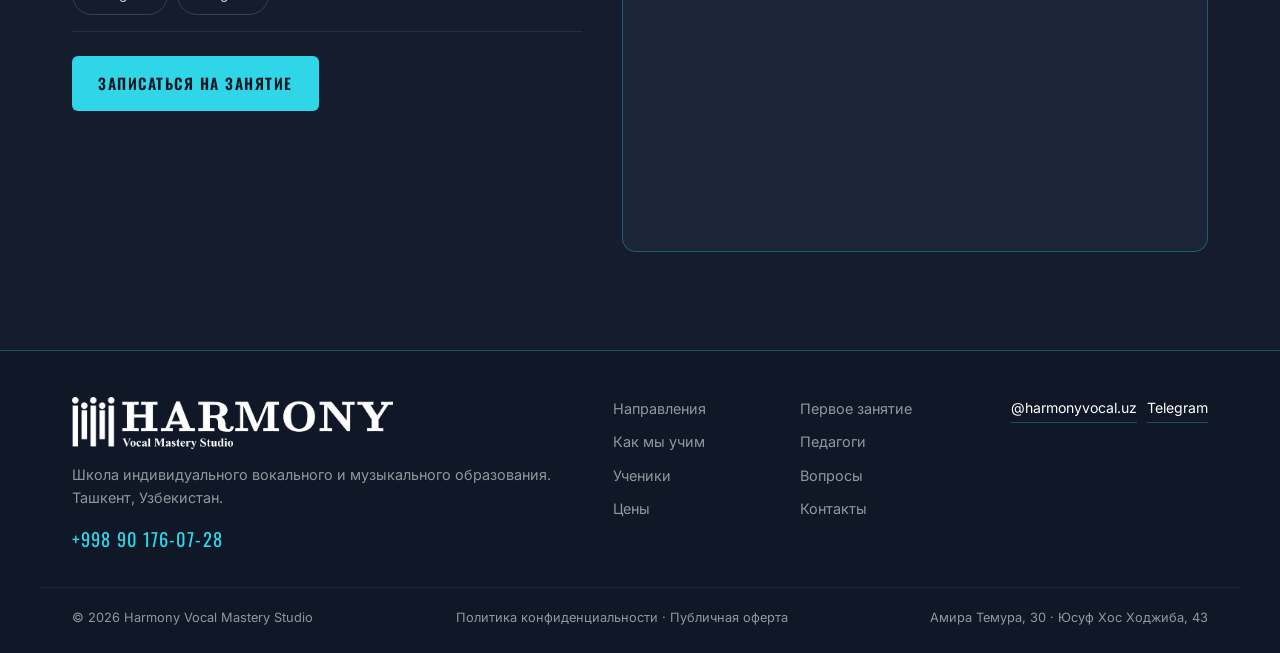
==== commit e30ece74: "Кнопки в карточках на одном уровне, цена убрана из середины страницы Кнопки. Карточки направлений од" ====
--- a/index.html
+++ b/index.html
@@ -230,7 +230,7 @@
    "name": "Не сорву ли я голос на скриме?",
    "acceptedAnswer": {
     "@type": "Answer",
-    "text": "Голос сажает не техника, а пение через силу. С первого занятия учим отличать рабочую нагрузку от сигнала остановиться и ставим разогрев с охлаждением. При таком подходе экстрим выдерживает и регулярные концерты."
+    "text": "Голос сажает не техника, а пение через силу. С первого занятия показываем, где проходит эта граница, и ставим разогрев с охлаждением. При таком подходе экстрим выдерживает и регулярные концерты."
    }
   }
  ]
@@ -581,8 +581,8 @@
 
     <div class="first__cta reveal">
       <div class="first__price">
+        <p class="first__price-line"><b>60 минут</b><span>полноценный урок, не знакомство</span></p>
         <p class="first__price-line"><b>1–2 раза</b><span>в неделю — обычный ритм</span></p>
-        <p class="first__price-line"><b>300 000</b><span>сум разовое занятие</span></p>
       </div>
       <a href="https://b1427166.alteg.io" target="_blank" rel="noopener" class="btn btn--primary" data-booking>Выбрать время</a>
     </div>
@@ -621,11 +621,11 @@
       </article>
       <article class="card card--method reveal-stagger">
         <h3>Ошибку ловим сразу</h3>
-        <p>В группе кривую ноту не слышно, и она превращается в привычку. Здесь педагог слышит только вас — поправите на этом же занятии.</p>
+        <p>Неточную ноту слышно сразу, и она не успевает стать привычкой. Педагог поправит на этом же занятии, а не через месяц.</p>
       </article>
       <article class="card card--method reveal-stagger">
         <h3>Голос остаётся здоровым</h3>
-        <p>Вы научитесь отличать рабочую усталость от сигнала остановиться. Даже экстрим не сажает голос, если делать его верно.</p>
+        <p>Устать голос может — это нормально. Болеть и хрипеть — нет. Разницу вы начнёте слышать сами, и это главное, что бережёт связки.</p>
       </article>
     </div>
 
@@ -736,8 +736,8 @@
           <p class="teacher__role">Вокал · музыкальная грамотность и фортепиано</p>
           <p class="teacher__text">
             Гран-при и звания лауреата международных конкурсов, участница X Factor.
-            Ведёт музыкальную грамотность: с ней ученик перестаёт петь наугад
-            и начинает понимать, из чего собрана песня.
+            Ведёт музыкальную грамотность: разбирает с учеником гармонию,
+            ритм и фортепиано — то, на чём держится любая песня.
           </p>
           <p class="teacher__likes">Слушает: Мария Каллас, Франко Корелли, Eagles, The Beatles, Elton John, Леонтина Прайс</p>
           <p class="teacher__time">Чт 17:00–20:00 · Сб 17:00–20:00 · Вс 12:00–20:00</p>
@@ -945,7 +945,7 @@
       </details>
       <details class="faq__item reveal-stagger">
         <summary>Не сорву ли я голос на скриме?</summary>
-        <p>Голос сажает не техника, а пение через силу. С первого занятия учим отличать рабочую нагрузку от сигнала остановиться и ставим разогрев с охлаждением. При таком подходе экстрим выдерживает и регулярные концерты.</p>
+        <p>Голос сажает не техника, а пение через силу. С первого занятия показываем, где проходит эта граница, и ставим разогрев с охлаждением. При таком подходе экстрим выдерживает и регулярные концерты.</p>
       </details>
     </div>
   </div>
--- a/assets/css/base.css
+++ b/assets/css/base.css
@@ -80,6 +80,44 @@
 p:last-child{ margin-bottom:0; }
 
 ::selection{ background:var(--cyan); color:var(--ink); }
+
+/* ---------- ВЫДЕЛЕНИЕ ТЕКСТА ----------
+   Запрещаем там, где выделять нечего и где оно выглядит мусором: крупные
+   заголовки (у них поверх лежит копия с шумовой маской, и на выделении
+   вместо фактуры получается бирюзовая заливка во всю строку), кнопки,
+   меню, бегущая строка, служебные подписи и элементы управления.
+
+   Везде, где текст можно захотеть скопировать, выделение оставлено:
+   адреса филиалов, телефон, цены, описания направлений и педагогов,
+   ответы в FAQ, правовые страницы. Люди копируют адрес, чтобы вставить
+   его в карты или такси — отнимать это ради косметики не стоит. */
+.display,
+.display__line,
+.kicker,
+.btn,
+.header,
+.nav,
+.footer__nav,
+.marquee,
+.faq__item > summary,
+.map__tab,
+.slider__dots,
+.slider__arrow,
+.quick,
+.preloader,
+.track__tag,
+.price__badge,
+.place__num,
+.sub__formula,
+.hero__facts,
+.hero__scroll,
+.teacher__ripple{
+  -webkit-user-select:none;
+  user-select:none;
+}
+
+/* Серая вспышка при касании на мобильных — у нас свои состояния нажатия */
+a, button, summary, .btn{ -webkit-tap-highlight-color:transparent; }
 
 :focus-visible{
   outline:2px solid var(--cyan);
--- a/assets/css/sections.css
+++ b/assets/css/sections.css
@@ -382,7 +382,11 @@
 }
 .track__sub{ color:var(--muted); font-size:.95rem; margin-bottom:20px; }
 
-.track__list{ margin-bottom:20px; }
+/* Список растягивается на свободную высоту — за счёт этого подпись и
+   кнопка прижимаются к низу карточки и встают на один уровень во всех
+   трёх колонках. Раньше карточки были одной высоты, а кнопки внутри
+   плавали: разброс доходил до 165 px. */
+.track__list{ margin-bottom:20px; flex:1 1 auto; }
 .track__list li{
   position:relative;
   padding:9px 0 9px 26px;
@@ -397,7 +401,16 @@
   background:var(--cyan);
 }
 
-.track__meta,
+/* Подпись с уточнением под списком: «С 7–8 лет», «Ведёт Камила».
+   Здесь была висячая запятая — селектор склеивался со следующим
+   правилом, и подпись молча получала стили секции «Первое занятие»:
+   display:grid, свой gap и отступ. */
+.track__meta{
+  margin:0 0 16px;
+  color:var(--muted);
+  font-size:.9rem;
+  line-height:1.4;
+}
 
 /* ================= ПЕРВОЕ ЗАНЯТИЕ ================= */
 
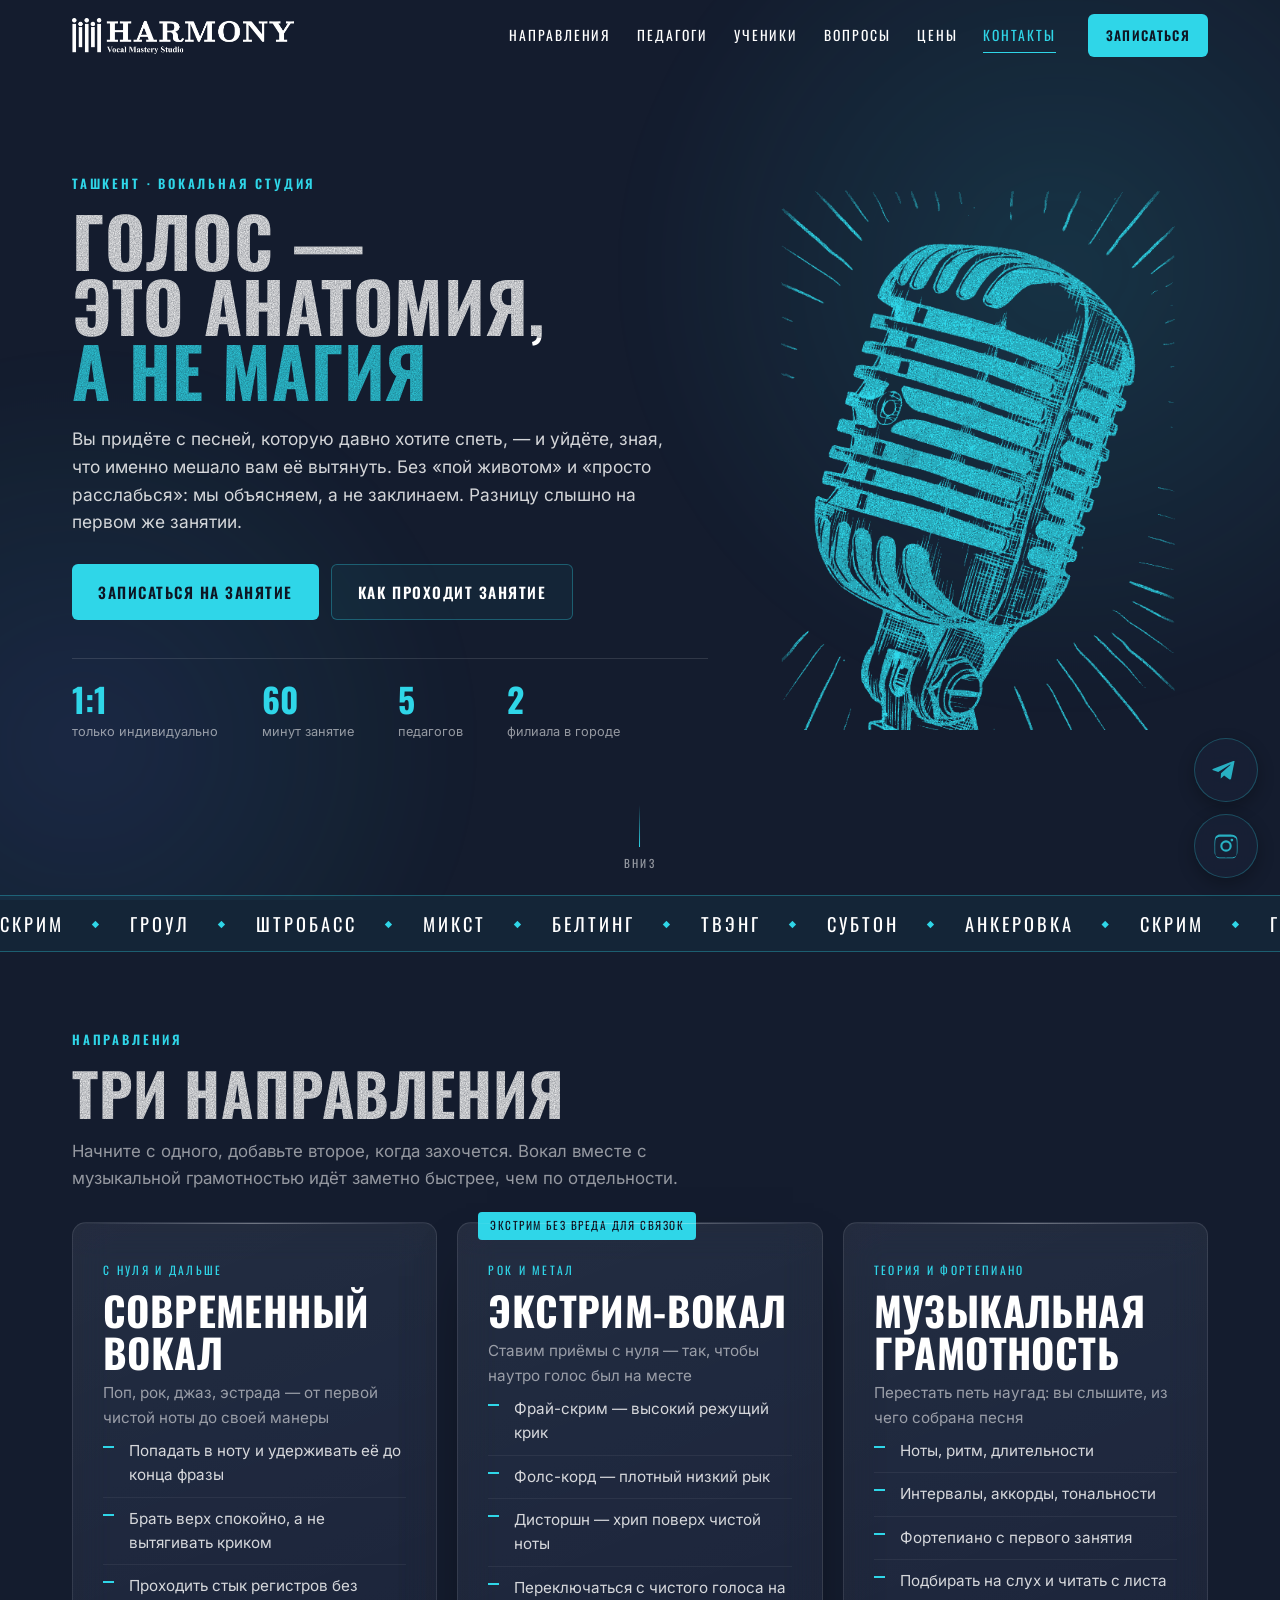
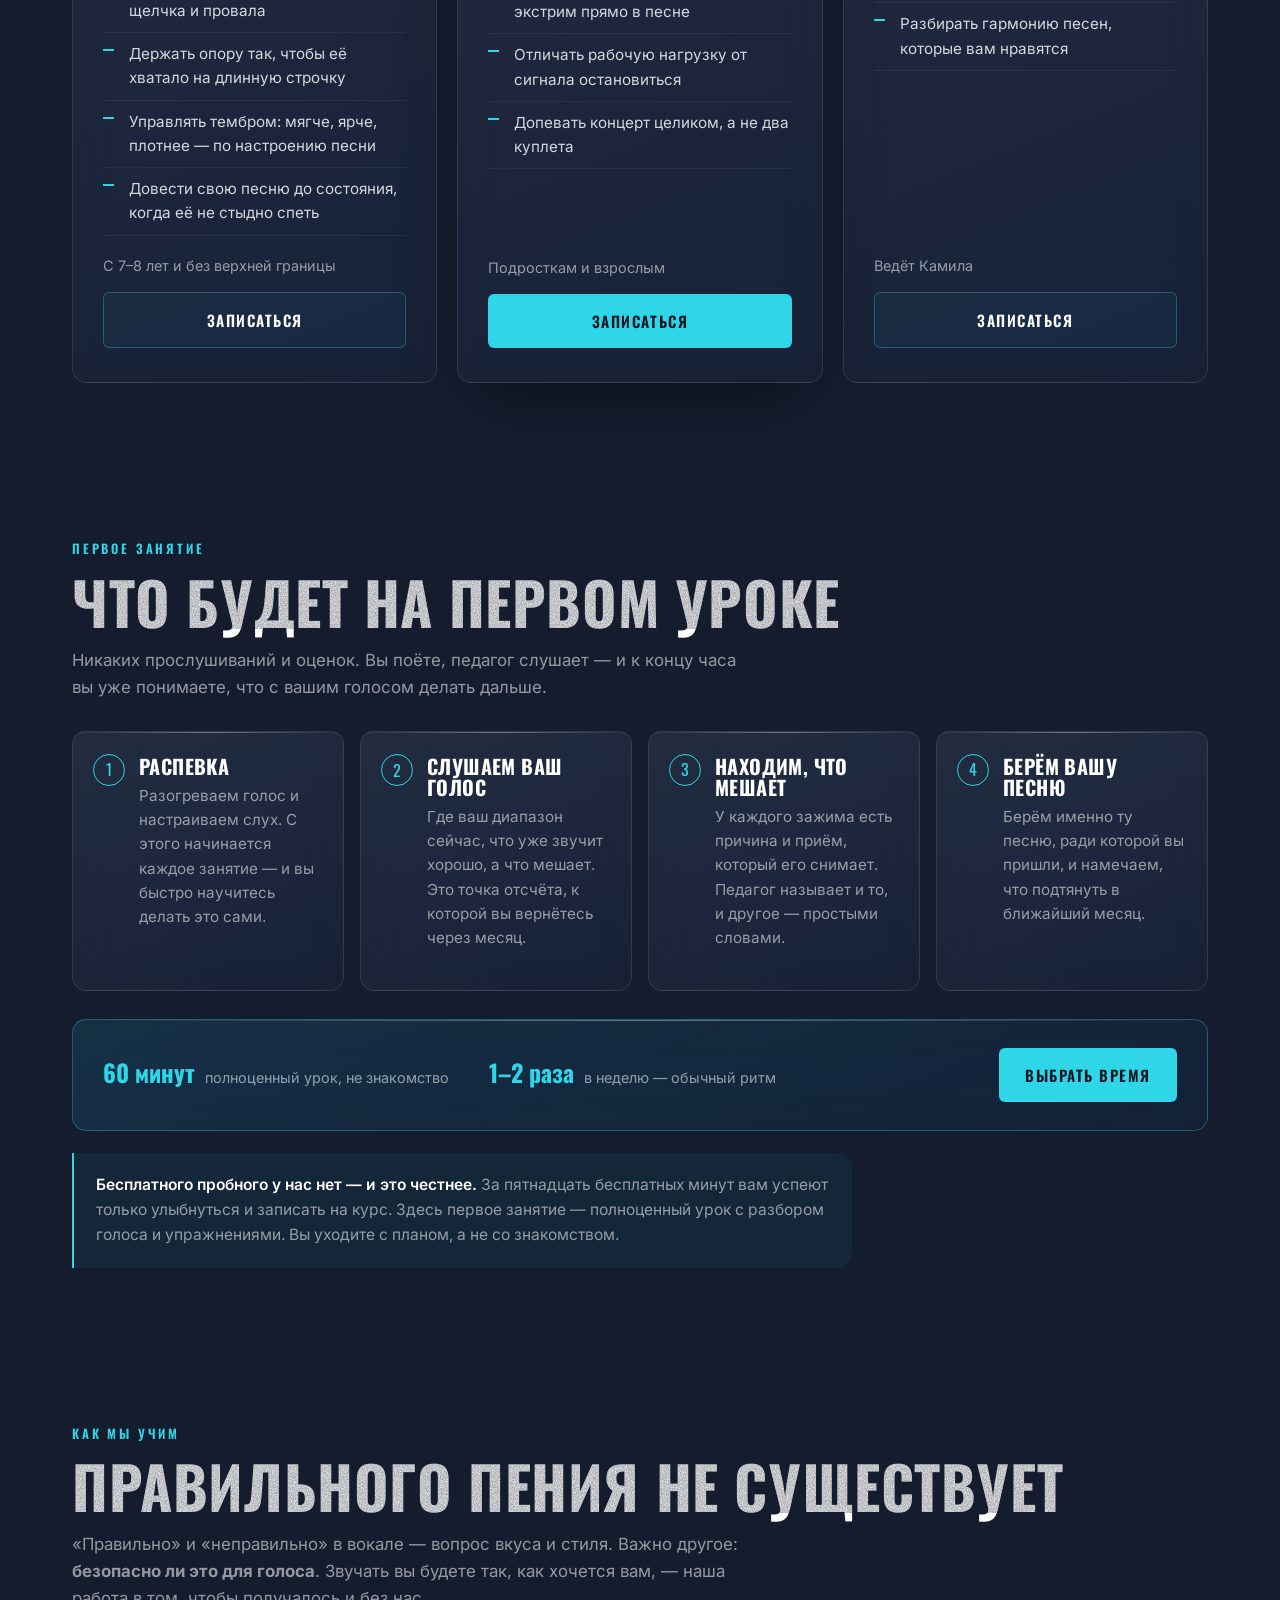
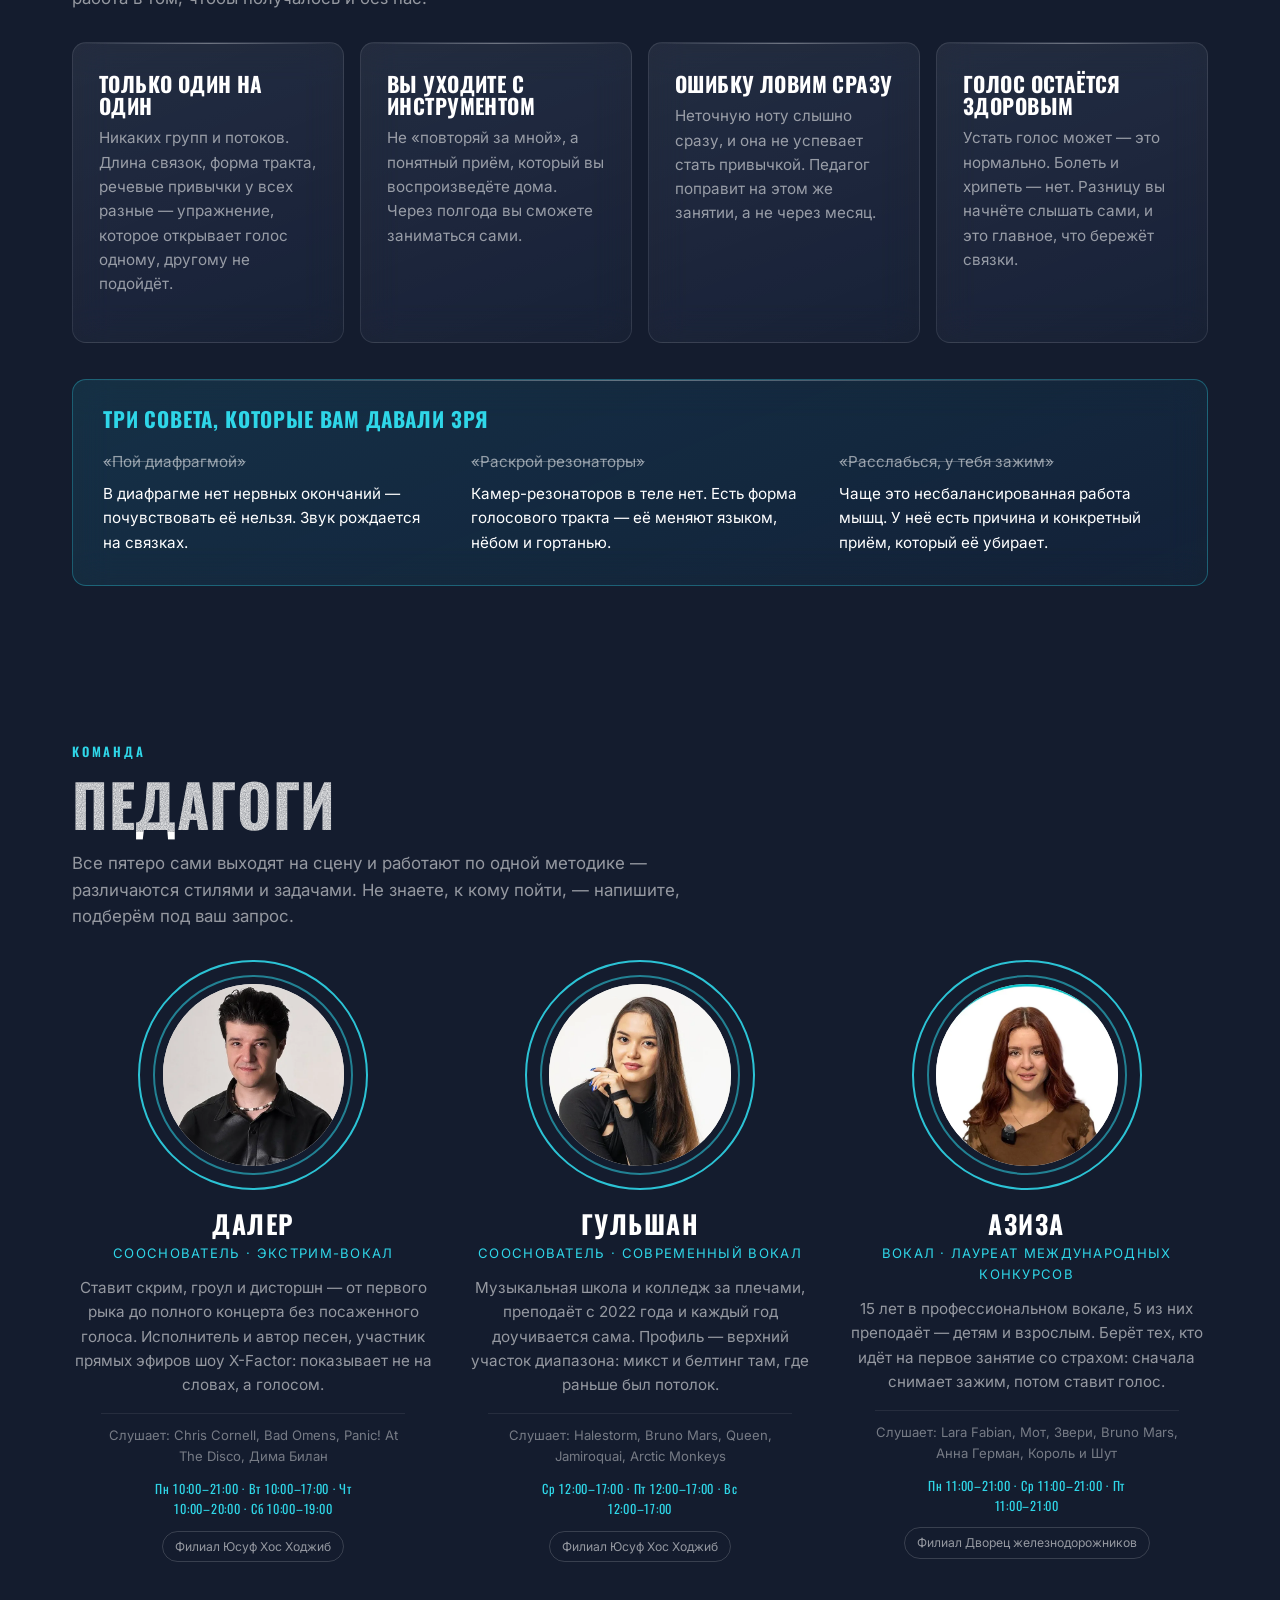
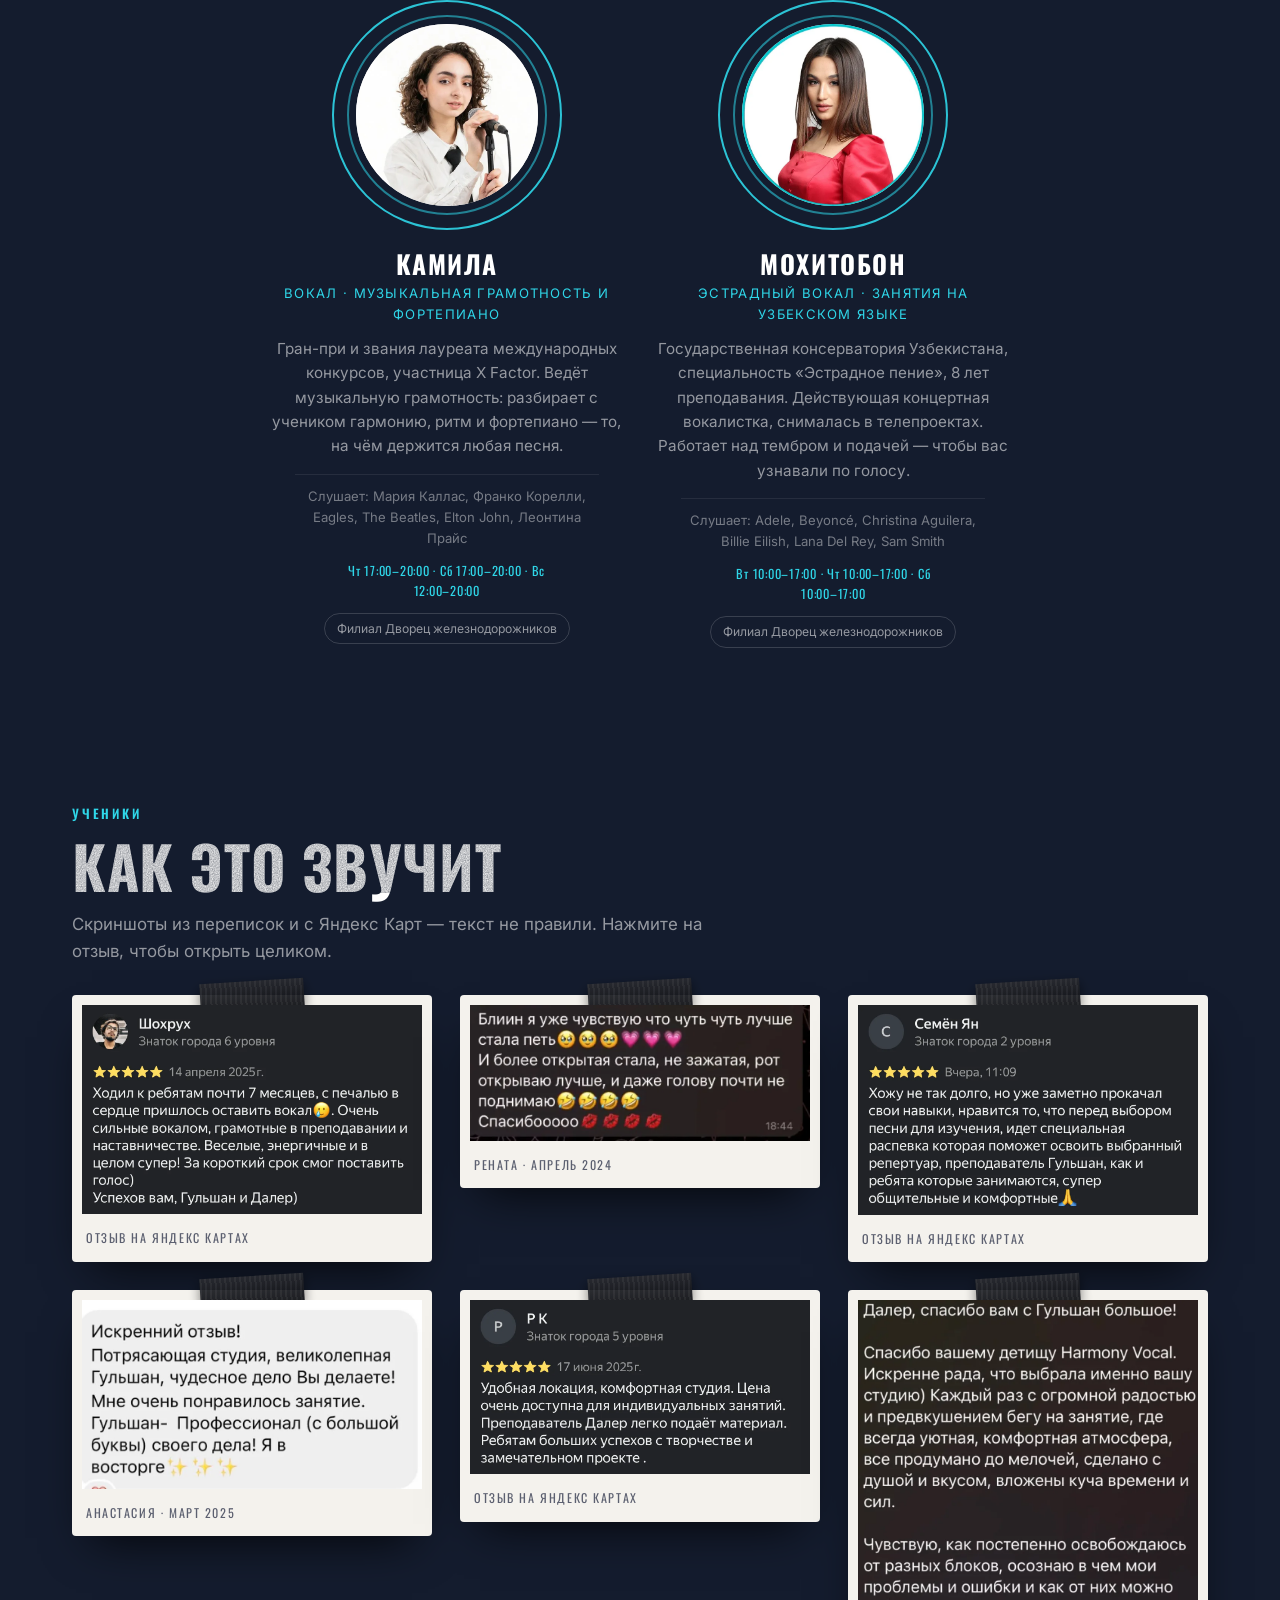
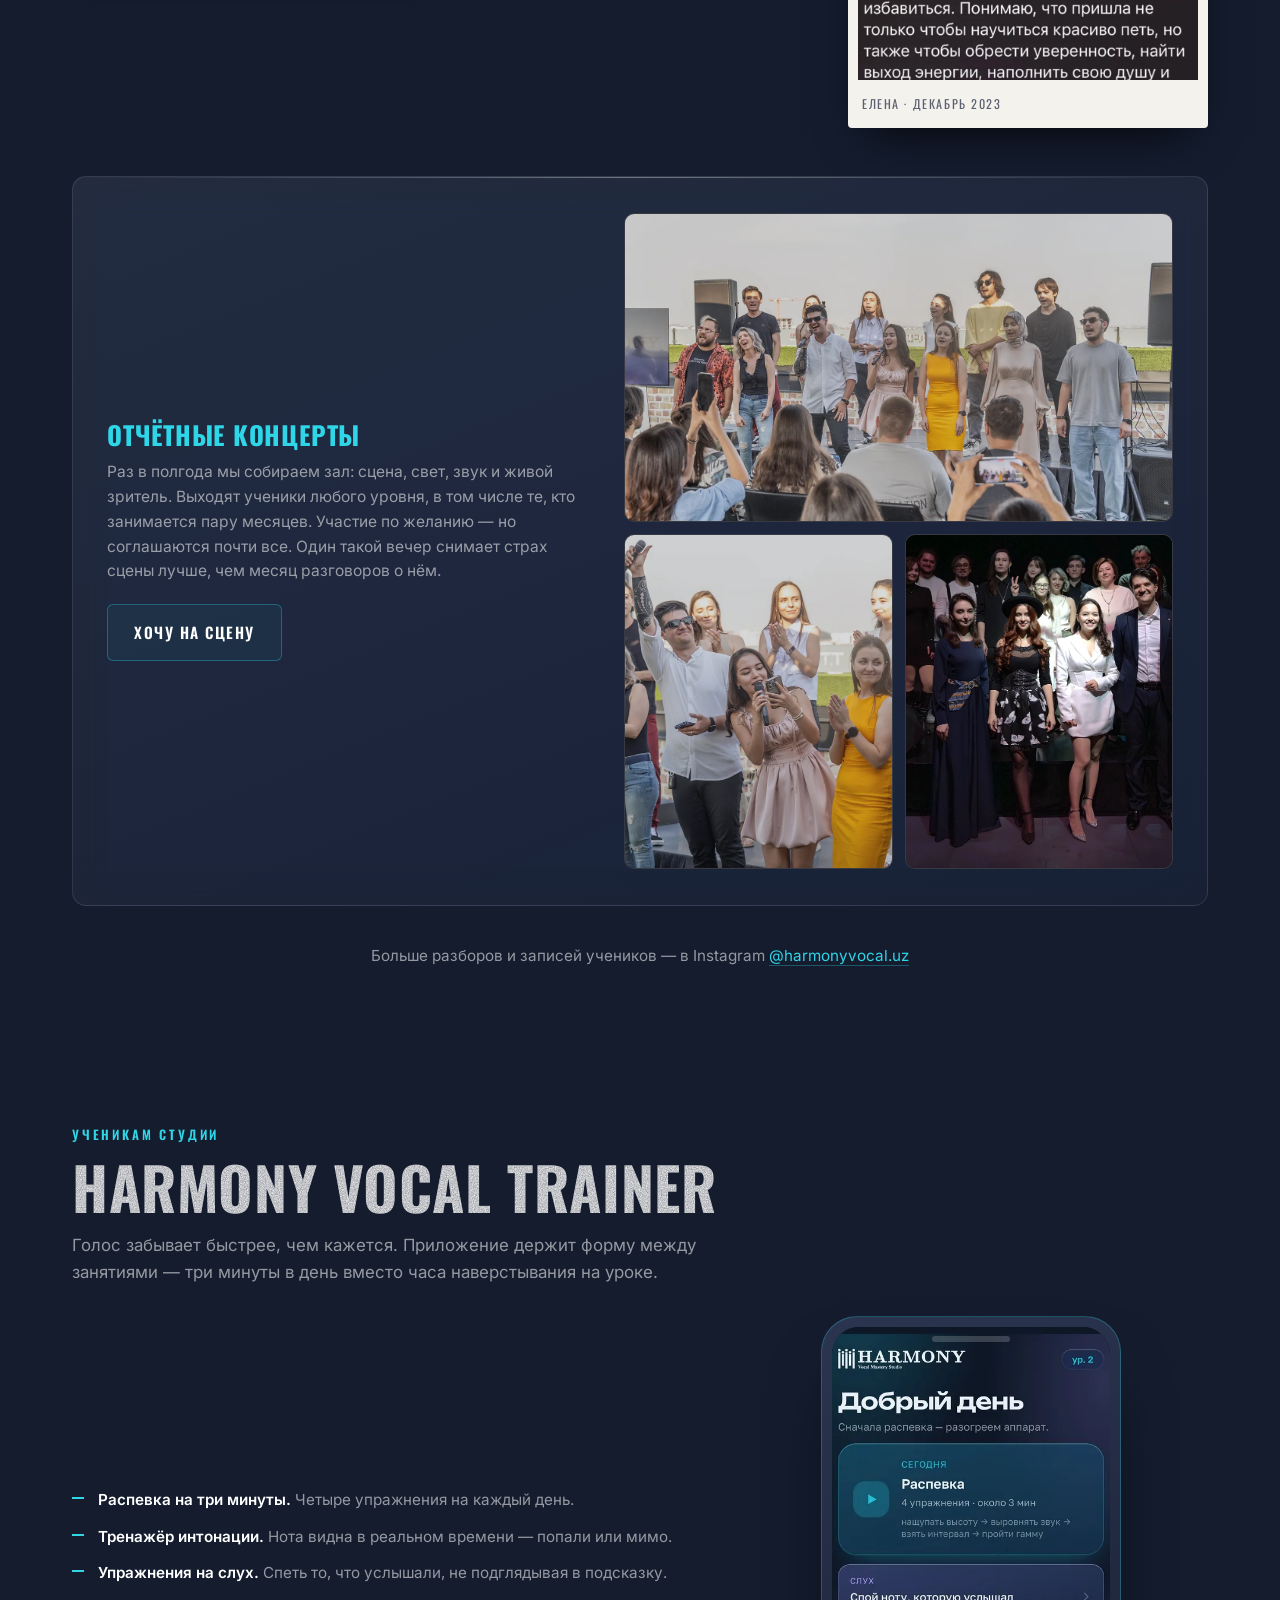
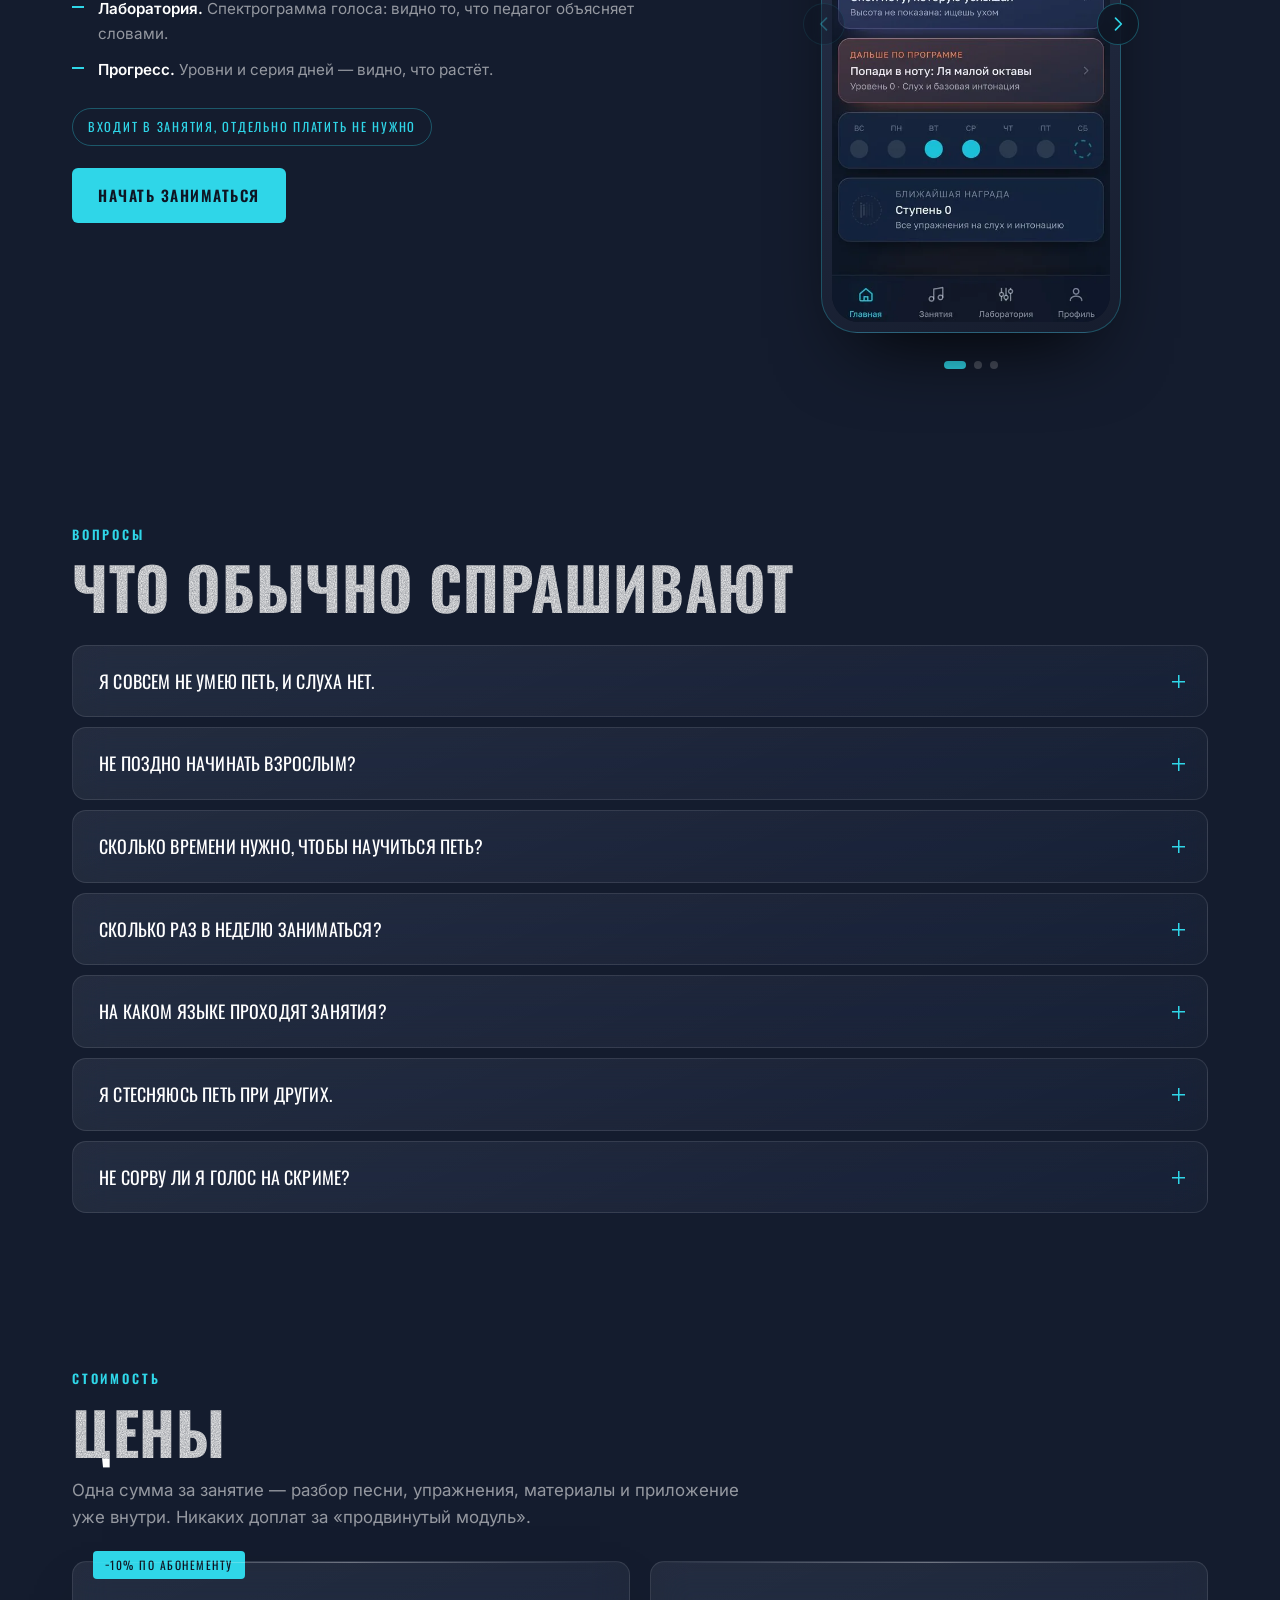
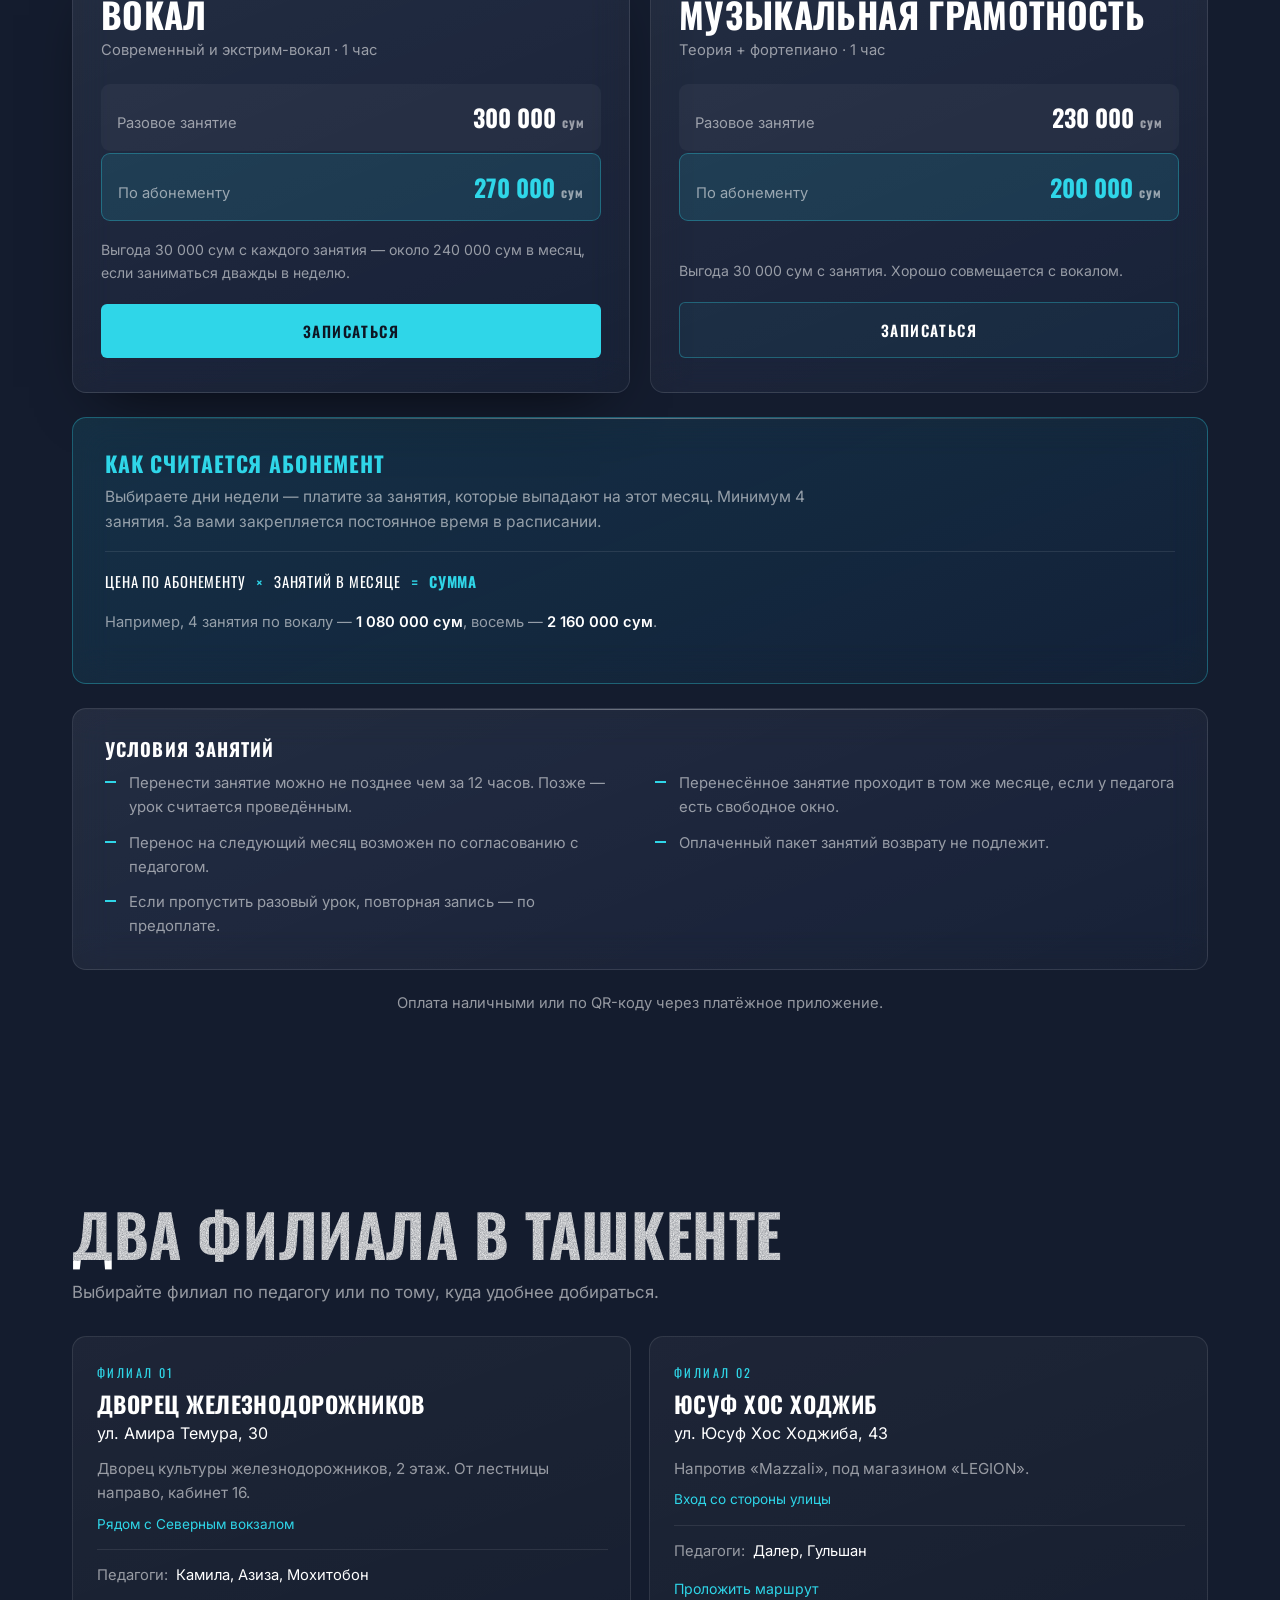
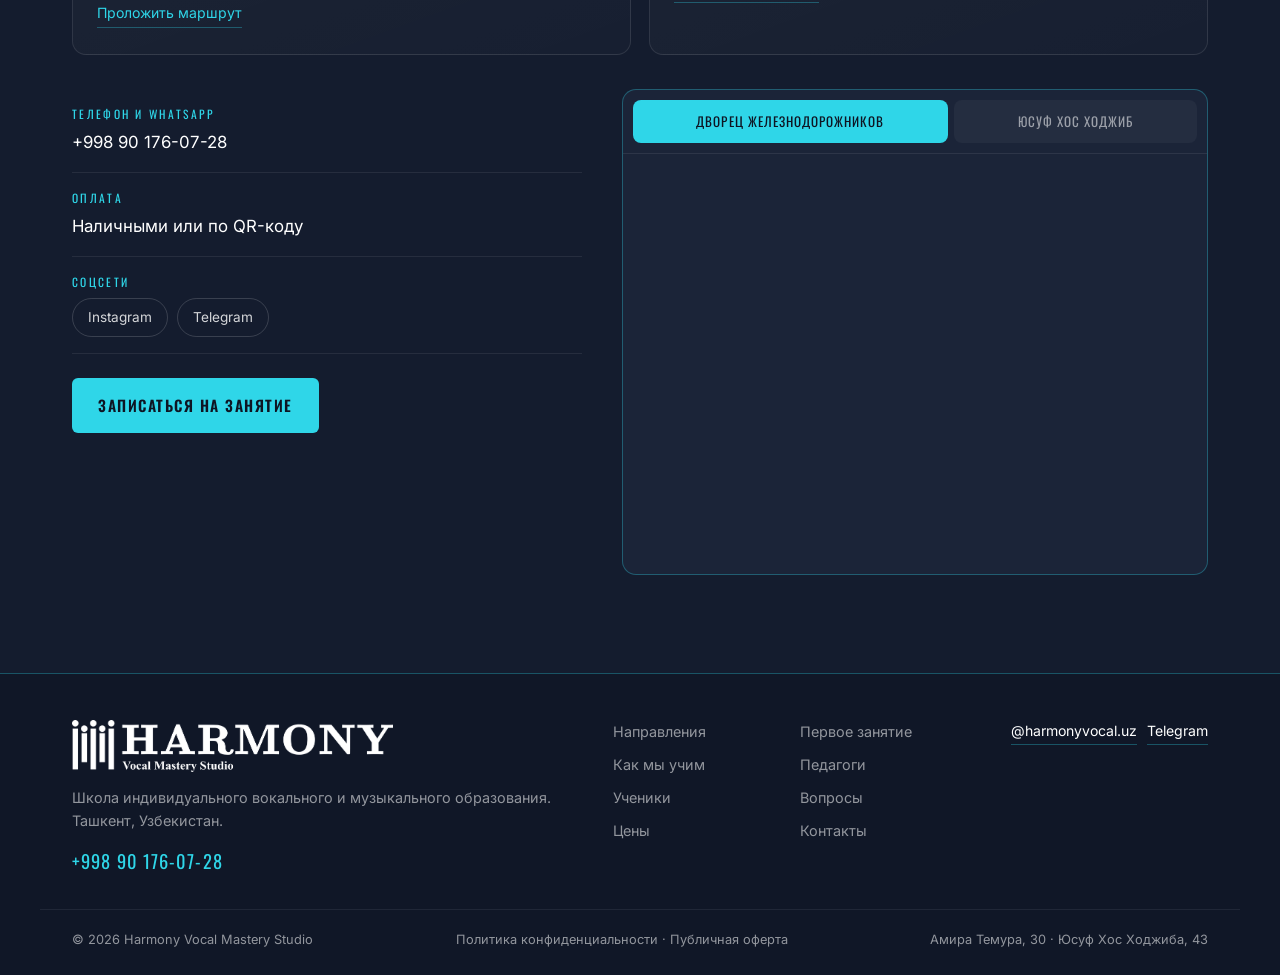
==== commit 031e4b6a: "Отзывы с Яндекс Карт: три вырезки, порядок пересобран В секции «Ученики» было три скриншота переписо" ====
--- a/index.html
+++ b/index.html
@@ -776,10 +776,20 @@
     <header class="section__head">
       <p class="kicker reveal">Ученики</p>
       <h2 class="section__title display reveal" data-text="КАК ЭТО ЗВУЧИТ">КАК ЭТО ЗВУЧИТ</h2>
-      <p class="section__lead reveal">Скриншоты без правок, как пришли. Нажмите на отзыв, чтобы открыть целиком.</p>
+      <p class="section__lead reveal">Скриншоты из переписок и с Яндекс Карт — текст не правили. Нажмите на отзыв, чтобы открыть целиком.</p>
     </header>
 
     <div class="reviews__grid">
+
+      <figure class="polaroid reveal-stagger">
+        <div class="polaroid__tape"></div>
+        <a class="polaroid__img" href="assets/img/reviews/ya-shohrukh.webp" target="_blank" rel="noopener" aria-label="Открыть отзыв полностью">
+          <img src="assets/img/reviews/ya-shohrukh.webp" alt="Отзыв на Яндекс Картах: ходил почти семь месяцев, за короткий срок смог поставить голос" width="1154" height="710" loading="lazy" decoding="async">
+        </a>
+        <figcaption>
+          <p class="polaroid__author">Отзыв на Яндекс Картах</p>
+        </figcaption>
+      </figure>
 
       <figure class="polaroid reveal-stagger">
         <div class="polaroid__tape"></div>
@@ -791,13 +801,33 @@
         </figcaption>
       </figure>
 
-      <figure class="polaroid polaroid--tilt-r reveal-stagger">
+      <figure class="polaroid reveal-stagger">
+        <div class="polaroid__tape"></div>
+        <a class="polaroid__img" href="assets/img/reviews/ya-semyon.webp" target="_blank" rel="noopener" aria-label="Открыть отзыв полностью">
+          <img src="assets/img/reviews/ya-semyon.webp" alt="Отзыв на Яндекс Картах: перед разбором песни идёт распевка под выбранный репертуар, преподаватель Гульшан" width="1154" height="712" loading="lazy" decoding="async">
+        </a>
+        <figcaption>
+          <p class="polaroid__author">Отзыв на Яндекс Картах</p>
+        </figcaption>
+      </figure>
+
+      <figure class="polaroid reveal-stagger">
         <div class="polaroid__tape"></div>
         <a class="polaroid__img" href="assets/img/reviews/guest.webp" target="_blank" rel="noopener" aria-label="Открыть отзыв полностью">
           <img src="assets/img/reviews/guest.webp" alt="Отзыв ученицы о занятии с Гульшан в студии Harmony" width="832" height="461" loading="lazy" decoding="async">
         </a>
         <figcaption>
           <p class="polaroid__author">Анастасия · март 2025</p>
+        </figcaption>
+      </figure>
+
+      <figure class="polaroid reveal-stagger">
+        <div class="polaroid__tape"></div>
+        <a class="polaroid__img" href="assets/img/reviews/ya-rk.webp" target="_blank" rel="noopener" aria-label="Открыть отзыв полностью">
+          <img src="assets/img/reviews/ya-rk.webp" alt="Отзыв на Яндекс Картах: удобная локация, доступная цена индивидуальных занятий, преподаватель Далер" width="1154" height="591" loading="lazy" decoding="async">
+        </a>
+        <figcaption>
+          <p class="polaroid__author">Отзыв на Яндекс Картах</p>
         </figcaption>
       </figure>
 
--- a/assets/css/sections.css
+++ b/assets/css/sections.css
@@ -1488,8 +1488,8 @@
 .quick__btn{
   display:grid;
   place-items:center;
-  width:48px;
-  height:48px;
+  width:64px;
+  height:64px;
   border-radius:50%;
   background:var(--bg-2);
   border:1px solid var(--cyan-line);
@@ -1508,7 +1508,7 @@
     backdrop-filter:blur(12px) saturate(1.2);
   }
 }
-.quick__btn svg{ width:21px; height:21px; fill:currentColor; }
+.quick__btn svg{ width:28px; height:28px; fill:currentColor; }
 .quick__btn:hover{ opacity:1; transform:translateY(-2px); border-color:var(--cyan); color:var(--white); }
 /* на телефоне наведения нет — «загорание» даёт само касание */
 .quick__btn:active{ opacity:1; border-color:var(--cyan); color:var(--white); transform:scale(.94); }
--- a/assets/css/responsive.css
+++ b/assets/css/responsive.css
@@ -167,10 +167,8 @@
   .hero__title{ font-size:clamp(3.6rem, 5.4vw, 6.6rem); }
   .section__title{ font-size:clamp(3rem, 4.6vw, 4.6rem); }
   .marquee__track{ font-size:1.15rem; }
-  /* на десктопе кнопки связи чуть крупнее и дальше от края */
+  /* на десктопе размер тот же, только отступ от края больше */
   .quick{ right:22px; bottom:22px; gap:12px; }
-  .quick__btn{ width:52px; height:52px; }
-  .quick__btn svg{ width:24px; height:24px; }
   .marquee__group{ gap:28px; padding-right:28px; }
 }
 
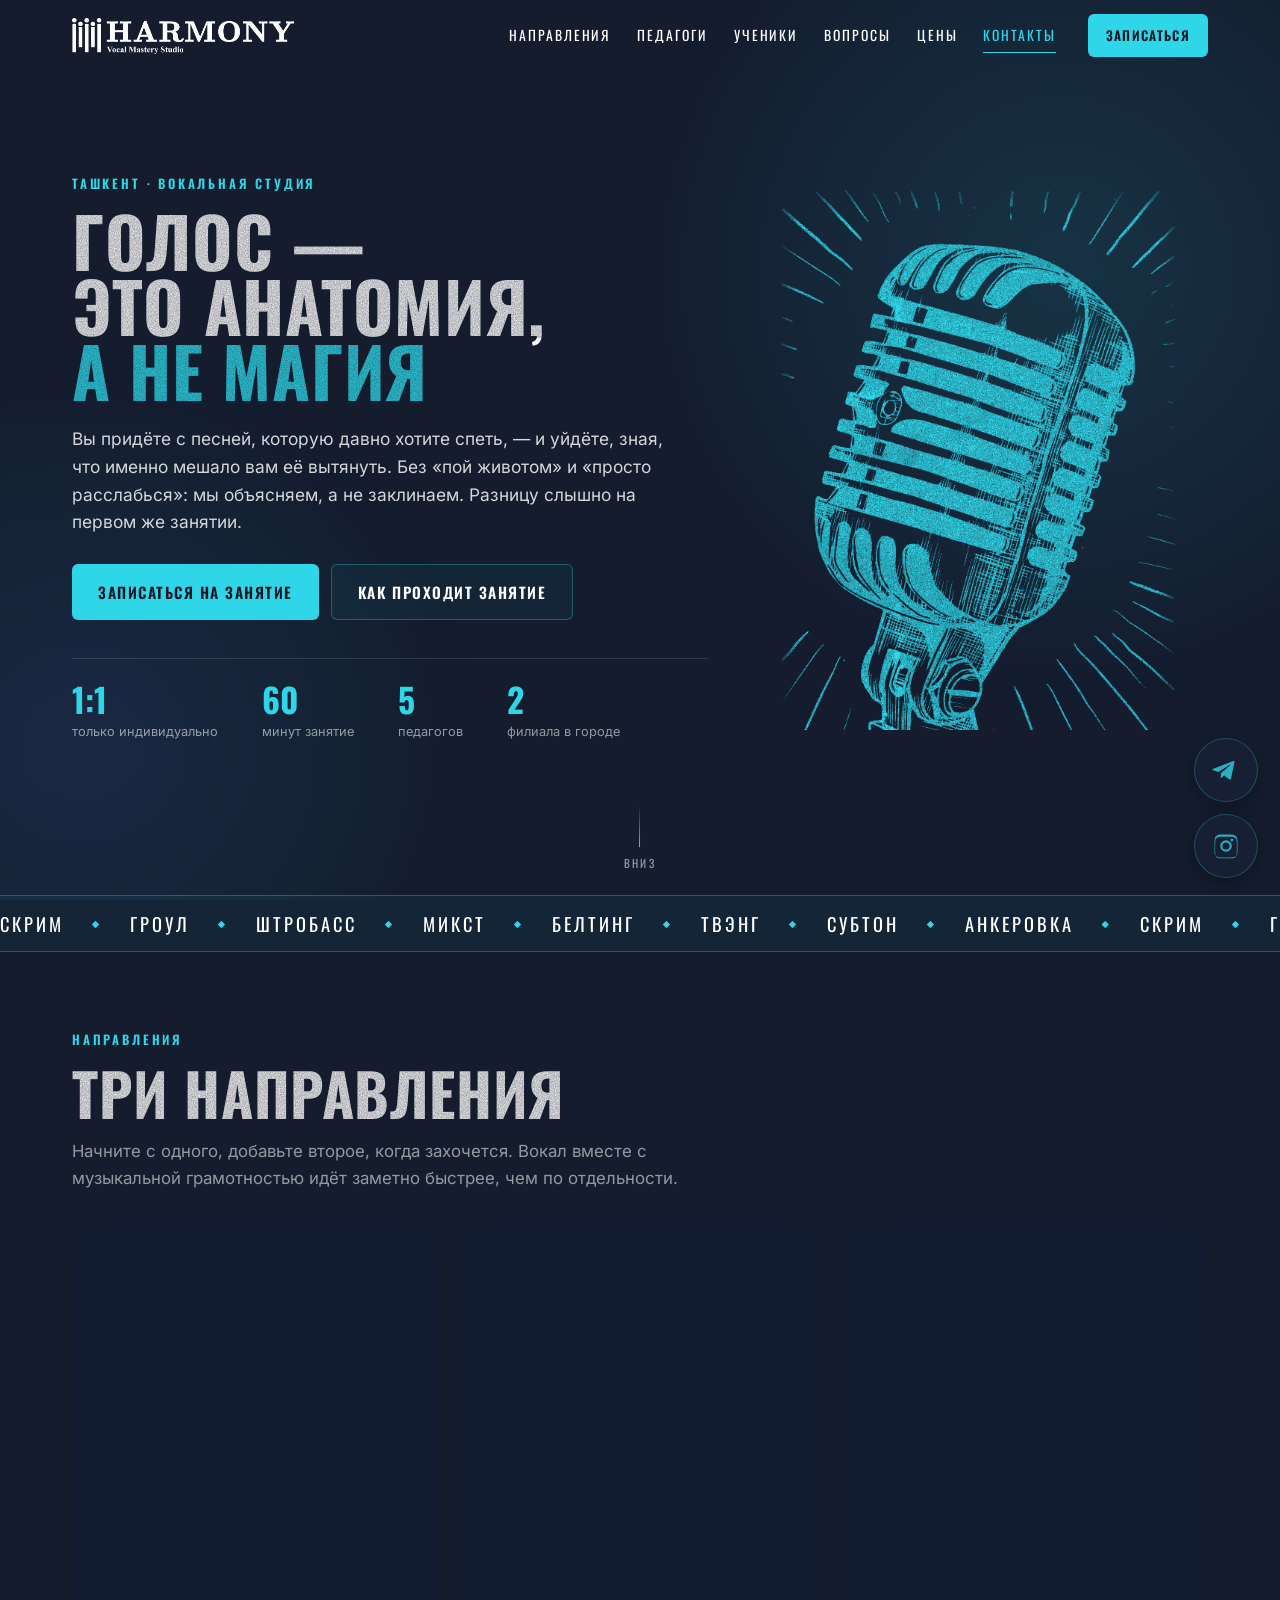
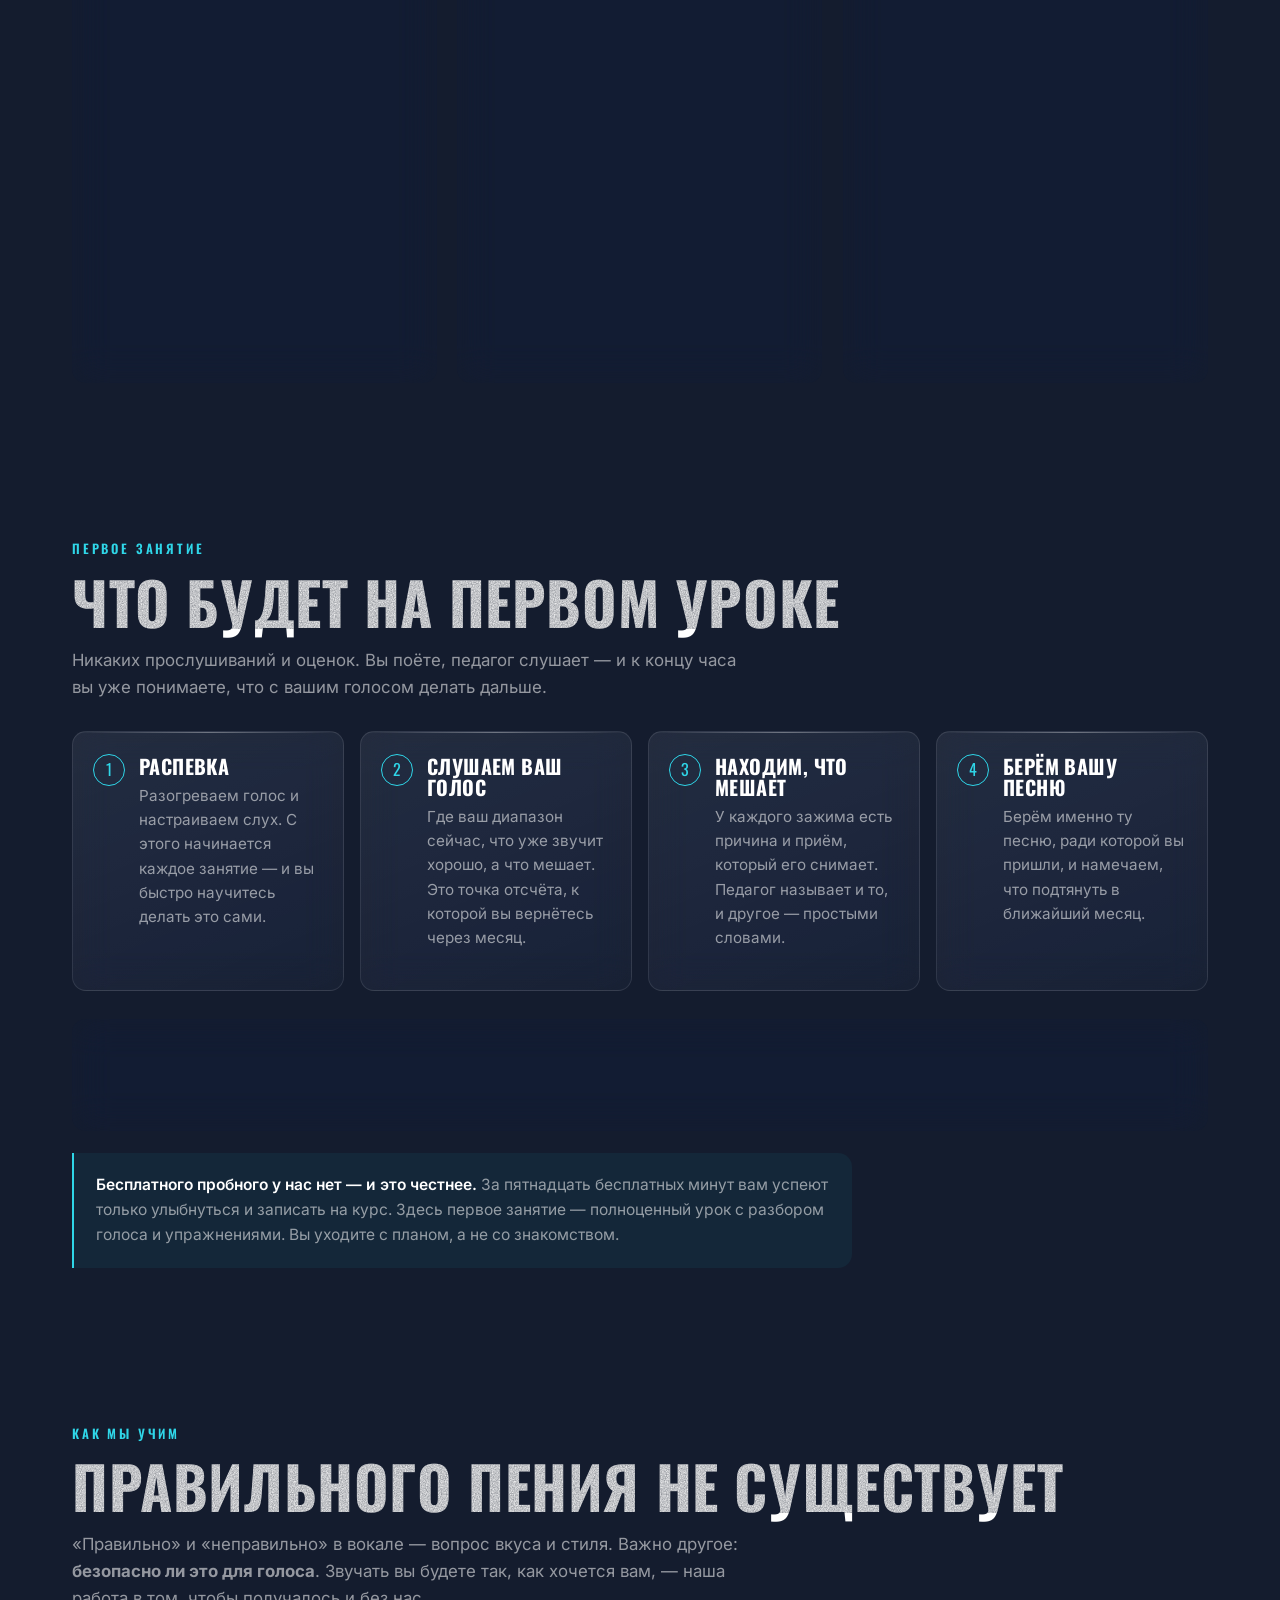
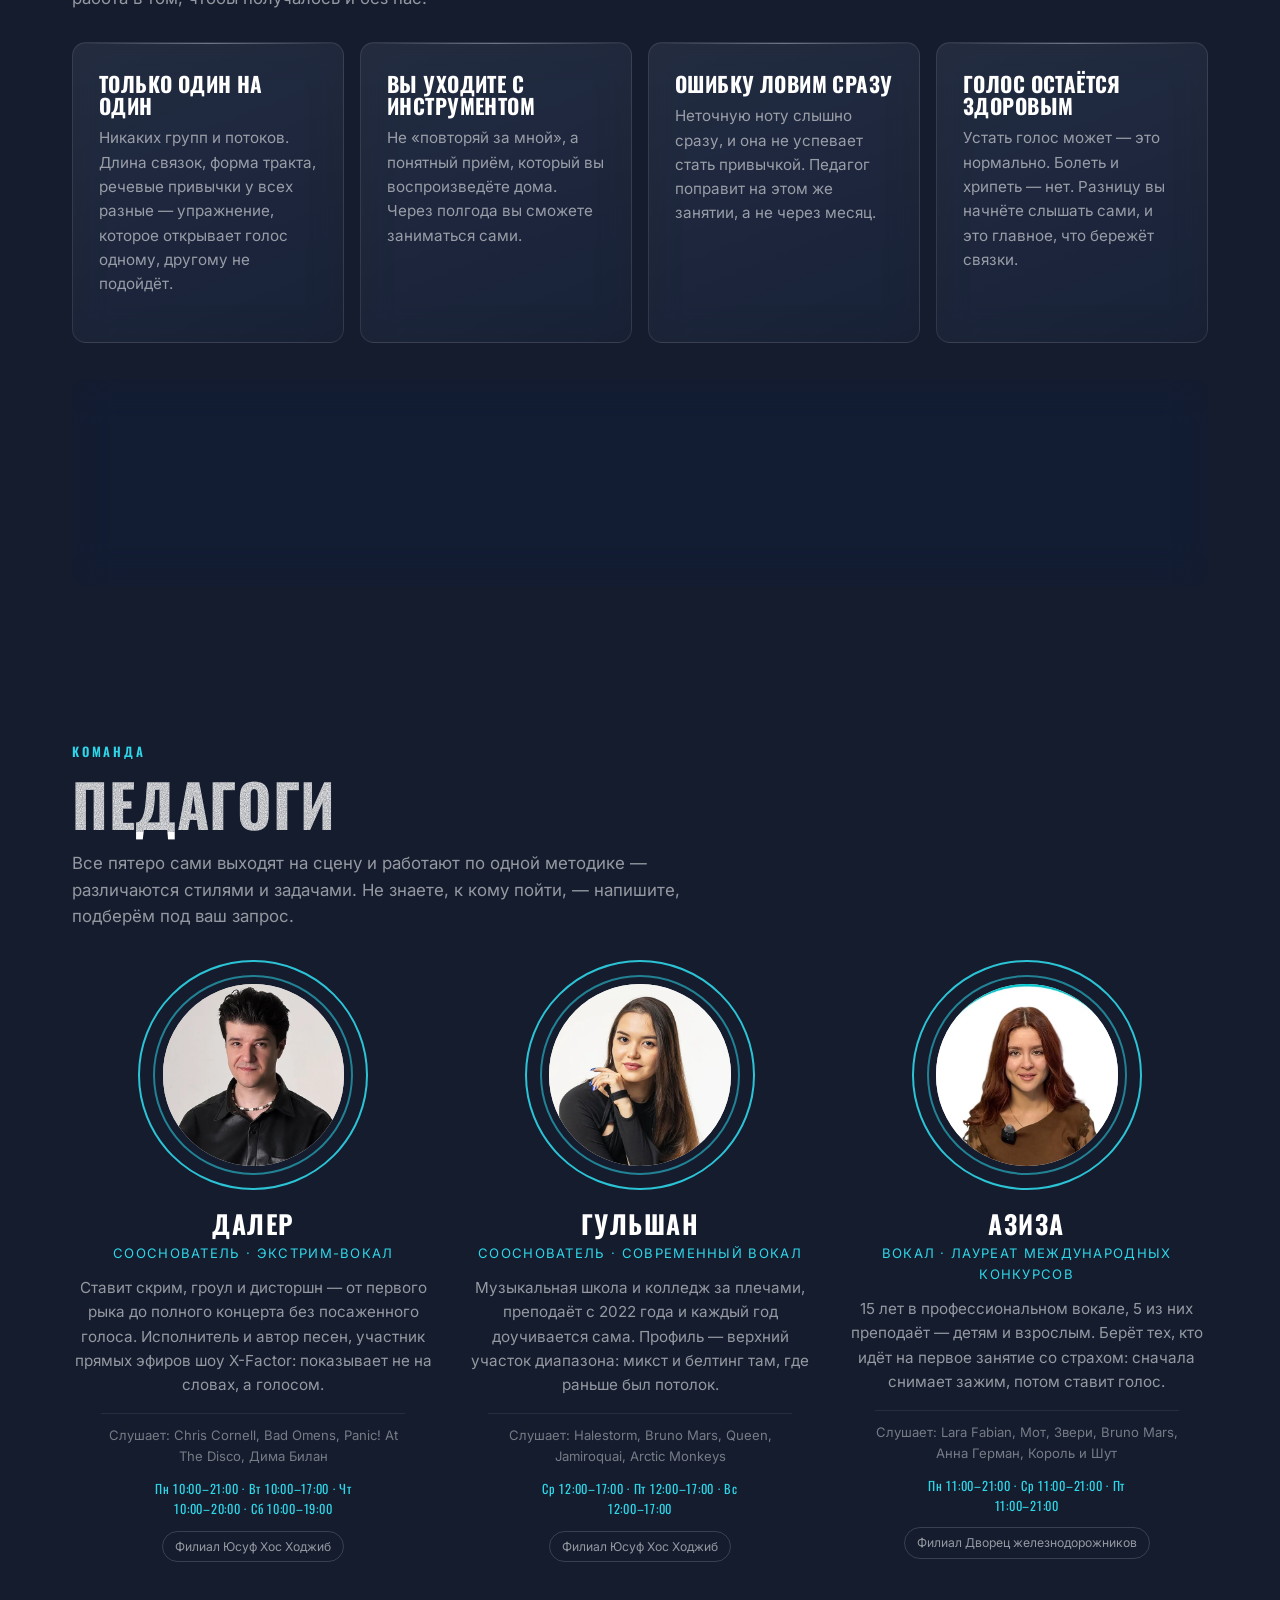
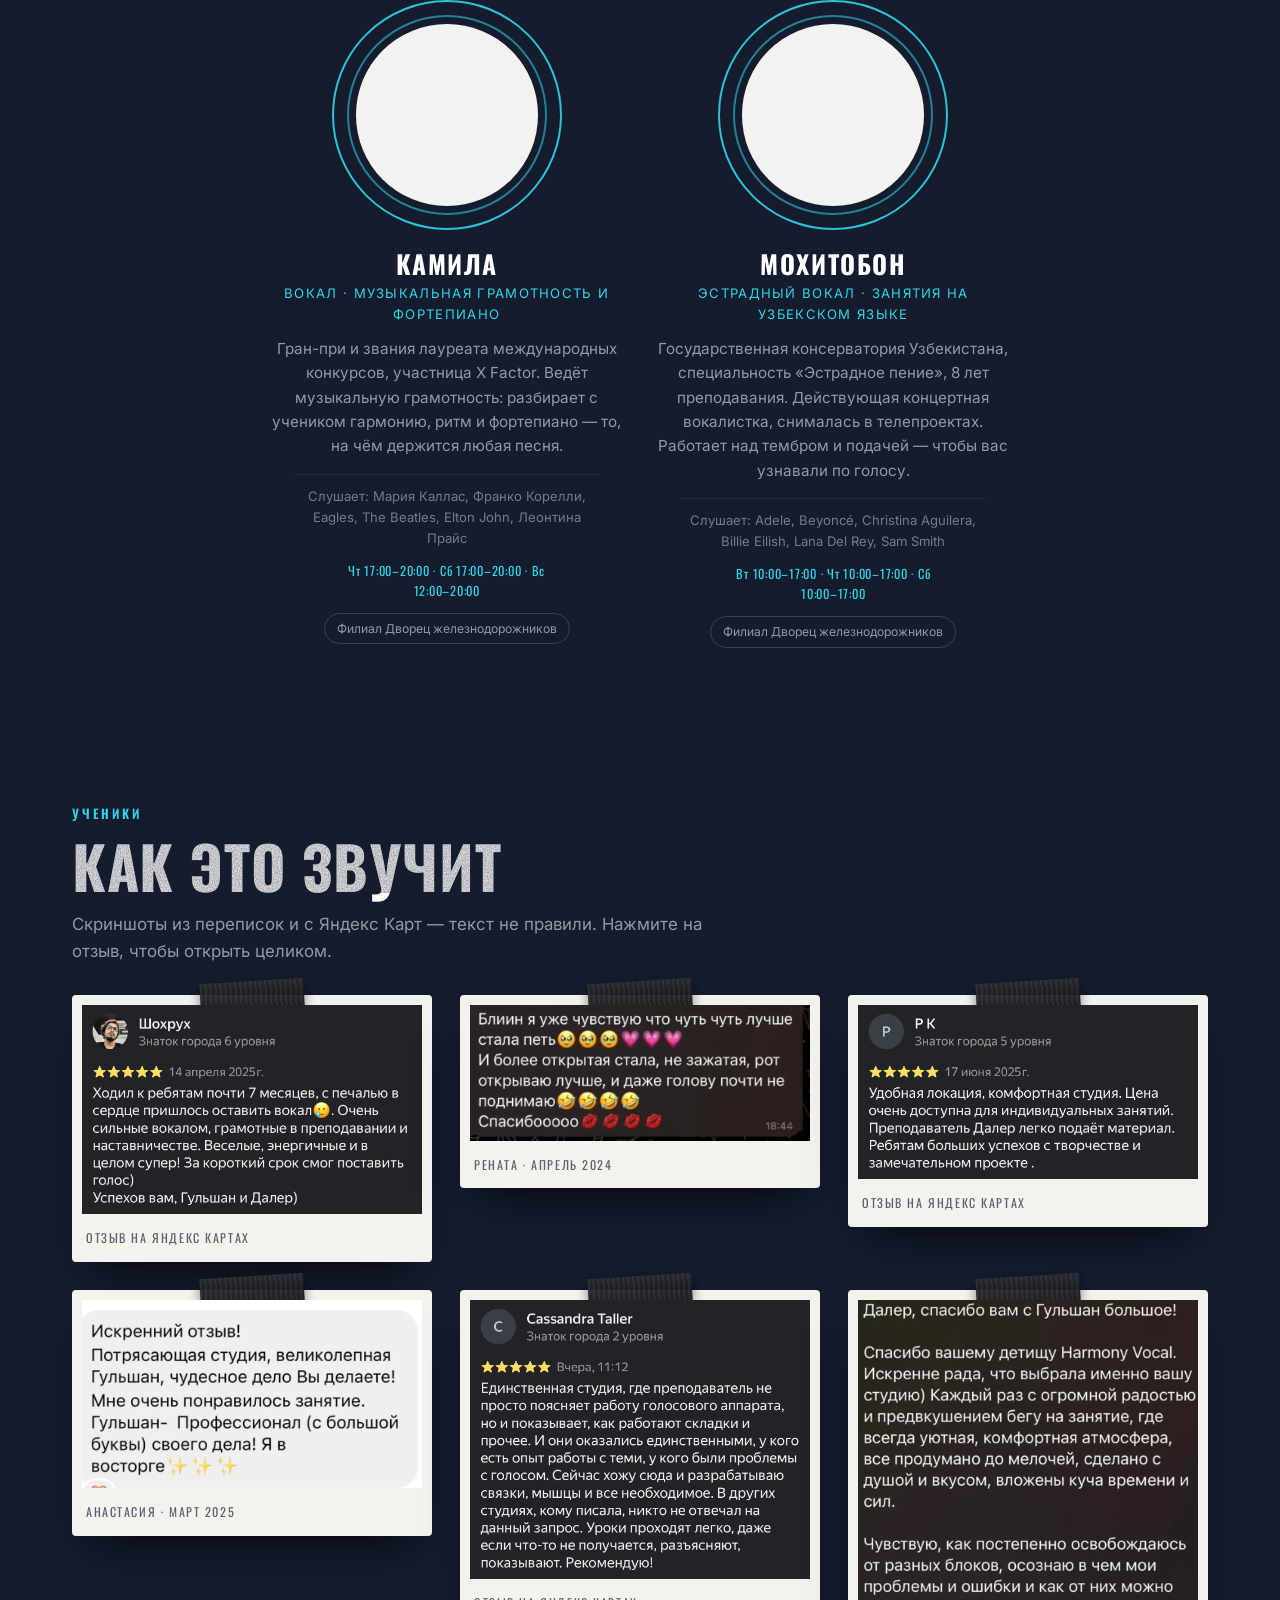
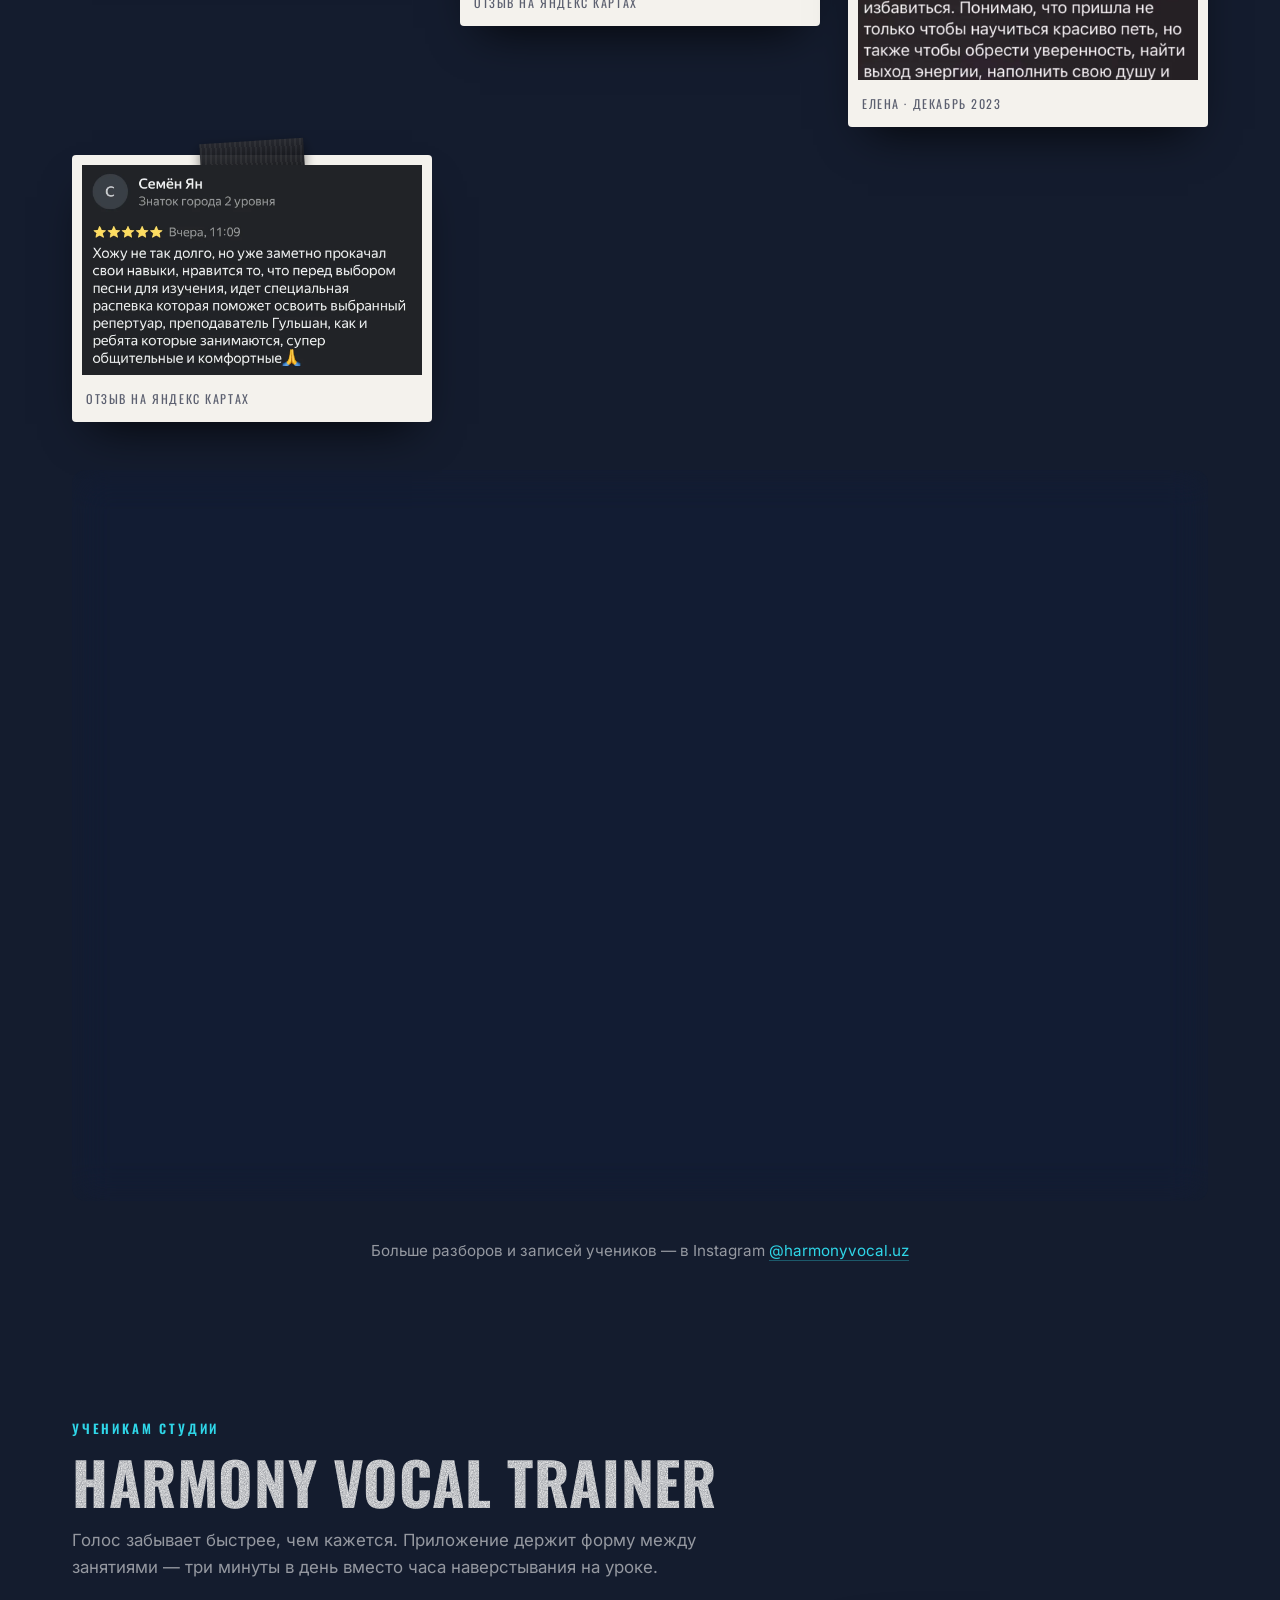
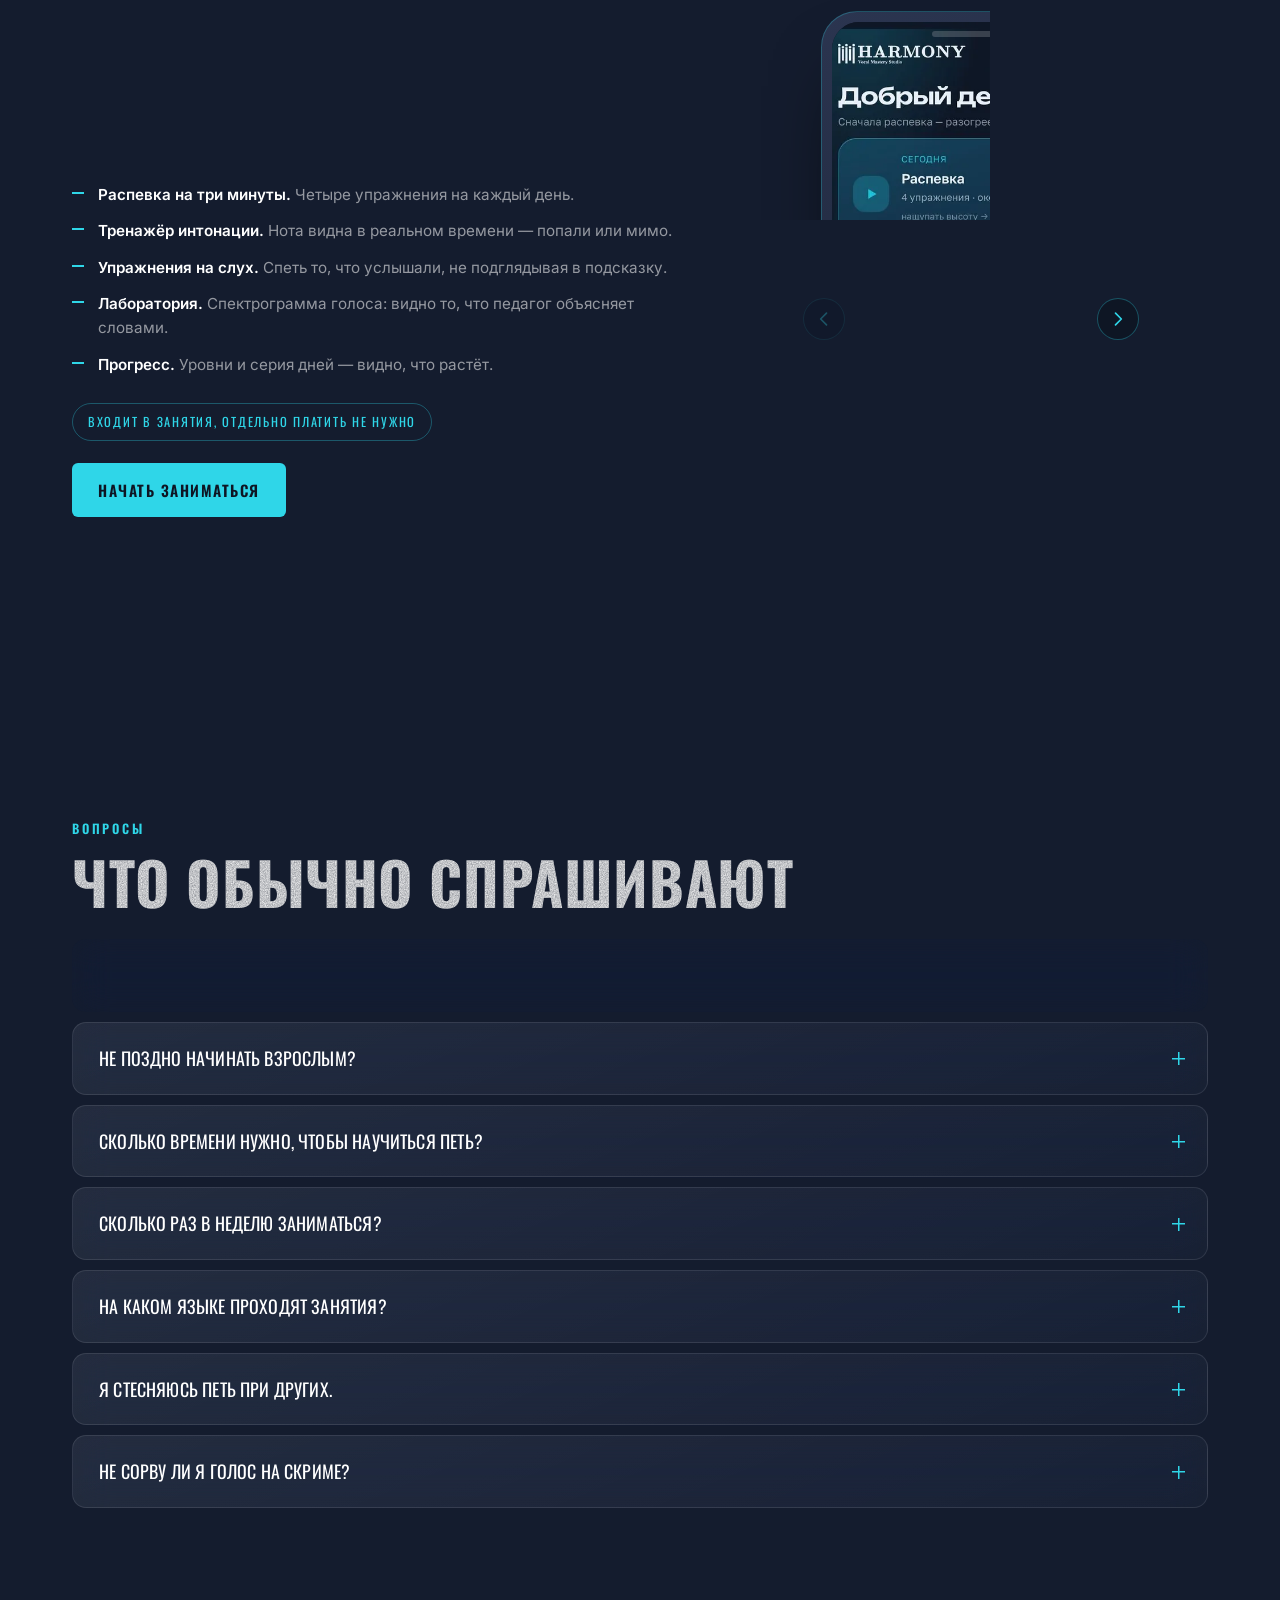
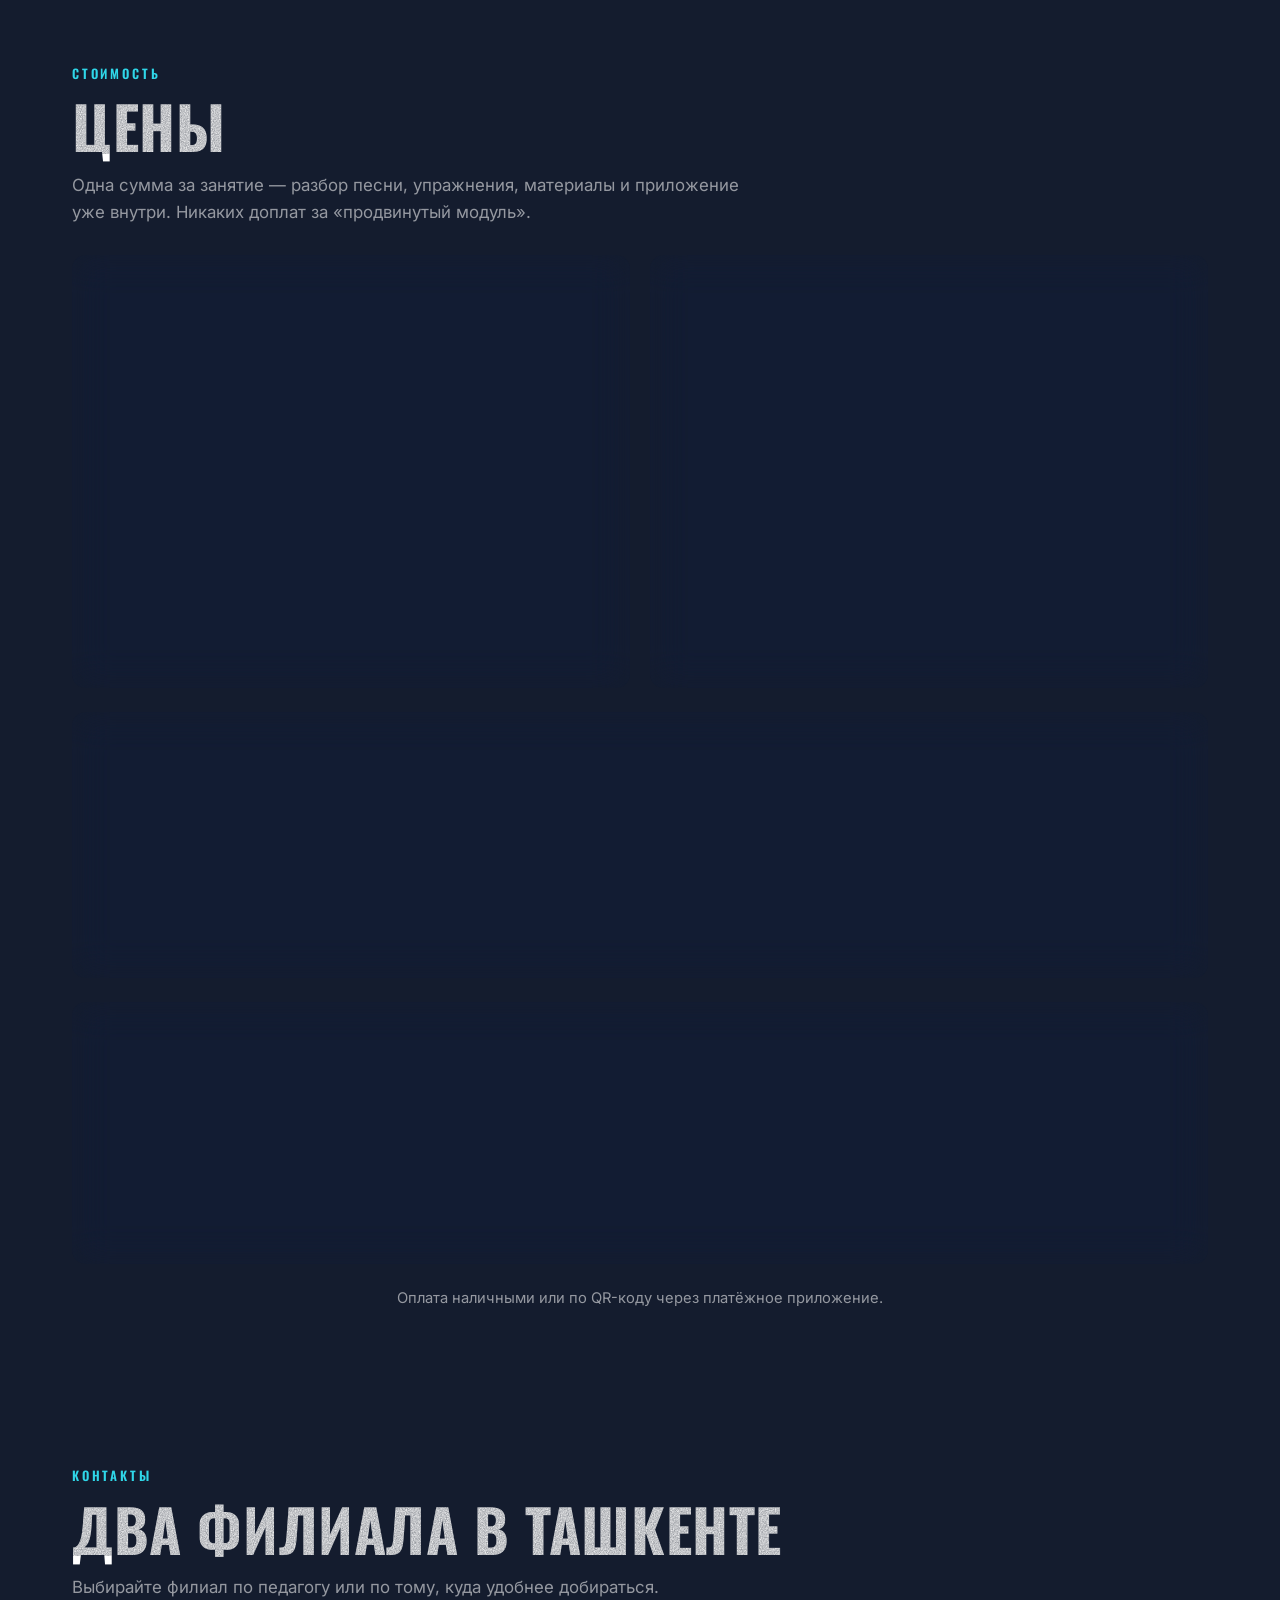
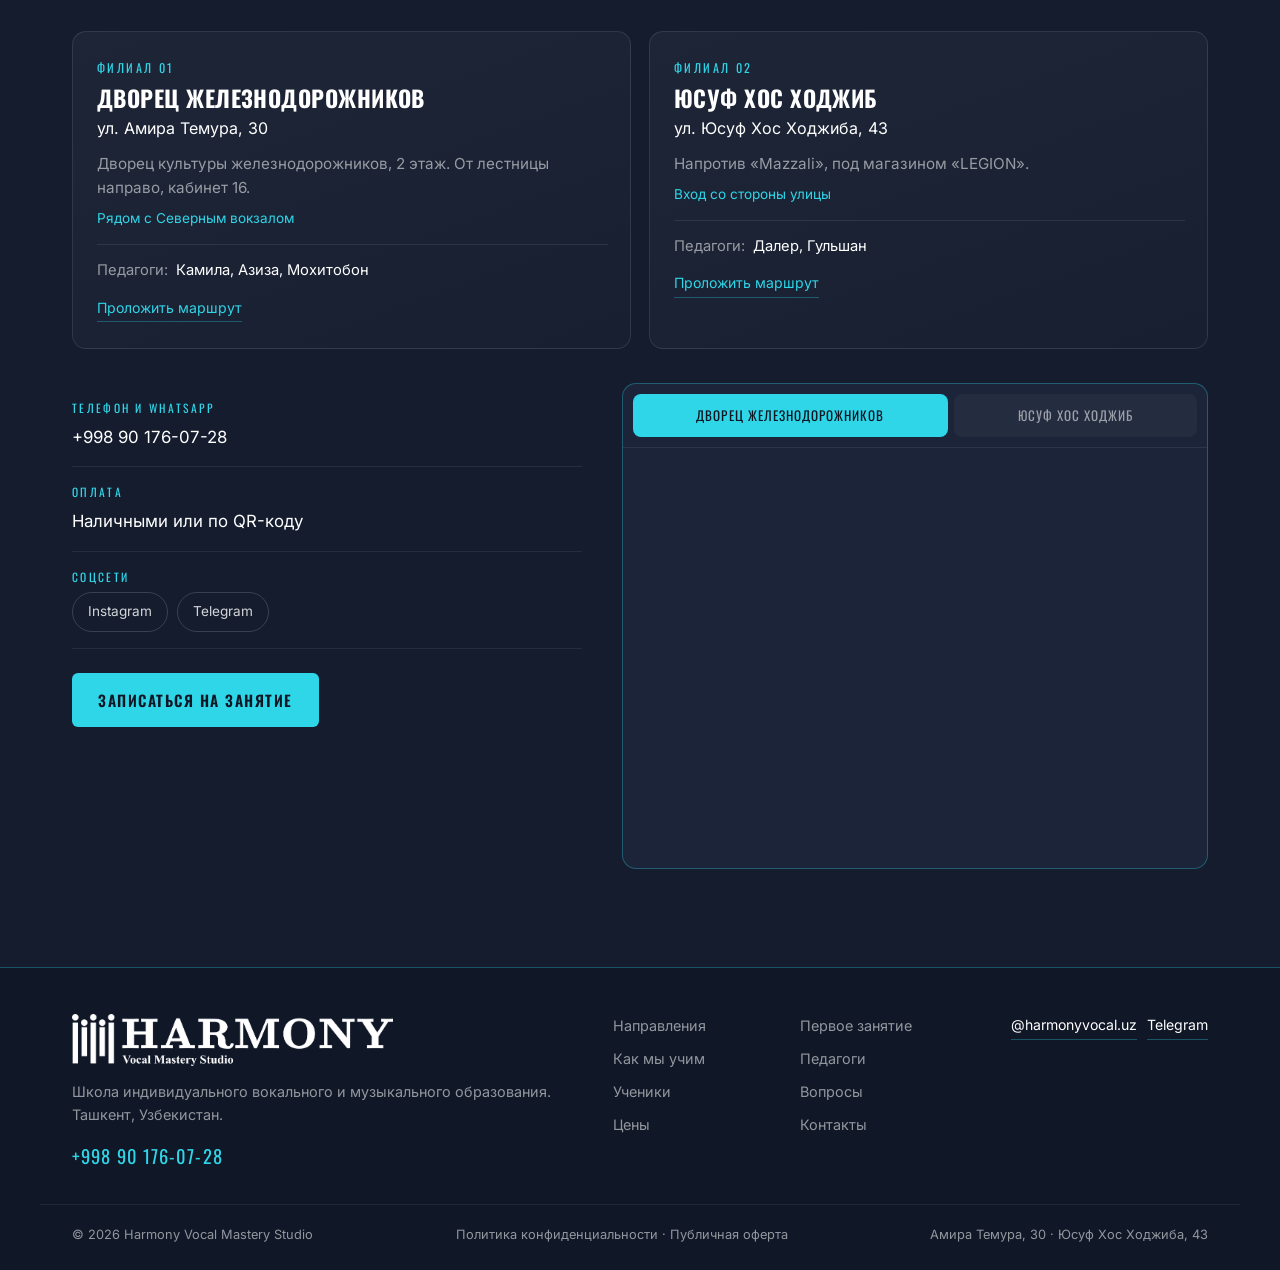
==== commit efdd0f2c: "Отзыв Cassandra Taller добавлен, порядок карточек пересчитан Отзыв пришёл раскрытым, вырезан с телеф" ====
--- a/index.html
+++ b/index.html
@@ -803,8 +803,8 @@
 
       <figure class="polaroid reveal-stagger">
         <div class="polaroid__tape"></div>
-        <a class="polaroid__img" href="assets/img/reviews/ya-semyon.webp" target="_blank" rel="noopener" aria-label="Открыть отзыв полностью">
-          <img src="assets/img/reviews/ya-semyon.webp" alt="Отзыв на Яндекс Картах: перед разбором песни идёт распевка под выбранный репертуар, преподаватель Гульшан" width="1154" height="712" loading="lazy" decoding="async">
+        <a class="polaroid__img" href="assets/img/reviews/ya-rk.webp" target="_blank" rel="noopener" aria-label="Открыть отзыв полностью">
+          <img src="assets/img/reviews/ya-rk.webp" alt="Отзыв на Яндекс Картах: удобная локация, доступная цена индивидуальных занятий, преподаватель Далер" width="1154" height="591" loading="lazy" decoding="async">
         </a>
         <figcaption>
           <p class="polaroid__author">Отзыв на Яндекс Картах</p>
@@ -823,8 +823,8 @@
 
       <figure class="polaroid reveal-stagger">
         <div class="polaroid__tape"></div>
-        <a class="polaroid__img" href="assets/img/reviews/ya-rk.webp" target="_blank" rel="noopener" aria-label="Открыть отзыв полностью">
-          <img src="assets/img/reviews/ya-rk.webp" alt="Отзыв на Яндекс Картах: удобная локация, доступная цена индивидуальных занятий, преподаватель Далер" width="1154" height="591" loading="lazy" decoding="async">
+        <a class="polaroid__img" href="assets/img/reviews/ya-cassandra.webp" target="_blank" rel="noopener" aria-label="Открыть отзыв полностью">
+          <img src="assets/img/reviews/ya-cassandra.webp" alt="Отзыв на Яндекс Картах: единственная студия, где преподаватель показывает работу голосового аппарата и работает с теми, у кого были проблемы с голосом" width="1154" height="947" loading="lazy" decoding="async">
         </a>
         <figcaption>
           <p class="polaroid__author">Отзыв на Яндекс Картах</p>
@@ -838,6 +838,16 @@
         </a>
         <figcaption>
           <p class="polaroid__author">Елена · декабрь 2023</p>
+        </figcaption>
+      </figure>
+
+      <figure class="polaroid reveal-stagger">
+        <div class="polaroid__tape"></div>
+        <a class="polaroid__img" href="assets/img/reviews/ya-semyon.webp" target="_blank" rel="noopener" aria-label="Открыть отзыв полностью">
+          <img src="assets/img/reviews/ya-semyon.webp" alt="Отзыв на Яндекс Картах: перед разбором песни идёт распевка под выбранный репертуар, преподаватель Гульшан" width="1154" height="712" loading="lazy" decoding="async">
+        </a>
+        <figcaption>
+          <p class="polaroid__author">Отзыв на Яндекс Картах</p>
         </figcaption>
       </figure>
 
